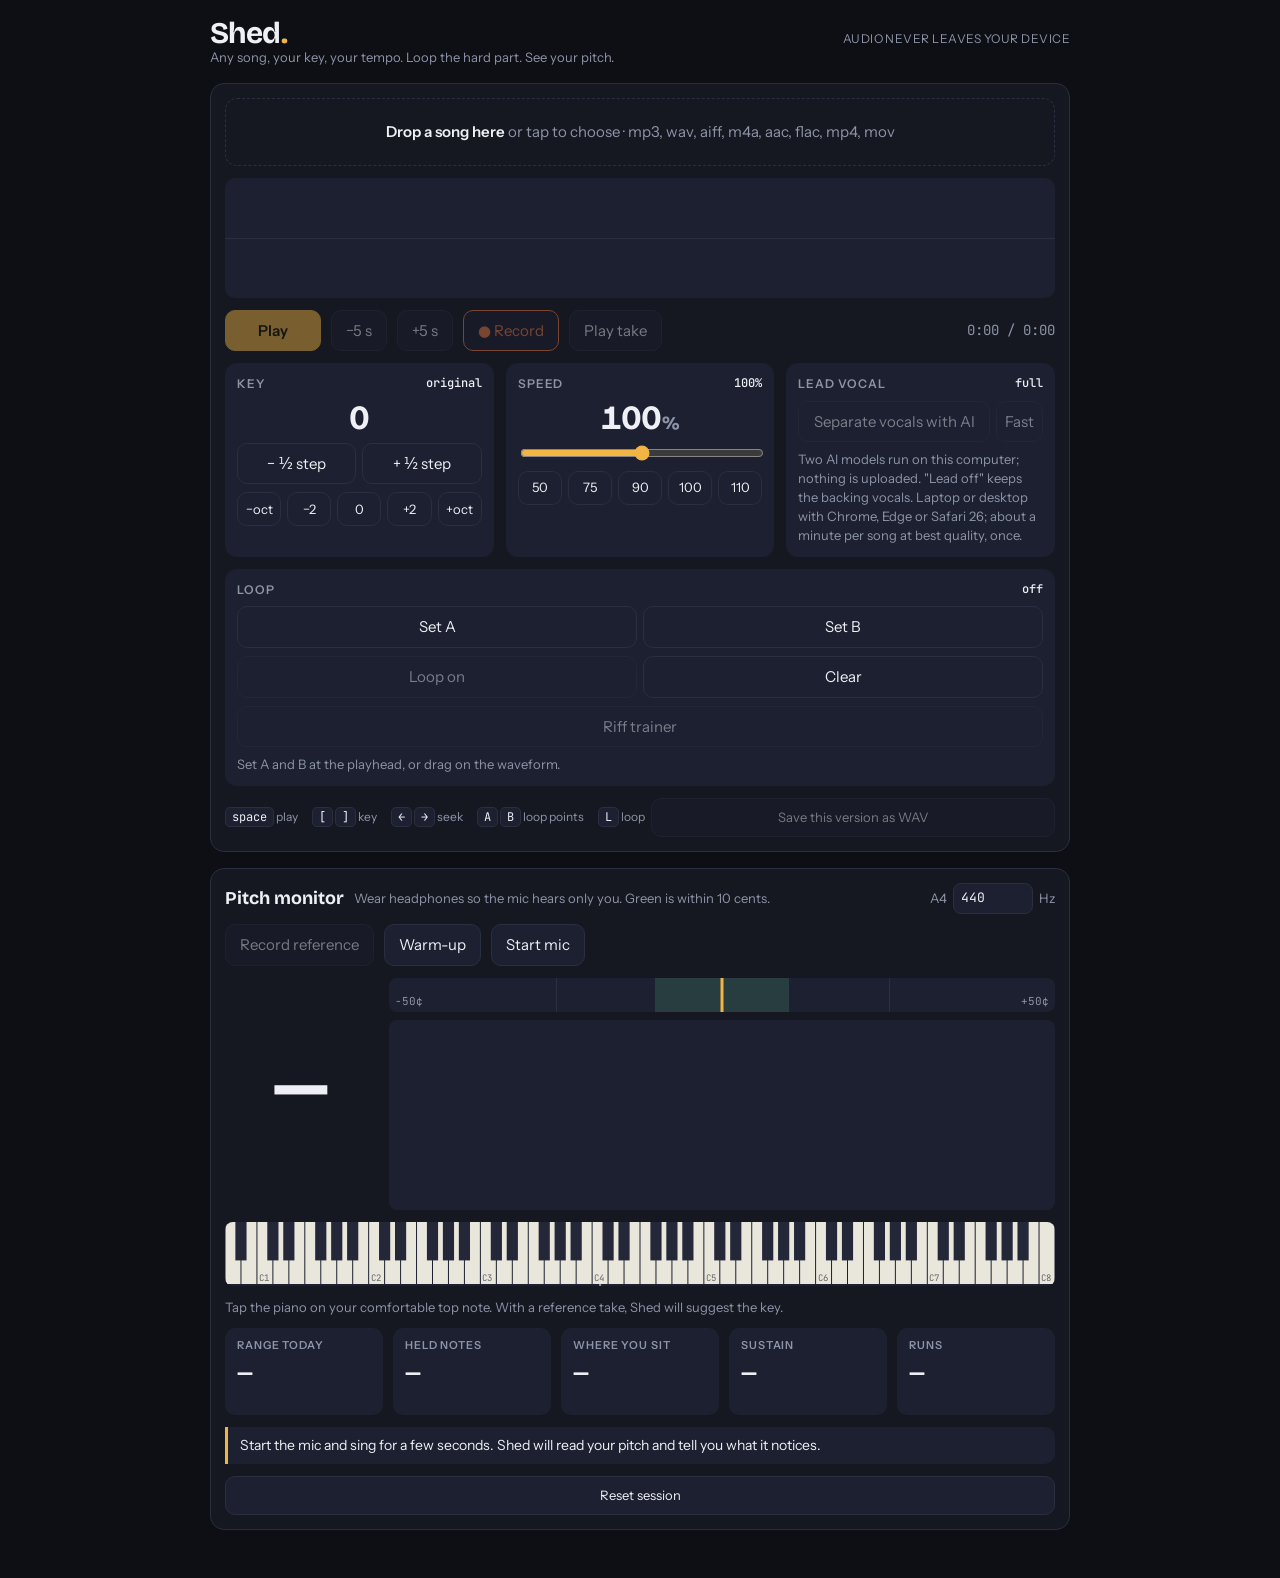
==== index.html @ 043213ef "Best-quality separation: shift averaging and 50% overlap (Demucs), ±x denoise (MDX), 60 Hz high-pass" ====
<!doctype html>
<html lang="en">
<head>
<title>Shed</title>
<meta charset="utf-8">
<meta name="viewport" content="width=device-width, initial-scale=1, viewport-fit=cover">
<meta name="apple-mobile-web-app-capable" content="yes">
<meta name="theme-color" content="#0d0f14">
<meta name="apple-mobile-web-app-status-bar-style" content="black-translucent">
<meta name="apple-mobile-web-app-title" content="Shed">
<link rel="manifest" href="manifest.webmanifest">
<link rel="apple-touch-icon" href="icons/apple-touch-icon.png">
<link rel="icon" type="image/png" sizes="192x192" href="icons/icon-192.png">
<link rel="stylesheet" href="https://fonts.googleapis.com/css2?family=Bricolage+Grotesque:opsz,wght@12..96,500;12..96,700&family=Instrument+Sans:wght@400;500;600&family=JetBrains+Mono:wght@500&display=swap">
<style>
/* Layout: one column, a tool not a brochure. Waveform is the hero; controls under it in three groups (Key / Speed / Loop); pitch monitor as a second panel. Single dark theme by choice: a practice-room look. */
:root{
  --bg:#0d0f14; --panel:#151821; --panel2:#1c2030; --line:#2a2f40;
  --fg:#eef0f6; --muted:#8e94a8; --accent:#f2b544; --accent-ink:#1a1200;
  --good:#5fd38d; --warn:#f27a44; --loop:rgba(242,181,68,.16);
  --display:"Bricolage Grotesque","Instrument Sans",system-ui,sans-serif;
  --body:"Instrument Sans",system-ui,-apple-system,sans-serif;
  --mono:"JetBrains Mono",ui-monospace,Menlo,monospace;
  color-scheme:dark;
}
[hidden]{display:none!important}
html,body{height:100%}
body{margin:0;background:var(--bg);color:var(--fg);font-family:var(--body);font-size:15px;line-height:1.45;-webkit-font-smoothing:antialiased}
.wrap{max-width:860px;margin:0 auto;padding-block:18px 48px;padding-inline:16px;display:flex;flex-direction:column;gap:16px}
header{display:flex;align-items:baseline;justify-content:space-between;gap:12px;flex-wrap:wrap}
.brand{font-family:var(--display);font-weight:700;font-size:30px;letter-spacing:-.02em;line-height:1}
.brand span{color:var(--accent)}
.tag{color:var(--muted);font-size:13px}
.privacy{font-size:12px;color:var(--muted);letter-spacing:.04em;text-transform:uppercase}
.panel{background:var(--panel);border:1px solid var(--line);border-radius:14px;padding:14px;display:flex;flex-direction:column;gap:12px;min-width:0}
.drop{border:1.5px dashed var(--line);border-radius:12px;padding:22px 16px;text-align:center;color:var(--muted);cursor:pointer;transition:border-color .15s,background .15s}
.drop:hover,.drop.over{border-color:var(--accent);background:var(--panel2);color:var(--fg)}
.drop strong{color:var(--fg);font-weight:600}
.drop input{display:none}
.songrow{display:flex;align-items:center;gap:10px;flex-wrap:wrap;min-width:0}
.songname{font-weight:600;min-width:0;overflow:hidden;text-overflow:ellipsis;white-space:nowrap;flex:1}
.pill{font-size:12px;padding:3px 9px;border-radius:999px;background:var(--panel2);color:var(--muted);border:1px solid var(--line);white-space:nowrap}
.pill.busy{color:var(--accent);border-color:var(--accent)}
canvas.wave{width:100%;height:120px;display:block;border-radius:10px;background:var(--panel2);cursor:crosshair;touch-action:none}
.transport{display:flex;align-items:center;gap:10px;flex-wrap:wrap}
button{font:inherit;color:var(--fg);background:var(--panel2);border:1px solid var(--line);border-radius:10px;padding:9px 14px;cursor:pointer;min-height:40px}
button:hover{border-color:var(--muted)}
button:focus-visible{outline:2px solid var(--accent);outline-offset:2px}
button:disabled{opacity:.45;cursor:default}
button.primary{background:var(--accent);color:var(--accent-ink);border-color:var(--accent);font-weight:600;min-width:96px}
button.on{border-color:var(--accent);color:var(--accent)}
.time{font-family:var(--mono);font-variant-numeric:tabular-nums;color:var(--muted);margin-left:auto;font-size:14px}
.controls{display:grid;grid-template-columns:repeat(3,1fr);gap:12px}
@media (max-width:640px){.controls{grid-template-columns:1fr}}
.ctl{background:var(--panel2);border-radius:12px;padding:12px;display:flex;flex-direction:column;gap:8px;min-width:0}
.ctl h3{margin:0;font-size:12px;letter-spacing:.08em;text-transform:uppercase;color:var(--muted);font-weight:600;display:flex;justify-content:space-between}
.ctl h3 b{font-family:var(--mono);color:var(--fg);font-weight:500;letter-spacing:0;text-transform:none}
.row{display:flex;gap:6px;align-items:center;flex-wrap:wrap}
.row button{flex:1;padding-inline:8px}
.big{font-family:var(--display);font-size:34px;font-weight:700;text-align:center;line-height:1;font-variant-numeric:tabular-nums;letter-spacing:-.02em}
input[type=range]{width:100%;accent-color:var(--accent)}
.presets button{font-size:13px;min-height:34px;padding:5px 6px}
.mon{display:grid;grid-template-columns:150px 1fr;gap:14px;align-items:center}
@media (max-width:640px){.mon{grid-template-columns:1fr}.keys{display:none}}
.note{font-family:var(--display);font-size:72px;font-weight:700;line-height:1;text-align:center;letter-spacing:-.03em;min-height:72px}
.note small{font-size:24px;color:var(--muted);font-weight:500}
.hz{text-align:center;color:var(--muted);font-family:var(--mono);font-size:13px;min-height:18px}
.meter{position:relative;height:34px;border-radius:8px;background:var(--panel2);overflow:hidden}
.meter .zone{position:absolute;left:40%;width:20%;top:0;bottom:0;background:rgba(95,211,141,.16)}
.meter .tick{position:absolute;top:0;bottom:0;width:1px;background:var(--line)}
.meter .needle{position:absolute;top:0;bottom:0;width:3px;left:50%;background:var(--accent);transform:translateX(-50%);transition:left .06s linear}
.meter .lbl{position:absolute;bottom:2px;font-size:11px;color:var(--muted);font-family:var(--mono)}
canvas.trace{width:100%;height:190px;display:block;border-radius:8px;background:var(--panel2);touch-action:none}
canvas.piano{width:100%;height:64px;display:block;border-radius:8px;background:var(--panel2)}
.session{display:grid;gap:10px}
.stat{background:var(--panel2);border-radius:10px;padding:10px 12px;display:flex;flex-direction:column;gap:4px;min-width:0}
.stat .k{font-size:11px;letter-spacing:.08em;text-transform:uppercase;color:var(--muted);font-weight:600}
.stat b{font-family:var(--display);font-size:20px;font-weight:700;letter-spacing:-.01em;white-space:nowrap;overflow:hidden;text-overflow:ellipsis}
.stat small{font-family:var(--mono);font-size:11px;color:var(--muted);min-height:14px}
.recent{display:flex;gap:6px;flex-wrap:wrap;align-items:center}
.recent .lbl{font-size:11px;letter-spacing:.08em;text-transform:uppercase;color:var(--muted);font-weight:600;margin-right:4px}
.recent button{min-height:30px;padding:4px 10px;font-size:13px;max-width:220px;overflow:hidden;text-overflow:ellipsis;white-space:nowrap}
button.rec{color:var(--warn);border-color:var(--warn)}
button.rec.live{background:var(--warn);color:#fff;animation:pulse 1s infinite}
@keyframes pulse{50%{opacity:.6}}
.session{grid-template-columns:repeat(auto-fit,minmax(140px,1fr))}
.warmpanel{display:flex;flex-direction:column;gap:10px;background:var(--panel2);border-radius:10px;padding:12px}
.warmctl{display:flex;gap:8px;flex-wrap:wrap;align-items:center}
.warmctl button{min-height:34px;font-size:13px;padding:5px 10px}
.warmctl select{font:inherit;font-size:13px;background:var(--panel);color:var(--fg);border:1px solid var(--line);border-radius:8px;padding:5px 7px;max-width:100%}
.warmctl label.inline input{width:58px}
.coach{border-left:3px solid var(--accent);padding:8px 12px;color:var(--fg);font-size:14px;line-height:1.5;background:var(--panel2);border-radius:0 10px 10px 0}
.coach p{margin:0}.coach p+p{margin-top:6px}
.coach .why{color:var(--muted)}
.monhead{display:flex;align-items:center;gap:10px;flex-wrap:wrap}
.monhead h2{margin:0;font-family:var(--display);font-size:18px;font-weight:700}
.monhead .spacer{flex:1}
label.inline{display:flex;align-items:center;gap:6px;color:var(--muted);font-size:13px}
label.inline input{width:64px;font:inherit;font-family:var(--mono);background:var(--panel2);color:var(--fg);border:1px solid var(--line);border-radius:8px;padding:5px 7px}
.hint{color:var(--muted);font-size:13px}
.keys{display:flex;gap:14px;flex-wrap:wrap;color:var(--muted);font-size:12px}
kbd{font-family:var(--mono);background:var(--panel2);border:1px solid var(--line);border-radius:5px;padding:1px 6px;color:var(--fg)}
.toast{position:fixed;left:50%;bottom:calc(16px + env(safe-area-inset-bottom,0px));transform:translateX(-50%);background:var(--panel2);border:1px solid var(--line);padding:10px 14px;border-radius:10px;font-size:14px;max-width:90vw;opacity:0;pointer-events:none;transition:opacity .2s}
.toast.show{opacity:1}
.phone-only{display:none}
.controls{grid-template-columns:repeat(3,1fr)}
.ctl.loop{grid-column:1 / -1}
@media (max-width:700px){
  .wrap{padding-block:10px 24px;gap:10px}
  header{gap:4px;align-items:center}.brand{font-size:24px}.tag{display:none}.privacy{font-size:10px}
  .panel{padding:12px;gap:10px;border-radius:12px}
  .phone-only{display:inline-flex;align-items:center;justify-content:center}
  .song:not(.expanded) .x-more{display:none!important}
  .song:not(.expanded) .drop:not(.empty){display:none}
  .song:not(.expanded) .recent{display:none}
  canvas.wave{height:88px}
  .transport{gap:8px}.transport button{padding:8px 12px;min-height:38px}
  .transport .time{margin-left:auto}
  .controls{grid-template-columns:1fr 1fr;gap:8px}
  .ctl{padding:10px;gap:6px}.ctl.loop,.ctl.vocal{grid-column:1 / -1}
  .big{font-size:26px}
  .ctl h3 b{font-size:11px}
  .ctl .row button{min-height:36px;padding:6px 6px;font-size:13px}
  .presets{flex-wrap:nowrap;gap:4px}.presets button{min-height:28px;font-size:11px;padding:2px 0;flex:1;min-width:0}
  .keys{display:none}
  #export{width:100%}
  .monhead h2{font-size:16px}.monhead .hint{display:none}
  .monhead button{min-height:36px;padding:6px 10px;font-size:13px}
  .mon{grid-template-columns:96px 1fr;gap:10px}
  .note{font-size:44px;min-height:44px}.note small{font-size:16px}
  .hz{font-size:11px}
  .meter{height:26px}
  canvas.trace{height:150px}
  canvas.piano{height:40px}
  #keyfind{font-size:12px}
  .session{grid-template-columns:1fr 1fr;gap:8px;align-items:start}
  .stat{padding:8px 10px;gap:2px}.stat .k{font-size:10px;white-space:nowrap;overflow:hidden;text-overflow:ellipsis}.stat b{font-size:16px}.stat small{font-size:10px;white-space:nowrap;overflow:hidden;text-overflow:ellipsis}
  .coach{font-size:13px}
  .warmctl label.inline{font-size:12px}
}
@media (prefers-reduced-motion:reduce){*{transition:none!important}}
</style>
</head>
<body>

<div class="wrap">
  <header>
    <div><div class="brand">Shed<span>.</span></div><div class="tag">Any song, your key, your tempo. Loop the hard part. See your pitch.</div></div>
    <div class="privacy">Audio never leaves your device</div>
  </header>

  <section class="panel song" id="songPanel">
    <label class="drop" id="drop"><strong>Drop a song here</strong> or tap to choose · mp3, wav, aiff, m4a, aac, flac, mp4, mov<input type="file" id="file" accept="audio/*,video/*,.m4a,.mp3,.wav,.aac,.flac,.ogg,.opus,.aif,.aiff,.caf,.mp4,.mov,.webm,.m4v"></label>
    <div class="recent" id="recent" hidden></div>
    <div class="songrow" id="songrow" hidden>
      <div class="songname" id="songname"></div>
      <span class="pill" id="status">Ready</span>
      <button id="change" style="min-height:32px;padding:4px 10px;font-size:13px">Change song</button>
      <button id="moreBtn" class="phone-only" style="min-height:32px;padding:4px 10px;font-size:13px">More ▾</button>
    </div>
    <canvas class="wave x-more" id="wave" height="120"></canvas>
    <div class="transport">
      <button class="primary" id="play" disabled>Play</button>
      <button id="back" class="x-more" disabled title="Back 5 s">−5 s</button>
      <button id="fwd" class="x-more" disabled title="Forward 5 s">+5 s</button>
      <button id="rec" class="rec" disabled title="Record yourself over the song">● Record</button>
      <button id="playTake" class="x-more" disabled title="Hear your last take with the song">Play take</button>
      <button id="loop2" class="phone-only" disabled title="Loop on/off">Loop</button>
      <div class="time"><span id="tcur">0:00</span> / <span id="tdur">0:00</span></div>
    </div>
    <div class="controls">
      <div class="ctl">
        <h3>Key <b id="keylbl">original</b></h3>
        <div class="big" id="keybig">0</div>
        <div class="row"><button id="kdown">− ½ step</button><button id="kup">+ ½ step</button></div>
        <div class="row presets x-more"><button data-k="-12">−oct</button><button data-k="-2">−2</button><button data-k="0">0</button><button data-k="2">+2</button><button data-k="12">+oct</button></div>
      </div>
      <div class="ctl">
        <h3>Speed <b id="spdlbl">100%</b></h3>
        <div class="big" id="spdbig">100<span style="font-size:18px;color:var(--muted)">%</span></div>
        <input type="range" id="speed" min="50" max="150" value="100" step="1" aria-label="Speed percent">
        <div class="row presets x-more"><button data-s="50">50</button><button data-s="75">75</button><button data-s="90">90</button><button data-s="100">100</button><button data-s="110">110</button></div>
      </div>
      <div class="ctl vocal x-more">
        <h3>Lead vocal <b id="voclbl">full</b></h3>
        <div class="row" id="sepRow"><button id="sepBtn" disabled>Separate vocals with AI</button><button id="sepFast" disabled title="Single pass, 25% overlap: about 3× faster, slightly more artifacts" style="flex:0 0 auto">Fast</button></div>
        <div class="row" id="vocalModes" hidden><button data-v="0" class="on">Full</button><button data-v="1">Lead −12 dB</button><button data-v="2">Lead off</button><button data-v="4">Band only</button><button data-v="3">Lead only</button></div>
        <div class="hint" id="stemHint">Two AI models run on this computer; nothing is uploaded. "Lead off" keeps the backing vocals. Laptop or desktop with Chrome, Edge or Safari 26; about a minute per song at best quality, once.</div>
      </div>
      <div class="ctl loop x-more">
        <h3>Loop <b id="looplbl">off</b></h3>
        <div class="row"><button id="setA">Set A</button><button id="setB">Set B</button></div>
        <div class="row"><button id="loopToggle" disabled>Loop on</button><button id="loopClear">Clear</button></div>
        <div class="row"><button id="trainer" disabled title="Loop speeds up 5% every time you sing it in tune">Riff trainer</button></div>
        <div class="hint" id="trainerInfo">Set A and B at the playhead, or drag on the waveform.</div>
      </div>
    </div>
    <div class="row x-more" style="justify-content:space-between">
      <div class="keys"><span><kbd>space</kbd> play</span><span><kbd>[</kbd> <kbd>]</kbd> key</span><span><kbd>←</kbd> <kbd>→</kbd> seek</span><span><kbd>A</kbd> <kbd>B</kbd> loop points</span><span><kbd>L</kbd> loop</span></div>
      <button id="export" disabled style="min-height:34px;font-size:13px">Save this version as WAV</button>
    </div>
  </section>

  <section class="panel voice" id="voicePanel">
    <div class="monhead">
      <h2>Pitch monitor</h2>
      <span class="hint">Wear headphones so the mic hears only you. Green is within 10 cents.</span>
      <span class="spacer"></span>
      <label class="inline">A4 <input type="number" id="a4" value="440" min="415" max="466" step="1"> Hz</label>
      <button id="refBtn" disabled title="Sing the melody once while the song plays; Shed keeps it as a ghost line">Record reference</button>
      <button id="warm" title="Five-tone scales that follow your range">Warm-up</button>
      <button id="mic">Start mic</button>
    </div>
    <div class="warmpanel" id="warmPanel" hidden>
      <div class="warmhead"><b id="warmTitle">Warm-up</b> <span class="hint" id="warmInfo">Listen to the piano, then sing it back on the click. Each clean pass moves up a half step.</span></div>
      <div class="warmctl">
        <label class="inline">Exercise <select id="wuPattern">
          <optgroup label="Foundations">
            <option value="five">Five-tone 1·2·3·4·5·4·3·2·1</option>
            <option value="arp">Arpeggio 1·3·5·8·5·3·1</option>
            <option value="nine">Ninth 1·3·5·8·10·8·5·3·1</option>
            <option value="sustain">Sustain · one note, four beats</option>
            <option value="oct">Octave slide 1·8·1</option>
          </optgroup>
          <optgroup label="Pentatonic &amp; riffs">
            <option value="pmaj">Major pentatonic, octave up and down</option>
            <option value="pmin">Minor pentatonic, octave up and down</option>
            <option value="pmin15">Minor pentatonic, octave and a half</option>
            <option value="gospel">Gospel turn 8·♭7·5·4·♭3·1</option>
            <option value="rnbrun">R&amp;B descending run from the 9th</option>
            <option value="seq3">Pentatonic sequence in threes</option>
            <option value="blues">Blues scale with the ♭5</option>
            <option value="dorian">Dorian run 1·2·♭3·5·6·8</option>
          </optgroup>
        </select></label>
        <label class="inline">Notes per beat <select id="wuDiv"><option value="1">1</option><option value="2">2</option><option value="3">3 (triplets)</option><option value="4">4</option></select></label>
        <label class="inline">Tempo <input type="number" id="wuBpm" value="100" min="50" max="200" step="2"> bpm</label>
        <label class="inline">Direction <select id="wuDir"><option value="1">up</option><option value="-1">down</option></select></label>
        <button id="wuClick" class="on" title="Metronome click while you sing">Click on</button>
        <button id="wuChord" class="on" title="Hear the tonic chord before each pass">Chord cue on</button>
        <button id="wuGuide" title="Piano plays softly under your voice">Piano under voice off</button>
        <button id="warmStop">Stop</button>
      </div>
    </div>
    <div class="mon">
      <div><div class="note" id="note">—</div><div class="hz" id="hz"></div></div>
      <div style="display:flex;flex-direction:column;gap:8px;min-width:0">
        <div class="meter"><div class="zone"></div><div class="tick" style="left:50%"></div><div class="tick" style="left:25%"></div><div class="tick" style="left:75%"></div><div class="needle" id="needle"></div><span class="lbl" style="left:6px">−50¢</span><span class="lbl" style="right:6px">+50¢</span></div>
        <canvas class="trace" id="trace" height="190"></canvas>
      </div>
    </div>
    <canvas class="piano" id="piano" height="64" aria-label="88-key piano showing the note you are singing; tap a key to mark your comfortable top note"></canvas>
    <div class="hint" id="keyfind">Tap the piano on your comfortable top note. With a reference take, Shed will suggest the key.</div>
    <div class="session">
      <div class="stat"><span class="k">Range today</span><b id="stRange">—</b><small id="stRangeSub"></small></div>
      <div class="stat"><span class="k">Held notes</span><b id="stTune">—</b><small id="stTuneSub"></small></div>
      <div class="stat"><span class="k">Where you sit</span><b id="stBias">—</b><small id="stBiasSub"></small></div>
      <div class="stat"><span class="k">Sustain</span><b id="stSteady">—</b><small id="stSteadySub"></small></div>
      <div class="stat"><span class="k">Runs</span><b id="stRuns">—</b><small id="stRunsSub"></small></div>
      <div class="stat" id="stMatchBox" hidden><span class="k">With the reference</span><b id="stMatch">—</b><small id="stMatchSub"></small></div>
    </div>
    <div class="coach" id="coach">Start the mic and sing for a few seconds. Shed will read your pitch and tell you what it notices.</div>
    <div class="row" style="justify-content:flex-end"><button id="resetSession" style="min-height:34px;font-size:13px">Reset session</button></div>
  </section>
</div>
<div class="toast" id="toast"></div>

<script id="dspsrc" type="text/plain">// Shed DSP — phase vocoder time-stretch + resampling pitch shift.
// Pure JS, no dependencies. Runs inside a Web Worker (see index.html) or Node for tests.

function makeFFT(n) {
  const levels = Math.log2(n) | 0;
  if (1 << levels !== n) throw new Error('FFT size must be a power of 2');
  const cosT = new Float32Array(n / 2), sinT = new Float32Array(n / 2);
  for (let i = 0; i < n / 2; i++) { cosT[i] = Math.cos(2 * Math.PI * i / n); sinT[i] = Math.sin(2 * Math.PI * i / n); }
  const rev = new Uint32Array(n);
  for (let i = 0; i < n; i++) { let r = 0, x = i; for (let j = 0; j < levels; j++) { r = (r << 1) | (x & 1); x >>= 1; } rev[i] = r; }
  // In-place complex FFT. inverse=true computes unnormalised inverse.
  return function fft(re, im, inverse) {
    for (let i = 0; i < n; i++) { const j = rev[i]; if (j > i) { let t = re[i]; re[i] = re[j]; re[j] = t; t = im[i]; im[i] = im[j]; im[j] = t; } }
    for (let size = 2; size <= n; size <<= 1) {
      const half = size >> 1, step = n / size;
      for (let i = 0; i < n; i += size) {
        for (let j = i, k = 0; j < i + half; j++, k += step) {
          const c = cosT[k], s = inverse ? sinT[k] : -sinT[k];
          const l = j + half;
          const tre = re[l] * c - im[l] * s, tim = re[l] * s + im[l] * c;
          re[l] = re[j] - tre; im[l] = im[j] - tim; re[j] += tre; im[j] += tim;
        }
      }
    }
  };
}

// Time-stretch one channel by `stretch` (output length ≈ input length * stretch).
// Phase vocoder with identity phase locking around spectral peaks (keeps transients/harmonics clean).
function timeStretch(input, stretch, opts = {}) {
  const N = opts.frameSize || 2048;
  const Hs = opts.hop || N / 4;
  const Ha = Hs / stretch;
  const fft = makeFFT(N);
  const win = new Float32Array(N);
  for (let i = 0; i < N; i++) win[i] = 0.5 - 0.5 * Math.cos(2 * Math.PI * i / N);
  const inLen = input.length;
  const outLen = Math.ceil(inLen * stretch) + N;
  const out = new Float32Array(outLen);
  const norm = new Float32Array(outLen);
  const re = new Float32Array(N), im = new Float32Array(N);
  const half = N / 2;
  const lastPhase = new Float32Array(half + 1), sumPhase = new Float32Array(half + 1);
  const mag = new Float32Array(half + 1), phase = new Float32Array(half + 1);
  const expect = 2 * Math.PI * Ha / N; // expected phase advance per bin index
  const twoPi = 2 * Math.PI;
  let frame = 0;
  const onProgress = opts.onProgress;
  const totalFrames = Math.ceil(inLen / Ha);
  for (let pos = 0; pos < inLen; pos += Ha, frame++) {
    const start = Math.round(pos);
    for (let i = 0; i < N; i++) { const s = start + i; re[i] = s < inLen ? input[s] * win[i] : 0; im[i] = 0; }
    fft(re, im, false);
    for (let k = 0; k <= half; k++) {
      mag[k] = Math.hypot(re[k], im[k]);
      phase[k] = Math.atan2(im[k], re[k]);
    }
    if (frame === 0) {
      for (let k = 0; k <= half; k++) { lastPhase[k] = phase[k]; sumPhase[k] = phase[k]; }
    } else {
      // Find peaks, compute true frequency for each peak, lock neighbouring bins to the peak.
      let k = 1;
      while (k < half) {
        if (mag[k] > mag[k - 1] && mag[k] >= mag[k + 1] && mag[k] > 1e-6) {
          // region of influence: from previous valley to next valley
          let lo = k, hi = k;
          while (lo > 0 && mag[lo - 1] < mag[lo]) lo--;
          while (hi < half && mag[hi + 1] < mag[hi]) hi++;
          let d = phase[k] - lastPhase[k] - k * expect;
          d -= twoPi * Math.round(d / twoPi);
          const trueFreq = k * expect + d; // radians per analysis hop
          const rot = trueFreq * (Hs / Ha);
          const peakOut = sumPhase[k] + rot;
          for (let b = lo; b <= hi; b++) sumPhase[b] = peakOut + (phase[b] - phase[k]);
          k = hi + 1;
        } else k++;
      }
      for (let k2 = 0; k2 <= half; k2++) lastPhase[k2] = phase[k2];
    }
    for (let k = 0; k <= half; k++) { re[k] = mag[k] * Math.cos(sumPhase[k]); im[k] = mag[k] * Math.sin(sumPhase[k]); }
    for (let k = 1; k < half; k++) { re[N - k] = re[k]; im[N - k] = -im[k]; }
    fft(re, im, true);
    const o = Math.round(frame * Hs);
    const scale = 1 / N;
    for (let i = 0; i < N && o + i < outLen; i++) { const w = win[i]; out[o + i] += re[i] * scale * w; norm[o + i] += w * w; }
    if (onProgress && (frame & 63) === 0) onProgress(frame / totalFrames);
  }
  for (let i = 0; i < outLen; i++) if (norm[i] > 1e-3) out[i] /= norm[i];
  return out.subarray(0, Math.ceil(inLen * stretch));
}

// Resample by reading with step `ratio` (ratio>1 raises pitch). Cubic interpolation.
function resample(input, ratio) {
  const outLen = Math.floor(input.length / ratio);
  const out = new Float32Array(outLen);
  const n = input.length;
  for (let i = 0; i < outLen; i++) {
    const x = i * ratio; const j = x | 0; const t = x - j;
    const y0 = input[j - 1 < 0 ? 0 : j - 1], y1 = input[j], y2 = input[j + 1 < n ? j + 1 : n - 1], y3 = input[j + 2 < n ? j + 2 : n - 1];
    const a = (3 * (y1 - y2) - y0 + y3) / 2, b = 2 * y2 + y0 - (5 * y1 + y3) / 2, c = (y2 - y0) / 2;
    out[i] = ((a * t + b) * t + c) * t + y1;
  }
  return out;
}

// semitones: key change; tempo: 1 = original speed (0.5 = half speed).
function processChannel(input, semitones, tempo, onProgress) {
  const p = Math.pow(2, semitones / 12);
  const stretch = p / tempo;
  let y = input;
  if (Math.abs(stretch - 1) > 1e-4) y = timeStretch(input, stretch, { onProgress });
  if (Math.abs(p - 1) > 1e-6) y = resample(y, p);
  return y;
}

if (typeof module !== 'undefined') module.exports = { makeFFT, timeStretch, resample, processChannel };
// Worker protocol: {id, chunk: Float32Array (input incl. context padding), padIn, semitones, tempo}
// Returns the rendered samples for the chunk with the padding removed (padIn/tempo on each side).
if (typeof self !== 'undefined' && typeof importScripts === 'function') {
  self.onmessage = (e) => {
    if (e.data.type === 'melody') {
      const { id, x, sr } = e.data; const pts = trackMelody(x, sr);
      self.postMessage({ id, type: 'melody', points: pts }); return;
    }
    if (e.data.type === 'vocal') {
      const { id, L, R, sr, strength } = e.data;
      const out = reduceVocals(L, R, sr, strength, (f) => self.postMessage({ id, type: 'vocal', progress: f }));
      self.postMessage({ id, type: 'vocal', done: true, L: out[0], R: out[1] }, [out[0].buffer, out[1].buffer]);
      return;
    }
    const { id, chunk, padIn, semitones, tempo, ci } = e.data;
    const y = processChannel(chunk, semitones, tempo);
    const padOut = Math.round((padIn || 0) / tempo);
    const core = y.slice(padOut, Math.max(padOut, y.length - padOut));
    self.postMessage({ id, ci, channel: core }, [core.buffer]);
  };
}

// ---------- Vocal reduction: repetition (REPET-SIM) × panning × pitch-harmonic masks ----------
// Works on the mid/side + spectrogram of a stereo mix. Returns new [L, R] with the lead vocal attenuated.
function stft(x, N, H, fft, win) {
  const F = Math.max(1, Math.floor((x.length - N) / H) + 1), half = N / 2 + 1;
  const re = new Float32Array(F * half), im = new Float32Array(F * half);
  const br = new Float32Array(N), bi = new Float32Array(N);
  for (let f = 0; f < F; f++) { const o = f * H; for (let i = 0; i < N; i++) { br[i] = x[o + i] * win[i]; bi[i] = 0; } fft(br, bi, false); re.set(br.subarray(0, half), f * half); im.set(bi.subarray(0, half), f * half); }
  return { re, im, F, half };
}
function istft(S, N, H, fft, win, len) {
  const { re, im, F, half } = S; const out = new Float32Array(len), norm = new Float32Array(len);
  const br = new Float32Array(N), bi = new Float32Array(N);
  for (let f = 0; f < F; f++) {
    for (let k = 0; k < half; k++) { br[k] = re[f * half + k]; bi[k] = im[f * half + k]; }
    for (let k = 1; k < half - 1; k++) { br[N - k] = br[k]; bi[N - k] = -bi[k]; }
    fft(br, bi, true); const o = f * H;
    for (let i = 0; i < N && o + i < len; i++) { out[o + i] += br[i] / N * win[i]; norm[o + i] += win[i] * win[i]; }
  }
  for (let i = 0; i < len; i++) if (norm[i] > 1e-3) out[i] /= norm[i];
  return out;
}
function reduceVocals(L, R, sr, strength, onProgress) {
  const N = 2048, H = 512, fft = makeFFT(N), half = N / 2 + 1;
  const win = new Float32Array(N); for (let i = 0; i < N; i++) win[i] = 0.5 - 0.5 * Math.cos(2 * Math.PI * i / N);
  const BLOCK = Math.round(40 * sr), OV = Math.round(2 * sr), len = L.length;
  const outL = new Float32Array(len), outR = new Float32Array(len), outW = new Float32Array(len);
  const binHz = sr / N;
  const nBands = 48; const bandOf = new Int16Array(half);
  for (let k = 0; k < half; k++) { const hz = k * binHz; bandOf[k] = Math.min(nBands - 1, Math.floor(nBands * Math.log(1 + hz / 200) / Math.log(1 + sr / 2 / 200))); }
  const kMax = Math.min(half - 1, Math.floor(12000 / binHz));
  let start = 0, blockIndex = 0; const nBlocks = Math.ceil(len / (BLOCK - OV));
  while (start < len) {
    const end = Math.min(len, start + BLOCK);
    const sL = stft(L.subarray(start, end), N, H, fft, win), sR = stft(R.subarray(start, end), N, H, fft, win);
    const F = sL.F;
    // magnitudes of mid, and per-bin "centredness"
    const mag = new Float32Array(F * half), pan = new Float32Array(F * half);
    for (let i = 0; i < F * half; i++) {
      const lr = sL.re[i], li = sL.im[i], rr = sR.re[i], ri = sR.im[i];
      const ml = Math.hypot(lr, li), mr = Math.hypot(rr, ri);
      mag[i] = 0.5 * Math.hypot(lr + rr, li + ri);
      const sim = (ml * ml + mr * mr) > 1e-12 ? 2 * ml * mr / (ml * ml + mr * mr) : 0;        // 1 = equal level both sides
      const coh = (ml * mr) > 1e-12 ? (lr * rr + li * ri) / (ml * mr) : 0;                      // 1 = in phase
      const p = sim * Math.max(0, coh); pan[i] = p * p;                                           // steep: only truly centred bins count fully
    }
    // band energies (log-compressed) for the similarity search
    const bands = new Float32Array(F * nBands);
    for (let f = 0; f < F; f++) { const o = f * half, b = f * nBands; for (let k = 0; k < half; k++) bands[b + bandOf[k]] += mag[o + k]; for (let j = 0; j < nBands; j++) bands[b + j] = Math.log1p(bands[b + j] * 10); let s = 0; for (let j = 0; j < nBands; j++) s += bands[b + j] * bands[b + j]; s = Math.sqrt(s) || 1; for (let j = 0; j < nBands; j++) bands[b + j] /= s; }
    // REPET-SIM: for each frame, the K most similar frames at least 1 s away within ±25 s; background = median of them
    const K = 12, minGap = Math.round(sr / H), maxGap = Math.round(25 * sr / H);
    const bg = new Float32Array(F * half); const cand = new Float32Array(F); const picks = new Int32Array(K); const tmp = new Float32Array(K + 1);
    for (let f = 0; f < F; f++) {
      const b = f * nBands; let n = 0;
      for (let g = Math.max(0, f - maxGap); g < Math.min(F, f + maxGap); g++) { if (Math.abs(g - f) < minGap) continue; let d = 0; const c = g * nBands; for (let j = 0; j < nBands; j++) d += bands[b + j] * bands[c + j]; cand[g] = d; n++; }
      // pick top K by similarity (partial selection)
      let kk = 0; for (let t = 0; t < K; t++) { let best = -1, bv = -1; for (let g = Math.max(0, f - maxGap); g < Math.min(F, f + maxGap); g++) { if (Math.abs(g - f) < minGap) continue; const v = cand[g]; if (v > bv) { bv = v; best = g; } } if (best < 0) break; picks[kk++] = best; cand[best] = -2; }
      const o = f * half;
      if (kk < 3) { for (let k = 0; k < half; k++) bg[o + k] = mag[o + k]; continue; }
      for (let k = 0; k < half; k++) { for (let t = 0; t < kk; t++) tmp[t] = mag[picks[t] * half + k]; const sub = tmp.subarray(0, kk); sub.sort(); const med = kk & 1 ? sub[kk >> 1] : 0.5 * (sub[kk / 2 - 1] + sub[kk / 2]); bg[o + k] = Math.min(med, mag[o + k]); }
    }
    // pitch-harmonic mask: dominant centred harmonic source, 80–1000 Hz, per frame
    const harm = new Float32Array(F * half);
    const f0Lo = 80, f0Hi = 1000, nF0 = 160; const f0s = new Float32Array(nF0); for (let i = 0; i < nF0; i++) f0s[i] = f0Lo * Math.pow(f0Hi / f0Lo, i / (nF0 - 1));
    let prevF0 = 0;
    for (let f = 0; f < F; f++) {
      const o = f * half; let bestS = 0, bestF = 0;
      for (let i = 0; i < nF0; i++) { const f0 = f0s[i]; let sal = 0; for (let h = 1; h <= 10; h++) { const k = Math.round(h * f0 / binHz); if (k >= half) break; const v = Math.max(0, mag[o + k] - bg[o + k]) * pan[o + k]; sal += v / Math.sqrt(h); } if (prevF0 && Math.abs(Math.log(f0 / prevF0)) < 0.06) sal *= 1.15; if (sal > bestS) { bestS = sal; bestF = f0; } }
      let energy = 0; for (let k = 0; k < half; k++) energy += mag[o + k]; if (bestS < 0.02 * energy) { prevF0 = 0; continue; }
      prevF0 = bestF;
      for (let h = 1; h <= 40; h++) { const c = h * bestF / binHz; if (c > kMax) break; const w = Math.max(2, 0.025 * c); for (let k = Math.max(0, Math.floor(c - w)); k <= Math.min(half - 1, Math.ceil(c + w)); k++) { const t = 1 - Math.abs(k - c) / w; if (t > harm[o + k]) harm[o + k] = t; } }
    }
    // combine: vocal = non-repeating × centred × (harmonic boost), smoothed; then attenuate
    const V = new Float32Array(F * half);
    let dN = 0, dP = 0, dH = 0, dW = 0;
    for (let f = 0; f < F; f++) { const o = f * half; for (let k = 0; k < half; k++) { const m = mag[o + k]; const nonrep = m > 1e-9 ? Math.max(0, 1 - bg[o + k] / m) : 0; const v = nonrep * pan[o + k] * (0.35 + 0.65 * harm[o + k]); V[o + k] = Math.min(1, v * 1.6); dN += nonrep * m; dP += pan[o + k] * m; dH += harm[o + k] * m; dW += m; } }
    if (reduceVocals.debug) console.log('block', blockIndex, 'nonrep', (dN / dW).toFixed(3), 'pan', (dP / dW).toFixed(3), 'harm', (dH / dW).toFixed(3));
    // 3x3 smoothing to avoid musical noise
    const Vs = new Float32Array(F * half);
    for (let f = 0; f < F; f++) for (let k = 0; k < half; k++) { let s = 0, n = 0; for (let df = -1; df <= 1; df++) { const g = f + df; if (g < 0 || g >= F) continue; for (let dk = -1; dk <= 1; dk++) { const q = k + dk; if (q < 0 || q >= half) continue; s += V[g * half + q]; n++; } } Vs[f * half + k] = s / n; }
    if (reduceVocals.debug && blockIndex === 0) reduceVocals.last = { V: Vs, nonrepBg: bg, mag, pan, harm, F, half, N, H };
    for (let i = 0; i < F * half; i++) { const g = 1 - strength * Vs[i]; sL.re[i] *= g; sL.im[i] *= g; sR.re[i] *= g; sR.im[i] *= g; }
    const bl = istft(sL, N, H, fft, win, end - start), br2 = istft(sR, N, H, fft, win, end - start);
    // overlap-add blocks with a linear crossfade
    for (let i = 0; i < end - start; i++) { let w = 1; if (start > 0 && i < OV) w = i / OV; if (end < len && (end - start) - i <= OV) w = Math.min(w, ((end - start) - i) / OV); outL[start + i] += bl[i] * w; outR[start + i] += br2[i] * w; outW[start + i] += w; }
    blockIndex++; if (onProgress) onProgress(Math.min(1, blockIndex / nBlocks));
    if (end >= len) break; start = end - OV;
  }
  for (let i = 0; i < len; i++) if (outW[i] > 1e-3) { outL[i] /= outW[i]; outR[i] /= outW[i]; }
  return [outL, outR];
}
if (typeof module !== 'undefined') { module.exports.reduceVocals = reduceVocals; module.exports.stft = stft; }

// ---------- Melody tracker: pitch of a (separated) lead vocal, offline, whole song ----------
// Normalised-square-difference (McLeod) via FFT autocorrelation, vocal range 70–1200 Hz,
// voicing by clarity + energy, median smoothing, octave-jump suppression. Returns [{t, midi}] with t in seconds.
function trackMelody(x, sr, opts = {}) {
  const N = 2048, H = opts.hop || 512, M = 4096, fft = makeFFT(M);
  const fLo = 70, fHi = 1200, lagMin = Math.floor(sr / fHi), lagMax = Math.min(N - 1, Math.ceil(sr / fLo));
  const re = new Float32Array(M), im = new Float32Array(M);
  const nFr = Math.max(0, Math.floor((x.length - N) / H) + 1);
  // global energy reference for voicing
  let gl = 0; for (let i = 0; i < x.length; i++) gl += x[i] * x[i]; const gRms = Math.sqrt(gl / Math.max(1, x.length));
  const raw = new Float32Array(nFr).fill(-1), clar = new Float32Array(nFr), ener = new Float32Array(nFr);
  const cum = new Float64Array(N + 1);
  for (let f = 0; f < nFr; f++) {
    const o = f * H; let e = 0; for (let i = 0; i < N; i++) { const v = x[o + i]; re[i] = v; im[i] = 0; e += v * v; } for (let i = N; i < M; i++) { re[i] = 0; im[i] = 0; }
    ener[f] = Math.sqrt(e / N); if (ener[f] < 0.06 * gRms || ener[f] < 1e-4) continue;
    fft(re, im, false); for (let i = 0; i < M; i++) { re[i] = re[i] * re[i] + im[i] * im[i]; im[i] = 0; } fft(re, im, true);
    cum[0] = 0; for (let i = 0; i < N; i++) cum[i + 1] = cum[i] + x[o + i] * x[o + i];
    // nsdf(tau) = 2*acf(tau) / (E[0..N-tau] + E[tau..N])
    let maxV = 0; const nsdf = new Float32Array(lagMax + 1);
    for (let tau = lagMin; tau <= lagMax; tau++) { const acf = re[tau] / M; const m = (cum[N - tau] - cum[0]) + (cum[N] - cum[tau]); nsdf[tau] = m > 0 ? 2 * acf / m : 0; if (nsdf[tau] > maxV) maxV = nsdf[tau]; }
    if (maxV < 0.6) continue;
    // first peak above 0.85*max (avoids octave-down errors), parabolic refinement
    const thr = Math.max(0.6, maxV * 0.85); let best = -1;
    for (let tau = lagMin + 1; tau < lagMax; tau++) if (nsdf[tau] > nsdf[tau - 1] && nsdf[tau] >= nsdf[tau + 1] && nsdf[tau] > thr) { best = tau; break; }
    if (best < 0) continue;
    const a = nsdf[best - 1], b = nsdf[best], c = nsdf[best + 1]; const den = (a - 2 * b + c); const shift = den ? (a - c) / (2 * den) : 0;
    const f0 = sr / (best + shift); raw[f] = 69 + 12 * Math.log2(f0 / 440); clar[f] = b;
  }
  // octave-jump suppression against a running median, then 5-frame median smoothing
  const out = new Float32Array(nFr).fill(-1); let prev = -1;
  // only undo a brief octave glitch: a jump of ~12 that lasts under 80 ms and comes back
  for (let f = 0; f < nFr; f++) out[f] = raw[f];
  const glitch = Math.ceil(0.08 * sr / H);
  for (let f = 1; f < nFr - 1; f++) { if (out[f] < 0 || out[f - 1] < 0) continue; const d = out[f] - out[f - 1]; if (Math.abs(Math.abs(d) - 12) > 0.3) continue; let g = f; while (g < nFr && g - f < glitch && out[g] >= 0 && Math.abs((out[g] - out[f - 1]) - d) < 0.6) g++; if (g < nFr && g - f < glitch && out[g] >= 0 && Math.abs(out[g] - out[f - 1]) < 0.6) for (let q = f; q < g; q++) out[q] -= d; }
  const sm = new Float32Array(nFr).fill(-1);
  for (let f = 0; f < nFr; f++) { if (out[f] < 0) continue; const w = []; for (let d = -2; d <= 2; d++) { const g = f + d; if (g >= 0 && g < nFr && out[g] >= 0) w.push(out[g]); } w.sort((p, q) => p - q); sm[f] = w[w.length >> 1]; }
  // drop voiced islands shorter than 60 ms
  const minFr = Math.ceil(0.06 * sr / H); const pts = []; let start = -1;
  for (let f = 0; f <= nFr; f++) { const v = f < nFr && sm[f] >= 0; if (v && start < 0) start = f; if (!v && start >= 0) { if (f - start >= minFr) for (let g = start; g < f; g++) pts.push({ t: (g * H + N / 2) / sr, midi: sm[g] }); start = -1; } }
  return pts;
}
if (typeof module !== 'undefined') module.exports.trackMelody = trackMelody;
</script>
<script>
(() => {
const $ = (id) => document.getElementById(id);
const toastEl = $('toast'); let toastT;
const toast = (m) => { toastEl.textContent = m; toastEl.classList.add('show'); clearTimeout(toastT); toastT = setTimeout(() => toastEl.classList.remove('show'), 2600); };
const fmt = (s) => { s = Math.max(0, s); const m = Math.floor(s / 60), r = Math.floor(s % 60); return m + ':' + (r < 10 ? '0' : '') + r; };

// ---------- Engine ----------
const CHUNK_SEC = 8, PAD_SEC = 0.35, XFADE = 1024;
let ctx = null, proc = null;
const S = {
  sr: 44100, src: null, name: '', dur: 0,          // source channels (Float32Array[]) and duration
  semis: 0, tempo: 1,
  out: null, outLen: 0, ready: null, gen: 0,         // rendered channels, chunk readiness
  pos: 0, playing: false,                            // playhead in rendered samples
  loopA: null, loopB: null, loop: false, loops: 0,   // in source fraction (0..1); loops counts wraps
  file: null, id: null, ref: null,                   // file blob + storage id + reference trace
  workers: [], pending: new Map(), queue: [],
};
const dspURL = URL.createObjectURL(new Blob([$('dspsrc').textContent], { type: 'text/javascript' }));

function ensureCtx() {
  if (ctx) { if (ctx.state === 'suspended') ctx.resume(); return; }
  ctx = new (window.AudioContext || window.webkitAudioContext)();
  proc = ctx.createScriptProcessor(4096, 0, 2);
  proc.onaudioprocess = onAudio;
  const gain = ctx.createGain(); gain.gain.value = 1;
  proc.connect(gain).connect(ctx.destination);
}

function onAudio(e) {
  const L = e.outputBuffer.getChannelData(0), R = e.outputBuffer.getChannelData(1);
  const n = L.length;
  if (!S.playing || !S.out) { L.fill(0); R.fill(0); return; }
  const oL = S.out[0], oR = S.out[1] || S.out[0];
  const chunkLen = chunkOutLen();
  let p = S.pos;
  const lb = S.loop && S.loopA != null && S.loopB != null ? [Math.floor(S.loopA * S.outLen), Math.floor(S.loopB * S.outLen)] : null;
  for (let i = 0; i < n; i++) {
    if (lb && p >= lb[1]) { p = lb[0]; S.loops++; }
    if (p >= S.outLen) { S.playing = false; p = 0; for (; i < n; i++) { L[i] = 0; R[i] = 0; } setTimeout(updatePlayBtn, 0); break; }
    const c = Math.floor(p / chunkLen);
    if (!S.ready[c]) { prioritise(c); for (; i < n; i++) { L[i] = 0; R[i] = 0; } break; }
    L[i] = oL[p]; R[i] = oR[p]; p++;
  }
  S.pos = p;
}

const chunkInLen = () => Math.round(CHUNK_SEC * S.sr);
const chunkOutLen = () => Math.round(chunkInLen() / S.tempo);
const nChunks = () => Math.ceil(S.src[0].length / chunkInLen());

function setupWorkers() {
  S.workers.forEach(w => w.terminate());
  S.workers = S.src.map(() => { const w = new Worker(dspURL); w.onmessage = onWorker; w.onerror = (e) => { console.error('worker', e.message); toast('The audio engine hit an error: ' + (e.message || 'unknown') + '. Try reloading the page.'); }; return w; });
}

// (Re)render everything for the current key/tempo, keeping the musical position.
function rerender() {
  if (!S.src) return;
  const frac = S.outLen ? S.pos / S.outLen : 0;
  S.gen++; S.pending.clear(); S.queue = []; busyChunk = null;
  S.outLen = Math.ceil(S.src[0].length / S.tempo);
  S.out = S.src.map(() => new Float32Array(S.outLen));
  S.ready = new Uint8Array(nChunks());
  S.pos = Math.min(S.outLen - 1, Math.floor(frac * S.outLen));
  const start = Math.floor(S.pos / chunkOutLen());
  const N = nChunks();
  for (let i = 0; i < N; i++) S.queue.push((start + i) % N);
  setupWorkers();
  pump();
  updateStatus();
}

function prioritise(c) {
  const i = S.queue.indexOf(c);
  if (i > 0) { S.queue.splice(i, 1); S.queue.unshift(c); }
}

let busyChunk = null;
let watchdog = null;
function pump() {
  clearTimeout(watchdog);
  watchdog = setTimeout(() => { if (busyChunk != null && S.ready && !S.ready.every(Boolean)) { busyChunk = null; pumpInner(); } }, 20000);
  pumpInner();
}
function pumpInner() {
  if (busyChunk != null || !S.queue.length) return;
  const c = S.queue.shift();
  if (S.ready[c]) { pumpInner(); return; }
  busyChunk = c;
  const inLen = chunkInLen(), pad = Math.round(PAD_SEC * S.sr), N = S.src[0].length;
  const a = c * inLen, b = Math.min(N, a + inLen);
  const a0 = Math.max(0, a - pad), b0 = Math.min(N, b + pad);
  const padL = a - a0, padR = b0 - b;
  const id = S.gen + ':' + c;
  S.pending.set(id, { c, got: [], padL, padR, want: S.src.length, a, b });
  S.src.forEach((ch, ci) => {
    const chunk = ch.slice(a0, b0);
    // pad symmetrically so the worker can trim: pass max pad and remember the real ones
    S.workers[ci].postMessage({ id, chunk, padIn: 0, semitones: S.semis, tempo: S.tempo, ci }, [chunk.buffer]);
  });
}

function onWorker(e) {
  const { id, channel } = e.data;
  const job = S.pending.get(id);
  if (!job) return; // stale generation
  job.got[e.data.ci ?? job.got.length] = channel;
  if (job.got.filter(Boolean).length < job.want) return;
  S.pending.delete(id);
  const t = S.tempo;
  const padLo = Math.round(job.padL / t), padRo = Math.round(job.padR / t);
  const outStart = Math.round(job.a / t), outEnd = Math.min(S.outLen, Math.round(job.b / t));
  for (let ci = 0; ci < job.want; ci++) {
    const y = job.got[ci], dst = S.out[ci];
    const coreLen = outEnd - outStart;
    for (let i = 0; i < coreLen; i++) {
      const v = y[padLo + i] || 0;
      const d = outStart + i;
      // crossfade over XFADE samples at the chunk edges when the neighbour is already rendered
      let w = 1;
      if (i < XFADE && job.c > 0 && S.ready[job.c - 1]) w = i / XFADE;
      else if (coreLen - i <= XFADE && S.ready[job.c + 1]) w = (coreLen - i) / XFADE;
      dst[d] = w === 1 ? v : dst[d] * (1 - w) + v * w;
    }
  }
  S.ready[job.c] = 1;
  busyChunk = null;
  updateStatus(); drawWave();
  pump();
}
// The worker trims by padIn; we pass 0 and trim here, because left/right pads differ at song edges.

function updateStatus() {
  const st = $('status');
  if (!S.ready) return;
  const done = S.ready.reduce((a, b) => a + b, 0), N = S.ready.length;
  if (done < N) { st.textContent = 'Rendering ' + Math.round(100 * done / N) + '%'; st.classList.add('busy'); $('export').disabled = true; }
  else { st.textContent = 'Ready'; st.classList.remove('busy'); $('export').disabled = false; }
}

// ---------- Loading ----------
async function loadFile(file, saved) {
  if (!file) return;
  ensureCtx();
  $('status').textContent = 'Decoding…'; $('status').classList.add('busy');
  const fname = file.name || (saved && saved.name) || 'song'; $('songrow').hidden = false; $('drop').hidden = true; $('songname').textContent = fname;
  try {
    const buf = await file.arrayBuffer();
    let ab;
    try { ab = await new Promise((res, rej) => ctx.decodeAudioData(buf.slice(0), res, rej)); }
    catch (e1) { ab = decodePCM(buf); if (!ab) throw e1; }
    S.sr = ab.sampleRate; S.dur = ab.duration; S.name = fname;
    const chans = [];
    for (let c = 0; c < Math.min(2, ab.numberOfChannels); c++) chans.push(ab.getChannelData(c));
    // Very long files (over 12 min) are processed in mono to keep memory and render time in check on phones.
    if (chans.length === 2 && ab.duration > 12 * 60) { const m = new Float32Array(chans[0].length); for (let i = 0; i < m.length; i++) m[i] = 0.5 * (chans[0][i] + chans[1][i]); S.src = [m]; }
    else S.src = chans.map(c => new Float32Array(c)); // own copies
    S.pos = 0; S.outLen = 0; S.playing = false; S.loopA = S.loopB = null; S.loop = false; S.loops = 0; S.file = file; S.ref = null; take = null; $('playTake').disabled = true; S.srcFull = null; S.vocal = 0; S.stems = saved && saved.stems ? { L: fromI16(saved.stems.l), R: fromI16(saved.stems.r), leadL: saved.stems.ll ? fromI16(saved.stems.ll) : null, leadR: saved.stems.lr ? fromI16(saved.stems.lr) : null } : null; document.querySelectorAll('[data-v]').forEach(b => b.classList.toggle('on', b.dataset.v === '0')); $('voclbl').textContent = 'full'; stemsUI();
    peaks = null;
    if (saved) { S.id = saved.id; S.semis = saved.semis || 0; S.tempo = saved.tempo || 1; S.loopA = saved.loopA ?? null; S.loopB = saved.loopB ?? null; S.loop = !!saved.loop; S.ref = saved.ref || null; setKey(S.semis, true); setSpeed(S.tempo * 100, true); saveSongSoon(); }
    else { S.id = null; setKey(0, true); setSpeed(100, true); saveSong(); }
    $('rec').disabled = false; $('refBtn').disabled = false; $('trainer').disabled = false;
    updateRefUI();
    ['play','back','fwd'].forEach(id => $(id).disabled = false);
    $('tdur').textContent = fmt(S.dur / S.tempo);
    updateLoopUI();
    rerender();
    toast('Loaded. Press play, or change the key first.');
  } catch (err) {
    console.error(err);
    $('status').textContent = 'Could not decode';
    $('status').classList.remove('busy');
    toast('That file could not be decoded. Try an mp3, wav or m4a.');
    $('drop').hidden = false;
  }
}
// Fallback decoder for WAV / AIFF files the browser refuses (e.g. 24-bit or 32-bit float WAV on some browsers).
function decodePCM(buf) {
  const v = new DataView(buf); const tag = (o) => String.fromCharCode(v.getUint8(o), v.getUint8(o + 1), v.getUint8(o + 2), v.getUint8(o + 3));
  let sr, ch, bits, fmt, dataOff, dataLen, big = false;
  if (tag(0) === 'RIFF' && tag(8) === 'WAVE') {
    let o = 12;
    while (o + 8 <= v.byteLength) {
      const id = tag(o), len = v.getUint32(o + 4, true);
      if (id === 'fmt ') { fmt = v.getUint16(o + 8, true); ch = v.getUint16(o + 10, true); sr = v.getUint32(o + 12, true); bits = v.getUint16(o + 22, true); if (fmt === 0xFFFE) fmt = v.getUint16(o + 8 + 24, true); }
      if (id === 'data') { dataOff = o + 8; dataLen = Math.min(len, v.byteLength - dataOff); break; }
      o += 8 + len + (len & 1);
    }
  } else if (tag(0) === 'FORM' && (tag(8) === 'AIFF' || tag(8) === 'AIFC')) {
    big = true; let o = 12; fmt = 1;
    while (o + 8 <= v.byteLength) {
      const id = tag(o), len = v.getUint32(o + 4, false);
      if (id === 'COMM') { ch = v.getUint16(o + 8); bits = v.getUint16(o + 14); const e = v.getUint16(o + 16), hi = v.getUint32(o + 18); sr = Math.round((hi / 2147483648) * Math.pow(2, (e & 0x7fff) - 16383)); }
      if (id === 'SSND') { const off = v.getUint32(o + 8); dataOff = o + 16 + off; dataLen = Math.min(len - 8 - off, v.byteLength - dataOff); break; }
      o += 8 + len + (len & 1);
    }
  } else return null;
  if (!sr || !ch || !bits || dataOff == null) return null;
  const bps = bits / 8, frames = Math.floor(dataLen / (bps * ch));
  const chans = []; for (let c = 0; c < ch; c++) chans.push(new Float32Array(frames));
  let o = dataOff;
  for (let i = 0; i < frames; i++) for (let c = 0; c < ch; c++) {
    let s;
    if (fmt === 3 && bits === 32) s = v.getFloat32(o, !big);
    else if (fmt === 3 && bits === 64) s = v.getFloat64(o, !big);
    else if (bits === 8) s = big ? v.getInt8(o) / 128 : (v.getUint8(o) - 128) / 128;
    else if (bits === 16) s = v.getInt16(o, !big) / 32768;
    else if (bits === 24) { const b0 = v.getUint8(o), b1 = v.getUint8(o + 1), b2 = v.getUint8(o + 2); let x = big ? (b0 << 16) | (b1 << 8) | b2 : (b2 << 16) | (b1 << 8) | b0; if (x & 0x800000) x -= 0x1000000; s = x / 8388608; }
    else if (bits === 32) s = v.getInt32(o, !big) / 2147483648;
    else return null;
    chans[c][i] = s; o += bps;
  }
  return { sampleRate: sr, duration: frames / sr, numberOfChannels: ch, getChannelData: (c) => chans[c] };
}
$('file').addEventListener('change', (e) => loadFile(e.target.files[0]));
$('change').addEventListener('click', () => $('file').click());
const dz = $('drop');
['dragenter','dragover'].forEach(ev => document.addEventListener(ev, (e) => { e.preventDefault(); dz.classList.add('over'); }));
['dragleave','drop'].forEach(ev => document.addEventListener(ev, (e) => { e.preventDefault(); dz.classList.remove('over'); }));
document.addEventListener('drop', (e) => { const f = e.dataTransfer.files && e.dataTransfer.files[0]; if (f) loadFile(f); });

// ---------- Transport ----------
function updatePlayBtn() { $('play').textContent = S.playing ? 'Pause' : 'Play'; }
function togglePlay() { if (!S.src) return; ensureCtx(); S.playing = !S.playing; updatePlayBtn(); }
function seekFrac(f) { if (!S.outLen) return; S.pos = Math.max(0, Math.min(S.outLen - 1, Math.floor(f * S.outLen))); }
function seekBy(sec) { if (!S.outLen) return; S.pos = Math.max(0, Math.min(S.outLen - 1, S.pos + Math.round(sec * S.sr))); }
$('play').addEventListener('click', togglePlay);
$('back').addEventListener('click', () => seekBy(-5));
$('fwd').addEventListener('click', () => seekBy(5));

// ---------- Key / speed ----------
const NOTE_NAMES = ['C','C♯','D','D♯','E','F','F♯','G','G♯','A','A♯','B'];
let renderTimer;
function scheduleRender() { clearTimeout(renderTimer); renderTimer = setTimeout(rerender, 180); }
function setKey(k, silent) {
  S.semis = Math.max(-12, Math.min(12, k));
  $('keybig').textContent = (S.semis > 0 ? '+' : '') + S.semis;
  $('keylbl').textContent = S.semis === 0 ? 'original' : Math.abs(S.semis) + (Math.abs(S.semis) === 1 ? ' half step ' : ' half steps ') + (S.semis > 0 ? 'up' : 'down');
  if (!silent) { scheduleRender(); saveSongSoon(); }
}
function setSpeed(pct, silent) {
  pct = Math.max(50, Math.min(150, Math.round(pct)));
  S.tempo = pct / 100;
  $('speed').value = pct; $('spdlbl').textContent = pct + '%';
  $('spdbig').innerHTML = pct + '<span style="font-size:18px;color:var(--muted)">%</span>';
  if (S.src) $('tdur').textContent = fmt(S.dur / S.tempo);
  if (!silent) { scheduleRender(); saveSongSoon(); }
}
$('kdown').addEventListener('click', () => setKey(S.semis - 1));
$('kup').addEventListener('click', () => setKey(S.semis + 1));
document.querySelectorAll('[data-k]').forEach(b => b.addEventListener('click', () => setKey(+b.dataset.k)));
document.querySelectorAll('[data-s]').forEach(b => b.addEventListener('click', () => setSpeed(+b.dataset.s)));
$('speed').addEventListener('input', (e) => setSpeed(+e.target.value));

// ---------- Loop ----------
function updateLoopUI() {
  const has = S.loopA != null && S.loopB != null;
  $('loopToggle').disabled = !has;
  $('loopToggle').classList.toggle('on', S.loop && has);
  $('loopToggle').textContent = S.loop && has ? 'Loop off' : 'Loop on';
  saveSongSoon();
  $('looplbl').textContent = has ? (fmt(S.loopA * S.dur / S.tempo) + ' – ' + fmt(S.loopB * S.dur / S.tempo) + (S.loop ? '' : ' (off)')) : (S.loopA != null ? 'A set' : 'off');
  drawWave();
}
function setA() { if (!S.outLen) return; S.loopA = S.pos / S.outLen; if (S.loopB != null && S.loopB <= S.loopA) S.loopB = null; updateLoopUI(); }
function setB() { if (!S.outLen) return; const f = S.pos / S.outLen; if (S.loopA == null || f <= S.loopA) { S.loopA = Math.max(0, f - 4 * S.sr / S.outLen / S.tempo); } S.loopB = Math.max(f, S.loopA + 0.002); S.loop = true; updateLoopUI(); }
function toggleLoop() { if (S.loopA == null || S.loopB == null) return; S.loop = !S.loop; updateLoopUI(); }
$('setA').addEventListener('click', setA); $('setB').addEventListener('click', setB);
$('loopToggle').addEventListener('click', toggleLoop);
$('loopClear').addEventListener('click', () => { S.loopA = S.loopB = null; S.loop = false; updateLoopUI(); });

// ---------- Waveform ----------
const wave = $('wave'), wctx = wave.getContext('2d');
let peaks = null;
function computePeaks(w) {
  const n = S.src[0].length, per = n / w, p = new Float32Array(w);
  const a = S.src[0], b = S.src[1];
  for (let i = 0; i < w; i++) { let m = 0; const s = Math.floor(i * per), e = Math.floor((i + 1) * per); for (let j = s; j < e; j += 4) { const v = Math.abs(a[j]) + (b ? Math.abs(b[j]) : 0); if (v > m) m = v; } p[i] = b ? m / 2 : m; }
  return p;
}
function drawWave() {
  const dpr = window.devicePixelRatio || 1;
  const W = wave.clientWidth, H = wave.clientHeight;
  if (wave.width !== Math.round(W * dpr)) { wave.width = Math.round(W * dpr); wave.height = Math.round(H * dpr); peaks = null; }
  wctx.setTransform(dpr, 0, 0, dpr, 0, 0);
  wctx.clearRect(0, 0, W, H);
  const cs = getComputedStyle(document.documentElement); const css = { getPropertyValue: (k) => cs.getPropertyValue(k).trim() };
  if (!S.src) { wctx.fillStyle = css.getPropertyValue('--line'); wctx.fillRect(0, H / 2, W, 1); return; }
  if (!peaks || peaks.length !== Math.floor(W)) peaks = computePeaks(Math.floor(W));
  // loop region
  if (S.loopA != null) {
    const x1 = S.loopA * W, x2 = (S.loopB != null ? S.loopB : S.loopA) * W;
    wctx.fillStyle = css.getPropertyValue('--loop'); wctx.fillRect(x1, 0, Math.max(2, x2 - x1), H);
    wctx.fillStyle = css.getPropertyValue('--accent'); wctx.fillRect(x1, 0, 2, H); if (S.loopB != null) wctx.fillRect(x2 - 2, 0, 2, H);
  }
  // rendered-ness shading + peaks
  const N = S.ready ? S.ready.length : 0, cw = W / Math.max(1, N);
  const fg = css.getPropertyValue('--fg'), muted = css.getPropertyValue('--muted');
  for (let i = 0; i < peaks.length; i++) {
    const c = Math.floor(i / cw); const ok = S.ready && S.ready[c];
    wctx.fillStyle = ok ? muted : css.getPropertyValue('--line');
    const h = Math.max(1, peaks[i] * (H - 10));
    wctx.fillRect(i, (H - h) / 2, 1, h);
  }
  // playhead
  const px = S.outLen ? S.pos / S.outLen * W : 0;
  wctx.fillStyle = fg; wctx.fillRect(px - 1, 0, 2, H);
}
let drag = null;
const fracAt = (e) => { const r = wave.getBoundingClientRect(); return Math.max(0, Math.min(1, (e.clientX - r.left) / r.width)); };
wave.addEventListener('pointerdown', (e) => { if (!S.src) return; wave.setPointerCapture(e.pointerId); drag = { start: fracAt(e), moved: false }; });
wave.addEventListener('pointermove', (e) => { if (!drag) return; const f = fracAt(e); if (Math.abs(f - drag.start) > 0.004) { drag.moved = true; S.loopA = Math.min(drag.start, f); S.loopB = Math.max(drag.start, f); S.loop = true; updateLoopUI(); } });
wave.addEventListener('pointerup', (e) => { if (!drag) return; if (!drag.moved) seekFrac(fracAt(e)); drag = null; });
window.addEventListener('resize', () => { drawWave(); drawPiano(); });

// ---------- Keyboard ----------
document.addEventListener('keydown', (e) => {
  if (e.target.tagName === 'INPUT' && e.target.type !== 'range') return;
  if (e.code === 'Space') { e.preventDefault(); togglePlay(); }
  else if (e.key === '[') setKey(S.semis - 1);
  else if (e.key === ']') setKey(S.semis + 1);
  else if (e.key === 'ArrowLeft') seekBy(-5);
  else if (e.key === 'ArrowRight') seekBy(5);
  else if (e.key === 'a' || e.key === 'A') setA();
  else if (e.key === 'b' || e.key === 'B') setB();
  else if (e.key === 'l' || e.key === 'L') toggleLoop();
});

// ---------- Export ----------
$('export').addEventListener('click', () => {
  if (!S.out || !S.ready.every(Boolean)) return;
  const ch = S.out.length, n = S.outLen, sr = S.sr;
  const buf = new ArrayBuffer(44 + n * ch * 2), v = new DataView(buf);
  const str = (o, s) => { for (let i = 0; i < s.length; i++) v.setUint8(o + i, s.charCodeAt(i)); };
  str(0, 'RIFF'); v.setUint32(4, 36 + n * ch * 2, true); str(8, 'WAVE'); str(12, 'fmt '); v.setUint32(16, 16, true); v.setUint16(20, 1, true); v.setUint16(22, ch, true); v.setUint32(24, sr, true); v.setUint32(28, sr * ch * 2, true); v.setUint16(32, ch * 2, true); v.setUint16(34, 16, true); str(36, 'data'); v.setUint32(40, n * ch * 2, true);
  let o = 44; for (let i = 0; i < n; i++) for (let c = 0; c < ch; c++) { const s = Math.max(-1, Math.min(1, S.out[c][i])); v.setInt16(o, s < 0 ? s * 32768 : s * 32767, true); o += 2; }
  const a = document.createElement('a'); a.href = URL.createObjectURL(new Blob([buf], { type: 'audio/wav' }));
  const base = S.name.replace(/\.[^.]+$/, '');
  a.download = `${base} (${S.semis >= 0 ? '+' : ''}${S.semis} st, ${Math.round(S.tempo * 100)}%).wav`; a.click();
  setTimeout(() => URL.revokeObjectURL(a.href), 5000);
});

// ---------- Pitch monitor ----------
let micStream = null, analyser = null, micOn = false, traceHist = [];
const trace = $('trace'), tctx = trace.getContext('2d');
let recNode = null, recording = null, take = null, refRec = null;
async function startMic() { if (!micOn) await micToggle(); return micOn; }
$('mic').addEventListener('click', () => micToggle());
async function micToggle(quiet) {
  if (micOn) { try { localStorage.setItem('shed.mic', '0'); } catch (e) {} if (recording) stopRecording(); if (refRec) stopRef(); micOn = false; micStream.getTracks().forEach(t => t.stop()); micStream = null; $('mic').textContent = 'Start mic'; $('mic').classList.remove('on'); $('note').textContent = '—'; $('hz').textContent = ''; return; }
  ensureCtx();
  try {
    micStream = await navigator.mediaDevices.getUserMedia({ audio: { echoCancellation: false, noiseSuppression: false, autoGainControl: false } });
  } catch (err) { if (!quiet) toast('Microphone not available here. Allow mic access in your browser, or open Shed in Safari/Chrome.'); return; }
  try { localStorage.setItem('shed.mic', '1'); } catch (e) {}
  const srcNode = ctx.createMediaStreamSource(micStream);
  analyser = ctx.createAnalyser(); analyser.fftSize = 2048; srcNode.connect(analyser);
  recNode = ctx.createScriptProcessor(4096, 1, 1); recNode.onaudioprocess = (e) => { if (recording) recording.chunks.push(new Float32Array(e.inputBuffer.getChannelData(0))); }; const sink = ctx.createGain(); sink.gain.value = 0; srcNode.connect(recNode).connect(sink).connect(ctx.destination);
  micOn = true; $('mic').textContent = 'Stop mic'; $('mic').classList.add('on');
}
const tdBuf = new Float32Array(2048);
// McLeod-style normalised autocorrelation pitch detector
function detectPitch(buf, sr) {
  const n = buf.length; let rms = 0; for (let i = 0; i < n; i++) rms += buf[i] * buf[i]; rms = Math.sqrt(rms / n);
  if (rms < 0.01) return -1;
  const maxLag = Math.floor(sr / 60), minLag = Math.floor(sr / 1200);
  const nsdf = new Float32Array(maxLag + 1);
  for (let lag = minLag; lag <= maxLag; lag++) { let ac = 0, m = 0; for (let i = 0; i < n - lag; i++) { ac += buf[i] * buf[i + lag]; m += buf[i] * buf[i] + buf[i + lag] * buf[i + lag]; } nsdf[lag] = m > 0 ? 2 * ac / m : 0; }
  // pick first strong peak
  let best = -1, bestV = 0, maxV = 0;
  for (let lag = minLag + 1; lag < maxLag; lag++) if (nsdf[lag] > maxV) maxV = nsdf[lag];
  const thr = Math.max(0.8, maxV * 0.9);
  let lag = minLag + 1;
  while (lag < maxLag) {
    if (nsdf[lag] > nsdf[lag - 1] && nsdf[lag] >= nsdf[lag + 1] && nsdf[lag] > thr) { best = lag; bestV = nsdf[lag]; break; }
    lag++;
  }
  if (best < 0 || bestV < 0.8) return -1;
  const a = nsdf[best - 1], b = nsdf[best], c = nsdf[best + 1];
  const shift = (a - c) / (2 * (a - 2 * b + c) || 1);
  return sr / (best + shift);
}
let lastDet = 0;
const sessionLog = [];            // {t, midi} voiced frames for the whole session
let viewLo = 55 - 8;              // bottom MIDI note of the trace window (smoothly follows the voice)
const VIEW_SPAN = 17;             // semitones visible in the trace
const KEY_W = 46;                 // width of the vertical keyboard inside the trace
let lastMidi = null, lastAnalysis = 0;
function monitorTick(now) {
  if (micOn && analyser && now - lastDet > 40) {
    lastDet = now;
    analyser.getFloatTimeDomainData(tdBuf);
    const f = detectPitch(tdBuf, ctx.sampleRate);
    const a4 = +$('a4').value || 440;
    if (f > 0) {
      const midi = 69 + 12 * Math.log2(f / a4);
      const nearest = Math.round(midi), cents = (midi - nearest) * 100;
      $('note').innerHTML = NOTE_NAMES[((nearest % 12) + 12) % 12] + '<small>' + (Math.floor(nearest / 12) - 1) + '</small>';
      $('hz').textContent = f.toFixed(1) + ' Hz · ' + (cents >= 0 ? '+' : '') + cents.toFixed(0) + '¢';
      $('needle').style.left = (50 + cents) + '%';
      $('needle').style.background = Math.abs(cents) <= 10 ? 'var(--good)' : Math.abs(cents) <= 25 ? 'var(--accent)' : 'var(--warn)';
      const frac = S.playing && S.outLen ? S.pos / S.outLen : null;
      traceHist.push({ t: now, midi, frac }); sessionLog.push({ t: now, midi, frac }); lastMidi = midi;
      if (refRec && frac != null) refRec.points.push({ frac, midi });
      if (sessionLog.length > 45000) sessionLog.splice(0, 5000);
    } else { traceHist.push({ t: now, midi: null }); lastMidi = null; }
    while (traceHist.length && now - traceHist[0].t > 8000) traceHist.shift();
    // ease the window so the voice stays inside the middle 60% of the trace
    if (lastMidi != null) { const lo = viewLo + VIEW_SPAN * 0.2, hi = viewLo + VIEW_SPAN * 0.8; const target = lastMidi < lo ? lastMidi - VIEW_SPAN * 0.2 : lastMidi > hi ? lastMidi - VIEW_SPAN * 0.8 : viewLo; viewLo += (target - viewLo) * 0.15; }
    drawTrace(now); drawPiano();
    if (now - lastAnalysis > 1000) { lastAnalysis = now; analyseSession(); }
    trainerTick(); warmTick(now);
    if (refRec && S.loop && S.loops !== refRec.loops) stopRef();
    if (recording && S.loop && S.loops !== recording.loops) stopRecording();
    if ((refRec || recording) && !S.playing) { if (refRec) stopRef(); if (recording) stopRecording(); }
  }
  requestAnimationFrame(monitorTick);
}
const isBlack = (m) => [1, 3, 6, 8, 10].includes(((m % 12) + 12) % 12);
function drawTrace(now) {
  const dpr = window.devicePixelRatio || 1, W = trace.clientWidth, H = trace.clientHeight;
  if (trace.width !== Math.round(W * dpr)) { trace.width = Math.round(W * dpr); trace.height = Math.round(H * dpr); }
  tctx.setTransform(dpr, 0, 0, dpr, 0, 0); tctx.clearRect(0, 0, W, H);
  const cs = getComputedStyle(document.documentElement); const css = { getPropertyValue: (k) => cs.getPropertyValue(k).trim() };
  const lo = viewLo, hi = viewLo + VIEW_SPAN, rowH = H / VIEW_SPAN;
  const yOf = (m) => H - (m + 0.5 - lo) / (hi - lo) * H;   // centre of note m
  // vertical keyboard on the left: white keys light, black keys dark, aligned row per semitone
  const cur = lastMidi != null ? Math.round(lastMidi) : null;
  tctx.font = '10px ' + css.getPropertyValue('--mono');
  for (let m = Math.floor(lo) - 1; m <= Math.ceil(hi) + 1; m++) {
    const y = yOf(m) - rowH / 2, black = isBlack(m);
    tctx.fillStyle = black ? '#343a4f' : '#e9e6dc';
    if (m === cur) tctx.fillStyle = css.getPropertyValue('--accent');
    tctx.fillRect(0, y, black ? KEY_W * 0.62 : KEY_W, rowH - 1);
    // row guide across the trace
    tctx.fillStyle = black ? 'rgba(255,255,255,0.025)' : 'rgba(255,255,255,0.055)';
    tctx.fillRect(KEY_W, y, W - KEY_W, rowH - 1);
    if (m % 12 === 0 && !black) { tctx.fillStyle = m === cur ? css.getPropertyValue('--accent-ink') : '#555'; tctx.fillText('C' + (Math.floor(m / 12) - 1), KEY_W - 20, y + rowH - 3); }
  }
  // divider
  tctx.fillStyle = css.getPropertyValue('--line'); tctx.fillRect(KEY_W, 0, 1, H);
  // ghost line: the reference take, aligned to song time and shifted with the key
  if (S.ref && S.ref.points.length && S.playing && S.outLen) {
    const shift = S.semis - S.ref.semis + refOctave(), TWg = W - KEY_W, spanG = 8000;
    tctx.strokeStyle = 'rgba(238,240,246,0.35)'; tctx.lineWidth = 6; tctx.lineCap = 'round'; tctx.beginPath(); let on = false;
    for (let x = KEY_W; x <= W; x += 3) {
      const dt = (W - x) / TWg * spanG; const frac = (S.pos - dt / 1000 * S.sr) / S.outLen;
      const m = refAt(frac); if (m == null) { on = false; continue; }
      const yy = H - (m + shift + 0.5 - lo) / (hi - lo) * H;
      if (!on) { tctx.moveTo(x, yy); on = true; } else tctx.lineTo(x, yy);
    }
    tctx.stroke();
  }
  // the pitch line
  tctx.lineWidth = 2.5; tctx.lineCap = 'round'; tctx.lineJoin = 'round';
  let prev = null; const span = 8000, TW = W - KEY_W;
  for (const p of traceHist) {
    if (p.midi == null) { prev = null; continue; }
    const x = W - (now - p.t) / span * TW, y = yOf(p.midi - 0.5 + 0.5) ;
    const yy = H - (p.midi + 0.5 - lo) / (hi - lo) * H;
    const c = Math.abs(p.midi - Math.round(p.midi)) * 100;
    tctx.strokeStyle = c <= 10 ? css.getPropertyValue('--good') : c <= 25 ? css.getPropertyValue('--accent') : css.getPropertyValue('--warn');
    if (prev && x > KEY_W) { tctx.beginPath(); tctx.moveTo(Math.max(KEY_W, prev.x), prev.y); tctx.lineTo(x, yy); tctx.stroke(); }
    prev = { x, y: yy };
  }
  if (prev) { tctx.fillStyle = tctx.strokeStyle; tctx.beginPath(); tctx.arc(prev.x, prev.y, 4, 0, Math.PI * 2); tctx.fill(); }
}
// Full 88-key piano (A0 = 21 … C8 = 108). Lit key = note you are singing now; shaded band = range sung this session.
const piano = $('piano'), pctx = piano.getContext('2d');
let sessRange = null;
let comfortTop = null; try { comfortTop = +localStorage.getItem('shed.top') || null; } catch (e) {}
piano.addEventListener('pointerdown', (e) => {
  const r = piano.getBoundingClientRect(); const whites = []; for (let m = 21; m <= 108; m++) if (!isBlack(m)) whites.push(m);
  const i = Math.floor((e.clientX - r.left) / r.width * whites.length); if (i < 0 || i >= whites.length) return;
  comfortTop = whites[i]; try { localStorage.setItem('shed.top', comfortTop); } catch (err) {}
  ensureCtx(); (async () => { if (await pianoMeta()) await pianoBuffer(nearestSample(comfortTop), '10').catch(() => {}); playTone(comfortTop, 0.9, 0, 0.6); })();
  drawPiano(); updateRefUI(); toast('Comfortable top note: ' + noteName(comfortTop));
});
function drawPiano() {
  const dpr = window.devicePixelRatio || 1, W = piano.clientWidth, H = piano.clientHeight;
  if (piano.width !== Math.round(W * dpr)) { piano.width = Math.round(W * dpr); piano.height = Math.round(H * dpr); }
  pctx.setTransform(dpr, 0, 0, dpr, 0, 0); pctx.clearRect(0, 0, W, H);
  const cs = getComputedStyle(document.documentElement); const css = { getPropertyValue: (k) => cs.getPropertyValue(k).trim() };
  const whites = []; for (let m = 21; m <= 108; m++) if (!isBlack(m)) whites.push(m);
  const ww = W / whites.length, cur = lastMidi != null ? Math.round(lastMidi) : null;
  const xOfWhite = new Map(); whites.forEach((m, i) => xOfWhite.set(m, i * ww));
  const inRange = (m) => sessRange && m >= sessRange[0] && m <= sessRange[1];
  // white keys
  whites.forEach((m, i) => { pctx.fillStyle = m === cur ? css.getPropertyValue('--accent') : inRange(m) ? '#cfd6c9' : '#e9e6dc'; pctx.fillRect(i * ww + 0.5, 0, ww - 1, H - 2); });
  // black keys
  for (let m = 22; m <= 107; m++) if (isBlack(m)) { const x = xOfWhite.get(m - 1) + ww * 0.65; pctx.fillStyle = m === cur ? css.getPropertyValue('--accent') : inRange(m) ? '#4a5468' : '#232738'; pctx.fillRect(x, 0, ww * 0.7, H * 0.6); }
  // C labels
  pctx.font = '9px ' + css.getPropertyValue('--mono'); pctx.fillStyle = '#666';
  whites.forEach((m, i) => { if (m % 12 === 0) pctx.fillText('C' + (m / 12 - 1), i * ww + 2, H - 5); });
  // middle C marker
  pctx.fillStyle = css.getPropertyValue('--muted'); pctx.fillRect(xOfWhite.get(60) + ww / 2 - 1, H - 2, 2, 2);
  // comfortable top note marker
  if (comfortTop != null) { const x = isBlack(comfortTop) ? xOfWhite.get(comfortTop - 1) + ww : xOfWhite.get(comfortTop) + ww / 2; pctx.fillStyle = css.getPropertyValue('--good'); pctx.beginPath(); pctx.moveTo(x - 5, H - 1); pctx.lineTo(x + 5, H - 1); pctx.lineTo(x, H - 8); pctx.fill(); }
}
// ---------- Session analysis: numbers first, then one or two plain-English observations ----------
function pct(arr, q) { const a = arr.slice().sort((x, y) => x - y); return a[Math.min(a.length - 1, Math.floor(q * a.length))]; }
function noteName(m) { return NOTE_NAMES[((Math.round(m) % 12) + 12) % 12] + (Math.floor(Math.round(m) / 12) - 1); }
function analyseSession() {
  const L = sessionLog; if (L.length < 60) return;                      // ~2.5 s of voice before saying anything
  const midis = L.map(p => p.midi);
  const lo = pct(midis, 0.03), hi = pct(midis, 0.97);
  sessRange = [Math.round(lo), Math.round(hi)];
  // Held notes: same nearest note for 500 ms or more. Only these are judged for cents; runs are not.
  const holds = []; let run = [L[0]]; let runStart = 0;
  for (let i = 1; i < L.length; i++) { const p = L[i], q = run[run.length - 1]; if (Math.round(p.midi) === Math.round(q.midi) && p.t - q.t < 120) run.push(p); else { if (run[run.length - 1].t - run[0].t >= 500) { run.startIndex = runStart; holds.push(run); } run = [p]; runStart = i; } }
  if (run[run.length - 1].t - run[0].t >= 500) { run.startIndex = runStart; holds.push(run); }
  const H = holds.length;
  let centred = 0, heldFrames = 0, biasSum = 0, scoop = 0, sag = 0, rise = 0, wobbleSum = 0, rateSum = 0, rated = 0, depthSum = 0;
  for (const h of holds) {
    const c = h.map(p => (p.midi - Math.round(p.midi)) * 100);
    const mid = c.slice(Math.floor(c.length * 0.3), Math.ceil(c.length * 0.7)); const midMean = mid.reduce((x, y) => x + y, 0) / mid.length;
    heldFrames += mid.length; if (Math.abs(midMean) <= 12) centred += mid.length; biasSum += midMean * mid.length;
    const sd = Math.sqrt(mid.reduce((x, y) => x + (y - midMean) ** 2, 0) / mid.length); wobbleSum += sd;
    const head = c.slice(0, Math.max(2, Math.floor(c.length * 0.15))); const headMean = head.reduce((x, y) => x + y, 0) / head.length;
    const tail = c.slice(-Math.max(2, Math.floor(c.length * 0.15))); const tailMean = tail.reduce((x, y) => x + y, 0) / tail.length;
    let approach = false; { const si = h.startIndex || 0; const target = Math.round(h[0].midi); let k = si - 1, cnt = 0, below = 0; while (k >= 0 && cnt < 6 && h[0].t - L[k].t < 260) { cnt++; if (L[k].midi < target - 0.18 && L[k].midi > target - 2.5) below++; k--; } approach = cnt >= 2 && below >= 2; }
    if (headMean < midMean - 18 || approach) scoop++;
    if (tailMean < midMean - 14) sag++;
    if (tailMean > midMean + 14) rise++;
    // oscillation rate of the deviation (vibrato vs wobble vs tremolo)
    if (h.length > 14) { let z = 0; for (let i = 1; i < mid.length; i++) if ((mid[i - 1] - midMean) * (mid[i] - midMean) < 0) z++; const secs = (h[Math.ceil(c.length * 0.7) - 1].t - h[Math.floor(c.length * 0.3)].t) / 1000; if (secs > 0.25) { rateSum += z / 2 / secs; depthSum += sd * 1.4; rated++; } }
  }
  const accuracy = heldFrames ? centred / heldFrames : null;
  const bias = heldFrames ? biasSum / heldFrames : 0;
  const wobble = H ? wobbleSum / H : null;
  const rate = rated ? rateSum / rated : null, depth = rated ? depthSum / rated : null;
  // --- Runs: segment the line into note events (short plateaus) and the slides between them.
  // A run is 4+ note events in a row, each under 400 ms, with no gap over 150 ms.
  const events = []; { let ev = null;
    for (let i = 0; i < L.length; i++) { const p = L[i]; const n = Math.round(p.midi); const c = (p.midi - n) * 100;
      if (ev && ev.n === n && p.t - ev.end < 120 && Math.abs(c) <= 35) { ev.end = p.t; ev.cents.push(c); }
      else { if (ev) events.push(ev); ev = Math.abs(c) <= 35 ? { n, start: p.t, end: p.t, cents: [c], idx: i } : null; } }
    if (ev) events.push(ev); }
  // Runs: voiced stretches (no gap over 150 ms) that cover 5+ semitones in under 4 s. Each is scored on
  // how many distinct notes speak inside it (events), how even they are, and where they land.
  const runs = []; { let seg = [L[0]];
    const flush = () => { if (seg.length < 6) return; const ms = seg.map(p => p.midi); const span = Math.max(...ms) - Math.min(...ms); const dur = seg[seg.length - 1].t - seg[0].t;
      if (span >= 5 && dur >= 300 && dur <= 4000) { const evs = events.filter(e => e.start >= seg[0].t && e.end <= seg[seg.length - 1].t && e.end - e.start < 400 && e.cents.length >= 2 && Math.max(...e.cents) - Math.min(...e.cents) <= 30); runs.push({ seg, evs, dur, span }); } };
    for (let i = 1; i < L.length; i++) { if (L[i].t - L[i - 1].t < 150) seg.push(L[i]); else { flush(); seg = [L[i]]; } }
    flush(); }
  const R = runs.length; let runNotes = 0, runSpan = 0, plateau = 0, runCentred = 0, topUnder = 0, botUnder = 0, runBias = 0, evenSum = 0, evenN = 0;
  for (const r of runs) {
    runSpan += r.dur; const evs = r.evs; runNotes += evs.length;
    plateau += evs.reduce((a2, e) => a2 + (e.end - e.start) + 40, 0);
    if (evs.length >= 3) { const durs = evs.map(e => e.end - e.start + 40); const mean = durs.reduce((x, y) => x + y, 0) / durs.length; const sd = Math.sqrt(durs.reduce((x, y) => x + (y - mean) ** 2, 0) / durs.length); evenSum += sd / mean; evenN++; }
    if (evs.length) { const hiN = Math.max(...evs.map(e => e.n)), loN = Math.min(...evs.map(e => e.n));
      for (const e of evs) { const m = e.cents.reduce((x, y) => x + y, 0) / e.cents.length; runBias += m; if (Math.abs(m) <= 20) runCentred++; if (e.n === hiN && m < -15) topUnder++; if (e.n === loN && m < -15) botUnder++; } }
  }
  const runArt = runSpan ? Math.min(1, plateau / runSpan) : null;         // how much of the run is on a note vs sliding
  const runAcc = runNotes ? runCentred / runNotes : 0;
  const runEven = evenN ? evenSum / evenN : null;                           // 0 = perfectly even, 0.5 = ragged
  const runSpeed = runSpan ? runNotes / (runSpan / 1000) : null;
  const runBiasAvg = runNotes ? runBias / runNotes : 0;
  const topUnderRate = R ? topUnder / R : 0, botUnderRate = R ? botUnder / R : 0;
  // --- tiles: a word first, the number underneath for the teacher
  $('stRange').textContent = noteName(lo) + ' – ' + noteName(hi);
  $('stRangeSub').textContent = (Math.round(hi) - Math.round(lo)) + ' semitones';
  if (accuracy == null) { $('stTune').textContent = 'hold a note'; $('stTuneSub').textContent = 'runs are scored in the Runs tile'; }
  else { $('stTune').textContent = accuracy >= 0.85 ? 'locked in' : accuracy >= 0.65 ? 'mostly there' : accuracy >= 0.45 ? 'settling' : 'searching'; $('stTuneSub').textContent = Math.round(accuracy * 100) + '% of held notes centred (vibrato allowed)'; }
  if (!heldFrames) { $('stBias').textContent = '—'; $('stBiasSub').textContent = ''; }
  else { $('stBias').textContent = Math.abs(bias) < 6 ? 'centred' : Math.abs(bias) < 15 ? (bias < 0 ? 'a touch under' : 'a touch over') : (bias < 0 ? 'under the note' : 'over the note'); $('stBiasSub').textContent = (bias >= 0 ? '+' : '') + bias.toFixed(0) + '¢ on average'; }
  if (wobble == null) { $('stSteady').textContent = 'hold a note'; $('stSteadySub').textContent = ''; }
  else if (rate != null && rate >= 4.5 && rate <= 7.5 && depth >= 20 && depth <= 90) { $('stSteady').textContent = 'vibrato'; $('stSteadySub').textContent = rate.toFixed(1) + ' Hz · ±' + depth.toFixed(0) + '¢'; }
  else if (rate != null && rate > 7.5 && depth >= 15) { $('stSteady').textContent = 'fast tremolo'; $('stSteadySub').textContent = rate.toFixed(1) + ' Hz'; }
  else if (wobble < 7) { $('stSteady').textContent = 'steady'; $('stSteadySub').textContent = '±' + wobble.toFixed(0) + '¢'; }
  else if (wobble < 15) { $('stSteady').textContent = 'lively'; $('stSteadySub').textContent = '±' + wobble.toFixed(0) + '¢'; }
  else { $('stSteady').textContent = 'slow wobble'; $('stSteadySub').textContent = (rate ? rate.toFixed(1) + ' Hz · ' : '') + '±' + wobble.toFixed(0) + '¢'; }
  if (!R) { $('stRuns').textContent = 'sing a run'; $('stRunsSub').textContent = '4+ quick notes in a row'; }
  else {
    const word = runArt >= 0.6 && runAcc >= 0.75 && (runEven == null || runEven < 0.4) ? 'clean' : runArt < 0.45 ? 'smeared' : runEven != null && runEven >= 0.45 ? 'uneven' : runAcc < 0.6 ? 'off centre' : 'good';
    $('stRuns').textContent = word; $('stRunsSub').textContent = R + (R === 1 ? ' run · ' : ' runs · ') + (runNotes ? runSpeed.toFixed(1) + ' notes/s · ' + Math.round(runAcc * 100) + '% of notes centred' : 'no separate notes heard');
  }
  if (S.ref && S.ref.points.length) {
    const withRef = L.filter(p => p.frac != null); let hit = 0, tot = 0, under = 0;
    for (const p of withRef) { const m = refAt(p.frac); if (m == null) continue; tot++; let d = p.midi - (m + S.semis - S.ref.semis); d = d - 12 * Math.round(d / 12); if (Math.abs(d) <= 0.25) hit++; else if (d < 0) under++; }
    $('stMatchBox').hidden = false;
    if (!tot) { $('stMatch').textContent = '—'; $('stMatchSub').textContent = 'play the song and sing'; }
    else { const r = hit / tot; $('stMatch').textContent = r >= 0.8 ? 'on the line' : r >= 0.6 ? 'close' : r >= 0.4 ? 'drifting' : 'off the line'; $('stMatchSub').textContent = Math.round(r * 100) + '% within a quarter tone, any octave' + (tot - hit > 0 ? (under / (tot - hit) > 0.65 ? ', mostly under' : under / (tot - hit) < 0.35 ? ', mostly over' : '') : ''); }
  }
  // --- the coach: one thing that is working, one thing to work on, one concrete way to do it in Shed
  const notes = [];
  const good = [];
  if (accuracy != null && accuracy >= 0.85) good.push('Held notes are landing dead centre.');
  if (wobble != null && wobble < 7 && H >= 3) good.push('Your sustains are very steady, which means the breath is doing the work.');
  if (rate != null && rate >= 4.5 && rate <= 7.5 && depth >= 20 && depth <= 90) good.push('That is a healthy, even vibrato, around ' + rate.toFixed(1) + ' cycles a second.');
  if (Math.round(hi) - Math.round(lo) >= 19) good.push('You covered more than an octave and a half today.');
  if (R >= 2 && runArt >= 0.6 && runAcc >= 0.75 && (runEven == null || runEven < 0.4)) good.push('Your runs are clean: every note speaks, at ' + runSpeed.toFixed(1) + ' notes a second.');
  if (R >= 2 && runArt < 0.45) notes.push(['In the runs the notes blur into a slide; the ear hears the shape but not the steps.', 'Separation comes from the breath pulsing lightly, not the throat. Loop the run at 60% and sing every note staccato on "dih" or "duh", then legato at the same speed, then step the speed up. The Riff trainer does exactly this: it only speeds up when the notes stay separate.']);
  else if (R >= 2 && runEven != null && runEven >= 0.45) notes.push(['The runs rush in the middle; the note lengths are uneven.', 'Runs are rhythm first. Put the warm-up on 3 or 4 notes per beat with the click, and sing the run as triplets or sixteenths at 70%, accenting the first note of each beat. Speed only after the grid is even.']);
  else if (R >= 2 && topUnderRate >= 0.5) notes.push(['The top of each run falls short; the highest note lands under.', 'Aim the run at the top: think of the top note as the destination, not the turnaround. Keep the vowel narrow going up and lead with the breath so the last step is already supported before you get there.']);
  else if (R >= 2 && botUnderRate >= 0.5) notes.push(['The bottom notes of the runs sag.', 'The weight drops on the way down. Keep the same energy and vowel on the lowest note as on the highest; think of the bottom note as sitting on the breath, not falling onto it.']);
  else if (R >= 2 && runAcc < 0.6 && runBiasAvg <= -12) notes.push(['Runs sit under the notes overall.', 'Flat runs are usually a speed-over-clarity trade. Slow to 60%, sing the run on "nay" with some twang so each note has a centre, then bring the speed back with the vowel kept bright.']);
  else if (R >= 2 && runAcc < 0.6 && runBiasAvg >= 12) notes.push(['Runs sit over the notes; the centres are pushed sharp.', 'That is pressure, not the ear. Sing the run at half volume on "oo" and let it be lazy; when the centres land at low volume, add the energy back.']);
  if (H >= 3 && scoop / H >= 0.5) notes.push(['You arrive at most held notes from underneath and slide up to them.', 'The ear hears the first 100 ms more than anything after. Hear the pitch before the breath moves, then start the note on a light staccato "ng" or "mm" exactly on centre and open to the vowel without the pitch moving. In Shed: loop one phrase at 75% and watch the first dot of each note land in the green.']);
  if (H >= 3 && sag / H >= 0.5) notes.push(['Long notes lose height toward the end.', 'That is support fading before the note is over, not the ear. Keep the ribs wide through the last beat and think of the note growing slightly, not holding. Try the Sustain exercise in the warm-up: one note, four beats, line stays flat.']);
  if (H >= 3 && rise / H >= 0.5) notes.push(['Held notes creep upward as they go.', 'Usually tension building in the throat or jaw as the air runs out. Release the jaw, soften the tongue root, and let the end of the note be the quietest part.']);
  if (heldFrames && bias <= -10) notes.push(['Held notes sit about ' + Math.abs(bias).toFixed(0) + ' cents under centre.', 'Flat is almost always a brightness and energy issue, not a hearing issue. Narrow the vowel a little (think "ee" inside the "ah"), add a touch of twang, and keep the airflow moving. Sing the same phrase on a lip trill first, then on the words; the trill forces the airflow the vowel was missing.']);
  else if (heldFrames && bias >= 10) notes.push(['Held notes sit about ' + bias.toFixed(0) + ' cents over centre.', 'Sharp usually means pressing: too much air pressure under the fold, or lifting the larynx on the way up. Drop the volume by half, let the larynx sit, and sing the phrase on "oo". If the line lands in the green at half volume, the pitch was never the problem; the pressure was.']);
  if (wobble != null && wobble >= 15 && !(rate >= 4.5 && rate <= 7.5)) notes.push(['Sustains have a slow, wide wobble rather than a vibrato.', 'A wobble is usually the breath pushing in pulses. Sing a straight tone on "oo" over the loop at a comfortable volume and watch the line go flat; then let a vibrato in on purpose at the end of the note. Control in both directions is the goal, not one or the other.']);
  if (rate != null && rate > 7.5 && depth >= 15) notes.push(['The vibrato is on the fast side.', 'A fast flutter usually comes from the larynx working too hard. Lower the volume, lengthen the exhale, and think of the vibrato as the voice relaxing, not shaking.']);
  if (!notes.length) {
    if (accuracy == null && R) notes.push(['Runs today, and nothing held yet.', 'Finish one run on a held note for three beats and I will read the sustain too; that is where support shows.']);
    else if (accuracy == null) notes.push(['Mostly moving lines so far, but not a run yet: a quick line across five or more notes.', 'Riffs are judged by whether each note speaks. Loop the run at 75%, sing every note as its own short note, then connect them. Hold one note for three beats somewhere and I will read the sustain for you.']);
    else if (accuracy >= 0.8) notes.push(['Centred and steady. This is where technique becomes music.', 'Raise the bar: take the song up two half steps, or loop the hardest phrase at 110%, and keep the same accuracy. Or record a reference take and sing against the ghost line for phrasing, not just pitch.']);
    else if (accuracy >= 0.6) notes.push(['Held notes are mostly there, with some drift on the longer ones.', 'Pick one held note from the song and loop just that bar. Sing it four times watching the line; aim for the whole note in green, not just the middle.']);
    else notes.push(['Held notes are still searching for the centre.', 'Slow the song to 75% and sing only the long notes, resting on the runs. Hear each note, start it on an "ng", and watch it settle. Accuracy on held notes comes first; speed comes back on its own.']);
  }
  const lead = good.length ? '<p><b>' + good[0] + '</b></p>' : '';
  $('coach').innerHTML = lead + notes.slice(0, lead ? 1 : 2).map(([a2, b2]) => '<p><b>' + a2 + '</b></p><p class="why">' + b2 + '</p>').join('');
}
$('resetSession').addEventListener('click', () => { sessionLog.length = 0; traceHist.length = 0; sessRange = null; $('stMatch').textContent = '—'; ['stRange','stTune','stBias','stSteady','stMatch','stRuns'].forEach(id => $(id).textContent = '—'); ['stRangeSub','stTuneSub','stBiasSub','stSteadySub','stMatchSub','stRunsSub'].forEach(id => $(id).textContent = ''); $('coach').textContent = 'Session reset. Sing for a few seconds and Shed will read your pitch again.'; drawPiano(); });
requestAnimationFrame(monitorTick);


// ---------- Memory: recent songs (IndexedDB, on this device only) ----------
const DB = { db: null };
function openDB() {
  if (DB.db) return Promise.resolve(DB.db);
  return new Promise((res) => {
    try {
      const r = indexedDB.open('shed', 1);
      r.onupgradeneeded = () => { const d = r.result; if (!d.objectStoreNames.contains('songs')) d.createObjectStore('songs', { keyPath: 'id' }); };
      r.onsuccess = () => { DB.db = r.result; res(DB.db); };
      r.onerror = () => res(null);
    } catch (e) { res(null); }
  });
}
async function dbAll() { const d = await openDB(); if (!d) return []; return new Promise((res) => { const q = d.transaction('songs').objectStore('songs').getAll(); q.onsuccess = () => res(q.result || []); q.onerror = () => res([]); }); }
async function dbPut(rec) { const d = await openDB(); if (!d) return; return new Promise((res) => { const t = d.transaction('songs', 'readwrite'); t.objectStore('songs').put(rec); t.oncomplete = res; t.onerror = res; }); }
async function dbDel(id) { const d = await openDB(); if (!d) return; return new Promise((res) => { const t = d.transaction('songs', 'readwrite'); t.objectStore('songs').delete(id); t.oncomplete = res; t.onerror = res; }); }
function toI16(f) { const o = new Int16Array(f.length); for (let i = 0; i < f.length; i++) { const v = Math.max(-1, Math.min(1, f[i])); o[i] = v < 0 ? v * 32768 : v * 32767; } return o; }
function fromI16(a) { const o = new Float32Array(a.length); for (let i = 0; i < a.length; i++) o[i] = a[i] / 32768; return o; }
let saveT;
function saveSongSoon() { clearTimeout(saveT); saveT = setTimeout(saveSong, 600); }
async function saveSong() {
  if (!S.file) return;
  if (!S.id) S.id = Date.now() + ':' + S.file.name;
  const packed = S.stems ? { l: toI16(S.stems.L), r: toI16(S.stems.R), ll: S.stems.leadL ? toI16(S.stems.leadL) : null, lr: S.stems.leadR ? toI16(S.stems.leadR) : null } : null;
  await dbPut({ id: S.id, name: S.name, file: S.file, semis: S.semis, tempo: S.tempo, loopA: S.loopA, loopB: S.loopB, loop: S.loop, ref: S.ref, stems: packed, opened: Date.now() });
  const all = (await dbAll()).sort((a, b) => b.opened - a.opened);
  for (const old of all.slice(10)) await dbDel(old.id);
  renderRecent(all.slice(0, 10));
}
function renderRecent(list) {
  const box = $('recent'); box.innerHTML = '';
  if (!list.length) { box.hidden = true; return; }
  box.hidden = false;
  const l = document.createElement('span'); l.className = 'lbl'; l.textContent = 'Recent'; box.appendChild(l);
  for (const r of list) {
    const b = document.createElement('button'); b.textContent = r.name.replace(/\.[^.]+$/, ''); b.title = r.name + (r.semis ? ' · key ' + (r.semis > 0 ? '+' : '') + r.semis : '') + (r.tempo !== 1 ? ' · ' + Math.round(r.tempo * 100) + '%' : '');
    if (S.id === r.id) b.classList.add('on');
    b.addEventListener('click', () => loadFile(r.file, r));
    box.appendChild(b);
  }
}
dbAll().then(all => renderRecent(all.sort((a, b) => b.opened - a.opened).slice(0, 10)));

// ---------- Record a take and play it back with the song ----------
function startRecording() {
  if (!S.src) return;
  recording = { chunks: [], startFrac: S.pos / S.outLen, semis: S.semis, tempo: S.tempo, loops: S.loops };
  if (S.loop && S.loopA != null) { S.pos = Math.floor(S.loopA * S.outLen); recording.startFrac = S.loopA; }
  if (!S.playing) togglePlay();
  $('rec').textContent = '■ Stop'; $('rec').classList.add('live');
}
function stopRecording() {
  if (!recording) return;
  const n = recording.chunks.reduce((a, c) => a + c.length, 0); const buf = new Float32Array(n); let o = 0; for (const c of recording.chunks) { buf.set(c, o); o += c.length; }
  take = { samples: buf, startFrac: recording.startFrac, semis: recording.semis, tempo: recording.tempo, sr: ctx.sampleRate };
  recording = null; $('rec').textContent = '● Record'; $('rec').classList.remove('live'); $('playTake').disabled = n < ctx.sampleRate * 0.5;
  if (n >= ctx.sampleRate * 0.5) toast('Take saved (' + (n / ctx.sampleRate).toFixed(1) + ' s). Press "Play take" to hear it with the song.');
}
$('rec').addEventListener('click', async () => {
  if (recording) { stopRecording(); return; }
  if (!(await startMic())) return;
  startRecording();
});
let takeSrc = null;
$('playTake').addEventListener('click', () => {
  if (!take) return;
  if (takeSrc) { try { takeSrc.stop(); } catch (e) {} takeSrc = null; if (S.playing) togglePlay(); $('playTake').textContent = 'Play take'; return; }
  if (take.semis !== S.semis || take.tempo !== S.tempo) { toast('This take was recorded at a different key or speed. Set them back to hear it in sync.'); }
  ensureCtx();
  const ab = ctx.createBuffer(1, take.samples.length, take.sr); ab.copyToChannel(take.samples, 0);
  takeSrc = ctx.createBufferSource(); takeSrc.buffer = ab; const g = ctx.createGain(); g.gain.value = 1.2; takeSrc.connect(g).connect(ctx.destination);
  S.pos = Math.floor(take.startFrac * S.outLen); if (!S.playing) togglePlay();
  takeSrc.start(); $('playTake').textContent = '■ Stop take';
  takeSrc.onended = () => { takeSrc = null; $('playTake').textContent = 'Play take'; };
});

// ---------- Reference take: the melody as a ghost line, and the key finder ----------
// The record's singer may be an octave away from the student: pick the octave that sits closest to what the student sings.
function refOctave() { if (!S.ref || !S.ref.points.length) return 0; const vals = sessionLog.length > 40 ? sessionLog.slice(-400).map(p => p.midi) : null; if (!vals) return 0; const sm = pct(vals, 0.5); const rm = pct(S.ref.points.map(p => p.midi), 0.5) + (S.semis - S.ref.semis); return 12 * Math.round((sm - rm) / 12); }
function refAt(frac) {
  const P = S.ref && S.ref.points; if (!P || !P.length) return null;
  let lo = 0, hi = P.length - 1;
  while (lo < hi) { const mid = (lo + hi) >> 1; if (P[mid].frac < frac) lo = mid + 1; else hi = mid; }
  const p = P[lo], q = P[lo - 1] || p; const best = Math.abs(p.frac - frac) < Math.abs(q.frac - frac) ? p : q;
  return Math.abs(best.frac - frac) * S.dur < 0.12 ? best.midi : null;   // no point within 120 ms = a rest
}
function startRef() {
  if (!S.src) return;
  refRec = { points: [], semis: S.semis, loops: S.loops };
  if (S.loop && S.loopA != null) S.pos = Math.floor(S.loopA * S.outLen);
  if (!S.playing) togglePlay();
  $('refBtn').textContent = '■ Stop reference'; $('refBtn').classList.add('live', 'rec');
  toast('Sing the melody now. Shed keeps it as a ghost line.');
}
function stopRef() {
  if (!refRec) return;
  if (refRec.points.length > 20) { S.ref = { points: refRec.points, semis: refRec.semis }; saveSongSoon(); toast('Reference saved. Press play and sing against the ghost line.'); }
  else toast('Reference too short. Try again with the song playing.');
  refRec = null; $('refBtn').textContent = 'Record reference'; $('refBtn').classList.remove('live', 'rec'); updateRefUI();
}
$('refBtn').addEventListener('click', async () => {
  if (refRec) { stopRef(); return; }
  if (!(await startMic())) return;
  startRef();
});
function updateRefUI() {
  const kf = $('keyfind'); const hasRef = S.ref && S.ref.points.length;
  $('refBtn').textContent = hasRef && !refRec ? (S.ref.auto ? 'Melody from the record ✓ · re-record' : 'Re-record reference') : 'Record reference';
  if (!hasRef && comfortTop == null) { kf.textContent = 'Tap the piano on your comfortable top note. With a reference take, Shed will suggest the key.'; return; }
  if (!hasRef) { kf.textContent = 'Comfortable top: ' + noteName(comfortTop) + '. Record a reference take of the melody and Shed will suggest the key.'; return; }
  const tops = S.ref.points.map(p => p.midi); const refTop = pct(tops, 0.97);
  const topNow = refTop + (S.semis - S.ref.semis);
  if (comfortTop == null) { kf.textContent = 'In this key the melody tops out around ' + noteName(topNow) + '. Tap the piano on your comfortable top note for a key suggestion.'; return; }
  const suggest = Math.max(-12, Math.min(12, Math.round(comfortTop - refTop + S.ref.semis)));
  kf.innerHTML = 'Melody tops out around <b>' + noteName(topNow) + '</b> in this key; your comfortable top is <b>' + noteName(comfortTop) + '</b>. '
    + (suggest === S.semis ? 'This key fits you.' : 'Suggested key: <b>' + (suggest > 0 ? '+' : '') + suggest + '</b> <button id="applyKey" style="min-height:28px;padding:3px 10px;font-size:13px;margin-left:6px">Use it</button>');
  const a = $('applyKey'); if (a) a.addEventListener('click', () => setKey(suggest));
}

// ---------- Riff trainer: the loop speeds up 5% every time you sing it in tune ----------
const TR = { on: false, pass: 0, lastLoops: 0, passStart: 0 };
$('trainer').addEventListener('click', async () => {
  if (TR.on) { TR.on = false; $('trainer').classList.remove('on'); $('trainerInfo').textContent = 'Trainer off. Set A and B at the playhead, or drag on the waveform.'; return; }
  if (S.loopA == null || S.loopB == null) { toast('Set a loop first (A and B), then start the trainer.'); return; }
  if (!(await startMic())) return;
  TR.on = true; TR.pass = 0; TR.lastLoops = S.loops; TR.passStart = performance.now();
  S.loop = true; updateLoopUI(); if (S.tempo > 0.6) setSpeed(60);
  S.pos = Math.floor(S.loopA * S.outLen); if (!S.playing) togglePlay();
  $('trainer').classList.add('on'); $('trainerInfo').textContent = 'Pass 1 at 60%. Sing it in tune and the next pass is 5% faster.';
});
function trainerTick() {
  if (!TR.on) return;
  if (S.loops === TR.lastLoops) return;
  TR.lastLoops = S.loops; TR.pass++;
  const pts = sessionLog.filter(p => p.t >= TR.passStart); TR.passStart = performance.now();
  if (pts.length < 10) { $('trainerInfo').textContent = 'Pass ' + TR.pass + ': no voice heard. Sing along with the loop.'; return; }
  const ok = pts.filter(p => Math.abs(p.midi - Math.round(p.midi)) * 100 <= 15).length / pts.length;
  const pctNow = Math.round(S.tempo * 100);
  if (ok >= 0.75 && pctNow < 100) { setSpeed(pctNow + 5); $('trainerInfo').textContent = 'Pass ' + TR.pass + ' at ' + pctNow + '%: ' + Math.round(ok * 100) + '% in tune ✓ Up to ' + (pctNow + 5) + '%.'; }
  else if (ok >= 0.75) { $('trainerInfo').textContent = 'Pass ' + TR.pass + ' at ' + pctNow + '%: ' + Math.round(ok * 100) + '% in tune ✓ Full speed, clean. Take the key up a half step?'; }
  else $('trainerInfo').textContent = 'Pass ' + TR.pass + ' at ' + pctNow + '%: ' + Math.round(ok * 100) + '% in tune. Again at this speed.';
}

// ---------- Warm-up: five-tone scales that follow your range ----------
// ---------- Piano: Salamander Grand (Yamaha C5), three dynamic layers, retuned to equal temperament ----------
const PIANO = { base: 'piano/', meta: null, cache: new Map(), failed: false, notes: [] };
async function pianoMeta() {
  if (PIANO.meta || PIANO.failed) return PIANO.meta;
  try { const r = await fetch(PIANO.base + 'index.json'); if (!r.ok) throw 0; PIANO.meta = await r.json(); PIANO.notes = Object.keys(PIANO.meta).map(Number).sort((a, b) => a - b); }
  catch (e) { PIANO.failed = true; }
  return PIANO.meta;
}
function nearestSample(midi) { let best = PIANO.notes[0]; for (const n of PIANO.notes) if (Math.abs(n - midi) < Math.abs(best - midi)) best = n; return best; }
async function pianoBuffer(sampleMidi, layer) {
  const key = sampleMidi + ':' + layer; if (PIANO.cache.has(key)) return PIANO.cache.get(key);
  const p = (async () => { const r = await fetch(PIANO.base + PIANO.meta[sampleMidi].layers[layer]); const ab = await r.arrayBuffer(); return await new Promise((res, rej) => ctx.decodeAudioData(ab, res, rej)); })();
  PIANO.cache.set(key, p); p.catch(() => PIANO.cache.delete(key)); return p;
}
// Warm the cache for a range of notes so scheduled passes never wait on the network.
async function pianoPreload(lo, hi, layers = ['10']) {
  ensureCtx(); if (!(await pianoMeta())) return false;
  const need = new Set(); for (let m = lo; m <= hi; m++) need.add(nearestSample(m));
  await Promise.all([...need].flatMap(n => layers.map(l => pianoBuffer(n, l).catch(() => null))));
  return true;
}
// Play one note. vel 0..1 picks the dynamic layer; dur is the held length, then the damper falls (short release).
function playTone(midi, dur, when, vel = 0.6) {
  ensureCtx(); const t0 = when || ctx.currentTime;
  if (!PIANO.meta || PIANO.failed) return synthTone(midi, dur, t0, vel);
  const sm = nearestSample(midi), layer = vel < 0.4 ? '06' : vel < 0.75 ? '10' : '14';
  const key = sm + ':' + layer; const cached = PIANO.cache.get(key);
  if (!cached) { pianoBuffer(sm, layer).catch(() => {}); return synthTone(midi, dur, t0, vel); }
  cached.then(buf => {
    const src = ctx.createBufferSource(); src.buffer = buf;
    src.playbackRate.value = Math.pow(2, (midi - sm) / 12 + (PIANO.meta[sm].tune || 0) / 1200);
    const g = ctx.createGain(); const peak = 0.9;
    g.gain.setValueAtTime(peak, t0); g.gain.setValueAtTime(peak, t0 + dur); g.gain.exponentialRampToValueAtTime(0.001, t0 + dur + 0.35);
    src.connect(g).connect(ctx.destination); src.start(Math.max(t0, ctx.currentTime)); src.stop(t0 + dur + 0.4);
  }).catch(() => synthTone(midi, dur, t0, vel));
}
function synthTone(midi, dur, t0, vel = 0.6) {
  const f = 440 * Math.pow(2, (midi - 69) / 12);
  const o1 = ctx.createOscillator(), o2 = ctx.createOscillator(), g = ctx.createGain(), lp = ctx.createBiquadFilter();
  o1.type = 'triangle'; o2.type = 'sine'; o1.frequency.value = f; o2.frequency.value = f * 2; lp.type = 'lowpass'; lp.frequency.value = 2200;
  const g2 = ctx.createGain(); g2.gain.value = 0.25; o2.connect(g2).connect(lp); o1.connect(lp); lp.connect(g).connect(ctx.destination);
  const a = 0.2 + 0.25 * vel;
  g.gain.setValueAtTime(0, t0); g.gain.linearRampToValueAtTime(a, t0 + 0.015); g.gain.exponentialRampToValueAtTime(a * 0.35, t0 + dur * 0.6); g.gain.exponentialRampToValueAtTime(0.001, t0 + dur);
  o1.start(t0); o2.start(t0); o1.stop(t0 + dur + 0.05); o2.stop(t0 + dur + 0.05);
}
function playChord(root, when, dur, chord = MAJ) { chord.forEach((iv, i) => playTone(root + iv, dur, when + i * 0.012, 0.5)); }
// Metronome click: a short tuned tick, brighter on the downbeat.
function click(when, down) {
  const o = ctx.createOscillator(), g = ctx.createGain(), n = ctx.createBufferSource();
  o.type = 'sine'; o.frequency.value = down ? 1800 : 1200;
  g.gain.setValueAtTime(0.0001, when); g.gain.exponentialRampToValueAtTime(down ? 0.5 : 0.32, when + 0.002); g.gain.exponentialRampToValueAtTime(0.0001, when + 0.045);
  o.connect(g).connect(ctx.destination); o.start(when); o.stop(when + 0.06);
}

// ---------- Warm-up: real piano, click, your range ----------
const MAJ = [0, 4, 7, 12], MIN = [0, 3, 7, 12], DOM = [0, 4, 7, 10];
const PATTERNS = {
  five:   { steps: [0, 2, 4, 5, 7, 5, 4, 2, 0], chord: MAJ },
  arp:    { steps: [0, 4, 7, 12, 7, 4, 0], chord: MAJ },
  nine:   { steps: [0, 4, 7, 12, 14, 12, 7, 4, 0], chord: MAJ },
  sustain:{ steps: [0], chord: MAJ, hold: 4 },
  oct:    { steps: [0, 12, 0], chord: MAJ },
  pmaj:   { steps: [0, 2, 4, 7, 9, 12, 9, 7, 4, 2, 0], chord: MAJ },
  pmin:   { steps: [0, 3, 5, 7, 10, 12, 10, 7, 5, 3, 0], chord: MIN },
  pmin15: { steps: [0, 3, 5, 7, 10, 12, 15, 17, 19, 17, 15, 12, 10, 7, 5, 3, 0], chord: MIN },
  gospel: { steps: [12, 10, 7, 5, 3, 0], chord: MIN },
  rnbrun: { steps: [14, 12, 10, 7, 5, 3, 0], chord: MIN },
  seq3:   { steps: [0, 3, 5, 3, 5, 7, 5, 7, 10, 7, 10, 12, 10, 7, 5, 3, 0], chord: MIN },
  blues:  { steps: [0, 3, 5, 6, 7, 10, 12, 10, 7, 6, 5, 3, 0], chord: DOM },
  dorian: { steps: [0, 2, 3, 7, 9, 12, 9, 7, 3, 2, 0], chord: MIN },
};
const WU = { on: false, start: 55, pass: 0, phase: 'idle', phaseEnd: 0, passStart: 0, beat: 0.6, pattern: PATTERNS.five.steps, chord: MAJ, hold: 0, div: 1, dir: 1, clickOn: true, chordOn: true, guideOn: false };
$('wuClick').addEventListener('click', () => { WU.clickOn = !WU.clickOn; $('wuClick').classList.toggle('on', WU.clickOn); $('wuClick').textContent = WU.clickOn ? 'Click on' : 'Click off'; });
$('wuChord').addEventListener('click', () => { WU.chordOn = !WU.chordOn; $('wuChord').classList.toggle('on', WU.chordOn); $('wuChord').textContent = WU.chordOn ? 'Chord cue on' : 'Chord cue off'; });
$('wuGuide').addEventListener('click', () => { WU.guideOn = !WU.guideOn; $('wuGuide').classList.toggle('on', WU.guideOn); $('wuGuide').textContent = WU.guideOn ? 'Piano under voice on' : 'Piano under voice off'; });
$('warm').addEventListener('click', async () => {
  if (WU.on) { stopWarm(); return; }
  if (!(await startMic())) return;
  if (S.playing) togglePlay();
  const vals = sessionLog.map(p => p.midi);
  WU.start = vals.length > 50 ? Math.round(pct(vals, 0.1)) : (comfortTop != null ? comfortTop - 12 : 55);
  WU.on = true; WU.pass = 0; $('warmPanel').hidden = false; $('warm').classList.add('on'); $('warm').textContent = 'Stop warm-up';
  $('warmTitle').textContent = 'Loading piano…'; $('warmInfo').textContent = 'Salamander concert grand, first time only.';
  const ok = await pianoPreload(WU.start - 2, WU.start + 26, ['10', '06']);
  if (!ok) toast('Piano samples could not load; using a simple tone for now.');
  if (WU.on) nextWarmPass();
});
function stopWarm() { WU.on = false; WU.phase = 'idle'; $('warmPanel').hidden = true; $('warm').classList.remove('on'); $('warm').textContent = 'Warm-up'; }
$('warmStop').addEventListener('click', stopWarm);
function readWarmSettings() {
  const def = PATTERNS[$('wuPattern').value] || PATTERNS.five; WU.pattern = def.steps; WU.chord = def.chord; WU.hold = def.hold || 0; WU.div = +$('wuDiv').value || 1; WU.dir = +$('wuDir').value || 1;
  WU.beat = 60 / Math.max(50, Math.min(200, +$('wuBpm').value || 100));
}
function nextWarmPass() {
  readWarmSettings(); WU.pass++;
  const P = WU.pattern, b = WU.beat, n = WU.hold ? b * WU.hold : b / WU.div, t0 = ctx.currentTime + 0.15;
  const top = Math.max(...P);
  let t = t0;
  if (WU.chordOn) { playChord(WU.start, t, b * 1.6, WU.chord); t += b * 2; }
  const lenBeats = WU.hold ? WU.hold : Math.ceil(P.length / WU.div);
  // piano phrasing: lean into the top note, taper on the way down, like an accompanist
  P.forEach((st, i) => { const vel = st === top ? 0.8 : i === 0 ? 0.65 : i > P.indexOf(top) ? 0.45 : 0.55; playTone(WU.start + st, n * 0.92, t + i * n, vel); });
  if (WU.clickOn) for (let i = 0; i < lenBeats; i++) click(t + i * b, i === 0);
  const listenEnd = t + lenBeats * b;
  const singStart = listenEnd + b;
  if (WU.clickOn) for (let i = -1; i < lenBeats; i++) click(singStart + i * b, i === 0);
  if (WU.guideOn) P.forEach((st, i) => playTone(WU.start + st, n * 0.9, singStart + i * n, 0.3));
  WU.phase = 'listen'; WU.singStartAt = performance.now() + (singStart - ctx.currentTime) * 1000; WU.phaseEnd = WU.singStartAt + (lenBeats * b + 0.4) * 1000;
  pianoPreload(WU.start + WU.dir - 1, WU.start + WU.dir + top + 1, ['10', '06', '14']);
  const quality = WU.chord === MIN ? ' minor' : WU.chord === DOM ? ' dominant' : ' major';
  $('warmTitle').textContent = 'Pass ' + WU.pass + ' · ' + noteName(WU.start) + quality; $('warmInfo').textContent = 'Listen… then sing: ' + P.map(st => noteName(WU.start + st)).join(' ');
}
function warmTick(now) {
  if (!WU.on) return;
  if (WU.phase === 'listen' && now >= WU.singStartAt) { WU.phase = 'sing'; WU.passStart = now; $('warmInfo').textContent = 'Now you: ' + WU.pattern.map(st => noteName(WU.start + st)).join(' '); }
  else if (WU.phase === 'sing' && now >= WU.phaseEnd) {
    const pts = sessionLog.filter(p => p.t >= WU.passStart);
    let msg;
    if (pts.length < 8) msg = 'No voice heard. Sing it back after the piano.';
    else {
      const targets = WU.pattern.map(st => WU.start + st);
      const hit = pts.filter(p => targets.some(t => Math.abs(p.midi - t) <= 0.25)).length / pts.length;
      const bias = pts.reduce((a, p) => a + (p.midi - Math.round(p.midi)) * 100, 0) / pts.length;
      msg = (hit >= 0.8 ? 'Clean.' : hit >= 0.6 ? 'Most notes landed.' : hit >= 0.35 ? 'The shape was there; the centres were not.' : 'Hard to find the centres on that one.') + (Math.abs(bias) > 8 ? (bias < 0 ? ' You lean under; think brighter.' : ' You lean over; ease the pressure.') : '');
      if (hit >= 0.6) { WU.start += WU.dir; msg += WU.dir > 0 ? ' Up a half step.' : ' Down a half step.'; } else msg += ' Same key again.';
      const top = WU.start + Math.max(...WU.pattern);
      if (comfortTop != null && WU.dir > 0 && top > comfortTop + 2) { msg += ' That is your top for today.'; $('warmInfo').textContent = msg; stopWarm(); return; }
      if (WU.start < 36) { msg += ' Low enough for today.'; $('warmInfo').textContent = msg; stopWarm(); return; }
    }
    $('warmInfo').textContent = msg; WU.phase = 'gap'; WU.phaseEnd = now + 1200;
  }
  else if (WU.phase === 'gap' && now >= WU.phaseEnd) nextWarmPass();
}
// First touch of the piano: warm the sampler quietly so the key tap sounds real.
piano.addEventListener('pointerdown', () => { pianoPreload(comfortTop != null ? comfortTop - 6 : 48, comfortTop != null ? comfortTop + 6 : 72, ['10']); }, { once: true });

// ---------- Phone: compact player with "More" ----------
const songPanel = $('songPanel');
$('moreBtn').addEventListener('click', () => { const on = songPanel.classList.toggle('expanded'); $('moreBtn').textContent = on ? 'Less ▴' : 'More ▾'; drawWave(); });
$('loop2').addEventListener('click', toggleLoop);
function syncMini() {
  $('loop2').disabled = !(S.loopA != null && S.loopB != null);
  $('loop2').classList.toggle('on', S.loop && S.loopA != null && S.loopB != null);
  $('drop').classList.toggle('empty', !S.src);
}

// ---------- Lead vocal: real stems from HT-Demucs v4, separated on this device ----------
S.vocal = 0; S.srcFull = null; S.stems = null;
const MODEL_PARTS = ['models/htdemucs.part0', 'models/htdemucs.part1'];
let demucsLoading = null;
function ensureDemucs() { if (window.ShedDemucs) return Promise.resolve(window.ShedDemucs); if (!demucsLoading) demucsLoading = new Promise((res, rej) => { const sc = document.createElement('script'); sc.src = 'demucs/shed-demucs.js'; sc.onload = () => res(window.ShedDemucs); sc.onerror = () => rej(new Error('engine missing')); document.head.appendChild(sc); }); return demucsLoading; }
const KARA_MODEL = 'models/kara2.onnx', KARA_PARAMS = { nfft: 5120, compensate: 1.065 };
async function separateVocals() {
  if (!S.src) return;
  if (!navigator.gpu) { toast('AI separation needs a laptop or desktop browser with WebGPU: Chrome, Edge, or Safari 26. Separate once on your computer; the stems are saved with the song.'); return; }
  let D; try { D = await ensureDemucs(); } catch (e) { toast('The separation engine could not load.'); return; }
  if (!S.srcFull) S.srcFull = S.src;
  const full = S.srcFull; const L = full[0], R = full[1] || full[0];
  const st = $('status'); const btn = $('sepBtn'); btn.disabled = true; $('sepFast').disabled = true; st.classList.add('busy');
  const fmtLeft = (sec) => sec > 90 ? Math.round(sec / 60) + ' min left' : Math.round(sec) + ' s left';
  const prog = (label) => (phase, f, left) => { if (phase === 'download') st.textContent = label + ' model ' + Math.round(f * 100) + '%'; else if (phase === 'compile') st.textContent = 'Preparing ' + label + '…'; else st.textContent = label + ' ' + Math.round(f * 100) + '%' + (left != null && f < 1 ? ' · ' + fmtLeft(left) : ''); };
  try {
    const t0 = performance.now();
    const best = !separateVocals.fast;
    const all = await D.separateVocals(L, R, S.sr, MODEL_PARTS, prog('All vocals'), best ? { shifts: 2, overlap: 0.5 } : { shifts: 1, overlap: 0.25 });
    const kara = await D.separateKaraoke(L, R, S.sr, KARA_MODEL, KARA_PARAMS, prog('Lead vocal'), best ? { denoise: true, overlap: 0.5 } : { denoise: false, overlap: 0.25 });
    // cleanup: vocal stems carry no music below 60 Hz; what the nets put there is kick and bass bleed
    for (const a of [all.vocalsL, all.vocalsR]) D.highpass(a, S.sr, 60);
    // Karaoke 2 returns band + backing vocals; the lead is what is left
    const n = L.length, leadL = new Float32Array(n), leadR = new Float32Array(n);
    for (let i = 0; i < n; i++) { leadL[i] = L[i] - kara.L[i]; leadR[i] = R[i] - kara.R[i]; }
    D.highpass(leadL, S.sr, 60); D.highpass(leadR, S.sr, 60);
    S.stems = { L: all.vocalsL, R: all.vocalsR, leadL, leadR };
    stemsUI();
    $('stemHint').textContent = (best ? 'Best quality: ' : 'Fast: ') + 'separated in ' + Math.round((performance.now() - t0) / 1000) + ' s on this computer (' + (all.ep === 'webgpu' ? 'GPU' : 'CPU') + '). Saved with the song.';
    st.textContent = 'Reading the melody…';
    await melodyFromLead();
    saveSongSoon(); setVocal(2);
    toast('Done. Lead off keeps the backing vocals; the melody from the record is now the ghost line.');
  } catch (e) {
    console.error(e); st.textContent = 'Ready'; btn.disabled = false; $('sepFast').disabled = false;
    toast('Separation failed: ' + (e.message || e) + '. Try again, or a shorter file.');
  } finally { st.classList.remove('busy'); if (S.ready && S.ready.every(Boolean)) st.textContent = 'Ready'; }
}
// Pitch-track the lead stem in the DSP worker and keep it as the reference (ghost line + match score)
let melodyWorker = null;
function melodyFromLead() {
  return new Promise((res) => {
    if (!S.stems || !S.stems.leadL) return res();
    const n = S.stems.leadL.length, mono = new Float32Array(n); for (let i = 0; i < n; i++) mono[i] = 0.5 * (S.stems.leadL[i] + S.stems.leadR[i]);
    if (!melodyWorker) melodyWorker = new Worker(dspURL);
    const id = 'mel' + Date.now();
    melodyWorker.onmessage = (e) => { if (e.data.id !== id) return; const pts = e.data.points.map(p => ({ frac: p.t / S.dur, midi: p.midi })).filter(p => p.frac >= 0 && p.frac <= 1);
      if (pts.length > 20) { S.ref = { points: pts, semis: 0, auto: true }; updateRefUI(); } res(); };
    melodyWorker.postMessage({ id, type: 'melody', x: mono, sr: S.sr }, [mono.buffer]);
  });
}
$('sepBtn').addEventListener('click', () => { separateVocals.fast = false; separateVocals(); });
$('sepFast').addEventListener('click', () => { separateVocals.fast = true; separateVocals(); });
function setVocal(level) {
  if (!S.src) return;
  if (!S.srcFull) S.srcFull = S.src;
  if (level && !S.stems) { toast('Separate the vocals first.'); level = 0; }
  if ((level === 1 || level === 2 || level === 3) && S.stems && !S.stems.leadL) level = level === 3 ? 4 : 4; // old stems without a lead track
  S.vocal = level;
  document.querySelectorAll('[data-v]').forEach(b => b.classList.toggle('on', +b.dataset.v === level));
  $('voclbl').textContent = ['full', 'lead −12 dB', 'lead off', 'lead only', 'band only'][level];
  if (!level) S.src = S.srcFull;
  else {
    const full = S.srcFull, L = full[0], R = full[1] || full[0], n = L.length, g = level === 1 ? 0.25 : 0;
    const oL = new Float32Array(n), oR = new Float32Array(n);
    const vL = level === 4 ? S.stems.L : S.stems.leadL, vR = level === 4 ? S.stems.R : S.stems.leadR;
    if (level === 3) { oL.set(vL.subarray(0, n)); oR.set(vR.subarray(0, n)); }
    else for (let i = 0; i < n; i++) { oL[i] = L[i] - (1 - g) * vL[i]; oR[i] = R[i] - (1 - g) * vR[i]; }
    S.src = [oL, oR];
  }
  peaks = null; rerender();
}
document.querySelectorAll('[data-v]').forEach(b => b.addEventListener('click', () => setVocal(+b.dataset.v)));
function stemsUI() { const has = !!S.stems; $('vocalModes').hidden = !has; $('sepRow').hidden = has; $('sepBtn').disabled = !S.src; $('sepFast').disabled = !S.src; document.querySelectorAll('[data-v="1"],[data-v="2"],[data-v="3"]').forEach(b => b.disabled = !(has && S.stems.leadL)); if (has) $('stemHint').textContent = S.stems.leadL ? 'Stems saved with this song.' : 'Older stems: run the separation again for lead-vocal modes.'; else $('stemHint').textContent = 'Demucs v4 runs on this computer; nothing is uploaded. Laptop or desktop with Chrome, Edge or Safari 26. About a minute per song, once.'; }

// ---------- Microphone: remember permission and start automatically next time ----------
async function autoMic() {
  let want = false; try { want = localStorage.getItem('shed.mic') === '1'; } catch (e) {}
  if (!want || micOn) return;
  try { if (navigator.permissions && navigator.permissions.query) { const st = await navigator.permissions.query({ name: 'microphone' }); if (st.state === 'denied') return; } } catch (e) {}
  try { await micToggle(true); } catch (e) {}
}
autoMic();
document.addEventListener('pointerdown', () => { autoMic(); }, { once: true });

// ---------- Offline: keep the app and the piano on the device once installed ----------
if ('serviceWorker' in navigator && window.top === window.self && /^https?:/.test(location.protocol)) { navigator.serviceWorker.register('sw.js').catch(() => {}); }

// ---------- UI loop ----------
function uiTick() {
  if (S.outLen) { $('tcur').textContent = fmt(S.pos / S.sr); if (S.playing) drawWave(); }
  syncMini();
  requestAnimationFrame(uiTick);
}
requestAnimationFrame(uiTick);
try { const a4 = localStorage.getItem('shed.a4'); if (a4) $('a4').value = a4; } catch (e) {}
$('a4').addEventListener('change', () => { try { localStorage.setItem('shed.a4', $('a4').value); } catch (e) {} });
drawWave(); drawPiano();
// test hook: zero-crossing frequency of the rendered output around 50%
window.__ctxGet = () => ctx; Object.defineProperty(window,'__ctx',{get:()=>ctx});
window.__sim = (pts) => { for (const p of pts) { sessionLog.push(p); traceHist.push(p); } lastMidi = pts[pts.length-1].midi; viewLo = lastMidi - 8; analyseSession(); drawPiano(); drawTrace(pts[pts.length-1].t); };
window.__piano = async () => { const out = {}; for (const [k, v] of PIANO.cache) { try { const b = await v; out[k] = b.duration.toFixed(2); } catch (e) { out[k] = 'ERR'; } } return out; };
window.__setRef = (points, semis) => { S.ref = { points, semis }; updateRefUI(); analyseSession(); };
window.__dbg = () => ({ ref: refRec ? refRec.points.length : null, saved: S.ref ? S.ref.points.length : null, log: sessionLog.length, voiced: sessionLog.filter(p=>p.frac!=null).length, playing: S.playing, loops: S.loops, pos: S.pos/S.outLen });
window.__shed = () => { if (!S.out) return null; const o = S.out[0], a = Math.floor(S.outLen * 0.4), b = Math.floor(S.outLen * 0.6); let z = 0; for (let i = a + 1; i < b; i++) if (o[i - 1] < 0 && o[i] >= 0) z++; return { hz: z / ((b - a) / S.sr), outLen: S.outLen, ready: Array.from(S.ready) }; };
})();
</script>

</body>
</html>
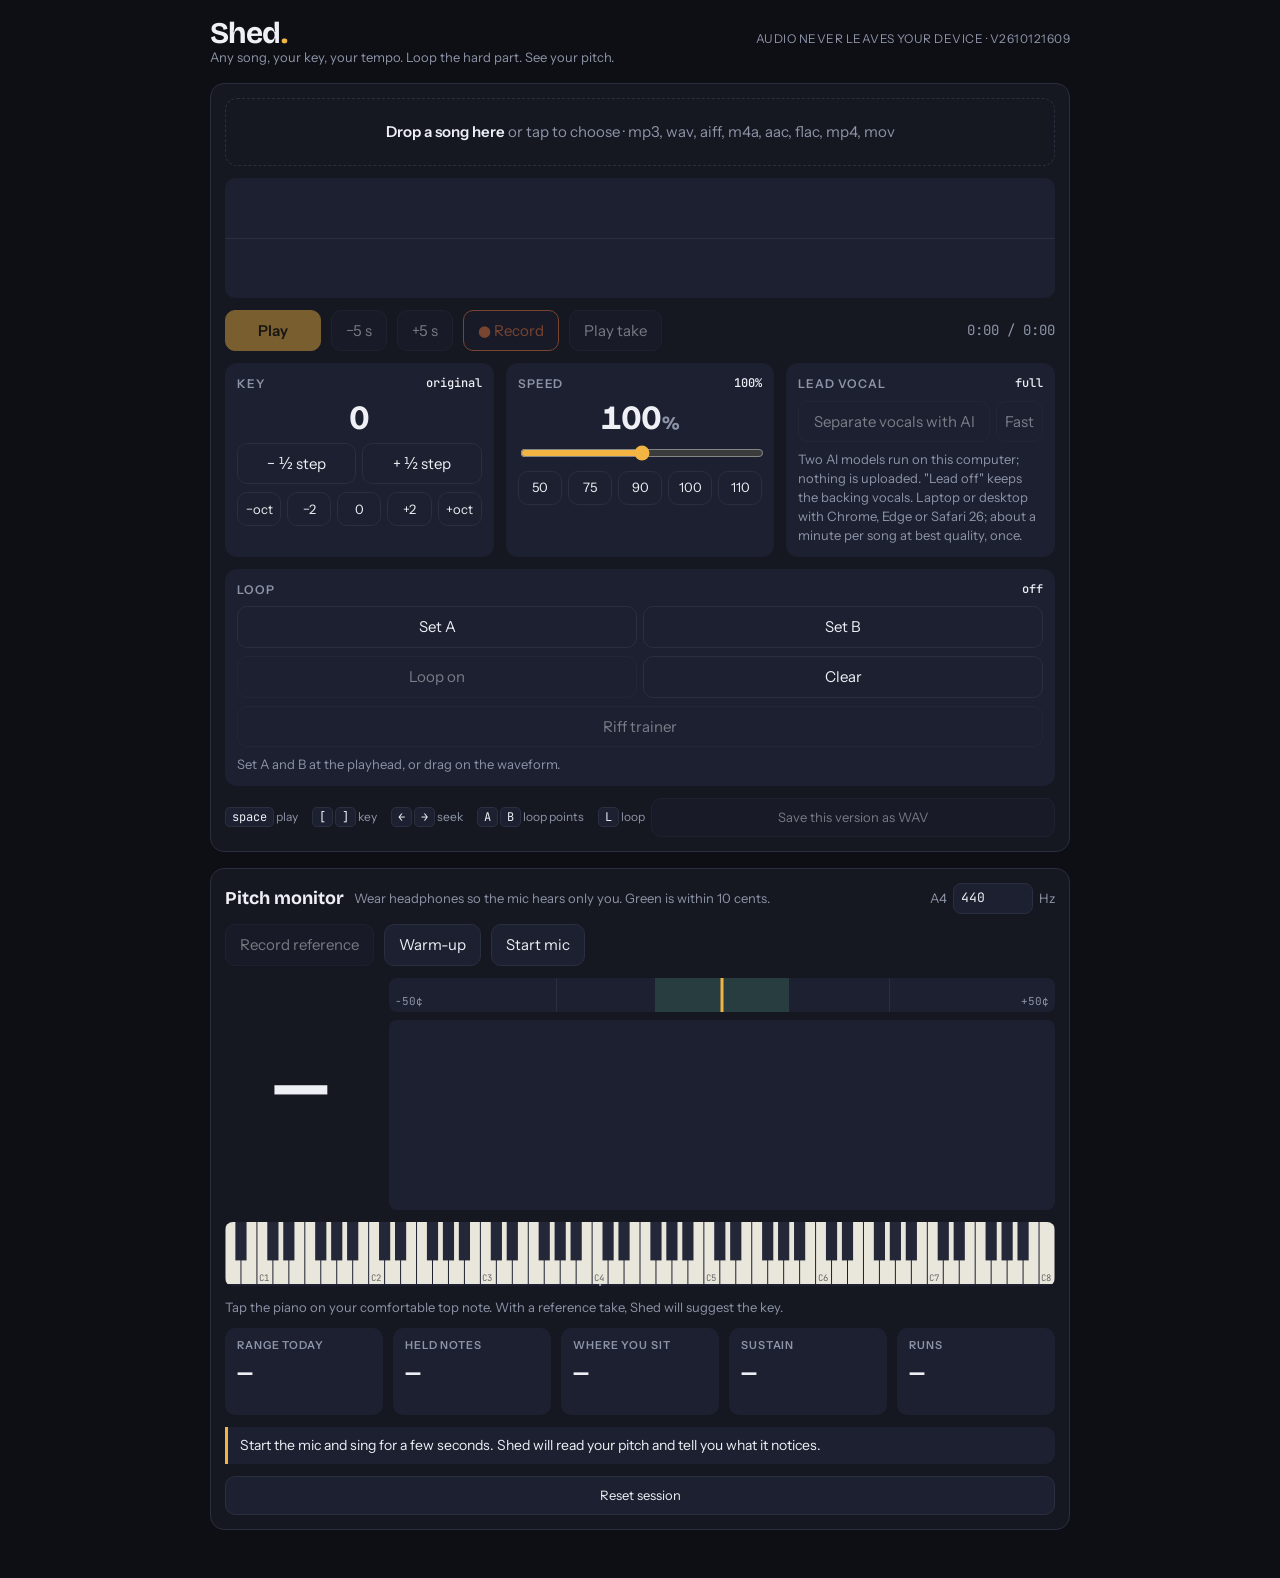
==== commit 59283144: "Updates without reinstall: network-first shell and engine, build ids, in-app update banner; engine c" ====
--- a/index.html
+++ b/index.html
@@ -100,6 +100,8 @@
 .hint{color:var(--muted);font-size:13px}
 .keys{display:flex;gap:14px;flex-wrap:wrap;color:var(--muted);font-size:12px}
 kbd{font-family:var(--mono);background:var(--panel2);border:1px solid var(--line);border-radius:5px;padding:1px 6px;color:var(--fg)}
+.updatebar{position:fixed;left:50%;top:calc(10px + env(safe-area-inset-top,0px));transform:translateX(-50%);background:var(--accent);color:var(--accent-ink);padding:8px 12px;border-radius:10px;font-size:14px;font-weight:600;z-index:30;display:flex;gap:10px;align-items:center;box-shadow:0 6px 24px rgba(0,0,0,.4)}
+.updatebar button{min-height:30px;padding:4px 10px;background:var(--accent-ink);color:var(--accent);border:none;font-size:13px}
 .toast{position:fixed;left:50%;bottom:calc(16px + env(safe-area-inset-bottom,0px));transform:translateX(-50%);background:var(--panel2);border:1px solid var(--line);padding:10px 14px;border-radius:10px;font-size:14px;max-width:90vw;opacity:0;pointer-events:none;transition:opacity .2s}
 .toast.show{opacity:1}
 .phone-only{display:none}
@@ -146,7 +148,7 @@
 <div class="wrap">
   <header>
     <div><div class="brand">Shed<span>.</span></div><div class="tag">Any song, your key, your tempo. Loop the hard part. See your pitch.</div></div>
-    <div class="privacy">Audio never leaves your device</div>
+    <div class="privacy">Audio never leaves your device · <span id="buildTag"></span></div>
   </header>
 
   <section class="panel song" id="songPanel">
@@ -1453,7 +1455,7 @@
 S.vocal = 0; S.srcFull = null; S.stems = null;
 const MODEL_PARTS = ['models/htdemucs.part0', 'models/htdemucs.part1'];
 let demucsLoading = null;
-function ensureDemucs() { if (window.ShedDemucs) return Promise.resolve(window.ShedDemucs); if (!demucsLoading) demucsLoading = new Promise((res, rej) => { const sc = document.createElement('script'); sc.src = 'demucs/shed-demucs.js'; sc.onload = () => res(window.ShedDemucs); sc.onerror = () => rej(new Error('engine missing')); document.head.appendChild(sc); }); return demucsLoading; }
+function ensureDemucs() { if (window.ShedDemucs) return Promise.resolve(window.ShedDemucs); if (!demucsLoading) demucsLoading = new Promise((res, rej) => { const sc = document.createElement('script'); sc.src = 'demucs/shed-demucs.js?b=' + SHED_BUILD; sc.onload = () => res(window.ShedDemucs); sc.onerror = () => rej(new Error('engine missing')); document.head.appendChild(sc); }); return demucsLoading; }
 const KARA_MODEL = 'models/kara2.onnx', KARA_PARAMS = { nfft: 5120, compensate: 1.065 };
 async function separateVocals() {
   if (!S.src) return;
@@ -1535,7 +1537,17 @@
 document.addEventListener('pointerdown', () => { autoMic(); }, { once: true });
 
 // ---------- Offline: keep the app and the piano on the device once installed ----------
-if ('serviceWorker' in navigator && window.top === window.self && /^https?:/.test(location.protocol)) { navigator.serviceWorker.register('sw.js').catch(() => {}); }
+const SHED_BUILD = '2610121609';
+if ('serviceWorker' in navigator && window.top === window.self && /^https?:/.test(location.protocol)) {
+  navigator.serviceWorker.register('sw.js?b=' + SHED_BUILD).then(reg => { reg.update().catch(() => {}); setInterval(() => reg.update().catch(() => {}), 60 * 60 * 1000); }).catch(() => {});
+  navigator.serviceWorker.addEventListener('message', (e) => { if (e.data && e.data.type === 'shed-updated' && e.data.build !== SHED_BUILD) showUpdate(); });
+  navigator.serviceWorker.addEventListener('controllerchange', () => { if (window.__shedReloading) return; });
+}
+function showUpdate() {
+  if ($('updateBar')) return;
+  const bar = document.createElement('div'); bar.id = 'updateBar'; bar.className = 'updatebar'; bar.innerHTML = 'A new version of Shed is ready. <button id="updateNow">Update</button>';
+  document.body.appendChild(bar); $('updateNow').addEventListener('click', () => { window.__shedReloading = true; location.reload(); });
+}
 
 // ---------- UI loop ----------
 function uiTick() {
@@ -1547,6 +1559,7 @@
 try { const a4 = localStorage.getItem('shed.a4'); if (a4) $('a4').value = a4; } catch (e) {}
 $('a4').addEventListener('change', () => { try { localStorage.setItem('shed.a4', $('a4').value); } catch (e) {} });
 drawWave(); drawPiano();
+$('buildTag').textContent = 'v' + SHED_BUILD;
 // test hook: zero-crossing frequency of the rendered output around 50%
 window.__ctxGet = () => ctx; Object.defineProperty(window,'__ctx',{get:()=>ctx});
 window.__sim = (pts) => { for (const p of pts) { sessionLog.push(p); traceHist.push(p); } lastMidi = pts[pts.length-1].midi; viewLo = lastMidi - 8; analyseSession(); drawPiano(); drawTrace(pts[pts.length-1].t); };
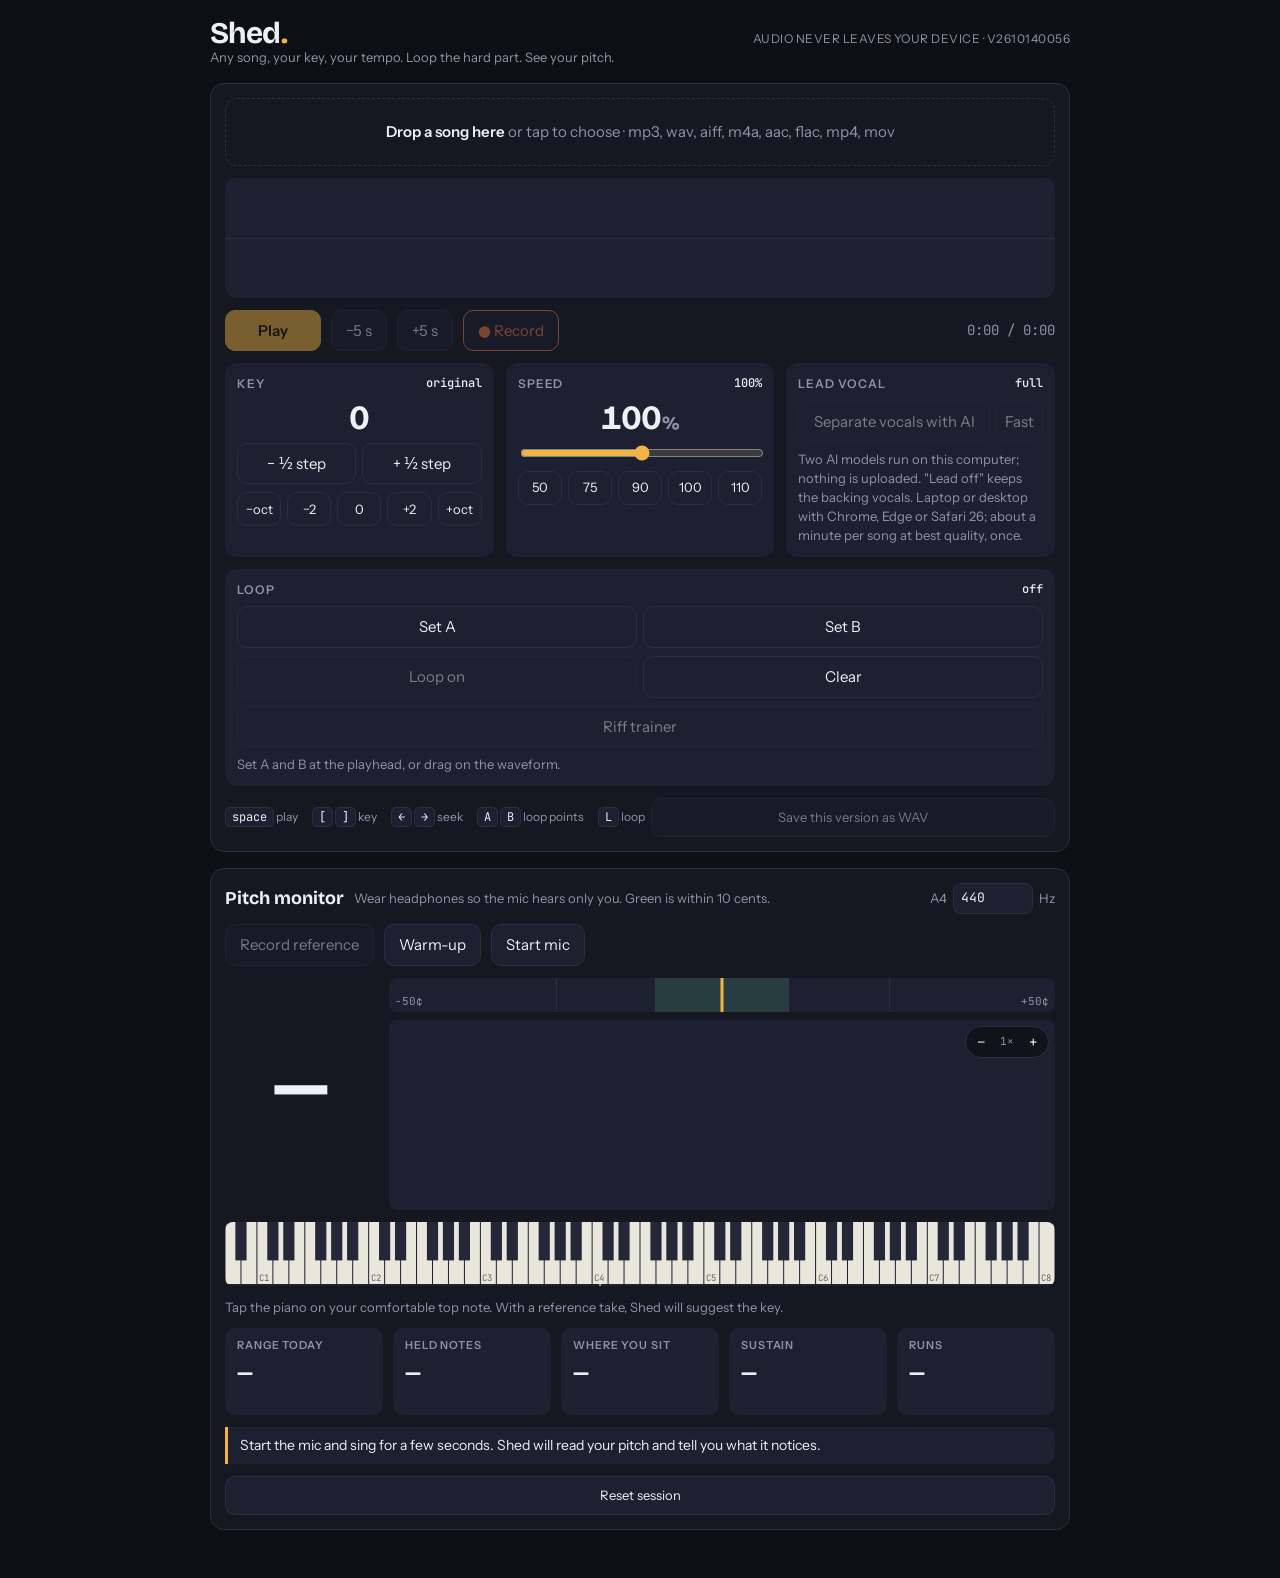
==== commit 33b128cd: "Live pitch monitor: streaming McLeod detector (86 fps, adaptive gate, voicing hysteresis, octave-jum" ====
--- a/index.html
+++ b/index.html
@@ -71,6 +71,22 @@
 .meter .needle{position:absolute;top:0;bottom:0;width:3px;left:50%;background:var(--accent);transform:translateX(-50%);transition:left .06s linear}
 .meter .lbl{position:absolute;bottom:2px;font-size:11px;color:var(--muted);font-family:var(--mono)}
 canvas.trace{width:100%;height:190px;display:block;border-radius:8px;background:var(--panel2);touch-action:none}
+.tracewrap{position:relative}
+.zoom{position:absolute;top:6px;right:6px;display:flex;align-items:center;gap:2px;background:rgba(13,15,20,.72);border:1px solid var(--line);border-radius:999px;padding:2px}
+.zoom button{min-height:26px;min-width:26px;padding:0;border-radius:999px;border:none;background:none;font-size:16px;line-height:1;color:var(--fg)}
+.zoom button:hover{background:var(--panel2)}
+.zoom span{font-family:var(--mono);font-size:11px;color:var(--muted);min-width:22px;text-align:center}
+.reviewbar{display:flex;flex-direction:column;gap:8px;background:var(--panel2);border:1px solid var(--accent);border-radius:10px;padding:10px 12px}
+.revhead{display:flex;align-items:center;gap:8px;flex-wrap:wrap}
+.revhead b{font-family:var(--display);font-size:16px}
+.revhead button{min-height:34px;font-size:13px;padding:5px 12px}
+.revhead .spacer{flex:1}
+canvas.overview{width:100%;height:34px;display:block;border-radius:6px;background:var(--bg);cursor:pointer;touch-action:none}
+.takes{display:flex;gap:6px;align-items:center;overflow-x:auto;padding-bottom:2px;scrollbar-width:thin}
+.takes .lbl{font-size:11px;letter-spacing:.08em;text-transform:uppercase;color:var(--muted);font-weight:600;margin-right:2px;flex:0 0 auto}
+.takes button{flex:0 0 auto;min-height:32px;padding:4px 10px;font-size:12.5px;white-space:nowrap}
+.takes button small{color:var(--muted);margin-left:6px}
+.takes button.on{border-color:var(--accent);color:var(--accent)}
 canvas.piano{width:100%;height:64px;display:block;border-radius:8px;background:var(--panel2)}
 .session{display:grid;gap:10px}
 .stat{background:var(--panel2);border-radius:10px;padding:10px 12px;display:flex;flex-direction:column;gap:4px;min-width:0}
@@ -128,11 +144,15 @@
   #export{width:100%}
   .monhead h2{font-size:16px}.monhead .hint{display:none}
   .monhead button{min-height:36px;padding:6px 10px;font-size:13px}
-  .mon{grid-template-columns:96px 1fr;gap:10px}
+  .mon{grid-template-columns:1fr;gap:8px}
+  .mon > div:first-child{display:flex;align-items:baseline;justify-content:center;gap:12px}
+  .mon > div:first-child .hz{min-height:0}
   .note{font-size:44px;min-height:44px}.note small{font-size:16px}
   .hz{font-size:11px}
   .meter{height:26px}
-  canvas.trace{height:150px}
+  canvas.trace{height:170px}
+  .revhead button{min-height:32px;padding:4px 9px}
+  .zoom button{min-height:30px;min-width:30px}
   canvas.piano{height:40px}
   #keyfind{font-size:12px}
   .session{grid-template-columns:1fr 1fr;gap:8px;align-items:start}
@@ -166,7 +186,6 @@
       <button id="back" class="x-more" disabled title="Back 5 s">−5 s</button>
       <button id="fwd" class="x-more" disabled title="Forward 5 s">+5 s</button>
       <button id="rec" class="rec" disabled title="Record yourself over the song">● Record</button>
-      <button id="playTake" class="x-more" disabled title="Hear your last take with the song">Play take</button>
       <button id="loop2" class="phone-only" disabled title="Loop on/off">Loop</button>
       <div class="time"><span id="tcur">0:00</span> / <span id="tdur">0:00</span></div>
     </div>
@@ -244,15 +263,24 @@
         <button id="warmStop">Stop</button>
       </div>
     </div>
+    <div class="reviewbar" id="reviewBar" hidden>
+      <div class="revhead"><b id="revTitle">Take</b><span class="hint" id="revInfo"></span><span class="spacer"></span>
+        <button id="revPlay" class="primary">Play</button><button id="revDel" title="Delete this take">Delete</button><button id="revExit">Back to live</button></div>
+      <canvas class="overview" id="overview" height="34" aria-label="The whole take; tap to jump"></canvas>
+    </div>
     <div class="mon">
       <div><div class="note" id="note">—</div><div class="hz" id="hz"></div></div>
       <div style="display:flex;flex-direction:column;gap:8px;min-width:0">
         <div class="meter"><div class="zone"></div><div class="tick" style="left:50%"></div><div class="tick" style="left:25%"></div><div class="tick" style="left:75%"></div><div class="needle" id="needle"></div><span class="lbl" style="left:6px">−50¢</span><span class="lbl" style="right:6px">+50¢</span></div>
-        <canvas class="trace" id="trace" height="190"></canvas>
+        <div class="tracewrap">
+          <canvas class="trace" id="trace" height="190"></canvas>
+          <div class="zoom" aria-label="Zoom"><button id="zOut" aria-label="Zoom out">−</button><span id="zLbl">1×</span><button id="zIn" aria-label="Zoom in">+</button></div>
+        </div>
       </div>
     </div>
     <canvas class="piano" id="piano" height="64" aria-label="88-key piano showing the note you are singing; tap a key to mark your comfortable top note"></canvas>
     <div class="hint" id="keyfind">Tap the piano on your comfortable top note. With a reference take, Shed will suggest the key.</div>
+    <div class="takes" id="takes" hidden></div>
     <div class="session">
       <div class="stat"><span class="k">Range today</span><b id="stRange">—</b><small id="stRangeSub"></small></div>
       <div class="stat"><span class="k">Held notes</span><b id="stTune">—</b><small id="stTuneSub"></small></div>
@@ -539,6 +567,71 @@
   return pts;
 }
 if (typeof module !== 'undefined') module.exports.trackMelody = trackMelody;
+
+// ---------- Live pitch tracker (streaming) ----------
+// Same core as trackMelody (McLeod NSDF via FFT autocorrelation) plus what a live monitor needs:
+// 60 Hz high-pass, adaptive noise floor, clarity hysteresis for voicing, onset confirmation,
+// octave-jump confirmation and a 3-frame median. Feed any block size; emits one frame per hop.
+class LivePitch {
+  constructor(sr, opts = {}) {
+    this.sr = sr; this.N = 2048; this.H = opts.hop || 512; this.M = 4096; this.fft = makeFFT(this.M);
+    this.re = new Float32Array(this.M); this.im = new Float32Array(this.M); this.cum = new Float64Array(this.N + 1);
+    this.buf = new Float32Array(this.N); this.fill = 0; this.sinceHop = 0; this.w = 0;
+    this.lagMin = Math.floor(sr / 1500); this.lagMax = Math.min(this.N - 2, Math.ceil(sr / 62));
+    this.nsdf = new Float32Array(this.lagMax + 2);
+    // 2nd-order Butterworth high-pass at 60 Hz
+    const w0 = 2 * Math.PI * 60 / sr, cw = Math.cos(w0), al = Math.sin(w0) / (2 * Math.SQRT1_2), a0 = 1 + al;
+    this.hp = { b0: (1 + cw) / 2 / a0, b1: -(1 + cw) / a0, b2: (1 + cw) / 2 / a0, a1: -2 * cw / a0, a2: (1 - al) / a0, x1: 0, x2: 0, y1: 0, y2: 0 };
+    this.floor = 1e-3; this.voiced = false; this.onset = 0; this.prev = null; this.pend = null; this.med = [];
+  }
+  // returns raw estimate {midi, clarity, rms} or null for the current window
+  analyse() {
+    const { N, M, re, im, cum, nsdf, lagMin, lagMax } = this; const x = this.buf;
+    let e = 0; for (let i = 0; i < N; i++) { const v = x[i]; re[i] = v; im[i] = 0; e += v * v; } for (let i = N; i < M; i++) { re[i] = 0; im[i] = 0; }
+    const rms = Math.sqrt(e / N);
+    // adaptive noise floor: falls fast, rises slowly (≈ 3 s), so it tracks the room, not the voice
+    this.floor = rms < this.floor ? 0.7 * this.floor + 0.3 * rms : this.floor * 1.004 + 1e-7;
+    const gate = Math.max(this.floor * 3.2, 4e-4);
+    if (rms < gate) return { midi: null, clarity: 0, rms };
+    this.fft(re, im, false); for (let i = 0; i < M; i++) { re[i] = re[i] * re[i] + im[i] * im[i]; im[i] = 0; } this.fft(re, im, true);
+    cum[0] = 0; for (let i = 0; i < N; i++) cum[i + 1] = cum[i] + x[i] * x[i];
+    let maxV = 0;
+    for (let tau = lagMin; tau <= lagMax + 1; tau++) { const m = cum[N - tau] + (cum[N] - cum[tau]); const v = m > 0 ? 2 * (re[tau] / M) / m : 0; nsdf[tau] = v; if (tau <= lagMax && v > maxV) maxV = v; }
+    if (maxV < 0.45) return { midi: null, clarity: maxV, rms };
+    const thr = maxV * 0.88; let best = -1;
+    for (let tau = lagMin + 1; tau <= lagMax; tau++) if (nsdf[tau] > nsdf[tau - 1] && nsdf[tau] >= nsdf[tau + 1] && nsdf[tau] >= thr) { best = tau; break; }
+    if (best < 0) return { midi: null, clarity: maxV, rms };
+    const a = nsdf[best - 1], b = nsdf[best], c = nsdf[best + 1]; const den = a - 2 * b + c; const shift = den ? (a - c) / (2 * den) : 0;
+    const f0 = this.sr / (best + Math.max(-0.5, Math.min(0.5, shift)));
+    return { midi: 69 + 12 * Math.log2(f0 / 440), clarity: b, rms };
+  }
+  // continuity, hysteresis and smoothing on top of the raw estimate
+  decide(r) {
+    const onThr = 0.72, offThr = 0.5;
+    let m = r.midi != null && r.clarity >= (this.voiced ? offThr : onThr) ? r.midi : null;
+    if (m == null) { this.voiced = false; this.onset = 0; this.prev = null; this.pend = null; this.med.length = 0; return null; }
+    if (!this.voiced) { this.onset++; if (this.onset < 2) { this.prev = m; return null; } this.voiced = true; }
+    if (this.prev != null) {
+      const d = m - this.prev;
+      if (Math.abs(Math.abs(d) - 12) < 0.8 || Math.abs(Math.abs(d) - 19) < 0.8) {      // octave or octave+fifth jump: confirm before accepting
+        if (this.pend && Math.abs(this.pend.m - m) < 0.8) this.pend.n++; else this.pend = { m, n: 1 };
+        if (this.pend.n < 3) m = this.prev; else this.pend = null;
+      } else this.pend = null;
+    }
+    this.prev = m; this.med.push(m); if (this.med.length > 3) this.med.shift();
+    const s = this.med.slice().sort((p, q) => p - q); return s[s.length >> 1];
+  }
+  // push samples; calls onFrame(midiOrNull, rms) once per hop
+  push(samples, onFrame) {
+    const hp = this.hp, N = this.N, H = this.H, b = this.buf;
+    for (let i = 0; i < samples.length; i++) {
+      const x0 = samples[i]; const y = hp.b0 * x0 + hp.b1 * hp.x1 + hp.b2 * hp.x2 - hp.a1 * hp.y1 - hp.a2 * hp.y2; hp.x2 = hp.x1; hp.x1 = x0; hp.y2 = hp.y1; hp.y1 = y;
+      const ring = this.ring || (this.ring = new Float32Array(N)); ring[this.w] = y; this.w = (this.w + 1) % N; if (this.fill < N) this.fill++;
+      if (this.fill === N && ++this.sinceHop >= H) { this.sinceHop = 0; const w = this.w; b.set(ring.subarray(w), 0); b.set(ring.subarray(0, w), N - w); const r = this.analyse(); onFrame(this.decide(r), r.rms, i); }
+    }
+  }
+}
+if (typeof module !== 'undefined') module.exports.LivePitch = LivePitch;
 </script>
 <script>
 (() => {
@@ -560,6 +653,7 @@
   workers: [], pending: new Map(), queue: [],
 };
 const dspURL = URL.createObjectURL(new Blob([$('dspsrc').textContent], { type: 'text/javascript' }));
+const { LivePitch } = new Function($('dspsrc').textContent + '\n;return { LivePitch };')();
 
 function ensureCtx() {
   if (ctx) { if (ctx.state === 'suspended') ctx.resume(); return; }
@@ -699,10 +793,10 @@
     // Very long files (over 12 min) are processed in mono to keep memory and render time in check on phones.
     if (chans.length === 2 && ab.duration > 12 * 60) { const m = new Float32Array(chans[0].length); for (let i = 0; i < m.length; i++) m[i] = 0.5 * (chans[0][i] + chans[1][i]); S.src = [m]; }
     else S.src = chans.map(c => new Float32Array(c)); // own copies
-    S.pos = 0; S.outLen = 0; S.playing = false; S.loopA = S.loopB = null; S.loop = false; S.loops = 0; S.file = file; S.ref = null; take = null; $('playTake').disabled = true; S.srcFull = null; S.vocal = 0; S.stems = saved && saved.stems ? { L: fromI16(saved.stems.l), R: fromI16(saved.stems.r), leadL: saved.stems.ll ? fromI16(saved.stems.ll) : null, leadR: saved.stems.lr ? fromI16(saved.stems.lr) : null } : null; document.querySelectorAll('[data-v]').forEach(b => b.classList.toggle('on', b.dataset.v === '0')); $('voclbl').textContent = 'full'; stemsUI();
+    S.pos = 0; S.outLen = 0; S.playing = false; S.loopA = S.loopB = null; S.loop = false; S.loops = 0; S.file = file; S.ref = null; if (TK.cur) finishTake(); if (REV) closeReview(true); S.srcFull = null; S.vocal = 0; S.stems = saved && saved.stems ? { L: fromI16(saved.stems.l), R: fromI16(saved.stems.r), leadL: saved.stems.ll ? fromI16(saved.stems.ll) : null, leadR: saved.stems.lr ? fromI16(saved.stems.lr) : null } : null; document.querySelectorAll('[data-v]').forEach(b => b.classList.toggle('on', b.dataset.v === '0')); $('voclbl').textContent = 'full'; stemsUI();
     peaks = null;
-    if (saved) { S.id = saved.id; S.semis = saved.semis || 0; S.tempo = saved.tempo || 1; S.loopA = saved.loopA ?? null; S.loopB = saved.loopB ?? null; S.loop = !!saved.loop; S.ref = saved.ref || null; setKey(S.semis, true); setSpeed(S.tempo * 100, true); saveSongSoon(); }
-    else { S.id = null; setKey(0, true); setSpeed(100, true); saveSong(); }
+    if (saved) { S.id = saved.id; setTimeout(refreshTakes, 0); S.semis = saved.semis || 0; S.tempo = saved.tempo || 1; S.loopA = saved.loopA ?? null; S.loopB = saved.loopB ?? null; S.loop = !!saved.loop; S.ref = saved.ref || null; setKey(S.semis, true); setSpeed(S.tempo * 100, true); saveSongSoon(); }
+    else { S.id = null; setKey(0, true); setSpeed(100, true); saveSong().then(refreshTakes); }
     $('rec').disabled = false; $('refBtn').disabled = false; $('trainer').disabled = false;
     updateRefUI();
     ['play','back','fwd'].forEach(id => $(id).disabled = false);
@@ -887,128 +981,176 @@
 // ---------- Pitch monitor ----------
 let micStream = null, analyser = null, micOn = false, traceHist = [];
 const trace = $('trace'), tctx = trace.getContext('2d');
-let recNode = null, recording = null, take = null, refRec = null;
+let recNode = null, refRec = null, livePitch = null;
+const frameQ = [];                 // frames from the audio thread, drained by the display loop
 async function startMic() { if (!micOn) await micToggle(); return micOn; }
 $('mic').addEventListener('click', () => micToggle());
 async function micToggle(quiet) {
-  if (micOn) { try { localStorage.setItem('shed.mic', '0'); } catch (e) {} if (recording) stopRecording(); if (refRec) stopRef(); micOn = false; micStream.getTracks().forEach(t => t.stop()); micStream = null; $('mic').textContent = 'Start mic'; $('mic').classList.remove('on'); $('note').textContent = '—'; $('hz').textContent = ''; return; }
+  if (micOn) { try { localStorage.setItem('shed.mic', '0'); } catch (e) {} finishTake(); if (refRec) stopRef(); micOn = false; if (recNode) { try { recNode.disconnect(); } catch (e) {} recNode = null; } micStream.getTracks().forEach(t => t.stop()); micStream = null; $('mic').textContent = 'Start mic'; $('mic').classList.remove('on'); $('note').textContent = '—'; $('hz').textContent = ''; return; }
   ensureCtx();
   try {
     micStream = await navigator.mediaDevices.getUserMedia({ audio: { echoCancellation: false, noiseSuppression: false, autoGainControl: false } });
   } catch (err) { if (!quiet) toast('Microphone not available here. Allow mic access in your browser, or open Shed in Safari/Chrome.'); return; }
   try { localStorage.setItem('shed.mic', '1'); } catch (e) {}
   const srcNode = ctx.createMediaStreamSource(micStream);
-  analyser = ctx.createAnalyser(); analyser.fftSize = 2048; srcNode.connect(analyser);
-  recNode = ctx.createScriptProcessor(4096, 1, 1); recNode.onaudioprocess = (e) => { if (recording) recording.chunks.push(new Float32Array(e.inputBuffer.getChannelData(0))); }; const sink = ctx.createGain(); sink.gain.value = 0; srcNode.connect(recNode).connect(sink).connect(ctx.destination);
+  // Every 512 samples (≈11 ms) the detector reads the last 2048 (≈46 ms) and emits one frame.
+  livePitch = new LivePitch(ctx.sampleRate);
+  recNode = ctx.createScriptProcessor(1024, 1, 1);
+  recNode.onaudioprocess = (e) => {
+    const x = e.inputBuffer.getChannelData(0), n = x.length, tNow = performance.now(), sr = ctx.sampleRate;
+    const posNow = S.playing && S.outLen ? S.pos : null;
+    livePitch.push(x, (midi, rms, i) => {
+      // timestamp at the centre of the analysed window (minus the median filter's one-frame delay)
+      const ago = (n - 1 - i + 1024 + 512) / sr;
+      frameQ.push({ t: tNow - ago * 1000, midi, posAgo: ago });
+    });
+  };
+  analyser = recNode; const sink = ctx.createGain(); sink.gain.value = 0; srcNode.connect(recNode).connect(sink).connect(ctx.destination);
+  micStream._src = srcNode;
   micOn = true; $('mic').textContent = 'Stop mic'; $('mic').classList.add('on');
 }
-const tdBuf = new Float32Array(2048);
-// McLeod-style normalised autocorrelation pitch detector
-function detectPitch(buf, sr) {
-  const n = buf.length; let rms = 0; for (let i = 0; i < n; i++) rms += buf[i] * buf[i]; rms = Math.sqrt(rms / n);
-  if (rms < 0.01) return -1;
-  const maxLag = Math.floor(sr / 60), minLag = Math.floor(sr / 1200);
-  const nsdf = new Float32Array(maxLag + 1);
-  for (let lag = minLag; lag <= maxLag; lag++) { let ac = 0, m = 0; for (let i = 0; i < n - lag; i++) { ac += buf[i] * buf[i + lag]; m += buf[i] * buf[i] + buf[i + lag] * buf[i + lag]; } nsdf[lag] = m > 0 ? 2 * ac / m : 0; }
-  // pick first strong peak
-  let best = -1, bestV = 0, maxV = 0;
-  for (let lag = minLag + 1; lag < maxLag; lag++) if (nsdf[lag] > maxV) maxV = nsdf[lag];
-  const thr = Math.max(0.8, maxV * 0.9);
-  let lag = minLag + 1;
-  while (lag < maxLag) {
-    if (nsdf[lag] > nsdf[lag - 1] && nsdf[lag] >= nsdf[lag + 1] && nsdf[lag] > thr) { best = lag; bestV = nsdf[lag]; break; }
-    lag++;
-  }
-  if (best < 0 || bestV < 0.8) return -1;
-  const a = nsdf[best - 1], b = nsdf[best], c = nsdf[best + 1];
-  const shift = (a - c) / (2 * (a - 2 * b + c) || 1);
-  return sr / (best + shift);
-}
 let lastDet = 0;
-const sessionLog = [];            // {t, midi} voiced frames for the whole session
+const sessionLog = [];            // {t, midi, frac} voiced frames for the whole session
 let viewLo = 55 - 8;              // bottom MIDI note of the trace window (smoothly follows the voice)
-const VIEW_SPAN = 17;             // semitones visible in the trace
 const KEY_W = 46;                 // width of the vertical keyboard inside the trace
-let lastMidi = null, lastAnalysis = 0;
+// Zoom: semitones visible and seconds of history. Zooming in shows cents gridlines for studying stability.
+const ZOOMS = [{ span: 24, secs: 10, lbl: '½×' }, { span: 17, secs: 8, lbl: '1×' }, { span: 12, secs: 6, lbl: '1.5×' }, { span: 7, secs: 5, lbl: '2.5×' }, { span: 4, secs: 4, lbl: '4×' }, { span: 2, secs: 3, lbl: '8×' }];
+let zoomI = 1; try { const z = +localStorage.getItem('shed.zoom'); if (z >= 0 && z < ZOOMS.length && localStorage.getItem('shed.zoom') !== null) zoomI = z; } catch (e) {}
+const viewSpan = () => ZOOMS[zoomI].span, viewMs = () => ZOOMS[zoomI].secs * 1000;
+let lastMidi = null, lastAnalysis = 0, lastFrame = null;
+// Song-position lag: the song is heard ~one output buffer after it is rendered.
+const songLag = () => 4096 + Math.round(((ctx && ctx.outputLatency) || 0) * ((ctx && ctx.sampleRate) || 44100));
+function onFrame(f) {
+  const midi = f.midi;
+  const frac = S.playing && S.outLen ? Math.max(0, S.pos - songLag() - f.posAgo * S.sr) / S.outLen : null;
+  if (midi != null) {
+    const pt = { t: f.t, midi, frac };
+    traceHist.push(pt); sessionLog.push(pt); lastMidi = midi; lastFrame = pt;
+    if (refRec && frac != null) refRec.points.push({ frac, midi });
+    if (TK.cur) TK.cur.points.push(f.t - TK.cur.t0, midi, frac == null ? -1 : frac);
+    if (sessionLog.length > 90000) sessionLog.splice(0, 10000);
+  } else { traceHist.push({ t: f.t, midi: null }); lastMidi = null; }
+}
+function showReadout(midi) {
+  if (midi == null) return;
+  const a4 = +$('a4').value || 440; const m = midi + 12 * Math.log2(440 / a4); const f = 440 * Math.pow(2, (midi - 69) / 12) * (a4 / 440);
+  const nearest = Math.round(m), cents = (m - nearest) * 100;
+  $('note').innerHTML = NOTE_NAMES[((nearest % 12) + 12) % 12] + '<small>' + (Math.floor(nearest / 12) - 1) + '</small>';
+  $('hz').textContent = f.toFixed(1) + ' Hz · ' + (cents >= 0 ? '+' : '') + cents.toFixed(0) + '¢';
+  $('needle').style.left = (50 + cents) + '%';
+  $('needle').style.background = Math.abs(cents) <= 10 ? 'var(--good)' : Math.abs(cents) <= 25 ? 'var(--accent)' : 'var(--warn)';
+}
+function followVoice(midi, k) {
+  if (midi == null) return; const sp = viewSpan(); const lo = viewLo + sp * 0.3, hi = viewLo + sp * 0.7;
+  const target = midi < lo ? midi - sp * 0.3 : midi > hi ? midi - sp * 0.7 : viewLo; viewLo += (target - viewLo) * k;
+}
 function monitorTick(now) {
-  if (micOn && analyser && now - lastDet > 40) {
-    lastDet = now;
-    analyser.getFloatTimeDomainData(tdBuf);
-    const f = detectPitch(tdBuf, ctx.sampleRate);
-    const a4 = +$('a4').value || 440;
-    if (f > 0) {
-      const midi = 69 + 12 * Math.log2(f / a4);
-      const nearest = Math.round(midi), cents = (midi - nearest) * 100;
-      $('note').innerHTML = NOTE_NAMES[((nearest % 12) + 12) % 12] + '<small>' + (Math.floor(nearest / 12) - 1) + '</small>';
-      $('hz').textContent = f.toFixed(1) + ' Hz · ' + (cents >= 0 ? '+' : '') + cents.toFixed(0) + '¢';
-      $('needle').style.left = (50 + cents) + '%';
-      $('needle').style.background = Math.abs(cents) <= 10 ? 'var(--good)' : Math.abs(cents) <= 25 ? 'var(--accent)' : 'var(--warn)';
-      const frac = S.playing && S.outLen ? S.pos / S.outLen : null;
-      traceHist.push({ t: now, midi, frac }); sessionLog.push({ t: now, midi, frac }); lastMidi = midi;
-      if (refRec && frac != null) refRec.points.push({ frac, midi });
-      if (sessionLog.length > 45000) sessionLog.splice(0, 5000);
-    } else { traceHist.push({ t: now, midi: null }); lastMidi = null; }
-    while (traceHist.length && now - traceHist[0].t > 8000) traceHist.shift();
-    // ease the window so the voice stays inside the middle 60% of the trace
-    if (lastMidi != null) { const lo = viewLo + VIEW_SPAN * 0.2, hi = viewLo + VIEW_SPAN * 0.8; const target = lastMidi < lo ? lastMidi - VIEW_SPAN * 0.2 : lastMidi > hi ? lastMidi - VIEW_SPAN * 0.8 : viewLo; viewLo += (target - viewLo) * 0.15; }
+  if (REV) { frameQ.length = 0; reviewTick(now); requestAnimationFrame(monitorTick); return; }
+  if (micOn && recNode) {
+    while (frameQ.length) onFrame(frameQ.shift());
+    if (lastMidi != null) showReadout(lastMidi);
+    while (traceHist.length && now - traceHist[0].t > 11000) traceHist.shift();
+    // ease the window so the voice stays inside the middle of the trace (tighter when zoomed in)
+    followVoice(lastMidi, zoomI >= 3 ? 0.25 : 0.15);
+    if (TK.cur) takeTick(now);
     drawTrace(now); drawPiano();
     if (now - lastAnalysis > 1000) { lastAnalysis = now; analyseSession(); }
     trainerTick(); warmTick(now);
     if (refRec && S.loop && S.loops !== refRec.loops) stopRef();
-    if (recording && S.loop && S.loops !== recording.loops) stopRecording();
-    if ((refRec || recording) && !S.playing) { if (refRec) stopRef(); if (recording) stopRecording(); }
-  }
+    if (refRec && !S.playing) stopRef();
+  } else frameQ.length = 0;
+  takeWatch();
   requestAnimationFrame(monitorTick);
 }
 const isBlack = (m) => [1, 3, 6, 8, 10].includes(((m % 12) + 12) % 12);
+// Draws the pitch line. Live: newest at the right edge. Review: the take around its playhead (at 70% of the width).
 function drawTrace(now) {
   const dpr = window.devicePixelRatio || 1, W = trace.clientWidth, H = trace.clientHeight;
   if (trace.width !== Math.round(W * dpr)) { trace.width = Math.round(W * dpr); trace.height = Math.round(H * dpr); }
   tctx.setTransform(dpr, 0, 0, dpr, 0, 0); tctx.clearRect(0, 0, W, H);
   const cs = getComputedStyle(document.documentElement); const css = { getPropertyValue: (k) => cs.getPropertyValue(k).trim() };
-  const lo = viewLo, hi = viewLo + VIEW_SPAN, rowH = H / VIEW_SPAN;
-  const yOf = (m) => H - (m + 0.5 - lo) / (hi - lo) * H;   // centre of note m
-  // vertical keyboard on the left: white keys light, black keys dark, aligned row per semitone
-  const cur = lastMidi != null ? Math.round(lastMidi) : null;
+  const span = viewSpan(), lo = viewLo, hi = viewLo + span, rowH = H / span;
+  const yOfM = (m) => H - (m + 0.5 - lo) / (hi - lo) * H;          // y of a (fractional) MIDI value; note centres sit mid-row
+  const TW = W - KEY_W, ms = viewMs();
+  const review = !!REV, head = review ? KEY_W + TW * 0.7 : W;      // x of "now"
+  const xOfT = (t) => head - (now - t) / ms * TW;
+  const cur = review ? (REV.curMidi != null ? Math.round(REV.curMidi) : null) : (lastMidi != null ? Math.round(lastMidi) : null);
+  // keyboard + row guides
   tctx.font = '10px ' + css.getPropertyValue('--mono');
   for (let m = Math.floor(lo) - 1; m <= Math.ceil(hi) + 1; m++) {
-    const y = yOf(m) - rowH / 2, black = isBlack(m);
-    tctx.fillStyle = black ? '#343a4f' : '#e9e6dc';
-    if (m === cur) tctx.fillStyle = css.getPropertyValue('--accent');
+    const yc = yOfM(m), y = yc - rowH / 2, black = isBlack(m);
+    tctx.fillStyle = m === cur ? css.getPropertyValue('--accent') : black ? '#343a4f' : '#e9e6dc';
     tctx.fillRect(0, y, black ? KEY_W * 0.62 : KEY_W, rowH - 1);
-    // row guide across the trace
     tctx.fillStyle = black ? 'rgba(255,255,255,0.025)' : 'rgba(255,255,255,0.055)';
-    tctx.fillRect(KEY_W, y, W - KEY_W, rowH - 1);
-    if (m % 12 === 0 && !black) { tctx.fillStyle = m === cur ? css.getPropertyValue('--accent-ink') : '#555'; tctx.fillText('C' + (Math.floor(m / 12) - 1), KEY_W - 20, y + rowH - 3); }
-  }
-  // divider
+    tctx.fillRect(KEY_W, y, TW, rowH - 1);
+    const label = zoomI >= 3 ? noteName(m) : (m % 12 === 0 ? 'C' + (Math.floor(m / 12) - 1) : '');
+    if (label && rowH >= 11) { tctx.fillStyle = m === cur ? css.getPropertyValue('--accent-ink') : black ? '#c9cbd4' : '#555'; tctx.fillText(label, 3, yc + 3.5); }
+    // zoomed in: cents grid for every note — centre line, ±10¢ in-tune band, ±25¢ guides
+    if (zoomI >= 3) {
+      const c2y = (c) => yOfM(m + c / 100);
+      tctx.fillStyle = 'rgba(95,211,141,0.10)'; tctx.fillRect(KEY_W, c2y(10), TW, c2y(-10) - c2y(10));
+      tctx.fillStyle = 'rgba(238,240,246,0.16)'; tctx.fillRect(KEY_W, yc - 0.5, TW, 1);
+      if (zoomI >= 4) { tctx.fillStyle = 'rgba(238,240,246,0.07)'; for (const c of [-25, 25]) tctx.fillRect(KEY_W, c2y(c) - 0.5, TW, 1);
+        if (m === (cur ?? Math.round(lo + span / 2 - 0.5))) { tctx.fillStyle = '#7d849a'; tctx.fillText('+25¢', KEY_W + 5, c2y(25) - 3); tctx.fillText('−25¢', KEY_W + 5, c2y(-25) + 11); } }
+    }
+  }
   tctx.fillStyle = css.getPropertyValue('--line'); tctx.fillRect(KEY_W, 0, 1, H);
-  // ghost line: the reference take, aligned to song time and shifted with the key
-  if (S.ref && S.ref.points.length && S.playing && S.outLen) {
-    const shift = S.semis - S.ref.semis + refOctave(), TWg = W - KEY_W, spanG = 8000;
-    tctx.strokeStyle = 'rgba(238,240,246,0.35)'; tctx.lineWidth = 6; tctx.lineCap = 'round'; tctx.beginPath(); let on = false;
+  // ghost line: the reference melody, aligned to song time and shifted with the key
+  if (S.ref && S.ref.points.length && (review || (S.playing && S.outLen))) {
+    const shift = (review ? S.semis - S.ref.semis : S.semis - S.ref.semis) + refOctave();
+    tctx.strokeStyle = 'rgba(238,240,246,0.35)'; tctx.lineWidth = zoomI >= 3 ? 8 : 6; tctx.lineCap = 'round'; tctx.beginPath(); let on = false;
     for (let x = KEY_W; x <= W; x += 3) {
-      const dt = (W - x) / TWg * spanG; const frac = (S.pos - dt / 1000 * S.sr) / S.outLen;
-      const m = refAt(frac); if (m == null) { on = false; continue; }
-      const yy = H - (m + shift + 0.5 - lo) / (hi - lo) * H;
-      if (!on) { tctx.moveTo(x, yy); on = true; } else tctx.lineTo(x, yy);
+      const t = now - (head - x) / TW * ms;
+      const frac = review ? takeFracAt(t) : (S.pos - songLag() - (now - t) / 1000 * S.sr) / S.outLen;
+      const m = frac == null ? null : refAt(frac); if (m == null) { on = false; continue; }
+      const yy = yOfM(m + shift); if (!on) { tctx.moveTo(x, yy); on = true; } else tctx.lineTo(x, yy);
     }
     tctx.stroke();
   }
   // the pitch line
-  tctx.lineWidth = 2.5; tctx.lineCap = 'round'; tctx.lineJoin = 'round';
-  let prev = null; const span = 8000, TW = W - KEY_W;
-  for (const p of traceHist) {
+  const lw = zoomI >= 4 ? 2 : 2.5; tctx.lineWidth = lw; tctx.lineCap = 'round'; tctx.lineJoin = 'round';
+  const good = css.getPropertyValue('--good'), acc = css.getPropertyValue('--accent'), warn = css.getPropertyValue('--warn');
+  let prev = null, dot = null; const tFrom = now - ms * (review ? 1.05 : 1.0), tTo = review ? now + ms * 0.45 : now;
+  const pts = review ? REV.pts : traceHist; let i0 = 0;
+  if (review) { let a2 = 0, b2 = pts.length; while (a2 < b2) { const mid = (a2 + b2) >> 1; if (pts[mid].t < tFrom) a2 = mid + 1; else b2 = mid; } i0 = a2; }
+  for (let i = i0; i < pts.length; i++) {
+    const p = pts[i]; if (p.t > tTo) break;
     if (p.midi == null) { prev = null; continue; }
-    const x = W - (now - p.t) / span * TW, y = yOf(p.midi - 0.5 + 0.5) ;
-    const yy = H - (p.midi + 0.5 - lo) / (hi - lo) * H;
+    if (prev && p.t - prev.t > 90) prev = null;                     // gap in the voice: lift the pen
+    const x = xOfT(p.t), y = yOfM(p.midi);
     const c = Math.abs(p.midi - Math.round(p.midi)) * 100;
-    tctx.strokeStyle = c <= 10 ? css.getPropertyValue('--good') : c <= 25 ? css.getPropertyValue('--accent') : css.getPropertyValue('--warn');
-    if (prev && x > KEY_W) { tctx.beginPath(); tctx.moveTo(Math.max(KEY_W, prev.x), prev.y); tctx.lineTo(x, yy); tctx.stroke(); }
-    prev = { x, y: yy };
-  }
-  if (prev) { tctx.fillStyle = tctx.strokeStyle; tctx.beginPath(); tctx.arc(prev.x, prev.y, 4, 0, Math.PI * 2); tctx.fill(); }
-}
+    tctx.strokeStyle = c <= 10 ? good : c <= 25 ? acc : warn;
+    if (review && p.t > now) tctx.globalAlpha = 0.35;
+    if (prev && x > KEY_W) { tctx.beginPath(); tctx.moveTo(Math.max(KEY_W, prev.x), prev.y); tctx.lineTo(x, y); tctx.stroke(); }
+    tctx.globalAlpha = 1;
+    prev = { x, y, t: p.t }; if (p.t <= now) dot = { x, y, c: tctx.strokeStyle };
+  }
+  if (review) { tctx.fillStyle = 'rgba(242,181,68,0.8)'; tctx.fillRect(head - 1, 0, 2, H); }
+  if (dot && (review || (prev && now - prev.t < 120))) { tctx.fillStyle = dot.c; tctx.beginPath(); tctx.arc(dot.x, dot.y, 4, 0, Math.PI * 2); tctx.fill(); }
+}
+// zoom controls: buttons, ctrl/⌘ + wheel (trackpad pinch on a Mac), two-finger pinch on a phone
+function setZoom(i) {
+  i = Math.max(0, Math.min(ZOOMS.length - 1, i)); if (i === zoomI) return;
+  const centre = (REV ? REV.curMidi : lastMidi) ?? (viewLo + viewSpan() / 2);
+  zoomI = i; viewLo = centre - viewSpan() / 2; $('zLbl').textContent = ZOOMS[i].lbl;
+  $('zIn').disabled = i === ZOOMS.length - 1; $('zOut').disabled = i === 0;
+  try { localStorage.setItem('shed.zoom', String(i)); } catch (e) {}
+  drawTrace(REV ? REV.pos : performance.now());
+}
+$('zIn').addEventListener('click', () => setZoom(zoomI + 1));
+$('zOut').addEventListener('click', () => setZoom(zoomI - 1));
+$('zLbl').textContent = ZOOMS[zoomI].lbl; $('zIn').disabled = zoomI === ZOOMS.length - 1; $('zOut').disabled = zoomI === 0;
+let wheelAcc = 0;
+trace.addEventListener('wheel', (e) => { if (!(e.ctrlKey || e.metaKey)) return; e.preventDefault(); wheelAcc += e.deltaY; if (Math.abs(wheelAcc) > 40) { setZoom(zoomI + (wheelAcc < 0 ? 1 : -1)); wheelAcc = 0; } }, { passive: false });
+const touches = new Map(); let pinch0 = null;
+trace.addEventListener('pointerdown', (e) => { touches.set(e.pointerId, { x: e.clientX, y: e.clientY }); if (touches.size === 2) { const [p, q] = [...touches.values()]; pinch0 = { d: Math.hypot(p.x - q.x, p.y - q.y), z: zoomI }; } else if (REV) { trace.setPointerCapture(e.pointerId); REV.drag = { x: e.clientX, pos: REV.pos }; revPause(); } });
+trace.addEventListener('pointermove', (e) => {
+  if (!touches.has(e.pointerId)) return; touches.set(e.pointerId, { x: e.clientX, y: e.clientY });
+  if (pinch0 && touches.size === 2) { const [p, q] = [...touches.values()]; const d = Math.hypot(p.x - q.x, p.y - q.y); const steps = Math.round(Math.log(d / pinch0.d) / Math.log(1.45)); setZoom(pinch0.z + steps); return; }
+  if (REV && REV.drag) { const TW = trace.clientWidth - KEY_W; revSeek(REV.drag.pos - (e.clientX - REV.drag.x) / TW * viewMs()); }
+});
+const endTouch = (e) => { touches.delete(e.pointerId); if (touches.size < 2) pinch0 = null; if (REV) REV.drag = null; };
+trace.addEventListener('pointerup', endTouch); trace.addEventListener('pointercancel', endTouch);
 // Full 88-key piano (A0 = 21 … C8 = 108). Lit key = note you are singing now; shaded band = range sung this session.
 const piano = $('piano'), pctx = piano.getContext('2d');
 let sessRange = null;
@@ -1044,8 +1186,8 @@
 // ---------- Session analysis: numbers first, then one or two plain-English observations ----------
 function pct(arr, q) { const a = arr.slice().sort((x, y) => x - y); return a[Math.min(a.length - 1, Math.floor(q * a.length))]; }
 function noteName(m) { return NOTE_NAMES[((Math.round(m) % 12) + 12) % 12] + (Math.floor(Math.round(m) / 12) - 1); }
-function analyseSession() {
-  const L = sessionLog; if (L.length < 60) return;                      // ~2.5 s of voice before saying anything
+function analyseSession(L = sessionLog) {
+  { let v = 0; for (let i = 1; i < L.length; i++) { const dt = L[i].t - L[i - 1].t; if (dt > 0 && dt < 120) v += dt; } if (v < 2000) return; }   // ~2 s of voice before saying anything
   const midis = L.map(p => p.midi);
   const lo = pct(midis, 0.03), hi = pct(midis, 0.97);
   sessRange = [Math.round(lo), Math.round(hi)];
@@ -1167,8 +1309,8 @@
   if (DB.db) return Promise.resolve(DB.db);
   return new Promise((res) => {
     try {
-      const r = indexedDB.open('shed', 1);
-      r.onupgradeneeded = () => { const d = r.result; if (!d.objectStoreNames.contains('songs')) d.createObjectStore('songs', { keyPath: 'id' }); };
+      const r = indexedDB.open('shed', 2);
+      r.onupgradeneeded = () => { const d = r.result; if (!d.objectStoreNames.contains('songs')) d.createObjectStore('songs', { keyPath: 'id' }); if (!d.objectStoreNames.contains('takes')) d.createObjectStore('takes', { keyPath: 'id' }).createIndex('song', 'song'); };
       r.onsuccess = () => { DB.db = r.result; res(DB.db); };
       r.onerror = () => res(null);
     } catch (e) { res(null); }
@@ -1179,6 +1321,10 @@
 async function dbDel(id) { const d = await openDB(); if (!d) return; return new Promise((res) => { const t = d.transaction('songs', 'readwrite'); t.objectStore('songs').delete(id); t.oncomplete = res; t.onerror = res; }); }
 function toI16(f) { const o = new Int16Array(f.length); for (let i = 0; i < f.length; i++) { const v = Math.max(-1, Math.min(1, f[i])); o[i] = v < 0 ? v * 32768 : v * 32767; } return o; }
 function fromI16(a) { const o = new Float32Array(a.length); for (let i = 0; i < a.length; i++) o[i] = a[i] / 32768; return o; }
+async function dbTakesFor(song) { const d = await openDB(); if (!d || !d.objectStoreNames.contains('takes')) return []; return new Promise((res) => { const q = d.transaction('takes').objectStore('takes').index('song').getAll(song); q.onsuccess = () => res(q.result || []); q.onerror = () => res([]); }); }
+async function dbPutTake(t) { const d = await openDB(); if (!d) return; await new Promise((res) => { const tx = d.transaction('takes', 'readwrite'); tx.objectStore('takes').put(t); tx.oncomplete = res; tx.onerror = res; });
+  const all = (await dbTakesFor(t.song)).sort((a, b) => b.created - a.created); for (const old of all.slice(TAKES_PER_SONG)) await dbDelTake(old.id); }
+async function dbDelTake(id) { const d = await openDB(); if (!d) return; return new Promise((res) => { const tx = d.transaction('takes', 'readwrite'); tx.objectStore('takes').delete(id); tx.oncomplete = res; tx.onerror = res; }); }
 let saveT;
 function saveSongSoon() { clearTimeout(saveT); saveT = setTimeout(saveSong, 600); }
 async function saveSong() {
@@ -1187,7 +1333,7 @@
   const packed = S.stems ? { l: toI16(S.stems.L), r: toI16(S.stems.R), ll: S.stems.leadL ? toI16(S.stems.leadL) : null, lr: S.stems.leadR ? toI16(S.stems.leadR) : null } : null;
   await dbPut({ id: S.id, name: S.name, file: S.file, semis: S.semis, tempo: S.tempo, loopA: S.loopA, loopB: S.loopB, loop: S.loop, ref: S.ref, stems: packed, opened: Date.now() });
   const all = (await dbAll()).sort((a, b) => b.opened - a.opened);
-  for (const old of all.slice(10)) await dbDel(old.id);
+  for (const old of all.slice(10)) { await dbDel(old.id); for (const t of await dbTakesFor(old.id)) await dbDelTake(t.id); }
   renderRecent(all.slice(0, 10));
 }
 function renderRecent(list) {
@@ -1204,38 +1350,164 @@
 }
 dbAll().then(all => renderRecent(all.sort((a, b) => b.opened - a.opened).slice(0, 10)));
 
-// ---------- Record a take and play it back with the song ----------
-function startRecording() {
-  if (!S.src) return;
-  recording = { chunks: [], startFrac: S.pos / S.outLen, semis: S.semis, tempo: S.tempo, loops: S.loops };
-  if (S.loop && S.loopA != null) { S.pos = Math.floor(S.loopA * S.outLen); recording.startFrac = S.loopA; }
+// ---------- Takes: every pass you sing with the song is kept (pitch line + your voice) ----------
+// A take starts when the song plays with the mic on and ends when playback stops. Kept with the song, newest 8.
+const TK = { cur: null, list: [] };
+const TAKE_MIN_VOICED_MS = 3000, TAKES_PER_SONG = 8;
+function recMime() { if (!window.MediaRecorder) return null; for (const m of ['audio/webm;codecs=opus', 'audio/mp4', 'audio/webm', 'audio/ogg;codecs=opus']) if (MediaRecorder.isTypeSupported && MediaRecorder.isTypeSupported(m)) return m; return ''; }
+function startTake() {
+  if (TK.cur || !S.src || !S.id || !micOn || REV) return;
+  const t0 = performance.now();
+  TK.cur = { t0, points: [], timeline: [], songId: S.id, semis: S.semis, tempo: S.tempo, loopA: S.loopA, loopB: S.loopB, loop: S.loop, startFrac: S.pos / S.outLen, audioOffset: 0, chunks: [], rec: null, lastTL: 0 };
+  const mime = recMime();
+  if (mime !== null && micStream) {
+    try {
+      const rec = new MediaRecorder(micStream, mime ? { mimeType: mime, audioBitsPerSecond: 128000 } : undefined);
+      const take = TK.cur; take.rec = rec; take.mime = rec.mimeType || mime;
+      rec.ondataavailable = (e) => { if (e.data && e.data.size) take.chunks.push(e.data); };
+      rec.onstart = () => { take.audioOffset = performance.now() - take.t0; };
+      rec.start(1000);
+    } catch (e) { TK.cur.rec = null; }
+  }
+}
+function takeTick(now) {
+  const k = TK.cur; if (!k) return;
+  if (now - k.lastTL >= 100 && S.outLen) { k.timeline.push(now - k.t0, Math.max(0, S.pos - songLag()) / S.outLen); k.lastTL = now; }
+}
+// start/stop takes from the transport state
+function takeWatch() {
+  const want = micOn && S.playing && !!S.src && !REV && !!S.id;
+  if (want && !TK.cur) startTake();
+  else if (!want && TK.cur) finishTake();
+}
+async function finishTake() {
+  const k = TK.cur; if (!k) return; TK.cur = null;
+  const n = k.points.length / 3; let voicedMs = 0; for (let i = 1; i < n; i++) { const dt = k.points[i * 3] - k.points[(i - 1) * 3]; if (dt < 60) voicedMs += dt; }
+  const audio = await new Promise((res) => { if (!k.rec || k.rec.state === 'inactive') return res(null); k.rec.onstop = () => res(k.chunks.length ? new Blob(k.chunks, { type: k.mime }) : null); try { k.rec.stop(); } catch (e) { res(null); } });
+  if (voicedMs < TAKE_MIN_VOICED_MS) return;
+  const dur = n ? k.points[(n - 1) * 3] : 0;
+  const pts = Float32Array.from(k.points), tl = Float32Array.from(k.timeline);
+  const take = { id: 'take:' + k.songId + ':' + Date.now(), song: k.songId, created: Date.now(), dur, voicedMs, points: pts, timeline: tl, semis: k.semis, tempo: k.tempo, loopA: k.loopA, loopB: k.loopB, loop: k.loop, audio, mime: k.mime || '', audioOffset: k.audioOffset };
+  take.summary = takeSummary(unpackPoints(pts));
+  await dbPutTake(take);
+  if (S.id === k.songId) { await refreshTakes(); toast('Take saved · ' + fmt(dur / 1000) + '. Tap it under the piano to review.'); }
+}
+function unpackPoints(f) { const out = []; for (let i = 0; i < f.length; i += 3) out.push({ t: f[i], midi: f[i + 1], frac: f[i + 2] < 0 ? null : f[i + 2] }); return out; }
+// One word for the chip, in the same language as the tiles
+function takeSummary(pts) {
+  if (S.ref && S.ref.points.length) { let hit = 0, tot = 0; for (const p of pts) { if (p.frac == null) continue; const m = refAt(p.frac); if (m == null) continue; tot++; let d = p.midi - (m + S.semis - S.ref.semis); d -= 12 * Math.round(d / 12); if (Math.abs(d) <= 0.25) hit++; }
+    if (tot > 50) { const r = hit / tot; return r >= 0.8 ? 'on the line' : r >= 0.6 ? 'close' : r >= 0.4 ? 'drifting' : 'off the line'; } }
+  let held = 0, cen = 0, run = [pts[0]];
+  const close = () => { if (run.length && run[run.length - 1].t - run[0].t >= 500) { const c = run.slice(Math.floor(run.length * 0.3), Math.ceil(run.length * 0.7)).map(p => (p.midi - Math.round(p.midi)) * 100); const m = c.reduce((a, b) => a + b, 0) / c.length; held++; if (Math.abs(m) <= 12) cen++; } };
+  for (let i = 1; i < pts.length; i++) { const p = pts[i], q = run[run.length - 1]; if (q && Math.round(p.midi) === Math.round(q.midi) && p.t - q.t < 120) run.push(p); else { close(); run = [p]; } } close();
+  if (!held) return 'runs';
+  const r = cen / held; return r >= 0.85 ? 'locked in' : r >= 0.65 ? 'mostly there' : r >= 0.45 ? 'settling' : 'searching';
+}
+async function refreshTakes() {
+  const box = $('takes'); box.innerHTML = '';
+  TK.list = S.id ? (await dbTakesFor(S.id)).sort((a, b) => b.created - a.created) : [];
+  if (!TK.list.length) { box.hidden = true; return; }
+  box.hidden = false;
+  const l = document.createElement('span'); l.className = 'lbl'; l.textContent = 'Takes'; box.appendChild(l);
+  TK.list.forEach((t, i) => {
+    const b = document.createElement('button'); const d = new Date(t.created);
+    b.innerHTML = 'Take ' + (TK.list.length - i) + ' · ' + fmt(t.dur / 1000) + '<small>' + (t.summary || '') + '</small>';
+    b.title = d.toLocaleString() + (t.semis ? ' · key ' + (t.semis > 0 ? '+' : '') + t.semis : '') + (t.tempo !== 1 ? ' · ' + Math.round(t.tempo * 100) + '%' : '');
+    if (REV && REV.take.id === t.id) b.classList.add('on');
+    b.addEventListener('click', () => openReview(t, TK.list.length - i));
+    box.appendChild(b);
+  });
+}
+// ---------- Review a take ----------
+let REV = null;
+function takeFracAt(t) {
+  const tl = REV && REV.take.timeline; if (!tl || tl.length < 4) return null;
+  let lo = 0, hi = tl.length / 2 - 1; if (t <= tl[0]) return tl[1];
+  while (lo < hi) { const m = (lo + hi + 1) >> 1; if (tl[m * 2] <= t) lo = m; else hi = m - 1; }
+  const i = lo; if (i * 2 + 2 >= tl.length) return tl[i * 2 + 1];
+  const t0 = tl[i * 2], f0 = tl[i * 2 + 1], t1 = tl[i * 2 + 2], f1 = tl[i * 2 + 3];
+  if (f1 < f0) return f0 + (t - t0) / 1000 * S.sr / Math.max(1, S.outLen);   // loop wrap: extrapolate, don't interpolate backwards
+  return f0 + (f1 - f0) * (t - t0) / Math.max(1, t1 - t0);
+}
+async function openReview(take, num) {
+  if (TK.cur) await finishTake();
+  if (S.playing) togglePlay();
+  if (REV) closeReview(true);
+  const pts = unpackPoints(take.points);
+  $('stRange').previousElementSibling.textContent = 'Range in this take';
+  REV = { take, num, pts, pos: 0, playing: false, src: null, buf: null, curMidi: null, saved: { loopA: S.loopA, loopB: S.loopB, loop: S.loop } };
+  $('reviewBar').hidden = false; $('revTitle').textContent = 'Take ' + num;
+  const same = take.semis === S.semis && Math.abs(take.tempo - S.tempo) < 1e-6;
+  $('revInfo').textContent = new Date(take.created).toLocaleString([], { month: 'short', day: 'numeric', hour: 'numeric', minute: '2-digit' }) + ' · ' + fmt(take.dur / 1000) + (same ? '' : ' · recorded at key ' + (take.semis > 0 ? '+' : '') + take.semis + ', ' + Math.round(take.tempo * 100) + '%');
+  $('revPlay').textContent = 'Play'; $('revPlay').disabled = !take.audio && !S.src;
+  // first voiced point near the start, so the view opens on the singing
+  revSeek(pts.length ? Math.max(0, pts[0].t - 500) : 0);
+  if (pts.length) { viewLo = pts[0].midi - viewSpan() / 2; }
+  analyseSession(pts);
+  refreshTakes();
+  if (take.audio) { try { ensureCtx(); const ab = await take.audio.arrayBuffer(); REV && REV.take === take && (REV.buf = await new Promise((res, rej) => ctx.decodeAudioData(ab, res, rej))); } catch (e) { if (REV) REV.buf = null; } }
+  drawOverview();
+}
+function closeReview(silent) {
+  if (!REV) return; revPause();
+  S.loopA = REV.saved.loopA; S.loopB = REV.saved.loopB; S.loop = REV.saved.loop; updateLoopUI();
+  REV = null; $('reviewBar').hidden = true; refreshTakes(); $('stRange').previousElementSibling.textContent = 'Range today';
+  if (!silent) { sessRange = null; analyseSession(); drawPiano(); drawTrace(performance.now()); }
+}
+function revSeek(pos) { if (!REV) return; REV.pos = Math.max(0, Math.min(REV.take.dur, pos)); const p = nearestPt(REV.pos); REV.curMidi = p ? p.midi : null; }
+function nearestPt(t) { const pts = REV.pts; if (!pts.length) return null; let a = 0, b = pts.length - 1; while (a < b) { const m = (a + b) >> 1; if (pts[m].t < t) a = m + 1; else b = m; } const p = pts[a]; return Math.abs(p.t - t) < 80 ? p : null; }
+function revPlay() {
+  if (!REV) return; if (REV.playing) { revPause(); return; }
+  ensureCtx(); const take = REV.take;
+  if (REV.pos >= take.dur - 50) revSeek(0);
+  const lagS = 4096 / ctx.sampleRate;
+  const sameSong = S.src && S.id === take.song && take.semis === S.semis && Math.abs(take.tempo - S.tempo) < 1e-6 && S.ready && S.ready.every(Boolean);
+  if (sameSong) { const f = takeFracAt(REV.pos); if (f != null) { S.loopA = take.loopA; S.loopB = take.loopB; S.loop = take.loop; S.pos = Math.floor(f * S.outLen); if (!S.playing) togglePlay(); REV.song = true; } }
+  else if (S.src && !REV.warned) { toast(take.semis !== S.semis || Math.abs(take.tempo - S.tempo) > 1e-6 ? 'Key or speed changed since this take: playing your voice alone.' : 'Playing your voice alone while the song renders.'); REV.warned = true; }
+  if (REV.buf) {
+    const off = (REV.pos - take.audioOffset) / 1000; const src = ctx.createBufferSource(); src.buffer = REV.buf; const g = ctx.createGain(); g.gain.value = 1.15; src.connect(g).connect(ctx.destination);
+    const when = ctx.currentTime + (REV.song ? lagS : 0); if (off >= 0) src.start(when, off); else src.start(when - off, 0); REV.src = src;
+  }
+  REV.playing = true; REV.ctx0 = ctx.currentTime + (REV.song ? lagS : 0); REV.pos0 = REV.pos; $('revPlay').textContent = 'Pause';
+}
+function revPause() {
+  if (!REV) return; if (REV.src) { try { REV.src.stop(); } catch (e) {} REV.src = null; }
+  if (REV.song && S.playing) togglePlay(); REV.song = false; REV.playing = false; $('revPlay').textContent = 'Play';
+}
+function reviewTick(now) {
+  if (REV.playing) { revSeek(REV.pos0 + Math.max(0, ctx.currentTime - REV.ctx0) * 1000); if (REV.pos >= REV.take.dur) { revPause(); revSeek(REV.take.dur); } }
+  showReadout(REV.curMidi); followVoice(REV.curMidi, 0.12);
+  drawTrace(REV.pos); drawOverview();
+}
+function drawOverview() {
+  if (!REV) return; const c = $('overview'), dpr = window.devicePixelRatio || 1, W = c.clientWidth, H = c.clientHeight;
+  if (!W) return; if (c.width !== Math.round(W * dpr)) { c.width = Math.round(W * dpr); c.height = Math.round(H * dpr); }
+  const g = c.getContext('2d'); g.setTransform(dpr, 0, 0, dpr, 0, 0); g.clearRect(0, 0, W, H);
+  const pts = REV.pts, dur = Math.max(1, REV.take.dur); if (!pts.length) return;
+  let mn = Infinity, mx = -Infinity; for (const p of pts) { if (p.midi < mn) mn = p.midi; if (p.midi > mx) mx = p.midi; } mn -= 1; mx += 1;
+  const ms = viewMs(), x0 = (REV.pos - ms * 0.7) / dur * W, x1 = (REV.pos + ms * 0.3) / dur * W;
+  g.fillStyle = 'rgba(242,181,68,0.12)'; g.fillRect(x0, 0, x1 - x0, H);
+  g.strokeStyle = '#a3a9bd'; g.lineWidth = 1.5; g.lineJoin = 'round'; g.beginPath(); let pv = null;
+  for (const p of pts) { const x = p.t / dur * W, y = H - 3 - (p.midi - mn) / (mx - mn) * (H - 6); if (pv && p.t - pv < 90) g.lineTo(x, y); else g.moveTo(x, y); pv = p.t; } g.stroke();
+  g.fillStyle = '#f2b544'; g.fillRect(REV.pos / dur * W - 1, 0, 2, H);
+}
+{ const ov = $('overview'); let dragging = false;
+  const seekTo = (e) => { const r = ov.getBoundingClientRect(); revPause(); revSeek((e.clientX - r.left) / r.width * REV.take.dur); };
+  ov.addEventListener('pointerdown', (e) => { if (!REV) return; dragging = true; ov.setPointerCapture(e.pointerId); seekTo(e); });
+  ov.addEventListener('pointermove', (e) => { if (dragging && REV) seekTo(e); });
+  ov.addEventListener('pointerup', () => { dragging = false; }); }
+$('revPlay').addEventListener('click', revPlay);
+$('revExit').addEventListener('click', () => closeReview());
+$('revDel').addEventListener('click', async () => { if (!REV) return; const b = $('revDel'); if (!b.dataset.armed) { b.dataset.armed = '1'; b.textContent = 'Delete?'; setTimeout(() => { b.dataset.armed = ''; b.textContent = 'Delete'; }, 3000); return; } b.dataset.armed = ''; b.textContent = 'Delete'; const id = REV.take.id; closeReview(); await dbDelTake(id); refreshTakes(); toast('Take deleted.'); });
+// "● Record": start a deliberate take — mic on, from loop A (or here), play. Every pass is kept anyway.
+$('rec').addEventListener('click', async () => {
+  if (TK.cur && S.playing) { togglePlay(); return; }
+  if (REV) closeReview();
+  if (!(await startMic())) return;
+  if (S.loop && S.loopA != null) S.pos = Math.floor(S.loopA * S.outLen);
   if (!S.playing) togglePlay();
-  $('rec').textContent = '■ Stop'; $('rec').classList.add('live');
-}
-function stopRecording() {
-  if (!recording) return;
-  const n = recording.chunks.reduce((a, c) => a + c.length, 0); const buf = new Float32Array(n); let o = 0; for (const c of recording.chunks) { buf.set(c, o); o += c.length; }
-  take = { samples: buf, startFrac: recording.startFrac, semis: recording.semis, tempo: recording.tempo, sr: ctx.sampleRate };
-  recording = null; $('rec').textContent = '● Record'; $('rec').classList.remove('live'); $('playTake').disabled = n < ctx.sampleRate * 0.5;
-  if (n >= ctx.sampleRate * 0.5) toast('Take saved (' + (n / ctx.sampleRate).toFixed(1) + ' s). Press "Play take" to hear it with the song.');
-}
-$('rec').addEventListener('click', async () => {
-  if (recording) { stopRecording(); return; }
-  if (!(await startMic())) return;
-  startRecording();
 });
-let takeSrc = null;
-$('playTake').addEventListener('click', () => {
-  if (!take) return;
-  if (takeSrc) { try { takeSrc.stop(); } catch (e) {} takeSrc = null; if (S.playing) togglePlay(); $('playTake').textContent = 'Play take'; return; }
-  if (take.semis !== S.semis || take.tempo !== S.tempo) { toast('This take was recorded at a different key or speed. Set them back to hear it in sync.'); }
-  ensureCtx();
-  const ab = ctx.createBuffer(1, take.samples.length, take.sr); ab.copyToChannel(take.samples, 0);
-  takeSrc = ctx.createBufferSource(); takeSrc.buffer = ab; const g = ctx.createGain(); g.gain.value = 1.2; takeSrc.connect(g).connect(ctx.destination);
-  S.pos = Math.floor(take.startFrac * S.outLen); if (!S.playing) togglePlay();
-  takeSrc.start(); $('playTake').textContent = '■ Stop take';
-  takeSrc.onended = () => { takeSrc = null; $('playTake').textContent = 'Play take'; };
-});
+setInterval(() => { const live = !!TK.cur; const b = $('rec'); if (b.classList.contains('live') !== live) { b.classList.toggle('live', live); b.textContent = live ? '■ Stop take' : '● Record'; } }, 250);
 
 // ---------- Reference take: the melody as a ghost line, and the key finder ----------
 // The record's singer may be an octave away from the student: pick the octave that sits closest to what the student sings.
@@ -1537,7 +1809,7 @@
 document.addEventListener('pointerdown', () => { autoMic(); }, { once: true });
 
 // ---------- Offline: keep the app and the piano on the device once installed ----------
-const SHED_BUILD = '2610121609';
+const SHED_BUILD = '2610140056';
 if ('serviceWorker' in navigator && window.top === window.self && /^https?:/.test(location.protocol)) {
   navigator.serviceWorker.register('sw.js?b=' + SHED_BUILD).then(reg => { reg.update().catch(() => {}); setInterval(() => reg.update().catch(() => {}), 60 * 60 * 1000); }).catch(() => {});
   navigator.serviceWorker.addEventListener('message', (e) => { if (e.data && e.data.type === 'shed-updated' && e.data.build !== SHED_BUILD) showUpdate(); });
@@ -1564,6 +1836,8 @@
 window.__ctxGet = () => ctx; Object.defineProperty(window,'__ctx',{get:()=>ctx});
 window.__sim = (pts) => { for (const p of pts) { sessionLog.push(p); traceHist.push(p); } lastMidi = pts[pts.length-1].midi; viewLo = lastMidi - 8; analyseSession(); drawPiano(); drawTrace(pts[pts.length-1].t); };
 window.__piano = async () => { const out = {}; for (const [k, v] of PIANO.cache) { try { const b = await v; out[k] = b.duration.toFixed(2); } catch (e) { out[k] = 'ERR'; } } return out; };
+window.__rev = () => REV && { pos: REV.pos, dur: REV.take.dur, playing: REV.playing, hasBuf: !!REV.buf, pts: REV.pts.length, mime: REV.take.mime, song: !!REV.song };
+window.__tk = () => ({ cur: !!TK.cur, curPts: TK.cur ? TK.cur.points.length / 3 : 0, list: TK.list.length, log: sessionLog.length, zoom: zoomI });
 window.__setRef = (points, semis) => { S.ref = { points, semis }; updateRefUI(); analyseSession(); };
 window.__dbg = () => ({ ref: refRec ? refRec.points.length : null, saved: S.ref ? S.ref.points.length : null, log: sessionLog.length, voiced: sessionLog.filter(p=>p.frac!=null).length, playing: S.playing, loops: S.loops, pos: S.pos/S.outLen });
 window.__shed = () => { if (!S.out) return null; const o = S.out[0], a = Math.floor(S.outLen * 0.4), b = Math.floor(S.outLen * 0.6); let z = 0; for (let i = a + 1; i < b; i++) if (o[i - 1] < 0 && o[i] >= 0) z++; return { hz: z / ((b - a) / S.sr), outLen: S.outLen, ready: Array.from(S.ready) }; };
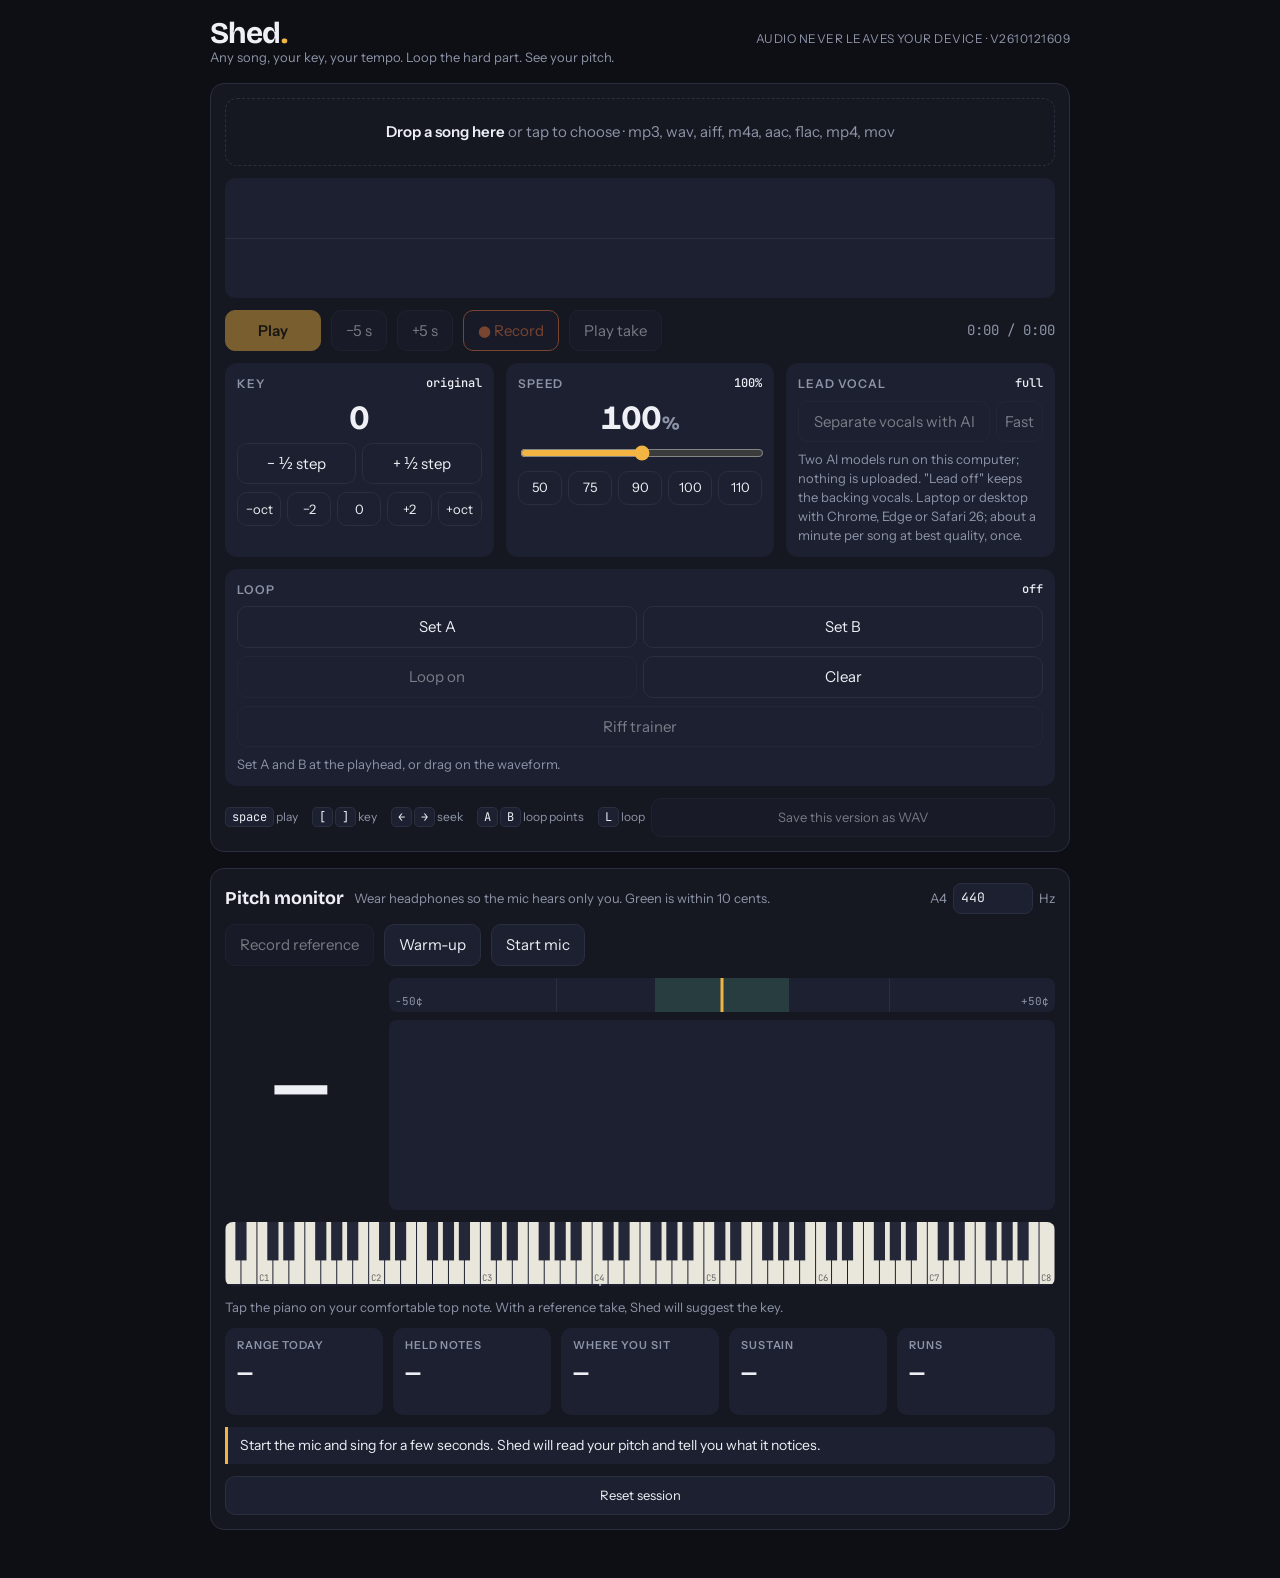
==== commit 1bc8abf1: "Roll back the live-monitor/zoom/takes update (33b128c): it made the pitch display erratic Co-Authore" ====
--- a/index.html
+++ b/index.html
@@ -71,22 +71,6 @@
 .meter .needle{position:absolute;top:0;bottom:0;width:3px;left:50%;background:var(--accent);transform:translateX(-50%);transition:left .06s linear}
 .meter .lbl{position:absolute;bottom:2px;font-size:11px;color:var(--muted);font-family:var(--mono)}
 canvas.trace{width:100%;height:190px;display:block;border-radius:8px;background:var(--panel2);touch-action:none}
-.tracewrap{position:relative}
-.zoom{position:absolute;top:6px;right:6px;display:flex;align-items:center;gap:2px;background:rgba(13,15,20,.72);border:1px solid var(--line);border-radius:999px;padding:2px}
-.zoom button{min-height:26px;min-width:26px;padding:0;border-radius:999px;border:none;background:none;font-size:16px;line-height:1;color:var(--fg)}
-.zoom button:hover{background:var(--panel2)}
-.zoom span{font-family:var(--mono);font-size:11px;color:var(--muted);min-width:22px;text-align:center}
-.reviewbar{display:flex;flex-direction:column;gap:8px;background:var(--panel2);border:1px solid var(--accent);border-radius:10px;padding:10px 12px}
-.revhead{display:flex;align-items:center;gap:8px;flex-wrap:wrap}
-.revhead b{font-family:var(--display);font-size:16px}
-.revhead button{min-height:34px;font-size:13px;padding:5px 12px}
-.revhead .spacer{flex:1}
-canvas.overview{width:100%;height:34px;display:block;border-radius:6px;background:var(--bg);cursor:pointer;touch-action:none}
-.takes{display:flex;gap:6px;align-items:center;overflow-x:auto;padding-bottom:2px;scrollbar-width:thin}
-.takes .lbl{font-size:11px;letter-spacing:.08em;text-transform:uppercase;color:var(--muted);font-weight:600;margin-right:2px;flex:0 0 auto}
-.takes button{flex:0 0 auto;min-height:32px;padding:4px 10px;font-size:12.5px;white-space:nowrap}
-.takes button small{color:var(--muted);margin-left:6px}
-.takes button.on{border-color:var(--accent);color:var(--accent)}
 canvas.piano{width:100%;height:64px;display:block;border-radius:8px;background:var(--panel2)}
 .session{display:grid;gap:10px}
 .stat{background:var(--panel2);border-radius:10px;padding:10px 12px;display:flex;flex-direction:column;gap:4px;min-width:0}
@@ -144,15 +128,11 @@
   #export{width:100%}
   .monhead h2{font-size:16px}.monhead .hint{display:none}
   .monhead button{min-height:36px;padding:6px 10px;font-size:13px}
-  .mon{grid-template-columns:1fr;gap:8px}
-  .mon > div:first-child{display:flex;align-items:baseline;justify-content:center;gap:12px}
-  .mon > div:first-child .hz{min-height:0}
+  .mon{grid-template-columns:96px 1fr;gap:10px}
   .note{font-size:44px;min-height:44px}.note small{font-size:16px}
   .hz{font-size:11px}
   .meter{height:26px}
-  canvas.trace{height:170px}
-  .revhead button{min-height:32px;padding:4px 9px}
-  .zoom button{min-height:30px;min-width:30px}
+  canvas.trace{height:150px}
   canvas.piano{height:40px}
   #keyfind{font-size:12px}
   .session{grid-template-columns:1fr 1fr;gap:8px;align-items:start}
@@ -186,6 +166,7 @@
       <button id="back" class="x-more" disabled title="Back 5 s">−5 s</button>
       <button id="fwd" class="x-more" disabled title="Forward 5 s">+5 s</button>
       <button id="rec" class="rec" disabled title="Record yourself over the song">● Record</button>
+      <button id="playTake" class="x-more" disabled title="Hear your last take with the song">Play take</button>
       <button id="loop2" class="phone-only" disabled title="Loop on/off">Loop</button>
       <div class="time"><span id="tcur">0:00</span> / <span id="tdur">0:00</span></div>
     </div>
@@ -263,24 +244,15 @@
         <button id="warmStop">Stop</button>
       </div>
     </div>
-    <div class="reviewbar" id="reviewBar" hidden>
-      <div class="revhead"><b id="revTitle">Take</b><span class="hint" id="revInfo"></span><span class="spacer"></span>
-        <button id="revPlay" class="primary">Play</button><button id="revDel" title="Delete this take">Delete</button><button id="revExit">Back to live</button></div>
-      <canvas class="overview" id="overview" height="34" aria-label="The whole take; tap to jump"></canvas>
-    </div>
     <div class="mon">
       <div><div class="note" id="note">—</div><div class="hz" id="hz"></div></div>
       <div style="display:flex;flex-direction:column;gap:8px;min-width:0">
         <div class="meter"><div class="zone"></div><div class="tick" style="left:50%"></div><div class="tick" style="left:25%"></div><div class="tick" style="left:75%"></div><div class="needle" id="needle"></div><span class="lbl" style="left:6px">−50¢</span><span class="lbl" style="right:6px">+50¢</span></div>
-        <div class="tracewrap">
-          <canvas class="trace" id="trace" height="190"></canvas>
-          <div class="zoom" aria-label="Zoom"><button id="zOut" aria-label="Zoom out">−</button><span id="zLbl">1×</span><button id="zIn" aria-label="Zoom in">+</button></div>
-        </div>
+        <canvas class="trace" id="trace" height="190"></canvas>
       </div>
     </div>
     <canvas class="piano" id="piano" height="64" aria-label="88-key piano showing the note you are singing; tap a key to mark your comfortable top note"></canvas>
     <div class="hint" id="keyfind">Tap the piano on your comfortable top note. With a reference take, Shed will suggest the key.</div>
-    <div class="takes" id="takes" hidden></div>
     <div class="session">
       <div class="stat"><span class="k">Range today</span><b id="stRange">—</b><small id="stRangeSub"></small></div>
       <div class="stat"><span class="k">Held notes</span><b id="stTune">—</b><small id="stTuneSub"></small></div>
@@ -567,71 +539,6 @@
   return pts;
 }
 if (typeof module !== 'undefined') module.exports.trackMelody = trackMelody;
-
-// ---------- Live pitch tracker (streaming) ----------
-// Same core as trackMelody (McLeod NSDF via FFT autocorrelation) plus what a live monitor needs:
-// 60 Hz high-pass, adaptive noise floor, clarity hysteresis for voicing, onset confirmation,
-// octave-jump confirmation and a 3-frame median. Feed any block size; emits one frame per hop.
-class LivePitch {
-  constructor(sr, opts = {}) {
-    this.sr = sr; this.N = 2048; this.H = opts.hop || 512; this.M = 4096; this.fft = makeFFT(this.M);
-    this.re = new Float32Array(this.M); this.im = new Float32Array(this.M); this.cum = new Float64Array(this.N + 1);
-    this.buf = new Float32Array(this.N); this.fill = 0; this.sinceHop = 0; this.w = 0;
-    this.lagMin = Math.floor(sr / 1500); this.lagMax = Math.min(this.N - 2, Math.ceil(sr / 62));
-    this.nsdf = new Float32Array(this.lagMax + 2);
-    // 2nd-order Butterworth high-pass at 60 Hz
-    const w0 = 2 * Math.PI * 60 / sr, cw = Math.cos(w0), al = Math.sin(w0) / (2 * Math.SQRT1_2), a0 = 1 + al;
-    this.hp = { b0: (1 + cw) / 2 / a0, b1: -(1 + cw) / a0, b2: (1 + cw) / 2 / a0, a1: -2 * cw / a0, a2: (1 - al) / a0, x1: 0, x2: 0, y1: 0, y2: 0 };
-    this.floor = 1e-3; this.voiced = false; this.onset = 0; this.prev = null; this.pend = null; this.med = [];
-  }
-  // returns raw estimate {midi, clarity, rms} or null for the current window
-  analyse() {
-    const { N, M, re, im, cum, nsdf, lagMin, lagMax } = this; const x = this.buf;
-    let e = 0; for (let i = 0; i < N; i++) { const v = x[i]; re[i] = v; im[i] = 0; e += v * v; } for (let i = N; i < M; i++) { re[i] = 0; im[i] = 0; }
-    const rms = Math.sqrt(e / N);
-    // adaptive noise floor: falls fast, rises slowly (≈ 3 s), so it tracks the room, not the voice
-    this.floor = rms < this.floor ? 0.7 * this.floor + 0.3 * rms : this.floor * 1.004 + 1e-7;
-    const gate = Math.max(this.floor * 3.2, 4e-4);
-    if (rms < gate) return { midi: null, clarity: 0, rms };
-    this.fft(re, im, false); for (let i = 0; i < M; i++) { re[i] = re[i] * re[i] + im[i] * im[i]; im[i] = 0; } this.fft(re, im, true);
-    cum[0] = 0; for (let i = 0; i < N; i++) cum[i + 1] = cum[i] + x[i] * x[i];
-    let maxV = 0;
-    for (let tau = lagMin; tau <= lagMax + 1; tau++) { const m = cum[N - tau] + (cum[N] - cum[tau]); const v = m > 0 ? 2 * (re[tau] / M) / m : 0; nsdf[tau] = v; if (tau <= lagMax && v > maxV) maxV = v; }
-    if (maxV < 0.45) return { midi: null, clarity: maxV, rms };
-    const thr = maxV * 0.88; let best = -1;
-    for (let tau = lagMin + 1; tau <= lagMax; tau++) if (nsdf[tau] > nsdf[tau - 1] && nsdf[tau] >= nsdf[tau + 1] && nsdf[tau] >= thr) { best = tau; break; }
-    if (best < 0) return { midi: null, clarity: maxV, rms };
-    const a = nsdf[best - 1], b = nsdf[best], c = nsdf[best + 1]; const den = a - 2 * b + c; const shift = den ? (a - c) / (2 * den) : 0;
-    const f0 = this.sr / (best + Math.max(-0.5, Math.min(0.5, shift)));
-    return { midi: 69 + 12 * Math.log2(f0 / 440), clarity: b, rms };
-  }
-  // continuity, hysteresis and smoothing on top of the raw estimate
-  decide(r) {
-    const onThr = 0.72, offThr = 0.5;
-    let m = r.midi != null && r.clarity >= (this.voiced ? offThr : onThr) ? r.midi : null;
-    if (m == null) { this.voiced = false; this.onset = 0; this.prev = null; this.pend = null; this.med.length = 0; return null; }
-    if (!this.voiced) { this.onset++; if (this.onset < 2) { this.prev = m; return null; } this.voiced = true; }
-    if (this.prev != null) {
-      const d = m - this.prev;
-      if (Math.abs(Math.abs(d) - 12) < 0.8 || Math.abs(Math.abs(d) - 19) < 0.8) {      // octave or octave+fifth jump: confirm before accepting
-        if (this.pend && Math.abs(this.pend.m - m) < 0.8) this.pend.n++; else this.pend = { m, n: 1 };
-        if (this.pend.n < 3) m = this.prev; else this.pend = null;
-      } else this.pend = null;
-    }
-    this.prev = m; this.med.push(m); if (this.med.length > 3) this.med.shift();
-    const s = this.med.slice().sort((p, q) => p - q); return s[s.length >> 1];
-  }
-  // push samples; calls onFrame(midiOrNull, rms) once per hop
-  push(samples, onFrame) {
-    const hp = this.hp, N = this.N, H = this.H, b = this.buf;
-    for (let i = 0; i < samples.length; i++) {
-      const x0 = samples[i]; const y = hp.b0 * x0 + hp.b1 * hp.x1 + hp.b2 * hp.x2 - hp.a1 * hp.y1 - hp.a2 * hp.y2; hp.x2 = hp.x1; hp.x1 = x0; hp.y2 = hp.y1; hp.y1 = y;
-      const ring = this.ring || (this.ring = new Float32Array(N)); ring[this.w] = y; this.w = (this.w + 1) % N; if (this.fill < N) this.fill++;
-      if (this.fill === N && ++this.sinceHop >= H) { this.sinceHop = 0; const w = this.w; b.set(ring.subarray(w), 0); b.set(ring.subarray(0, w), N - w); const r = this.analyse(); onFrame(this.decide(r), r.rms, i); }
-    }
-  }
-}
-if (typeof module !== 'undefined') module.exports.LivePitch = LivePitch;
 </script>
 <script>
 (() => {
@@ -653,7 +560,6 @@
   workers: [], pending: new Map(), queue: [],
 };
 const dspURL = URL.createObjectURL(new Blob([$('dspsrc').textContent], { type: 'text/javascript' }));
-const { LivePitch } = new Function($('dspsrc').textContent + '\n;return { LivePitch };')();
 
 function ensureCtx() {
   if (ctx) { if (ctx.state === 'suspended') ctx.resume(); return; }
@@ -793,10 +699,10 @@
     // Very long files (over 12 min) are processed in mono to keep memory and render time in check on phones.
     if (chans.length === 2 && ab.duration > 12 * 60) { const m = new Float32Array(chans[0].length); for (let i = 0; i < m.length; i++) m[i] = 0.5 * (chans[0][i] + chans[1][i]); S.src = [m]; }
     else S.src = chans.map(c => new Float32Array(c)); // own copies
-    S.pos = 0; S.outLen = 0; S.playing = false; S.loopA = S.loopB = null; S.loop = false; S.loops = 0; S.file = file; S.ref = null; if (TK.cur) finishTake(); if (REV) closeReview(true); S.srcFull = null; S.vocal = 0; S.stems = saved && saved.stems ? { L: fromI16(saved.stems.l), R: fromI16(saved.stems.r), leadL: saved.stems.ll ? fromI16(saved.stems.ll) : null, leadR: saved.stems.lr ? fromI16(saved.stems.lr) : null } : null; document.querySelectorAll('[data-v]').forEach(b => b.classList.toggle('on', b.dataset.v === '0')); $('voclbl').textContent = 'full'; stemsUI();
+    S.pos = 0; S.outLen = 0; S.playing = false; S.loopA = S.loopB = null; S.loop = false; S.loops = 0; S.file = file; S.ref = null; take = null; $('playTake').disabled = true; S.srcFull = null; S.vocal = 0; S.stems = saved && saved.stems ? { L: fromI16(saved.stems.l), R: fromI16(saved.stems.r), leadL: saved.stems.ll ? fromI16(saved.stems.ll) : null, leadR: saved.stems.lr ? fromI16(saved.stems.lr) : null } : null; document.querySelectorAll('[data-v]').forEach(b => b.classList.toggle('on', b.dataset.v === '0')); $('voclbl').textContent = 'full'; stemsUI();
     peaks = null;
-    if (saved) { S.id = saved.id; setTimeout(refreshTakes, 0); S.semis = saved.semis || 0; S.tempo = saved.tempo || 1; S.loopA = saved.loopA ?? null; S.loopB = saved.loopB ?? null; S.loop = !!saved.loop; S.ref = saved.ref || null; setKey(S.semis, true); setSpeed(S.tempo * 100, true); saveSongSoon(); }
-    else { S.id = null; setKey(0, true); setSpeed(100, true); saveSong().then(refreshTakes); }
+    if (saved) { S.id = saved.id; S.semis = saved.semis || 0; S.tempo = saved.tempo || 1; S.loopA = saved.loopA ?? null; S.loopB = saved.loopB ?? null; S.loop = !!saved.loop; S.ref = saved.ref || null; setKey(S.semis, true); setSpeed(S.tempo * 100, true); saveSongSoon(); }
+    else { S.id = null; setKey(0, true); setSpeed(100, true); saveSong(); }
     $('rec').disabled = false; $('refBtn').disabled = false; $('trainer').disabled = false;
     updateRefUI();
     ['play','back','fwd'].forEach(id => $(id).disabled = false);
@@ -981,176 +887,128 @@
 // ---------- Pitch monitor ----------
 let micStream = null, analyser = null, micOn = false, traceHist = [];
 const trace = $('trace'), tctx = trace.getContext('2d');
-let recNode = null, refRec = null, livePitch = null;
-const frameQ = [];                 // frames from the audio thread, drained by the display loop
+let recNode = null, recording = null, take = null, refRec = null;
 async function startMic() { if (!micOn) await micToggle(); return micOn; }
 $('mic').addEventListener('click', () => micToggle());
 async function micToggle(quiet) {
-  if (micOn) { try { localStorage.setItem('shed.mic', '0'); } catch (e) {} finishTake(); if (refRec) stopRef(); micOn = false; if (recNode) { try { recNode.disconnect(); } catch (e) {} recNode = null; } micStream.getTracks().forEach(t => t.stop()); micStream = null; $('mic').textContent = 'Start mic'; $('mic').classList.remove('on'); $('note').textContent = '—'; $('hz').textContent = ''; return; }
+  if (micOn) { try { localStorage.setItem('shed.mic', '0'); } catch (e) {} if (recording) stopRecording(); if (refRec) stopRef(); micOn = false; micStream.getTracks().forEach(t => t.stop()); micStream = null; $('mic').textContent = 'Start mic'; $('mic').classList.remove('on'); $('note').textContent = '—'; $('hz').textContent = ''; return; }
   ensureCtx();
   try {
     micStream = await navigator.mediaDevices.getUserMedia({ audio: { echoCancellation: false, noiseSuppression: false, autoGainControl: false } });
   } catch (err) { if (!quiet) toast('Microphone not available here. Allow mic access in your browser, or open Shed in Safari/Chrome.'); return; }
   try { localStorage.setItem('shed.mic', '1'); } catch (e) {}
   const srcNode = ctx.createMediaStreamSource(micStream);
-  // Every 512 samples (≈11 ms) the detector reads the last 2048 (≈46 ms) and emits one frame.
-  livePitch = new LivePitch(ctx.sampleRate);
-  recNode = ctx.createScriptProcessor(1024, 1, 1);
-  recNode.onaudioprocess = (e) => {
-    const x = e.inputBuffer.getChannelData(0), n = x.length, tNow = performance.now(), sr = ctx.sampleRate;
-    const posNow = S.playing && S.outLen ? S.pos : null;
-    livePitch.push(x, (midi, rms, i) => {
-      // timestamp at the centre of the analysed window (minus the median filter's one-frame delay)
-      const ago = (n - 1 - i + 1024 + 512) / sr;
-      frameQ.push({ t: tNow - ago * 1000, midi, posAgo: ago });
-    });
-  };
-  analyser = recNode; const sink = ctx.createGain(); sink.gain.value = 0; srcNode.connect(recNode).connect(sink).connect(ctx.destination);
-  micStream._src = srcNode;
+  analyser = ctx.createAnalyser(); analyser.fftSize = 2048; srcNode.connect(analyser);
+  recNode = ctx.createScriptProcessor(4096, 1, 1); recNode.onaudioprocess = (e) => { if (recording) recording.chunks.push(new Float32Array(e.inputBuffer.getChannelData(0))); }; const sink = ctx.createGain(); sink.gain.value = 0; srcNode.connect(recNode).connect(sink).connect(ctx.destination);
   micOn = true; $('mic').textContent = 'Stop mic'; $('mic').classList.add('on');
 }
+const tdBuf = new Float32Array(2048);
+// McLeod-style normalised autocorrelation pitch detector
+function detectPitch(buf, sr) {
+  const n = buf.length; let rms = 0; for (let i = 0; i < n; i++) rms += buf[i] * buf[i]; rms = Math.sqrt(rms / n);
+  if (rms < 0.01) return -1;
+  const maxLag = Math.floor(sr / 60), minLag = Math.floor(sr / 1200);
+  const nsdf = new Float32Array(maxLag + 1);
+  for (let lag = minLag; lag <= maxLag; lag++) { let ac = 0, m = 0; for (let i = 0; i < n - lag; i++) { ac += buf[i] * buf[i + lag]; m += buf[i] * buf[i] + buf[i + lag] * buf[i + lag]; } nsdf[lag] = m > 0 ? 2 * ac / m : 0; }
+  // pick first strong peak
+  let best = -1, bestV = 0, maxV = 0;
+  for (let lag = minLag + 1; lag < maxLag; lag++) if (nsdf[lag] > maxV) maxV = nsdf[lag];
+  const thr = Math.max(0.8, maxV * 0.9);
+  let lag = minLag + 1;
+  while (lag < maxLag) {
+    if (nsdf[lag] > nsdf[lag - 1] && nsdf[lag] >= nsdf[lag + 1] && nsdf[lag] > thr) { best = lag; bestV = nsdf[lag]; break; }
+    lag++;
+  }
+  if (best < 0 || bestV < 0.8) return -1;
+  const a = nsdf[best - 1], b = nsdf[best], c = nsdf[best + 1];
+  const shift = (a - c) / (2 * (a - 2 * b + c) || 1);
+  return sr / (best + shift);
+}
 let lastDet = 0;
-const sessionLog = [];            // {t, midi, frac} voiced frames for the whole session
+const sessionLog = [];            // {t, midi} voiced frames for the whole session
 let viewLo = 55 - 8;              // bottom MIDI note of the trace window (smoothly follows the voice)
+const VIEW_SPAN = 17;             // semitones visible in the trace
 const KEY_W = 46;                 // width of the vertical keyboard inside the trace
-// Zoom: semitones visible and seconds of history. Zooming in shows cents gridlines for studying stability.
-const ZOOMS = [{ span: 24, secs: 10, lbl: '½×' }, { span: 17, secs: 8, lbl: '1×' }, { span: 12, secs: 6, lbl: '1.5×' }, { span: 7, secs: 5, lbl: '2.5×' }, { span: 4, secs: 4, lbl: '4×' }, { span: 2, secs: 3, lbl: '8×' }];
-let zoomI = 1; try { const z = +localStorage.getItem('shed.zoom'); if (z >= 0 && z < ZOOMS.length && localStorage.getItem('shed.zoom') !== null) zoomI = z; } catch (e) {}
-const viewSpan = () => ZOOMS[zoomI].span, viewMs = () => ZOOMS[zoomI].secs * 1000;
-let lastMidi = null, lastAnalysis = 0, lastFrame = null;
-// Song-position lag: the song is heard ~one output buffer after it is rendered.
-const songLag = () => 4096 + Math.round(((ctx && ctx.outputLatency) || 0) * ((ctx && ctx.sampleRate) || 44100));
-function onFrame(f) {
-  const midi = f.midi;
-  const frac = S.playing && S.outLen ? Math.max(0, S.pos - songLag() - f.posAgo * S.sr) / S.outLen : null;
-  if (midi != null) {
-    const pt = { t: f.t, midi, frac };
-    traceHist.push(pt); sessionLog.push(pt); lastMidi = midi; lastFrame = pt;
-    if (refRec && frac != null) refRec.points.push({ frac, midi });
-    if (TK.cur) TK.cur.points.push(f.t - TK.cur.t0, midi, frac == null ? -1 : frac);
-    if (sessionLog.length > 90000) sessionLog.splice(0, 10000);
-  } else { traceHist.push({ t: f.t, midi: null }); lastMidi = null; }
-}
-function showReadout(midi) {
-  if (midi == null) return;
-  const a4 = +$('a4').value || 440; const m = midi + 12 * Math.log2(440 / a4); const f = 440 * Math.pow(2, (midi - 69) / 12) * (a4 / 440);
-  const nearest = Math.round(m), cents = (m - nearest) * 100;
-  $('note').innerHTML = NOTE_NAMES[((nearest % 12) + 12) % 12] + '<small>' + (Math.floor(nearest / 12) - 1) + '</small>';
-  $('hz').textContent = f.toFixed(1) + ' Hz · ' + (cents >= 0 ? '+' : '') + cents.toFixed(0) + '¢';
-  $('needle').style.left = (50 + cents) + '%';
-  $('needle').style.background = Math.abs(cents) <= 10 ? 'var(--good)' : Math.abs(cents) <= 25 ? 'var(--accent)' : 'var(--warn)';
-}
-function followVoice(midi, k) {
-  if (midi == null) return; const sp = viewSpan(); const lo = viewLo + sp * 0.3, hi = viewLo + sp * 0.7;
-  const target = midi < lo ? midi - sp * 0.3 : midi > hi ? midi - sp * 0.7 : viewLo; viewLo += (target - viewLo) * k;
-}
+let lastMidi = null, lastAnalysis = 0;
 function monitorTick(now) {
-  if (REV) { frameQ.length = 0; reviewTick(now); requestAnimationFrame(monitorTick); return; }
-  if (micOn && recNode) {
-    while (frameQ.length) onFrame(frameQ.shift());
-    if (lastMidi != null) showReadout(lastMidi);
-    while (traceHist.length && now - traceHist[0].t > 11000) traceHist.shift();
-    // ease the window so the voice stays inside the middle of the trace (tighter when zoomed in)
-    followVoice(lastMidi, zoomI >= 3 ? 0.25 : 0.15);
-    if (TK.cur) takeTick(now);
+  if (micOn && analyser && now - lastDet > 40) {
+    lastDet = now;
+    analyser.getFloatTimeDomainData(tdBuf);
+    const f = detectPitch(tdBuf, ctx.sampleRate);
+    const a4 = +$('a4').value || 440;
+    if (f > 0) {
+      const midi = 69 + 12 * Math.log2(f / a4);
+      const nearest = Math.round(midi), cents = (midi - nearest) * 100;
+      $('note').innerHTML = NOTE_NAMES[((nearest % 12) + 12) % 12] + '<small>' + (Math.floor(nearest / 12) - 1) + '</small>';
+      $('hz').textContent = f.toFixed(1) + ' Hz · ' + (cents >= 0 ? '+' : '') + cents.toFixed(0) + '¢';
+      $('needle').style.left = (50 + cents) + '%';
+      $('needle').style.background = Math.abs(cents) <= 10 ? 'var(--good)' : Math.abs(cents) <= 25 ? 'var(--accent)' : 'var(--warn)';
+      const frac = S.playing && S.outLen ? S.pos / S.outLen : null;
+      traceHist.push({ t: now, midi, frac }); sessionLog.push({ t: now, midi, frac }); lastMidi = midi;
+      if (refRec && frac != null) refRec.points.push({ frac, midi });
+      if (sessionLog.length > 45000) sessionLog.splice(0, 5000);
+    } else { traceHist.push({ t: now, midi: null }); lastMidi = null; }
+    while (traceHist.length && now - traceHist[0].t > 8000) traceHist.shift();
+    // ease the window so the voice stays inside the middle 60% of the trace
+    if (lastMidi != null) { const lo = viewLo + VIEW_SPAN * 0.2, hi = viewLo + VIEW_SPAN * 0.8; const target = lastMidi < lo ? lastMidi - VIEW_SPAN * 0.2 : lastMidi > hi ? lastMidi - VIEW_SPAN * 0.8 : viewLo; viewLo += (target - viewLo) * 0.15; }
     drawTrace(now); drawPiano();
     if (now - lastAnalysis > 1000) { lastAnalysis = now; analyseSession(); }
     trainerTick(); warmTick(now);
     if (refRec && S.loop && S.loops !== refRec.loops) stopRef();
-    if (refRec && !S.playing) stopRef();
-  } else frameQ.length = 0;
-  takeWatch();
+    if (recording && S.loop && S.loops !== recording.loops) stopRecording();
+    if ((refRec || recording) && !S.playing) { if (refRec) stopRef(); if (recording) stopRecording(); }
+  }
   requestAnimationFrame(monitorTick);
 }
 const isBlack = (m) => [1, 3, 6, 8, 10].includes(((m % 12) + 12) % 12);
-// Draws the pitch line. Live: newest at the right edge. Review: the take around its playhead (at 70% of the width).
 function drawTrace(now) {
   const dpr = window.devicePixelRatio || 1, W = trace.clientWidth, H = trace.clientHeight;
   if (trace.width !== Math.round(W * dpr)) { trace.width = Math.round(W * dpr); trace.height = Math.round(H * dpr); }
   tctx.setTransform(dpr, 0, 0, dpr, 0, 0); tctx.clearRect(0, 0, W, H);
   const cs = getComputedStyle(document.documentElement); const css = { getPropertyValue: (k) => cs.getPropertyValue(k).trim() };
-  const span = viewSpan(), lo = viewLo, hi = viewLo + span, rowH = H / span;
-  const yOfM = (m) => H - (m + 0.5 - lo) / (hi - lo) * H;          // y of a (fractional) MIDI value; note centres sit mid-row
-  const TW = W - KEY_W, ms = viewMs();
-  const review = !!REV, head = review ? KEY_W + TW * 0.7 : W;      // x of "now"
-  const xOfT = (t) => head - (now - t) / ms * TW;
-  const cur = review ? (REV.curMidi != null ? Math.round(REV.curMidi) : null) : (lastMidi != null ? Math.round(lastMidi) : null);
-  // keyboard + row guides
+  const lo = viewLo, hi = viewLo + VIEW_SPAN, rowH = H / VIEW_SPAN;
+  const yOf = (m) => H - (m + 0.5 - lo) / (hi - lo) * H;   // centre of note m
+  // vertical keyboard on the left: white keys light, black keys dark, aligned row per semitone
+  const cur = lastMidi != null ? Math.round(lastMidi) : null;
   tctx.font = '10px ' + css.getPropertyValue('--mono');
   for (let m = Math.floor(lo) - 1; m <= Math.ceil(hi) + 1; m++) {
-    const yc = yOfM(m), y = yc - rowH / 2, black = isBlack(m);
-    tctx.fillStyle = m === cur ? css.getPropertyValue('--accent') : black ? '#343a4f' : '#e9e6dc';
+    const y = yOf(m) - rowH / 2, black = isBlack(m);
+    tctx.fillStyle = black ? '#343a4f' : '#e9e6dc';
+    if (m === cur) tctx.fillStyle = css.getPropertyValue('--accent');
     tctx.fillRect(0, y, black ? KEY_W * 0.62 : KEY_W, rowH - 1);
+    // row guide across the trace
     tctx.fillStyle = black ? 'rgba(255,255,255,0.025)' : 'rgba(255,255,255,0.055)';
-    tctx.fillRect(KEY_W, y, TW, rowH - 1);
-    const label = zoomI >= 3 ? noteName(m) : (m % 12 === 0 ? 'C' + (Math.floor(m / 12) - 1) : '');
-    if (label && rowH >= 11) { tctx.fillStyle = m === cur ? css.getPropertyValue('--accent-ink') : black ? '#c9cbd4' : '#555'; tctx.fillText(label, 3, yc + 3.5); }
-    // zoomed in: cents grid for every note — centre line, ±10¢ in-tune band, ±25¢ guides
-    if (zoomI >= 3) {
-      const c2y = (c) => yOfM(m + c / 100);
-      tctx.fillStyle = 'rgba(95,211,141,0.10)'; tctx.fillRect(KEY_W, c2y(10), TW, c2y(-10) - c2y(10));
-      tctx.fillStyle = 'rgba(238,240,246,0.16)'; tctx.fillRect(KEY_W, yc - 0.5, TW, 1);
-      if (zoomI >= 4) { tctx.fillStyle = 'rgba(238,240,246,0.07)'; for (const c of [-25, 25]) tctx.fillRect(KEY_W, c2y(c) - 0.5, TW, 1);
-        if (m === (cur ?? Math.round(lo + span / 2 - 0.5))) { tctx.fillStyle = '#7d849a'; tctx.fillText('+25¢', KEY_W + 5, c2y(25) - 3); tctx.fillText('−25¢', KEY_W + 5, c2y(-25) + 11); } }
-    }
-  }
+    tctx.fillRect(KEY_W, y, W - KEY_W, rowH - 1);
+    if (m % 12 === 0 && !black) { tctx.fillStyle = m === cur ? css.getPropertyValue('--accent-ink') : '#555'; tctx.fillText('C' + (Math.floor(m / 12) - 1), KEY_W - 20, y + rowH - 3); }
+  }
+  // divider
   tctx.fillStyle = css.getPropertyValue('--line'); tctx.fillRect(KEY_W, 0, 1, H);
-  // ghost line: the reference melody, aligned to song time and shifted with the key
-  if (S.ref && S.ref.points.length && (review || (S.playing && S.outLen))) {
-    const shift = (review ? S.semis - S.ref.semis : S.semis - S.ref.semis) + refOctave();
-    tctx.strokeStyle = 'rgba(238,240,246,0.35)'; tctx.lineWidth = zoomI >= 3 ? 8 : 6; tctx.lineCap = 'round'; tctx.beginPath(); let on = false;
+  // ghost line: the reference take, aligned to song time and shifted with the key
+  if (S.ref && S.ref.points.length && S.playing && S.outLen) {
+    const shift = S.semis - S.ref.semis + refOctave(), TWg = W - KEY_W, spanG = 8000;
+    tctx.strokeStyle = 'rgba(238,240,246,0.35)'; tctx.lineWidth = 6; tctx.lineCap = 'round'; tctx.beginPath(); let on = false;
     for (let x = KEY_W; x <= W; x += 3) {
-      const t = now - (head - x) / TW * ms;
-      const frac = review ? takeFracAt(t) : (S.pos - songLag() - (now - t) / 1000 * S.sr) / S.outLen;
-      const m = frac == null ? null : refAt(frac); if (m == null) { on = false; continue; }
-      const yy = yOfM(m + shift); if (!on) { tctx.moveTo(x, yy); on = true; } else tctx.lineTo(x, yy);
+      const dt = (W - x) / TWg * spanG; const frac = (S.pos - dt / 1000 * S.sr) / S.outLen;
+      const m = refAt(frac); if (m == null) { on = false; continue; }
+      const yy = H - (m + shift + 0.5 - lo) / (hi - lo) * H;
+      if (!on) { tctx.moveTo(x, yy); on = true; } else tctx.lineTo(x, yy);
     }
     tctx.stroke();
   }
   // the pitch line
-  const lw = zoomI >= 4 ? 2 : 2.5; tctx.lineWidth = lw; tctx.lineCap = 'round'; tctx.lineJoin = 'round';
-  const good = css.getPropertyValue('--good'), acc = css.getPropertyValue('--accent'), warn = css.getPropertyValue('--warn');
-  let prev = null, dot = null; const tFrom = now - ms * (review ? 1.05 : 1.0), tTo = review ? now + ms * 0.45 : now;
-  const pts = review ? REV.pts : traceHist; let i0 = 0;
-  if (review) { let a2 = 0, b2 = pts.length; while (a2 < b2) { const mid = (a2 + b2) >> 1; if (pts[mid].t < tFrom) a2 = mid + 1; else b2 = mid; } i0 = a2; }
-  for (let i = i0; i < pts.length; i++) {
-    const p = pts[i]; if (p.t > tTo) break;
+  tctx.lineWidth = 2.5; tctx.lineCap = 'round'; tctx.lineJoin = 'round';
+  let prev = null; const span = 8000, TW = W - KEY_W;
+  for (const p of traceHist) {
     if (p.midi == null) { prev = null; continue; }
-    if (prev && p.t - prev.t > 90) prev = null;                     // gap in the voice: lift the pen
-    const x = xOfT(p.t), y = yOfM(p.midi);
+    const x = W - (now - p.t) / span * TW, y = yOf(p.midi - 0.5 + 0.5) ;
+    const yy = H - (p.midi + 0.5 - lo) / (hi - lo) * H;
     const c = Math.abs(p.midi - Math.round(p.midi)) * 100;
-    tctx.strokeStyle = c <= 10 ? good : c <= 25 ? acc : warn;
-    if (review && p.t > now) tctx.globalAlpha = 0.35;
-    if (prev && x > KEY_W) { tctx.beginPath(); tctx.moveTo(Math.max(KEY_W, prev.x), prev.y); tctx.lineTo(x, y); tctx.stroke(); }
-    tctx.globalAlpha = 1;
-    prev = { x, y, t: p.t }; if (p.t <= now) dot = { x, y, c: tctx.strokeStyle };
-  }
-  if (review) { tctx.fillStyle = 'rgba(242,181,68,0.8)'; tctx.fillRect(head - 1, 0, 2, H); }
-  if (dot && (review || (prev && now - prev.t < 120))) { tctx.fillStyle = dot.c; tctx.beginPath(); tctx.arc(dot.x, dot.y, 4, 0, Math.PI * 2); tctx.fill(); }
-}
-// zoom controls: buttons, ctrl/⌘ + wheel (trackpad pinch on a Mac), two-finger pinch on a phone
-function setZoom(i) {
-  i = Math.max(0, Math.min(ZOOMS.length - 1, i)); if (i === zoomI) return;
-  const centre = (REV ? REV.curMidi : lastMidi) ?? (viewLo + viewSpan() / 2);
-  zoomI = i; viewLo = centre - viewSpan() / 2; $('zLbl').textContent = ZOOMS[i].lbl;
-  $('zIn').disabled = i === ZOOMS.length - 1; $('zOut').disabled = i === 0;
-  try { localStorage.setItem('shed.zoom', String(i)); } catch (e) {}
-  drawTrace(REV ? REV.pos : performance.now());
-}
-$('zIn').addEventListener('click', () => setZoom(zoomI + 1));
-$('zOut').addEventListener('click', () => setZoom(zoomI - 1));
-$('zLbl').textContent = ZOOMS[zoomI].lbl; $('zIn').disabled = zoomI === ZOOMS.length - 1; $('zOut').disabled = zoomI === 0;
-let wheelAcc = 0;
-trace.addEventListener('wheel', (e) => { if (!(e.ctrlKey || e.metaKey)) return; e.preventDefault(); wheelAcc += e.deltaY; if (Math.abs(wheelAcc) > 40) { setZoom(zoomI + (wheelAcc < 0 ? 1 : -1)); wheelAcc = 0; } }, { passive: false });
-const touches = new Map(); let pinch0 = null;
-trace.addEventListener('pointerdown', (e) => { touches.set(e.pointerId, { x: e.clientX, y: e.clientY }); if (touches.size === 2) { const [p, q] = [...touches.values()]; pinch0 = { d: Math.hypot(p.x - q.x, p.y - q.y), z: zoomI }; } else if (REV) { trace.setPointerCapture(e.pointerId); REV.drag = { x: e.clientX, pos: REV.pos }; revPause(); } });
-trace.addEventListener('pointermove', (e) => {
-  if (!touches.has(e.pointerId)) return; touches.set(e.pointerId, { x: e.clientX, y: e.clientY });
-  if (pinch0 && touches.size === 2) { const [p, q] = [...touches.values()]; const d = Math.hypot(p.x - q.x, p.y - q.y); const steps = Math.round(Math.log(d / pinch0.d) / Math.log(1.45)); setZoom(pinch0.z + steps); return; }
-  if (REV && REV.drag) { const TW = trace.clientWidth - KEY_W; revSeek(REV.drag.pos - (e.clientX - REV.drag.x) / TW * viewMs()); }
-});
-const endTouch = (e) => { touches.delete(e.pointerId); if (touches.size < 2) pinch0 = null; if (REV) REV.drag = null; };
-trace.addEventListener('pointerup', endTouch); trace.addEventListener('pointercancel', endTouch);
+    tctx.strokeStyle = c <= 10 ? css.getPropertyValue('--good') : c <= 25 ? css.getPropertyValue('--accent') : css.getPropertyValue('--warn');
+    if (prev && x > KEY_W) { tctx.beginPath(); tctx.moveTo(Math.max(KEY_W, prev.x), prev.y); tctx.lineTo(x, yy); tctx.stroke(); }
+    prev = { x, y: yy };
+  }
+  if (prev) { tctx.fillStyle = tctx.strokeStyle; tctx.beginPath(); tctx.arc(prev.x, prev.y, 4, 0, Math.PI * 2); tctx.fill(); }
+}
 // Full 88-key piano (A0 = 21 … C8 = 108). Lit key = note you are singing now; shaded band = range sung this session.
 const piano = $('piano'), pctx = piano.getContext('2d');
 let sessRange = null;
@@ -1186,8 +1044,8 @@
 // ---------- Session analysis: numbers first, then one or two plain-English observations ----------
 function pct(arr, q) { const a = arr.slice().sort((x, y) => x - y); return a[Math.min(a.length - 1, Math.floor(q * a.length))]; }
 function noteName(m) { return NOTE_NAMES[((Math.round(m) % 12) + 12) % 12] + (Math.floor(Math.round(m) / 12) - 1); }
-function analyseSession(L = sessionLog) {
-  { let v = 0; for (let i = 1; i < L.length; i++) { const dt = L[i].t - L[i - 1].t; if (dt > 0 && dt < 120) v += dt; } if (v < 2000) return; }   // ~2 s of voice before saying anything
+function analyseSession() {
+  const L = sessionLog; if (L.length < 60) return;                      // ~2.5 s of voice before saying anything
   const midis = L.map(p => p.midi);
   const lo = pct(midis, 0.03), hi = pct(midis, 0.97);
   sessRange = [Math.round(lo), Math.round(hi)];
@@ -1309,8 +1167,8 @@
   if (DB.db) return Promise.resolve(DB.db);
   return new Promise((res) => {
     try {
-      const r = indexedDB.open('shed', 2);
-      r.onupgradeneeded = () => { const d = r.result; if (!d.objectStoreNames.contains('songs')) d.createObjectStore('songs', { keyPath: 'id' }); if (!d.objectStoreNames.contains('takes')) d.createObjectStore('takes', { keyPath: 'id' }).createIndex('song', 'song'); };
+      const r = indexedDB.open('shed', 1);
+      r.onupgradeneeded = () => { const d = r.result; if (!d.objectStoreNames.contains('songs')) d.createObjectStore('songs', { keyPath: 'id' }); };
       r.onsuccess = () => { DB.db = r.result; res(DB.db); };
       r.onerror = () => res(null);
     } catch (e) { res(null); }
@@ -1321,10 +1179,6 @@
 async function dbDel(id) { const d = await openDB(); if (!d) return; return new Promise((res) => { const t = d.transaction('songs', 'readwrite'); t.objectStore('songs').delete(id); t.oncomplete = res; t.onerror = res; }); }
 function toI16(f) { const o = new Int16Array(f.length); for (let i = 0; i < f.length; i++) { const v = Math.max(-1, Math.min(1, f[i])); o[i] = v < 0 ? v * 32768 : v * 32767; } return o; }
 function fromI16(a) { const o = new Float32Array(a.length); for (let i = 0; i < a.length; i++) o[i] = a[i] / 32768; return o; }
-async function dbTakesFor(song) { const d = await openDB(); if (!d || !d.objectStoreNames.contains('takes')) return []; return new Promise((res) => { const q = d.transaction('takes').objectStore('takes').index('song').getAll(song); q.onsuccess = () => res(q.result || []); q.onerror = () => res([]); }); }
-async function dbPutTake(t) { const d = await openDB(); if (!d) return; await new Promise((res) => { const tx = d.transaction('takes', 'readwrite'); tx.objectStore('takes').put(t); tx.oncomplete = res; tx.onerror = res; });
-  const all = (await dbTakesFor(t.song)).sort((a, b) => b.created - a.created); for (const old of all.slice(TAKES_PER_SONG)) await dbDelTake(old.id); }
-async function dbDelTake(id) { const d = await openDB(); if (!d) return; return new Promise((res) => { const tx = d.transaction('takes', 'readwrite'); tx.objectStore('takes').delete(id); tx.oncomplete = res; tx.onerror = res; }); }
 let saveT;
 function saveSongSoon() { clearTimeout(saveT); saveT = setTimeout(saveSong, 600); }
 async function saveSong() {
@@ -1333,7 +1187,7 @@
   const packed = S.stems ? { l: toI16(S.stems.L), r: toI16(S.stems.R), ll: S.stems.leadL ? toI16(S.stems.leadL) : null, lr: S.stems.leadR ? toI16(S.stems.leadR) : null } : null;
   await dbPut({ id: S.id, name: S.name, file: S.file, semis: S.semis, tempo: S.tempo, loopA: S.loopA, loopB: S.loopB, loop: S.loop, ref: S.ref, stems: packed, opened: Date.now() });
   const all = (await dbAll()).sort((a, b) => b.opened - a.opened);
-  for (const old of all.slice(10)) { await dbDel(old.id); for (const t of await dbTakesFor(old.id)) await dbDelTake(t.id); }
+  for (const old of all.slice(10)) await dbDel(old.id);
   renderRecent(all.slice(0, 10));
 }
 function renderRecent(list) {
@@ -1350,164 +1204,38 @@
 }
 dbAll().then(all => renderRecent(all.sort((a, b) => b.opened - a.opened).slice(0, 10)));
 
-// ---------- Takes: every pass you sing with the song is kept (pitch line + your voice) ----------
-// A take starts when the song plays with the mic on and ends when playback stops. Kept with the song, newest 8.
-const TK = { cur: null, list: [] };
-const TAKE_MIN_VOICED_MS = 3000, TAKES_PER_SONG = 8;
-function recMime() { if (!window.MediaRecorder) return null; for (const m of ['audio/webm;codecs=opus', 'audio/mp4', 'audio/webm', 'audio/ogg;codecs=opus']) if (MediaRecorder.isTypeSupported && MediaRecorder.isTypeSupported(m)) return m; return ''; }
-function startTake() {
-  if (TK.cur || !S.src || !S.id || !micOn || REV) return;
-  const t0 = performance.now();
-  TK.cur = { t0, points: [], timeline: [], songId: S.id, semis: S.semis, tempo: S.tempo, loopA: S.loopA, loopB: S.loopB, loop: S.loop, startFrac: S.pos / S.outLen, audioOffset: 0, chunks: [], rec: null, lastTL: 0 };
-  const mime = recMime();
-  if (mime !== null && micStream) {
-    try {
-      const rec = new MediaRecorder(micStream, mime ? { mimeType: mime, audioBitsPerSecond: 128000 } : undefined);
-      const take = TK.cur; take.rec = rec; take.mime = rec.mimeType || mime;
-      rec.ondataavailable = (e) => { if (e.data && e.data.size) take.chunks.push(e.data); };
-      rec.onstart = () => { take.audioOffset = performance.now() - take.t0; };
-      rec.start(1000);
-    } catch (e) { TK.cur.rec = null; }
-  }
-}
-function takeTick(now) {
-  const k = TK.cur; if (!k) return;
-  if (now - k.lastTL >= 100 && S.outLen) { k.timeline.push(now - k.t0, Math.max(0, S.pos - songLag()) / S.outLen); k.lastTL = now; }
-}
-// start/stop takes from the transport state
-function takeWatch() {
-  const want = micOn && S.playing && !!S.src && !REV && !!S.id;
-  if (want && !TK.cur) startTake();
-  else if (!want && TK.cur) finishTake();
-}
-async function finishTake() {
-  const k = TK.cur; if (!k) return; TK.cur = null;
-  const n = k.points.length / 3; let voicedMs = 0; for (let i = 1; i < n; i++) { const dt = k.points[i * 3] - k.points[(i - 1) * 3]; if (dt < 60) voicedMs += dt; }
-  const audio = await new Promise((res) => { if (!k.rec || k.rec.state === 'inactive') return res(null); k.rec.onstop = () => res(k.chunks.length ? new Blob(k.chunks, { type: k.mime }) : null); try { k.rec.stop(); } catch (e) { res(null); } });
-  if (voicedMs < TAKE_MIN_VOICED_MS) return;
-  const dur = n ? k.points[(n - 1) * 3] : 0;
-  const pts = Float32Array.from(k.points), tl = Float32Array.from(k.timeline);
-  const take = { id: 'take:' + k.songId + ':' + Date.now(), song: k.songId, created: Date.now(), dur, voicedMs, points: pts, timeline: tl, semis: k.semis, tempo: k.tempo, loopA: k.loopA, loopB: k.loopB, loop: k.loop, audio, mime: k.mime || '', audioOffset: k.audioOffset };
-  take.summary = takeSummary(unpackPoints(pts));
-  await dbPutTake(take);
-  if (S.id === k.songId) { await refreshTakes(); toast('Take saved · ' + fmt(dur / 1000) + '. Tap it under the piano to review.'); }
-}
-function unpackPoints(f) { const out = []; for (let i = 0; i < f.length; i += 3) out.push({ t: f[i], midi: f[i + 1], frac: f[i + 2] < 0 ? null : f[i + 2] }); return out; }
-// One word for the chip, in the same language as the tiles
-function takeSummary(pts) {
-  if (S.ref && S.ref.points.length) { let hit = 0, tot = 0; for (const p of pts) { if (p.frac == null) continue; const m = refAt(p.frac); if (m == null) continue; tot++; let d = p.midi - (m + S.semis - S.ref.semis); d -= 12 * Math.round(d / 12); if (Math.abs(d) <= 0.25) hit++; }
-    if (tot > 50) { const r = hit / tot; return r >= 0.8 ? 'on the line' : r >= 0.6 ? 'close' : r >= 0.4 ? 'drifting' : 'off the line'; } }
-  let held = 0, cen = 0, run = [pts[0]];
-  const close = () => { if (run.length && run[run.length - 1].t - run[0].t >= 500) { const c = run.slice(Math.floor(run.length * 0.3), Math.ceil(run.length * 0.7)).map(p => (p.midi - Math.round(p.midi)) * 100); const m = c.reduce((a, b) => a + b, 0) / c.length; held++; if (Math.abs(m) <= 12) cen++; } };
-  for (let i = 1; i < pts.length; i++) { const p = pts[i], q = run[run.length - 1]; if (q && Math.round(p.midi) === Math.round(q.midi) && p.t - q.t < 120) run.push(p); else { close(); run = [p]; } } close();
-  if (!held) return 'runs';
-  const r = cen / held; return r >= 0.85 ? 'locked in' : r >= 0.65 ? 'mostly there' : r >= 0.45 ? 'settling' : 'searching';
-}
-async function refreshTakes() {
-  const box = $('takes'); box.innerHTML = '';
-  TK.list = S.id ? (await dbTakesFor(S.id)).sort((a, b) => b.created - a.created) : [];
-  if (!TK.list.length) { box.hidden = true; return; }
-  box.hidden = false;
-  const l = document.createElement('span'); l.className = 'lbl'; l.textContent = 'Takes'; box.appendChild(l);
-  TK.list.forEach((t, i) => {
-    const b = document.createElement('button'); const d = new Date(t.created);
-    b.innerHTML = 'Take ' + (TK.list.length - i) + ' · ' + fmt(t.dur / 1000) + '<small>' + (t.summary || '') + '</small>';
-    b.title = d.toLocaleString() + (t.semis ? ' · key ' + (t.semis > 0 ? '+' : '') + t.semis : '') + (t.tempo !== 1 ? ' · ' + Math.round(t.tempo * 100) + '%' : '');
-    if (REV && REV.take.id === t.id) b.classList.add('on');
-    b.addEventListener('click', () => openReview(t, TK.list.length - i));
-    box.appendChild(b);
-  });
-}
-// ---------- Review a take ----------
-let REV = null;
-function takeFracAt(t) {
-  const tl = REV && REV.take.timeline; if (!tl || tl.length < 4) return null;
-  let lo = 0, hi = tl.length / 2 - 1; if (t <= tl[0]) return tl[1];
-  while (lo < hi) { const m = (lo + hi + 1) >> 1; if (tl[m * 2] <= t) lo = m; else hi = m - 1; }
-  const i = lo; if (i * 2 + 2 >= tl.length) return tl[i * 2 + 1];
-  const t0 = tl[i * 2], f0 = tl[i * 2 + 1], t1 = tl[i * 2 + 2], f1 = tl[i * 2 + 3];
-  if (f1 < f0) return f0 + (t - t0) / 1000 * S.sr / Math.max(1, S.outLen);   // loop wrap: extrapolate, don't interpolate backwards
-  return f0 + (f1 - f0) * (t - t0) / Math.max(1, t1 - t0);
-}
-async function openReview(take, num) {
-  if (TK.cur) await finishTake();
-  if (S.playing) togglePlay();
-  if (REV) closeReview(true);
-  const pts = unpackPoints(take.points);
-  $('stRange').previousElementSibling.textContent = 'Range in this take';
-  REV = { take, num, pts, pos: 0, playing: false, src: null, buf: null, curMidi: null, saved: { loopA: S.loopA, loopB: S.loopB, loop: S.loop } };
-  $('reviewBar').hidden = false; $('revTitle').textContent = 'Take ' + num;
-  const same = take.semis === S.semis && Math.abs(take.tempo - S.tempo) < 1e-6;
-  $('revInfo').textContent = new Date(take.created).toLocaleString([], { month: 'short', day: 'numeric', hour: 'numeric', minute: '2-digit' }) + ' · ' + fmt(take.dur / 1000) + (same ? '' : ' · recorded at key ' + (take.semis > 0 ? '+' : '') + take.semis + ', ' + Math.round(take.tempo * 100) + '%');
-  $('revPlay').textContent = 'Play'; $('revPlay').disabled = !take.audio && !S.src;
-  // first voiced point near the start, so the view opens on the singing
-  revSeek(pts.length ? Math.max(0, pts[0].t - 500) : 0);
-  if (pts.length) { viewLo = pts[0].midi - viewSpan() / 2; }
-  analyseSession(pts);
-  refreshTakes();
-  if (take.audio) { try { ensureCtx(); const ab = await take.audio.arrayBuffer(); REV && REV.take === take && (REV.buf = await new Promise((res, rej) => ctx.decodeAudioData(ab, res, rej))); } catch (e) { if (REV) REV.buf = null; } }
-  drawOverview();
-}
-function closeReview(silent) {
-  if (!REV) return; revPause();
-  S.loopA = REV.saved.loopA; S.loopB = REV.saved.loopB; S.loop = REV.saved.loop; updateLoopUI();
-  REV = null; $('reviewBar').hidden = true; refreshTakes(); $('stRange').previousElementSibling.textContent = 'Range today';
-  if (!silent) { sessRange = null; analyseSession(); drawPiano(); drawTrace(performance.now()); }
-}
-function revSeek(pos) { if (!REV) return; REV.pos = Math.max(0, Math.min(REV.take.dur, pos)); const p = nearestPt(REV.pos); REV.curMidi = p ? p.midi : null; }
-function nearestPt(t) { const pts = REV.pts; if (!pts.length) return null; let a = 0, b = pts.length - 1; while (a < b) { const m = (a + b) >> 1; if (pts[m].t < t) a = m + 1; else b = m; } const p = pts[a]; return Math.abs(p.t - t) < 80 ? p : null; }
-function revPlay() {
-  if (!REV) return; if (REV.playing) { revPause(); return; }
-  ensureCtx(); const take = REV.take;
-  if (REV.pos >= take.dur - 50) revSeek(0);
-  const lagS = 4096 / ctx.sampleRate;
-  const sameSong = S.src && S.id === take.song && take.semis === S.semis && Math.abs(take.tempo - S.tempo) < 1e-6 && S.ready && S.ready.every(Boolean);
-  if (sameSong) { const f = takeFracAt(REV.pos); if (f != null) { S.loopA = take.loopA; S.loopB = take.loopB; S.loop = take.loop; S.pos = Math.floor(f * S.outLen); if (!S.playing) togglePlay(); REV.song = true; } }
-  else if (S.src && !REV.warned) { toast(take.semis !== S.semis || Math.abs(take.tempo - S.tempo) > 1e-6 ? 'Key or speed changed since this take: playing your voice alone.' : 'Playing your voice alone while the song renders.'); REV.warned = true; }
-  if (REV.buf) {
-    const off = (REV.pos - take.audioOffset) / 1000; const src = ctx.createBufferSource(); src.buffer = REV.buf; const g = ctx.createGain(); g.gain.value = 1.15; src.connect(g).connect(ctx.destination);
-    const when = ctx.currentTime + (REV.song ? lagS : 0); if (off >= 0) src.start(when, off); else src.start(when - off, 0); REV.src = src;
-  }
-  REV.playing = true; REV.ctx0 = ctx.currentTime + (REV.song ? lagS : 0); REV.pos0 = REV.pos; $('revPlay').textContent = 'Pause';
-}
-function revPause() {
-  if (!REV) return; if (REV.src) { try { REV.src.stop(); } catch (e) {} REV.src = null; }
-  if (REV.song && S.playing) togglePlay(); REV.song = false; REV.playing = false; $('revPlay').textContent = 'Play';
-}
-function reviewTick(now) {
-  if (REV.playing) { revSeek(REV.pos0 + Math.max(0, ctx.currentTime - REV.ctx0) * 1000); if (REV.pos >= REV.take.dur) { revPause(); revSeek(REV.take.dur); } }
-  showReadout(REV.curMidi); followVoice(REV.curMidi, 0.12);
-  drawTrace(REV.pos); drawOverview();
-}
-function drawOverview() {
-  if (!REV) return; const c = $('overview'), dpr = window.devicePixelRatio || 1, W = c.clientWidth, H = c.clientHeight;
-  if (!W) return; if (c.width !== Math.round(W * dpr)) { c.width = Math.round(W * dpr); c.height = Math.round(H * dpr); }
-  const g = c.getContext('2d'); g.setTransform(dpr, 0, 0, dpr, 0, 0); g.clearRect(0, 0, W, H);
-  const pts = REV.pts, dur = Math.max(1, REV.take.dur); if (!pts.length) return;
-  let mn = Infinity, mx = -Infinity; for (const p of pts) { if (p.midi < mn) mn = p.midi; if (p.midi > mx) mx = p.midi; } mn -= 1; mx += 1;
-  const ms = viewMs(), x0 = (REV.pos - ms * 0.7) / dur * W, x1 = (REV.pos + ms * 0.3) / dur * W;
-  g.fillStyle = 'rgba(242,181,68,0.12)'; g.fillRect(x0, 0, x1 - x0, H);
-  g.strokeStyle = '#a3a9bd'; g.lineWidth = 1.5; g.lineJoin = 'round'; g.beginPath(); let pv = null;
-  for (const p of pts) { const x = p.t / dur * W, y = H - 3 - (p.midi - mn) / (mx - mn) * (H - 6); if (pv && p.t - pv < 90) g.lineTo(x, y); else g.moveTo(x, y); pv = p.t; } g.stroke();
-  g.fillStyle = '#f2b544'; g.fillRect(REV.pos / dur * W - 1, 0, 2, H);
-}
-{ const ov = $('overview'); let dragging = false;
-  const seekTo = (e) => { const r = ov.getBoundingClientRect(); revPause(); revSeek((e.clientX - r.left) / r.width * REV.take.dur); };
-  ov.addEventListener('pointerdown', (e) => { if (!REV) return; dragging = true; ov.setPointerCapture(e.pointerId); seekTo(e); });
-  ov.addEventListener('pointermove', (e) => { if (dragging && REV) seekTo(e); });
-  ov.addEventListener('pointerup', () => { dragging = false; }); }
-$('revPlay').addEventListener('click', revPlay);
-$('revExit').addEventListener('click', () => closeReview());
-$('revDel').addEventListener('click', async () => { if (!REV) return; const b = $('revDel'); if (!b.dataset.armed) { b.dataset.armed = '1'; b.textContent = 'Delete?'; setTimeout(() => { b.dataset.armed = ''; b.textContent = 'Delete'; }, 3000); return; } b.dataset.armed = ''; b.textContent = 'Delete'; const id = REV.take.id; closeReview(); await dbDelTake(id); refreshTakes(); toast('Take deleted.'); });
-// "● Record": start a deliberate take — mic on, from loop A (or here), play. Every pass is kept anyway.
+// ---------- Record a take and play it back with the song ----------
+function startRecording() {
+  if (!S.src) return;
+  recording = { chunks: [], startFrac: S.pos / S.outLen, semis: S.semis, tempo: S.tempo, loops: S.loops };
+  if (S.loop && S.loopA != null) { S.pos = Math.floor(S.loopA * S.outLen); recording.startFrac = S.loopA; }
+  if (!S.playing) togglePlay();
+  $('rec').textContent = '■ Stop'; $('rec').classList.add('live');
+}
+function stopRecording() {
+  if (!recording) return;
+  const n = recording.chunks.reduce((a, c) => a + c.length, 0); const buf = new Float32Array(n); let o = 0; for (const c of recording.chunks) { buf.set(c, o); o += c.length; }
+  take = { samples: buf, startFrac: recording.startFrac, semis: recording.semis, tempo: recording.tempo, sr: ctx.sampleRate };
+  recording = null; $('rec').textContent = '● Record'; $('rec').classList.remove('live'); $('playTake').disabled = n < ctx.sampleRate * 0.5;
+  if (n >= ctx.sampleRate * 0.5) toast('Take saved (' + (n / ctx.sampleRate).toFixed(1) + ' s). Press "Play take" to hear it with the song.');
+}
 $('rec').addEventListener('click', async () => {
-  if (TK.cur && S.playing) { togglePlay(); return; }
-  if (REV) closeReview();
+  if (recording) { stopRecording(); return; }
   if (!(await startMic())) return;
-  if (S.loop && S.loopA != null) S.pos = Math.floor(S.loopA * S.outLen);
-  if (!S.playing) togglePlay();
+  startRecording();
 });
-setInterval(() => { const live = !!TK.cur; const b = $('rec'); if (b.classList.contains('live') !== live) { b.classList.toggle('live', live); b.textContent = live ? '■ Stop take' : '● Record'; } }, 250);
+let takeSrc = null;
+$('playTake').addEventListener('click', () => {
+  if (!take) return;
+  if (takeSrc) { try { takeSrc.stop(); } catch (e) {} takeSrc = null; if (S.playing) togglePlay(); $('playTake').textContent = 'Play take'; return; }
+  if (take.semis !== S.semis || take.tempo !== S.tempo) { toast('This take was recorded at a different key or speed. Set them back to hear it in sync.'); }
+  ensureCtx();
+  const ab = ctx.createBuffer(1, take.samples.length, take.sr); ab.copyToChannel(take.samples, 0);
+  takeSrc = ctx.createBufferSource(); takeSrc.buffer = ab; const g = ctx.createGain(); g.gain.value = 1.2; takeSrc.connect(g).connect(ctx.destination);
+  S.pos = Math.floor(take.startFrac * S.outLen); if (!S.playing) togglePlay();
+  takeSrc.start(); $('playTake').textContent = '■ Stop take';
+  takeSrc.onended = () => { takeSrc = null; $('playTake').textContent = 'Play take'; };
+});
 
 // ---------- Reference take: the melody as a ghost line, and the key finder ----------
 // The record's singer may be an octave away from the student: pick the octave that sits closest to what the student sings.
@@ -1809,7 +1537,7 @@
 document.addEventListener('pointerdown', () => { autoMic(); }, { once: true });
 
 // ---------- Offline: keep the app and the piano on the device once installed ----------
-const SHED_BUILD = '2610140056';
+const SHED_BUILD = '2610121609';
 if ('serviceWorker' in navigator && window.top === window.self && /^https?:/.test(location.protocol)) {
   navigator.serviceWorker.register('sw.js?b=' + SHED_BUILD).then(reg => { reg.update().catch(() => {}); setInterval(() => reg.update().catch(() => {}), 60 * 60 * 1000); }).catch(() => {});
   navigator.serviceWorker.addEventListener('message', (e) => { if (e.data && e.data.type === 'shed-updated' && e.data.build !== SHED_BUILD) showUpdate(); });
@@ -1836,8 +1564,6 @@
 window.__ctxGet = () => ctx; Object.defineProperty(window,'__ctx',{get:()=>ctx});
 window.__sim = (pts) => { for (const p of pts) { sessionLog.push(p); traceHist.push(p); } lastMidi = pts[pts.length-1].midi; viewLo = lastMidi - 8; analyseSession(); drawPiano(); drawTrace(pts[pts.length-1].t); };
 window.__piano = async () => { const out = {}; for (const [k, v] of PIANO.cache) { try { const b = await v; out[k] = b.duration.toFixed(2); } catch (e) { out[k] = 'ERR'; } } return out; };
-window.__rev = () => REV && { pos: REV.pos, dur: REV.take.dur, playing: REV.playing, hasBuf: !!REV.buf, pts: REV.pts.length, mime: REV.take.mime, song: !!REV.song };
-window.__tk = () => ({ cur: !!TK.cur, curPts: TK.cur ? TK.cur.points.length / 3 : 0, list: TK.list.length, log: sessionLog.length, zoom: zoomI });
 window.__setRef = (points, semis) => { S.ref = { points, semis }; updateRefUI(); analyseSession(); };
 window.__dbg = () => ({ ref: refRec ? refRec.points.length : null, saved: S.ref ? S.ref.points.length : null, log: sessionLog.length, voiced: sessionLog.filter(p=>p.frac!=null).length, playing: S.playing, loops: S.loops, pos: S.pos/S.outLen });
 window.__shed = () => { if (!S.out) return null; const o = S.out[0], a = Math.floor(S.outLen * 0.4), b = Math.floor(S.outLen * 0.6); let z = 0; for (let i = a + 1; i < b; i++) if (o[i - 1] < 0 && o[i] >= 0) z++; return { hz: z / ((b - a) / S.sr), outLen: S.outLen, ready: Array.from(S.ready) }; };
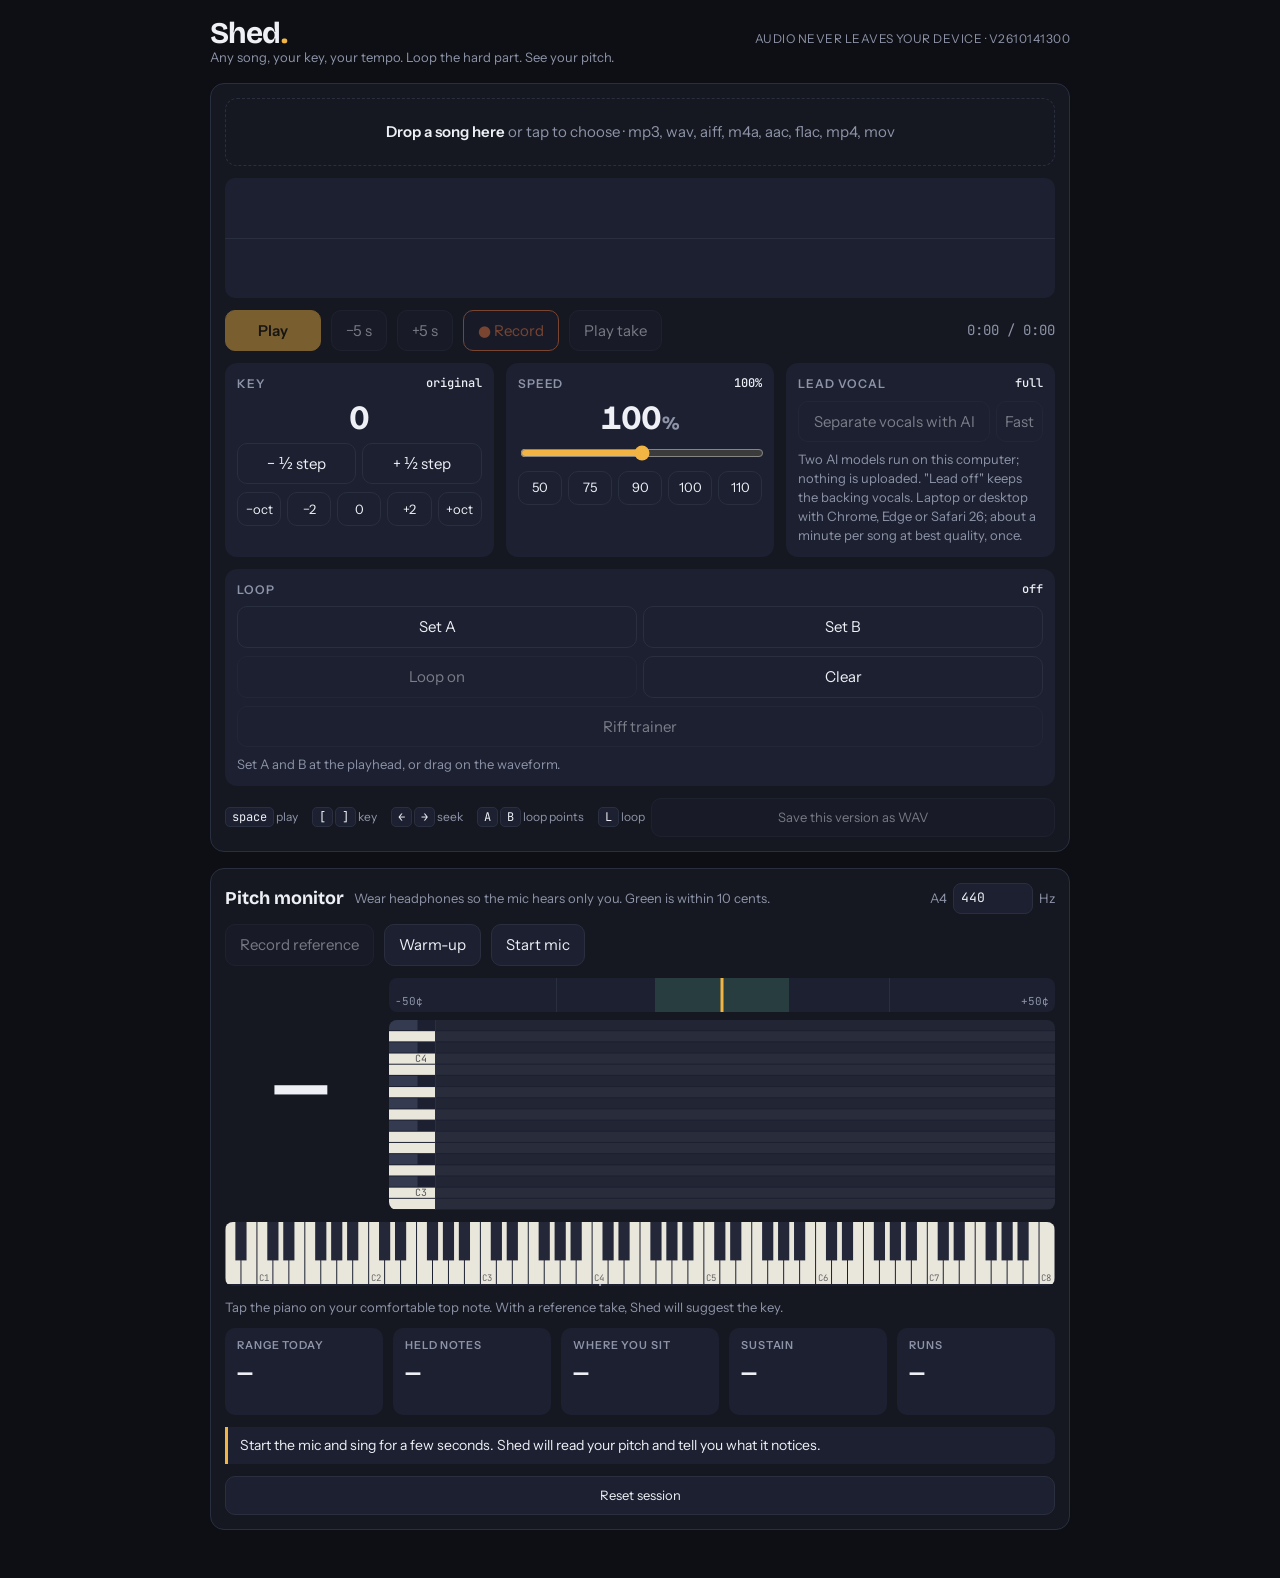
==== commit ac388119: "Karaoke note lane + song-aware pitch tracking The record's melody (from the separated lead vocal, or" ====
--- a/index.html
+++ b/index.html
@@ -539,6 +539,207 @@
   return pts;
 }
 if (typeof module !== 'undefined') module.exports.trackMelody = trackMelody;
+
+// ---------- Live pitch tracker (streaming) ----------
+// Same core as trackMelody (McLeod NSDF via FFT autocorrelation) plus what a live monitor needs:
+// 60 Hz high-pass, adaptive noise floor, clarity hysteresis for voicing, onset confirmation,
+// octave-jump confirmation and a 3-frame median. Feed any block size; emits one frame per hop.
+class LivePitch {
+  constructor(sr, opts = {}) {
+    this.sr = sr; this.N = 2048; this.H = opts.hop || 512; this.M = 4096; this.fft = makeFFT(this.M);
+    this.re = new Float32Array(this.M); this.im = new Float32Array(this.M); this.cum = new Float64Array(this.N + 1);
+    this.buf = new Float32Array(this.N); this.fill = 0; this.sinceHop = 0; this.w = 0;
+    this.lagMin = Math.floor(sr / 1500); this.lagMax = Math.min(this.N - 2, Math.ceil(sr / 62));
+    this.nsdf = new Float32Array(this.lagMax + 2);
+    // 2nd-order Butterworth high-pass at 60 Hz
+    const w0 = 2 * Math.PI * 60 / sr, cw = Math.cos(w0), al = Math.sin(w0) / (2 * Math.SQRT1_2), a0 = 1 + al;
+    this.hp = { b0: (1 + cw) / 2 / a0, b1: -(1 + cw) / a0, b2: (1 + cw) / 2 / a0, a1: -2 * cw / a0, a2: (1 - al) / a0, x1: 0, x2: 0, y1: 0, y2: 0 };
+    this.floor = 1e-3; this.voiced = false; this.onset = 0; this.prev = null; this.pend = null; this.med = [];
+  }
+  // Song-bleed model: when the song plays through speakers the mic hears it too. We know exactly what the
+  // song is, so we learn how loud it arrives at the mic (coupling) and only accept a pitch whose harmonics
+  // stand clearly above what the song alone would put there.
+  setRef(refWin) { this.refWin = refWin; }
+  harmonicSalience(magSq, f0, binHz) { let s = 0; for (let h = 1; h <= 8; h++) { const k = Math.round(h * f0 / binHz); if (k >= magSq.length - 1) break; s += Math.sqrt(Math.max(magSq[k - 1], magSq[k], magSq[k + 1])); } return s; }
+  // returns raw estimate {midi, clarity, rms} or null for the current window
+  analyse() {
+    const { N, M, re, im, cum, nsdf, lagMin, lagMax } = this; const x = this.buf;
+    let e = 0; for (let i = 0; i < N; i++) { const v = x[i]; re[i] = v; im[i] = 0; e += v * v; } for (let i = N; i < M; i++) { re[i] = 0; im[i] = 0; }
+    const rms = Math.sqrt(e / N);
+    // adaptive noise floor: falls fast, rises slowly (≈ 3 s), so it tracks the room, not the voice
+    this.floor = rms < this.floor ? 0.7 * this.floor + 0.3 * rms : this.floor * 1.004 + 1e-7;
+    const gate = Math.max(this.floor * 3.2, 4e-4);
+    if (rms < gate) return { midi: null, clarity: 0, rms };
+    // song bleed: compare against the reference (what the speakers are playing right now)
+    let refRms = 0, refPow = null;
+    if (this.refWin) { const r = this.refWin; let e2 = 0; for (let i = 0; i < r.length; i++) e2 += r[i] * r[i]; refRms = Math.sqrt(e2 / r.length);
+      if (refRms > 1e-5) { const ratio = rms / refRms;
+        // coupling = how loud the song arrives at the mic; min-tracker that rises slowly (headphones → it learns ≈0)
+        this.coupling = this.coupling == null ? Math.min(ratio, 0.3) : ratio < this.coupling ? 0.85 * this.coupling + 0.15 * ratio : this.coupling * 1.0006;
+        if (rms < 2.0 * this.coupling * refRms) return { midi: null, clarity: 0, rms, bleed: true };
+        const rr = this.rre || (this.rre = new Float32Array(M)), ri = this.rim || (this.rim = new Float32Array(M)), w = this.win || (this.win = (() => { const a = new Float32Array(N); for (let i = 0; i < N; i++) a[i] = 0.5 - 0.5 * Math.cos(2 * Math.PI * i / N); return a; })());
+        for (let i = 0; i < N; i++) { rr[i] = r[i] * w[i]; ri[i] = 0; } for (let i = N; i < M; i++) { rr[i] = 0; ri[i] = 0; } this.fft(rr, ri, false);
+        refPow = new Float32Array(M / 2); for (let i = 0; i < M / 2; i++) refPow[i] = rr[i] * rr[i] + ri[i] * ri[i];
+      } }
+    const micPow = new Float32Array(M / 2);
+    if (refPow) { const mr = this.mre || (this.mre = new Float32Array(M)), mi = this.mim || (this.mim = new Float32Array(M)), w = this.win; for (let i = 0; i < N; i++) { mr[i] = x[i] * w[i]; mi[i] = 0; } for (let i = N; i < M; i++) { mr[i] = 0; mi[i] = 0; } this.fft(mr, mi, false); for (let i = 0; i < M / 2; i++) micPow[i] = mr[i] * mr[i] + mi[i] * mi[i]; }
+    this.fft(re, im, false); for (let i = 0; i < M; i++) { re[i] = re[i] * re[i] + im[i] * im[i]; im[i] = 0; } this.fft(re, im, true);
+    cum[0] = 0; for (let i = 0; i < N; i++) cum[i + 1] = cum[i] + x[i] * x[i];
+    let maxV = 0;
+    for (let tau = lagMin; tau <= lagMax + 1; tau++) { const m = cum[N - tau] + (cum[N] - cum[tau]); const v = m > 0 ? 2 * (re[tau] / M) / m : 0; nsdf[tau] = v; if (tau <= lagMax && v > maxV) maxV = v; }
+    if (maxV < 0.45) return { midi: null, clarity: maxV, rms };
+    const thr = maxV * 0.88; let best = -1;
+    for (let tau = lagMin + 1; tau <= lagMax; tau++) if (nsdf[tau] > nsdf[tau - 1] && nsdf[tau] >= nsdf[tau + 1] && nsdf[tau] >= thr) { best = tau; break; }
+    if (best < 0) return { midi: null, clarity: maxV, rms };
+    const a = nsdf[best - 1], b = nsdf[best], c = nsdf[best + 1]; const den = a - 2 * b + c; const shift = den ? (a - c) / (2 * den) : 0;
+    const f0 = this.sr / (best + Math.max(-0.5, Math.min(0.5, shift)));
+    if (refPow) {   // is this pitch the singer, or the song coming out of the speakers?
+      const binHz = this.sr / M; const sm = this.harmonicSalience(micPow, f0, binHz), sr2 = this.harmonicSalience(refPow, f0, binHz) * this.coupling;
+      if (sm < 2.2 * sr2) return { midi: null, clarity: b, rms, bleed: true };
+    }
+    return { midi: 69 + 12 * Math.log2(f0 / 440), clarity: b, rms };
+  }
+  // continuity, hysteresis and smoothing on top of the raw estimate
+  decide(r) {
+    const onThr = 0.72, offThr = 0.5;
+    let m = r.midi != null && r.clarity >= (this.voiced ? offThr : onThr) ? r.midi : null;
+    if (m == null) { this.voiced = false; this.onset = 0; this.prev = null; this.pend = null; this.med.length = 0; return null; }
+    if (!this.voiced) { this.onset++; if (this.onset < 2) { this.prev = m; return null; } this.voiced = true; }
+    if (this.prev != null) {
+      const d = m - this.prev;
+      if (Math.abs(Math.abs(d) - 12) < 0.8 || Math.abs(Math.abs(d) - 19) < 0.8) {      // octave or octave+fifth jump: confirm before accepting
+        if (this.pend && Math.abs(this.pend.m - m) < 0.8) this.pend.n++; else this.pend = { m, n: 1 };
+        if (this.pend.n < 3) m = this.prev; else this.pend = null;
+      } else this.pend = null;
+    }
+    this.prev = m; this.med.push(m); if (this.med.length > 3) this.med.shift();
+    const s = this.med.slice().sort((p, q) => p - q); return s[s.length >> 1];
+  }
+  // push samples; calls onFrame(midiOrNull, rms) once per hop
+  push(samples, onFrame, ref) {
+    const hp = this.hp, N = this.N, H = this.H, b = this.buf;
+    const rring = ref ? (this.rring || (this.rring = new Float32Array(N))) : null, rb = ref ? (this.rbuf || (this.rbuf = new Float32Array(N))) : null;
+    if (!ref) this.refWin = null;
+    for (let i = 0; i < samples.length; i++) {
+      if (rring) rring[this.w] = ref[i];
+      const x0 = samples[i]; const y = hp.b0 * x0 + hp.b1 * hp.x1 + hp.b2 * hp.x2 - hp.a1 * hp.y1 - hp.a2 * hp.y2; hp.x2 = hp.x1; hp.x1 = x0; hp.y2 = hp.y1; hp.y1 = y;
+      const ring = this.ring || (this.ring = new Float32Array(N)); ring[this.w] = y; this.w = (this.w + 1) % N; if (this.fill < N) this.fill++;
+      if (this.fill === N && ++this.sinceHop >= H) { this.sinceHop = 0; const w = this.w; b.set(ring.subarray(w), 0); b.set(ring.subarray(0, w), N - w);
+        if (rring) { rb.set(rring.subarray(w), 0); rb.set(rring.subarray(0, w), N - w); this.refWin = rb; }
+        const r = this.analyse(); onFrame(this.decide(r), r.rms, i, r); }
+    }
+  }
+}
+if (typeof module !== 'undefined') module.exports.LivePitch = LivePitch;
+
+// ---------- Sing tracker: the singer's pitch while the song plays through speakers ----------
+// Karaoke-machine logic, kept simple and predictable:
+//  1) Precise time-domain pitch (McLeod NSDF) of the mic, like the original monitor.
+//  2) Shed knows how loud the song is at every moment. It learns how much of it reaches the mic
+//     (a low percentile of mic/song level over the last seconds — the moments you are not singing),
+//     and only believes the mic when it is clearly louder than that leak.
+//  3) In the grey zone (voice only a little above the leak) the pitch must not be one the song itself is
+//     sounding right now. With headphones the leak learns ≈ 0 and nothing is gated.
+class SingTracker extends LivePitch {
+  constructor(sr, opts = {}) {
+    super(sr, opts);
+    this.hist = new Float32Array(700); this.nh = 0; this.ih = 0; this.k = null; this.kAt = 0;
+    this.songH = new Float32Array(Math.max(8, Math.round(0.3 * sr / this.H))); this.si = 0;
+    this.room = null; this.stats = { gated: 0 }; this.P = Object.assign({ gate: 1.7, strong: 3, sal: 3, pct: 0.1, onset: 4, leak: 'min', cohEvery: 4, cohMargin: 1.3, cohTau: 4, cohNeff: 1 }, opts);
+  }
+  // Leak by coherence (what an echo canceller does): average the cross-spectrum of mic and song over ~3 s.
+  // Your voice is unrelated to the song's waveform and averages out; only the song's own sound in the mic remains.
+  coh(mic, song) {
+    const L = 8192, sr = this.sr;
+    if (!this.cz) { this.cz = { f: makeFFT(L), ar: new Float32Array(L), ai: new Float32Array(L), br: new Float32Array(L), bi: new Float32Array(L), w: new Float32Array(L), xr: new Float64Array(L / 2), xi: new Float64Array(L / 2), yy: new Float64Array(L / 2), xx: new Float64Array(L / 2), n: 0 }; for (let i = 0; i < L; i++) this.cz.w[i] = 0.5 - 0.5 * Math.cos(2 * Math.PI * i / L); }
+    const c = this.cz, { ar, ai, br, bi, w } = c;
+    for (let i = 0; i < L; i++) { ar[i] = mic[i] * w[i]; ai[i] = 0; br[i] = song[i] * w[i]; bi[i] = 0; }
+    c.f(ar, ai, false); c.f(br, bi, false);
+    const tau = this.P.cohTau, a = 1 - Math.exp(-(this.H * this.P.cohEvery / sr) / tau), Neff = Math.max(1, Math.min(this.P.cohNeff * tau * sr / (L / 2), (this.cz.n + 1) * this.H * this.P.cohEvery / (L / 2))), k0 = Math.floor(120 * L / sr), k1 = Math.floor(5000 * L / sr);
+    let B = 0, Y = 0;
+    for (let k = k0; k < k1; k++) {
+      // mic × conj(song)
+      const xr = ar[k] * br[k] + ai[k] * bi[k], xi = ai[k] * br[k] - ar[k] * bi[k], yy = br[k] * br[k] + bi[k] * bi[k], xx = ar[k] * ar[k] + ai[k] * ai[k];
+      c.xr[k] += a * (xr - c.xr[k]); c.xi[k] += a * (xi - c.xi[k]); c.yy[k] += a * (yy - c.yy[k]); c.xx[k] += a * (xx - c.xx[k]);
+      // minus the part a finite average leaves behind by chance (|Sxy|² bias ≈ Sxx·Syy / independent frames)
+      if (c.yy[k] > 0) B += Math.max(0, c.xr[k] * c.xr[k] + c.xi[k] * c.xi[k] - c.xx[k] * c.yy[k] / Neff) / c.yy[k]; Y += c.yy[k];
+    }
+    c.n++;
+    if (c.n > 20 && Y > 0) this.kc = Math.sqrt(B / Y);
+  }
+  leak() {   // 10th percentile of mic/song ratio over ~8 s, recomputed every 16 frames
+    if (this.P.leak === 'coh') return this.kc == null ? null : (this.k = this.kc * this.P.cohMargin);
+    if (this.nh < 40) return this.k;
+    if (++this.kAt % 16 === 0 || this.kp == null) { const a = Array.from(this.hist.subarray(0, this.nh)).sort((p, q) => p - q); this.kp = a[Math.floor(a.length * this.P.pct)]; }
+    // the percentile can mistake a singer who never pauses for leak; coherence can't, so it caps it
+    this.k = this.P.leak === 'min' && this.kc != null ? Math.min(this.kp, this.kc * this.P.cohMargin) : this.kp;
+    return this.k;
+  }
+  analyse() {
+    const { N, M, re, im, cum, nsdf, lagMin, lagMax } = this; const x = this.buf;
+    let e = 0; for (let i = 0; i < N; i++) { const v = x[i]; re[i] = v; im[i] = 0; e += v * v; } for (let i = N; i < M; i++) { re[i] = 0; im[i] = 0; }
+    const rms = Math.sqrt(e / N); this.stats.frames = (this.stats.frames || 0) + 1;
+    // song level now (max over the last 300 ms covers any speaker/latency delay)
+    let songRms = 0; if (this.refWin) { const r = this.refWin; let e2 = 0; for (let i = N >> 1; i < N; i++) e2 += r[i] * r[i]; songRms = Math.sqrt(e2 / (N >> 1)); }
+    this.songH[this.si] = songRms; this.si = (this.si + 1) % this.songH.length; let songMax = 0; for (const v of this.songH) if (v > songMax) songMax = v;
+    const songOn = songMax > 2e-4;
+    // room noise floor, learned only while the song is not playing
+    if (!songOn) this.room = this.room == null ? 1e-3 : rms < this.room ? 0.6 * this.room + 0.4 * rms : Math.min(4e-3, this.room * 1.0008);   // starts low, rises slowly, capped below singing level
+    if (songOn) { this.hist[this.ih] = rms / songMax; this.ih = (this.ih + 1) % this.hist.length; if (this.nh < this.hist.length) this.nh++; }
+    const gate = Math.max(6e-4, (this.room || 0) * 2.5);
+    if (rms < gate) return { midi: null, clarity: 0, rms };
+    let bleed = 0, strong = true;
+    if (songOn) {
+      const k = this.leak(); if (k != null) { bleed = k * songMax; if (rms < this.P.gate * bleed) { this.stats.gated++; return { midi: null, clarity: 0, rms, bleed: true }; } strong = rms > this.P.strong * bleed; }
+      else strong = false;
+    }
+    this.fft(re, im, false); for (let i = 0; i < M; i++) { re[i] = re[i] * re[i] + im[i] * im[i]; im[i] = 0; } this.fft(re, im, true);
+    cum[0] = 0; for (let i = 0; i < N; i++) cum[i + 1] = cum[i] + x[i] * x[i];
+    let maxV = 0;
+    for (let tau = lagMin; tau <= lagMax + 1; tau++) { const m = cum[N - tau] + (cum[N] - cum[tau]); const v = m > 0 ? 2 * (re[tau] / M) / m : 0; nsdf[tau] = v; if (tau <= lagMax && v > maxV) maxV = v; }
+    if (maxV < 0.5) return { midi: null, clarity: maxV, rms };
+    const thr = maxV * 0.88; let best = -1;
+    for (let tau = lagMin + 1; tau <= lagMax; tau++) if (nsdf[tau] > nsdf[tau - 1] && nsdf[tau] >= nsdf[tau + 1] && nsdf[tau] >= thr) { best = tau; break; }
+    if (best < 0) return { midi: null, clarity: maxV, rms };
+    const a = nsdf[best - 1], b = nsdf[best], c = nsdf[best + 1]; const den = a - 2 * b + c; const shift = den ? (a - c) / (2 * den) : 0;
+    const f0 = this.sr / (best + Math.max(-0.5, Math.min(0.5, shift)));
+    if (songOn && !strong) {
+      // grey zone: is this pitch already sounding in the song? compare harmonic energy mic vs song
+      const w = this.win || (this.win = (() => { const q = new Float32Array(N); for (let i = 0; i < N; i++) q[i] = 0.5 - 0.5 * Math.cos(2 * Math.PI * i / N); return q; })());
+      const mr = this.mre || (this.mre = new Float32Array(M)), mi = this.mim || (this.mim = new Float32Array(M)), rr = this.rre || (this.rre = new Float32Array(M)), ri = this.rim || (this.rim = new Float32Array(M));
+      const r = this.refWin; for (let i = 0; i < N; i++) { mr[i] = x[i] * w[i]; mi[i] = 0; rr[i] = r[i] * w[i]; ri[i] = 0; } for (let i = N; i < M; i++) { mr[i] = mi[i] = rr[i] = ri[i] = 0; }
+      this.fft(mr, mi, false); this.fft(rr, ri, false);
+      const mp = this.mp || (this.mp = new Float32Array(M / 2)), rp = this.rp || (this.rp = new Float32Array(M / 2));
+      for (let i = 0; i < M / 2; i++) { mp[i] = mr[i] * mr[i] + mi[i] * mi[i]; rp[i] = rr[i] * rr[i] + ri[i] * ri[i]; }
+      const binHz = this.sr / M, sm = this.harmonicSalience(mp, f0, binHz), ss = this.harmonicSalience(rp, f0, binHz) * (this.k || 1) * (songMax / Math.max(1e-6, songRms));
+      if (sm < this.P.sal * ss) { this.stats.gated++; return { midi: null, clarity: b, rms, bleed: true }; }
+    }
+    return { midi: 69 + 12 * Math.log2(f0 / 440), clarity: b, rms, songOn };
+  }
+  push(samples, onFrame, ref) {
+    if (ref && this.P.leak !== 'pct') {
+      const L = 8192, lag = Math.round(0.02 * this.sr);   // song window starts 20 ms earlier (mic input latency)
+      if (!this.lm) { this.lm = new Float32Array(L); this.ls = new Float32Array(L + lag); this.lw = 0; this.lcount = 0; this.lin1 = new Float32Array(L); this.lin2 = new Float32Array(L); this.lag = lag; }
+      for (let i = 0; i < samples.length; i++) {
+        this.lm[this.lw % L] = samples[i]; this.ls[this.lw % (L + lag)] = ref[i]; this.lw++;
+        if (this.lw >= L + lag && ++this.lcount >= this.H * this.P.cohEvery) {
+          this.lcount = 0; let songOn = false;
+          for (let j = 0; j < L; j++) { this.lin1[j] = this.lm[(this.lw - L + j) % L]; const v = this.ls[(this.lw - L - lag + j) % (L + lag)]; this.lin2[j] = v; if (v !== 0) songOn = true; }
+          if (songOn) this.coh(this.lin1, this.lin2);
+        }
+      }
+    }
+    super.push(samples, onFrame, ref);
+  }
+  decide(r) {   // stricter voicing while the song plays
+    if (r.midi != null && r.songOn && r.clarity < (this.voiced ? 0.6 : 0.8)) r = { midi: null, clarity: r.clarity, rms: r.rms };
+    // while the song plays, a new phrase must hold for a few frames before it is shown (kills one-frame blips)
+    if (r.midi != null && !this.voiced && r.songOn) { this.on2 = (this.on2 || 0) + 1; if (this.on2 < this.P.onset) { this.prev = r.midi; return null; } }
+    if (r.midi == null) this.on2 = 0;
+    return super.decide(r);
+  }
+}
+if (typeof module !== 'undefined') module.exports.SingTracker = SingTracker;
 </script>
 <script>
 (() => {
@@ -565,7 +766,7 @@
   if (ctx) { if (ctx.state === 'suspended') ctx.resume(); return; }
   ctx = new (window.AudioContext || window.webkitAudioContext)();
   proc = ctx.createScriptProcessor(4096, 0, 2);
-  proc.onaudioprocess = onAudio;
+  proc.onaudioprocess = onAudio; tapeInit(ctx.sampleRate);
   const gain = ctx.createGain(); gain.gain.value = 1;
   proc.connect(gain).connect(ctx.destination);
 }
@@ -573,7 +774,11 @@
 function onAudio(e) {
   const L = e.outputBuffer.getChannelData(0), R = e.outputBuffer.getChannelData(1);
   const n = L.length;
-  if (!S.playing || !S.out) { L.fill(0); R.fill(0); return; }
+  const tw = TAPE.w, tn = TAPE.n, tp = TAPE.pos;
+  TAPE.blocks.push({ t: e.playbackTime || ctx.currentTime, i: tw }); if (TAPE.blocks.length > 48) TAPE.blocks.shift();
+  for (let i = 0; i < n; i++) tp[(tw + i) % tn] = -1;
+  TAPE.w = tw + n;
+  if (!S.playing || !S.out) { L.fill(0); R.fill(0); for (let i = 0; i < n; i++) TAPE.buf[(tw + i) % tn] = 0; return; }
   const oL = S.out[0], oR = S.out[1] || S.out[0];
   const chunkLen = chunkOutLen();
   let p = S.pos;
@@ -583,9 +788,10 @@
     if (p >= S.outLen) { S.playing = false; p = 0; for (; i < n; i++) { L[i] = 0; R[i] = 0; } setTimeout(updatePlayBtn, 0); break; }
     const c = Math.floor(p / chunkLen);
     if (!S.ready[c]) { prioritise(c); for (; i < n; i++) { L[i] = 0; R[i] = 0; } break; }
-    L[i] = oL[p]; R[i] = oR[p]; p++;
+    L[i] = oL[p]; R[i] = oR[p]; tp[(tw + i) % tn] = p; p++;
   }
   S.pos = p;
+  for (let i = 0; i < n; i++) TAPE.buf[(tw + i) % tn] = 0.5 * (L[i] + R[i]);
 }
 
 const chunkInLen = () => Math.round(CHUNK_SEC * S.sr);
@@ -766,7 +972,7 @@
 // ---------- Transport ----------
 function updatePlayBtn() { $('play').textContent = S.playing ? 'Pause' : 'Play'; }
 function togglePlay() { if (!S.src) return; ensureCtx(); S.playing = !S.playing; updatePlayBtn(); }
-function seekFrac(f) { if (!S.outLen) return; S.pos = Math.max(0, Math.min(S.outLen - 1, Math.floor(f * S.outLen))); }
+function seekFrac(f) { if (!S.outLen) return; KAR.hits.clear(); S.pos = Math.max(0, Math.min(S.outLen - 1, Math.floor(f * S.outLen))); }
 function seekBy(sec) { if (!S.outLen) return; S.pos = Math.max(0, Math.min(S.outLen - 1, S.pos + Math.round(sec * S.sr))); }
 $('play').addEventListener('click', togglePlay);
 $('back').addEventListener('click', () => seekBy(-5));
@@ -885,74 +1091,88 @@
 });
 
 // ---------- Pitch monitor ----------
-let micStream = null, analyser = null, micOn = false, traceHist = [];
+// The mic runs through SingTracker (dsp.js): precise NSDF pitch, plus a song-leak gate so the song coming out
+// of the speakers is never drawn as your voice. Every voice frame is stamped with the song position you were
+// hearing at that moment, so the karaoke lane lines your voice up with the record's notes exactly.
+let micStream = null, micOn = false, traceHist = [];
 const trace = $('trace'), tctx = trace.getContext('2d');
-let recNode = null, recording = null, take = null, refRec = null;
+let recNode = null, recording = null, take = null, refRec = null, tracker = null, SingTrackerCls = null;
+// Song tape: the last 4 s the speakers played, sample by sample, with the song position of each sample.
+const TAPE = { n: 0, buf: null, pos: null, blocks: [], w: 0 };
+function tapeInit(sr) { TAPE.n = Math.round(sr * 4); TAPE.buf = new Float32Array(TAPE.n); TAPE.pos = new Float64Array(TAPE.n).fill(-1); TAPE.w = 0; TAPE.blocks = []; }
+function tapeIdx(t) { const B = TAPE.blocks; for (let i = B.length - 1; i >= 0; i--) if (B[i].t <= t) return B[i].i + Math.floor((t - B[i].t) * ctx.sampleRate); return -1; }
+function tapePos(t) { const i = tapeIdx(t); if (i < 0 || i >= TAPE.w || TAPE.w - i >= TAPE.n) return null; const p = TAPE.pos[i % TAPE.n]; return p >= 0 ? p : null; }
+let outLat = 0.03;
+function speakerTime() {   // playback time of the sample leaving the speakers right now
+  if (ctx.getOutputTimestamp) { const ts = ctx.getOutputTimestamp(); if (ts.contextTime > 0 && ts.performanceTime > 0) { const t = ts.contextTime + (performance.now() - ts.performanceTime) / 1000; outLat = 0.95 * outLat + 0.05 * Math.max(0, Math.min(0.5, ctx.currentTime - t)); return t; } }
+  return ctx.currentTime - outLat;
+}
 async function startMic() { if (!micOn) await micToggle(); return micOn; }
 $('mic').addEventListener('click', () => micToggle());
 async function micToggle(quiet) {
-  if (micOn) { try { localStorage.setItem('shed.mic', '0'); } catch (e) {} if (recording) stopRecording(); if (refRec) stopRef(); micOn = false; micStream.getTracks().forEach(t => t.stop()); micStream = null; $('mic').textContent = 'Start mic'; $('mic').classList.remove('on'); $('note').textContent = '—'; $('hz').textContent = ''; return; }
+  if (micOn) { try { localStorage.setItem('shed.mic', '0'); } catch (e) {} if (recording) stopRecording(); if (refRec) stopRef(); micOn = false; micStream.getTracks().forEach(t => t.stop()); micStream = null; if (recNode) { recNode.onaudioprocess = null; recNode.disconnect(); recNode = null; } $('mic').textContent = 'Start mic'; $('mic').classList.remove('on'); $('note').textContent = '—'; $('hz').textContent = ''; lastMidi = null; return; }
   ensureCtx();
   try {
     micStream = await navigator.mediaDevices.getUserMedia({ audio: { echoCancellation: false, noiseSuppression: false, autoGainControl: false } });
   } catch (err) { if (!quiet) toast('Microphone not available here. Allow mic access in your browser, or open Shed in Safari/Chrome.'); return; }
   try { localStorage.setItem('shed.mic', '1'); } catch (e) {}
+  if (!SingTrackerCls) SingTrackerCls = new Function($('dspsrc').textContent + '; return SingTracker;')();
+  tracker = new SingTrackerCls(ctx.sampleRate);
   const srcNode = ctx.createMediaStreamSource(micStream);
-  analyser = ctx.createAnalyser(); analyser.fftSize = 2048; srcNode.connect(analyser);
-  recNode = ctx.createScriptProcessor(4096, 1, 1); recNode.onaudioprocess = (e) => { if (recording) recording.chunks.push(new Float32Array(e.inputBuffer.getChannelData(0))); }; const sink = ctx.createGain(); sink.gain.value = 0; srcNode.connect(recNode).connect(sink).connect(ctx.destination);
+  const N = 1024, refBlk = new Float32Array(N); let fr = 0;
+  recNode = ctx.createScriptProcessor(N, 1, 1);
+  recNode.onaudioprocess = (e) => {
+    const x = e.inputBuffer.getChannelData(0), sr = ctx.sampleRate;
+    if (recording) recording.chunks.push(new Float32Array(x));
+    const capEnd = (e.playbackTime || ctx.currentTime) - N / sr;         // render time of this block's last sample
+    const playing = S.playing && TAPE.buf;
+    const i0 = playing ? tapeIdx(capEnd - (N - 1) / sr - outLat) : -1;   // what the speakers played meanwhile
+    if (i0 >= 0 && i0 + N <= TAPE.w && TAPE.w - i0 < TAPE.n) for (let j = 0; j < N; j++) refBlk[j] = TAPE.buf[(i0 + j) % TAPE.n]; else refBlk.fill(0);
+    const wall = performance.now();
+    tracker.push(x, (midi, rms, j) => {
+      const back = (N - 1 - j) / sr + 1024 / sr;                        // centre of the 2048-sample window
+      const pos = playing ? tapePos(capEnd - back - outLat) : null;
+      onVoiceFrame(midi, pos, wall - back * 1000, (fr++ & 1) === 0);
+    }, refBlk);
+  };
+  const sink = ctx.createGain(); sink.gain.value = 0; srcNode.connect(recNode).connect(sink).connect(ctx.destination);
   micOn = true; $('mic').textContent = 'Stop mic'; $('mic').classList.add('on');
 }
-const tdBuf = new Float32Array(2048);
-// McLeod-style normalised autocorrelation pitch detector
-function detectPitch(buf, sr) {
-  const n = buf.length; let rms = 0; for (let i = 0; i < n; i++) rms += buf[i] * buf[i]; rms = Math.sqrt(rms / n);
-  if (rms < 0.01) return -1;
-  const maxLag = Math.floor(sr / 60), minLag = Math.floor(sr / 1200);
-  const nsdf = new Float32Array(maxLag + 1);
-  for (let lag = minLag; lag <= maxLag; lag++) { let ac = 0, m = 0; for (let i = 0; i < n - lag; i++) { ac += buf[i] * buf[i + lag]; m += buf[i] * buf[i] + buf[i + lag] * buf[i + lag]; } nsdf[lag] = m > 0 ? 2 * ac / m : 0; }
-  // pick first strong peak
-  let best = -1, bestV = 0, maxV = 0;
-  for (let lag = minLag + 1; lag < maxLag; lag++) if (nsdf[lag] > maxV) maxV = nsdf[lag];
-  const thr = Math.max(0.8, maxV * 0.9);
-  let lag = minLag + 1;
-  while (lag < maxLag) {
-    if (nsdf[lag] > nsdf[lag - 1] && nsdf[lag] >= nsdf[lag + 1] && nsdf[lag] > thr) { best = lag; bestV = nsdf[lag]; break; }
-    lag++;
-  }
-  if (best < 0 || bestV < 0.8) return -1;
-  const a = nsdf[best - 1], b = nsdf[best], c = nsdf[best + 1];
-  const shift = (a - c) / (2 * (a - 2 * b + c) || 1);
-  return sr / (best + shift);
-}
-let lastDet = 0;
-const sessionLog = [];            // {t, midi} voiced frames for the whole session
-let viewLo = 55 - 8;              // bottom MIDI note of the trace window (smoothly follows the voice)
+let viewLo = 55 - 8;              // bottom MIDI note of the trace window (smoothly follows the voice / the song)
 const VIEW_SPAN = 17;             // semitones visible in the trace
 const KEY_W = 46;                 // width of the vertical keyboard inside the trace
-let lastMidi = null, lastAnalysis = 0;
+let lastMidi = null, lastAnalysis = 0, lastSlow = 0, seenLoops = 0;
+const sessionLog = [];            // {t, midi, frac} voiced frames for the whole session
+function onVoiceFrame(midi, pos, t, logIt) {
+  const frac = pos != null && S.outLen ? pos / S.outLen : null;
+  traceHist.push({ t, midi, frac });
+  lastMidi = midi;
+  if (midi == null) return;
+  if (frac != null) karaokeFrame(midi, frac);
+  if (!logIt) return;               // the analysis keeps ~43 frames a second
+  sessionLog.push({ t, midi, frac }); if (sessionLog.length > 45000) sessionLog.splice(0, 5000);
+  if (refRec && frac != null) refRec.points.push({ frac, midi });
+}
 function monitorTick(now) {
-  if (micOn && analyser && now - lastDet > 40) {
-    lastDet = now;
-    analyser.getFloatTimeDomainData(tdBuf);
-    const f = detectPitch(tdBuf, ctx.sampleRate);
+  if (ctx) speakerTime();
+  while (traceHist.length && now - traceHist[0].t > 10000) traceHist.shift();
+  if (micOn) {
     const a4 = +$('a4').value || 440;
-    if (f > 0) {
-      const midi = 69 + 12 * Math.log2(f / a4);
-      const nearest = Math.round(midi), cents = (midi - nearest) * 100;
+    if (lastMidi != null) {
+      const midi = lastMidi + 12 * Math.log2(440 / a4), nearest = Math.round(midi), cents = (midi - nearest) * 100, f = 440 * Math.pow(2, (lastMidi - 69) / 12);
       $('note').innerHTML = NOTE_NAMES[((nearest % 12) + 12) % 12] + '<small>' + (Math.floor(nearest / 12) - 1) + '</small>';
       $('hz').textContent = f.toFixed(1) + ' Hz · ' + (cents >= 0 ? '+' : '') + cents.toFixed(0) + '¢';
       $('needle').style.left = (50 + cents) + '%';
       $('needle').style.background = Math.abs(cents) <= 10 ? 'var(--good)' : Math.abs(cents) <= 25 ? 'var(--accent)' : 'var(--warn)';
-      const frac = S.playing && S.outLen ? S.pos / S.outLen : null;
-      traceHist.push({ t: now, midi, frac }); sessionLog.push({ t: now, midi, frac }); lastMidi = midi;
-      if (refRec && frac != null) refRec.points.push({ frac, midi });
-      if (sessionLog.length > 45000) sessionLog.splice(0, 5000);
-    } else { traceHist.push({ t: now, midi: null }); lastMidi = null; }
-    while (traceHist.length && now - traceHist[0].t > 8000) traceHist.shift();
-    // ease the window so the voice stays inside the middle 60% of the trace
-    if (lastMidi != null) { const lo = viewLo + VIEW_SPAN * 0.2, hi = viewLo + VIEW_SPAN * 0.8; const target = lastMidi < lo ? lastMidi - VIEW_SPAN * 0.2 : lastMidi > hi ? lastMidi - VIEW_SPAN * 0.8 : viewLo; viewLo += (target - viewLo) * 0.15; }
-    drawTrace(now); drawPiano();
-    if (now - lastAnalysis > 1000) { lastAnalysis = now; analyseSession(); }
+    }
+  }
+  if (S.loops !== seenLoops) { seenLoops = S.loops; KAR.hits.clear(); }
+  drawTrace(now);
+  if (micOn && now - lastSlow > 40) {
+    lastSlow = now; drawPiano();
+    if (now - lastAnalysis > 1000) { lastAnalysis = now; analyseSession(); karaokeOctave();
+      // if the song keeps drowning the mic, say so once in a while (headphones fix it completely)
+      if (tracker) { const g = tracker.stats.gated, f = tracker.stats.frames || 0; KAR.tip = S.playing && KAR.lastF != null && f - KAR.lastF > 20 && (g - KAR.lastG) / (f - KAR.lastF) > 0.35; KAR.lastG = g; KAR.lastF = f; } }
     trainerTick(); warmTick(now);
     if (refRec && S.loop && S.loops !== refRec.loops) stopRef();
     if (recording && S.loop && S.loops !== recording.loops) stopRecording();
@@ -961,53 +1181,157 @@
   requestAnimationFrame(monitorTick);
 }
 const isBlack = (m) => [1, 3, 6, 8, 10].includes(((m % 12) + 12) % 12);
+
+// ---------- Karaoke lane: the record's melody as note bars, your voice drawn over it ----------
+// Notes come from the melody of the record (lead stem) or from a reference you sang. They scroll right→left;
+// the line at 30% is "now". A bar fills gold where your voice sits within half a semitone of it (any octave).
+const KAR = { cache: new WeakMap(), hits: new Map(), oct: 0, octCand: 0, octVotes: 0, pairs: [] };
+function refNotes() {
+  const R = S.ref; if (!R || !R.points || R.points.length < 10 || !S.dur) return null;
+  let notes = KAR.cache.get(R); if (notes) return notes;
+  notes = toNotes(R.points, S.dur); KAR.cache.set(R, notes); KAR.hits.clear(); return notes;
+}
+function toNotes(P, dur) {
+  const pts = P.filter(p => p.frac != null && isFinite(p.midi)).sort((a, b) => a.frac - b.frac); if (pts.length < 10) return [];
+  const offs = pts.map(p => p.midi - Math.round(p.midi)).sort((a, b) => a - b), tune = offs[offs.length >> 1];   // the record's tuning
+  const segs = []; let cur = null, cand = null;
+  const sec = (a, b) => (b - a) * dur;
+  const close = (end) => { if (cur) { cur.b = end; segs.push(cur); } cur = null; cand = null; };
+  for (const p of pts) {
+    const m = p.midi - tune;
+    if (cur && sec(cur.lastF, p.frac) > 0.09) close(cur.lastF);
+    if (!cur) { cur = { q: Math.round(m), a: p.frac, lastF: p.frac, v: [m] }; continue; }
+    if (Math.abs(m - cur.q) <= 0.6) { cur.v.push(m); cur.lastF = p.frac; cand = null; continue; }
+    if (!cand || Math.abs(m - cand.q) > 0.6) cand = { q: Math.round(m), a: p.frac, v: [] };
+    cand.v.push(m); cur.lastF = p.frac;
+    if (sec(cand.a, p.frac) >= 0.06) { const c = cand; close(c.a); cur = { q: c.q, a: c.a, lastF: p.frac, v: c.v }; }
+  }
+  close(cur ? cur.lastF : 0);
+  let notes = segs.map(s => { const v = s.v.slice().sort((a, b) => a - b); return { a: s.a, b: s.b, m: Math.round(v[v.length >> 1]) }; }).filter(n => sec(n.a, n.b) >= 0.08);
+  // a lone note an octave away from both neighbours is a tracking slip
+  for (let i = 1; i < notes.length - 1; i++) { const p = notes[i - 1], n = notes[i], q = notes[i + 1]; if (sec(p.b, n.a) > 1 || sec(n.b, q.a) > 1 || sec(n.a, n.b) > 0.4) continue; const d1 = n.m - p.m, d2 = n.m - q.m; if (Math.abs(d1) >= 10 && Math.abs(d2) >= 10 && Math.sign(d1) === Math.sign(d2)) n.m -= 12 * Math.sign(d1); }
+  // scoops, fall-offs and wide vibrato: a short blip a half step from the note it leans on is part of that note
+  const tight = (x, y) => sec(x.b, y.a) < 0.05;
+  for (let pass = 0; pass < 2; pass++) for (let i = 0; i < notes.length; i++) {
+    const n = notes[i], p = notes[i - 1], q = notes[i + 1], d = sec(n.a, n.b); if (n.dead) continue;
+    if (p && q && !p.dead && p.m === q.m && Math.abs(n.m - p.m) === 1 && d < 0.2 && tight(p, n) && tight(n, q)) { p.b = q.b; n.dead = q.dead = true; i++; continue; }   // A G# A
+    if (d < 0.13 && q && !q.dead && Math.abs(n.m - q.m) === 1 && tight(n, q) && sec(q.a, q.b) > d) { q.a = n.a; n.dead = true; continue; }                          // scoop into the note
+    if (d < 0.13 && p && !p.dead && Math.abs(n.m - p.m) === 1 && tight(p, n) && sec(p.a, p.b) > d) { p.b = n.b; n.dead = true; }                                     // fall-off
+  }
+  notes = notes.filter(n => !n.dead);
+  const out = []; for (const n of notes) { const l = out[out.length - 1]; if (l && l.m === n.m && sec(l.b, n.a) < 0.12) l.b = n.b; else out.push({ a: n.a, b: n.b, m: n.m }); }
+  for (const n of out) n.m += tune;
+  return out;
+}
+function noteAtFrac(notes, f) { let lo = 0, hi = notes.length - 1; while (lo < hi) { const mid = (lo + hi + 1) >> 1; if (notes[mid].a <= f) lo = mid; else hi = mid - 1; } const n = notes[lo]; return n && n.a <= f && f <= n.b ? lo : -1; }
+const karShift = () => S.semis - (S.ref ? S.ref.semis || 0 : 0);
+function karaokeFrame(midi, frac) {
+  const notes = refNotes(); if (!notes || !notes.length) return;
+  const i = noteAtFrac(notes, frac); if (i < 0) return;
+  const target = notes[i].m + karShift(); let d = midi - target;
+  KAR.pairs.push(d); if (KAR.pairs.length > 400) KAR.pairs.shift();
+  d -= 12 * Math.round(d / 12);
+  if (Math.abs(d) <= 0.5) { const step = 0.03 / Math.max(1, S.dur); let h = KAR.hits.get(i); if (!h) KAR.hits.set(i, h = []); const l = h[h.length - 1]; if (l && frac - l[1] < step * 2 && frac >= l[0]) l[1] = Math.max(l[1], frac + step / 3); else h.push([frac, frac + step / 3]); }
+}
+// which octave you sing the song in (decided from what you actually sing, changes only when it's clear)
+function karaokeOctave() {
+  if (KAR.pairs.length < 40) return; const s = KAR.pairs.slice().sort((a, b) => a - b); const o = 12 * Math.round(s[s.length >> 1] / 12);
+  if (o === KAR.oct) { KAR.octVotes = 0; return; }
+  if (o === KAR.octCand) KAR.octVotes++; else { KAR.octCand = o; KAR.octVotes = 1; }
+  if (KAR.octVotes >= 2) { KAR.oct = o; KAR.octVotes = 0; }
+}
+function refOctave() { return KAR.oct; }
+function rrect(c, x, y, w, h, r) { r = Math.min(r, w / 2, h / 2); c.beginPath(); c.moveTo(x + r, y); c.arcTo(x + w, y, x + w, y + h, r); c.arcTo(x + w, y + h, x, y + h, r); c.arcTo(x, y + h, x, y, r); c.arcTo(x, y, x + w, y, r); c.closePath(); }
 function drawTrace(now) {
   const dpr = window.devicePixelRatio || 1, W = trace.clientWidth, H = trace.clientHeight;
+  if (!W || !H) return;
   if (trace.width !== Math.round(W * dpr)) { trace.width = Math.round(W * dpr); trace.height = Math.round(H * dpr); }
   tctx.setTransform(dpr, 0, 0, dpr, 0, 0); tctx.clearRect(0, 0, W, H);
-  const cs = getComputedStyle(document.documentElement); const css = { getPropertyValue: (k) => cs.getPropertyValue(k).trim() };
+  const cs = getComputedStyle(document.documentElement); const css = (k) => cs.getPropertyValue(k).trim();
+  const TW = W - KEY_W;
+  const notes = S.outLen ? refNotes() : null;
+  const lane = !!(notes && notes.length && S.src && (S.playing || traceHist.some(p => p.frac != null)));
+  // song time on screen: what you hear now sits at 30% of the lane; 2.4 s of past, 5.6 s ahead
+  const AHEAD = Math.max(2.4, Math.min(5.6, TW / 95)), PAST = AHEAD * 0.43, SPAN = PAST + AHEAD;   // phones show less time, same note size
+  let nowF = null;
+  if (lane) { const p = S.playing && ctx ? tapePos(speakerTime()) : null; nowF = (p != null ? p : S.pos) / S.outLen; }
+  const songSec = S.outLen / S.sr;   // length of the rendered song in seconds (follows the speed)
+  const xF = (f) => KEY_W + TW * ((f - nowF) * songSec + PAST) / SPAN;
+  const shift = karShift() + KAR.oct;
+  // vertical window: follow the upcoming notes in lane mode, your voice otherwise
+  let target = null;
+  if (lane) {
+    const f0 = nowF - PAST / songSec, f1 = nowF + AHEAD / songSec; let lo = 1e9, hi = -1e9;
+    for (const n of notes) { if (n.b < f0) continue; if (n.a > f1) break; lo = Math.min(lo, n.m + shift); hi = Math.max(hi, n.m + shift); }
+    if (lastMidi != null) { lo = Math.min(lo, lastMidi); hi = Math.max(hi, lastMidi); }
+    if (hi >= lo) target = (lo + hi) / 2 - VIEW_SPAN / 2 + 0.5;
+  } else if (lastMidi != null) { const lo = viewLo + VIEW_SPAN * 0.2, hi = viewLo + VIEW_SPAN * 0.8; target = lastMidi < lo ? lastMidi - VIEW_SPAN * 0.2 : lastMidi > hi ? lastMidi - VIEW_SPAN * 0.8 : viewLo; }
+  if (target != null) viewLo += (target - viewLo) * (lane ? 0.06 : 0.08);
   const lo = viewLo, hi = viewLo + VIEW_SPAN, rowH = H / VIEW_SPAN;
   const yOf = (m) => H - (m + 0.5 - lo) / (hi - lo) * H;   // centre of note m
-  // vertical keyboard on the left: white keys light, black keys dark, aligned row per semitone
+  // vertical keyboard + row guides
   const cur = lastMidi != null ? Math.round(lastMidi) : null;
-  tctx.font = '10px ' + css.getPropertyValue('--mono');
+  tctx.font = '10px ' + css('--mono');
   for (let m = Math.floor(lo) - 1; m <= Math.ceil(hi) + 1; m++) {
     const y = yOf(m) - rowH / 2, black = isBlack(m);
-    tctx.fillStyle = black ? '#343a4f' : '#e9e6dc';
-    if (m === cur) tctx.fillStyle = css.getPropertyValue('--accent');
+    tctx.fillStyle = m === cur ? css('--accent') : black ? '#343a4f' : '#e9e6dc';
     tctx.fillRect(0, y, black ? KEY_W * 0.62 : KEY_W, rowH - 1);
-    // row guide across the trace
     tctx.fillStyle = black ? 'rgba(255,255,255,0.025)' : 'rgba(255,255,255,0.055)';
-    tctx.fillRect(KEY_W, y, W - KEY_W, rowH - 1);
-    if (m % 12 === 0 && !black) { tctx.fillStyle = m === cur ? css.getPropertyValue('--accent-ink') : '#555'; tctx.fillText('C' + (Math.floor(m / 12) - 1), KEY_W - 20, y + rowH - 3); }
-  }
-  // divider
-  tctx.fillStyle = css.getPropertyValue('--line'); tctx.fillRect(KEY_W, 0, 1, H);
-  // ghost line: the reference take, aligned to song time and shifted with the key
-  if (S.ref && S.ref.points.length && S.playing && S.outLen) {
-    const shift = S.semis - S.ref.semis + refOctave(), TWg = W - KEY_W, spanG = 8000;
-    tctx.strokeStyle = 'rgba(238,240,246,0.35)'; tctx.lineWidth = 6; tctx.lineCap = 'round'; tctx.beginPath(); let on = false;
-    for (let x = KEY_W; x <= W; x += 3) {
-      const dt = (W - x) / TWg * spanG; const frac = (S.pos - dt / 1000 * S.sr) / S.outLen;
-      const m = refAt(frac); if (m == null) { on = false; continue; }
-      const yy = H - (m + shift + 0.5 - lo) / (hi - lo) * H;
-      if (!on) { tctx.moveTo(x, yy); on = true; } else tctx.lineTo(x, yy);
-    }
-    tctx.stroke();
-  }
-  // the pitch line
-  tctx.lineWidth = 2.5; tctx.lineCap = 'round'; tctx.lineJoin = 'round';
-  let prev = null; const span = 8000, TW = W - KEY_W;
-  for (const p of traceHist) {
-    if (p.midi == null) { prev = null; continue; }
-    const x = W - (now - p.t) / span * TW, y = yOf(p.midi - 0.5 + 0.5) ;
-    const yy = H - (p.midi + 0.5 - lo) / (hi - lo) * H;
-    const c = Math.abs(p.midi - Math.round(p.midi)) * 100;
-    tctx.strokeStyle = c <= 10 ? css.getPropertyValue('--good') : c <= 25 ? css.getPropertyValue('--accent') : css.getPropertyValue('--warn');
-    if (prev && x > KEY_W) { tctx.beginPath(); tctx.moveTo(Math.max(KEY_W, prev.x), prev.y); tctx.lineTo(x, yy); tctx.stroke(); }
-    prev = { x, y: yy };
-  }
-  if (prev) { tctx.fillStyle = tctx.strokeStyle; tctx.beginPath(); tctx.arc(prev.x, prev.y, 4, 0, Math.PI * 2); tctx.fill(); }
+    tctx.fillRect(KEY_W, y, TW, rowH - 1);
+    if (m % 12 === 0 && !black) { tctx.fillStyle = m === cur ? css('--accent-ink') : '#555'; tctx.fillText('C' + (Math.floor(m / 12) - 1), KEY_W - 20, y + rowH - 3); }
+  }
+  tctx.fillStyle = css('--line'); tctx.fillRect(KEY_W, 0, 1, H);
+  const good = css('--good'), acc = css('--accent'), warn = css('--warn');
+  tctx.save(); tctx.beginPath(); tctx.rect(KEY_W + 1, 0, TW, H); tctx.clip();
+  if (lane) {
+    const f0 = nowF - PAST / songSec, f1 = nowF + AHEAD / songSec, nowX = xF(nowF);
+    // loop region tint
+    if (S.loop && S.loopA != null && S.loopB != null) { tctx.fillStyle = 'rgba(255,255,255,0.03)'; const a = Math.max(KEY_W, xF(S.loopA)), b = Math.min(W, xF(S.loopB)); if (b > a) tctx.fillRect(a, 0, b - a, H); }
+    // note bars
+    const bh = Math.max(6, rowH * 0.78);
+    tctx.font = '600 10px ' + css('--mono'); tctx.textBaseline = 'middle';
+    for (let i = 0; i < notes.length; i++) {
+      const n = notes[i]; if (n.b < f0) continue; if (n.a > f1) break;
+      const x0 = xF(n.a), x1 = Math.max(x0 + 3, xF(n.b)), y = yOf(n.m + shift) - bh / 2, live = n.a <= nowF && nowF <= n.b;
+      rrect(tctx, x0, y, x1 - x0, bh, 4);
+      tctx.fillStyle = live ? 'rgba(238,240,246,0.26)' : n.b < nowF ? 'rgba(238,240,246,0.10)' : 'rgba(238,240,246,0.17)'; tctx.fill();
+      tctx.lineWidth = live ? 2 : 1; tctx.strokeStyle = live ? 'rgba(238,240,246,0.85)' : 'rgba(238,240,246,0.38)'; tctx.stroke();
+      const h = KAR.hits.get(i);
+      if (h) { tctx.save(); rrect(tctx, x0, y, x1 - x0, bh, 4); tctx.clip(); tctx.fillStyle = acc; for (const [a, b] of h) { const xa = xF(a), xb = Math.max(xa + 1.5, xF(b)); tctx.fillRect(xa, y, xb - xa, bh); } tctx.restore(); }
+      if (x1 - x0 > 26 && n.a > nowF - 0.2 / songSec) { tctx.fillStyle = 'rgba(238,240,246,0.75)'; tctx.fillText(noteName(n.m + shift), x0 + 5, y + bh / 2 + 0.5); }
+    }
+    // "now" line
+    tctx.fillStyle = 'rgba(238,240,246,0.5)'; tctx.fillRect(nowX - 1, 0, 2, H);
+    // your voice, placed at the song time you were hearing when you sang it
+    tctx.lineWidth = 3; tctx.lineCap = 'round'; tctx.lineJoin = 'round';
+    let prev = null, lastPt = null;
+    for (const p of traceHist) {
+      if (p.midi == null || p.frac == null || p.frac < f0 || p.frac > nowF + 0.3 / songSec) { prev = null; continue; }
+      const x = xF(p.frac), y = yOf(p.midi);
+      if (prev && (Math.abs(p.frac - prev.f) * songSec > 0.15 || x < prev.x - 2)) prev = null;
+      const k = noteAtFrac(notes, p.frac); let col = acc;
+      if (k >= 0) { let d = p.midi - (notes[k].m + karShift()); d -= 12 * Math.round(d / 12); col = Math.abs(d) <= 0.5 ? good : warn; }
+      if (prev) { tctx.strokeStyle = col; tctx.beginPath(); tctx.moveTo(prev.x, prev.y); tctx.lineTo(x, y); tctx.stroke(); }
+      prev = { x, y, f: p.frac }; lastPt = { x, y, col };
+    }
+    if (KAR.tip) { tctx.font = '12px system-ui, sans-serif'; tctx.textBaseline = 'top'; const msg = 'The song is loud in your mic · headphones make this exact'; const tw = tctx.measureText(msg).width; tctx.fillStyle = 'rgba(20,22,30,0.8)'; tctx.fillRect(W - tw - 18, 6, tw + 12, 20); tctx.fillStyle = 'rgba(238,240,246,0.8)'; tctx.fillText(msg, W - tw - 12, 10); }
+    if (lastPt && lastMidi != null) { tctx.fillStyle = lastPt.col; tctx.beginPath(); tctx.arc(lastPt.x, lastPt.y, 5, 0, Math.PI * 2); tctx.fill(); }
+  } else {
+    // free singing: the line scrolls with the clock
+    tctx.lineWidth = 2.5; tctx.lineCap = 'round'; tctx.lineJoin = 'round';
+    let prev = null; const span = 8000;
+    for (const p of traceHist) {
+      if (p.midi == null) { prev = null; continue; }
+      const x = W - (now - p.t) / span * TW, yy = yOf(p.midi);
+      const c = Math.abs(p.midi - Math.round(p.midi)) * 100;
+      tctx.strokeStyle = c <= 10 ? good : c <= 25 ? acc : warn;
+      if (prev && x > KEY_W) { tctx.beginPath(); tctx.moveTo(Math.max(KEY_W, prev.x), prev.y); tctx.lineTo(x, yy); tctx.stroke(); }
+      prev = { x, y: yy };
+    }
+    if (prev && lastMidi != null) { tctx.fillStyle = tctx.strokeStyle; tctx.beginPath(); tctx.arc(prev.x, prev.y, 4, 0, Math.PI * 2); tctx.fill(); }
+    if (S.src && !(notes && notes.length)) { tctx.fillStyle = 'rgba(238,240,246,0.45)'; tctx.font = '12px ' + 'system-ui, sans-serif'; tctx.textBaseline = 'top'; tctx.fillText('Separate the vocals to see the song’s melody here as notes.', KEY_W + 10, 8); }
+  }
+  tctx.restore();
 }
 // Full 88-key piano (A0 = 21 … C8 = 108). Lit key = note you are singing now; shaded band = range sung this session.
 const piano = $('piano'), pctx = piano.getContext('2d');
@@ -1537,7 +1861,7 @@
 document.addEventListener('pointerdown', () => { autoMic(); }, { once: true });
 
 // ---------- Offline: keep the app and the piano on the device once installed ----------
-const SHED_BUILD = '2610121609';
+const SHED_BUILD = '2610141300';
 if ('serviceWorker' in navigator && window.top === window.self && /^https?:/.test(location.protocol)) {
   navigator.serviceWorker.register('sw.js?b=' + SHED_BUILD).then(reg => { reg.update().catch(() => {}); setInterval(() => reg.update().catch(() => {}), 60 * 60 * 1000); }).catch(() => {});
   navigator.serviceWorker.addEventListener('message', (e) => { if (e.data && e.data.type === 'shed-updated' && e.data.build !== SHED_BUILD) showUpdate(); });
@@ -1565,6 +1889,7 @@
 window.__sim = (pts) => { for (const p of pts) { sessionLog.push(p); traceHist.push(p); } lastMidi = pts[pts.length-1].midi; viewLo = lastMidi - 8; analyseSession(); drawPiano(); drawTrace(pts[pts.length-1].t); };
 window.__piano = async () => { const out = {}; for (const [k, v] of PIANO.cache) { try { const b = await v; out[k] = b.duration.toFixed(2); } catch (e) { out[k] = 'ERR'; } } return out; };
 window.__setRef = (points, semis) => { S.ref = { points, semis }; updateRefUI(); analyseSession(); };
+window.__lane = () => { const n = refNotes(); return { notes: n ? n.length : 0, first: n ? n.slice(0, 4).map(x => [x.a.toFixed(3), x.b.toFixed(3), x.m.toFixed(2)]) : null, hitNotes: KAR.hits.size, frames: traceHist.length, withPos: traceHist.filter(p => p.frac != null).length, voiced: traceHist.filter(p => p.midi != null).length, oct: KAR.oct, outLat, gated: tracker && tracker.stats.gated, k: tracker && tracker.k }; };
 window.__dbg = () => ({ ref: refRec ? refRec.points.length : null, saved: S.ref ? S.ref.points.length : null, log: sessionLog.length, voiced: sessionLog.filter(p=>p.frac!=null).length, playing: S.playing, loops: S.loops, pos: S.pos/S.outLen });
 window.__shed = () => { if (!S.out) return null; const o = S.out[0], a = Math.floor(S.outLen * 0.4), b = Math.floor(S.outLen * 0.6); let z = 0; for (let i = a + 1; i < b; i++) if (o[i - 1] < 0 && o[i] >= 0) z++; return { hz: z / ((b - a) / S.sr), outLen: S.outLen, ready: Array.from(S.ready) }; };
 })();
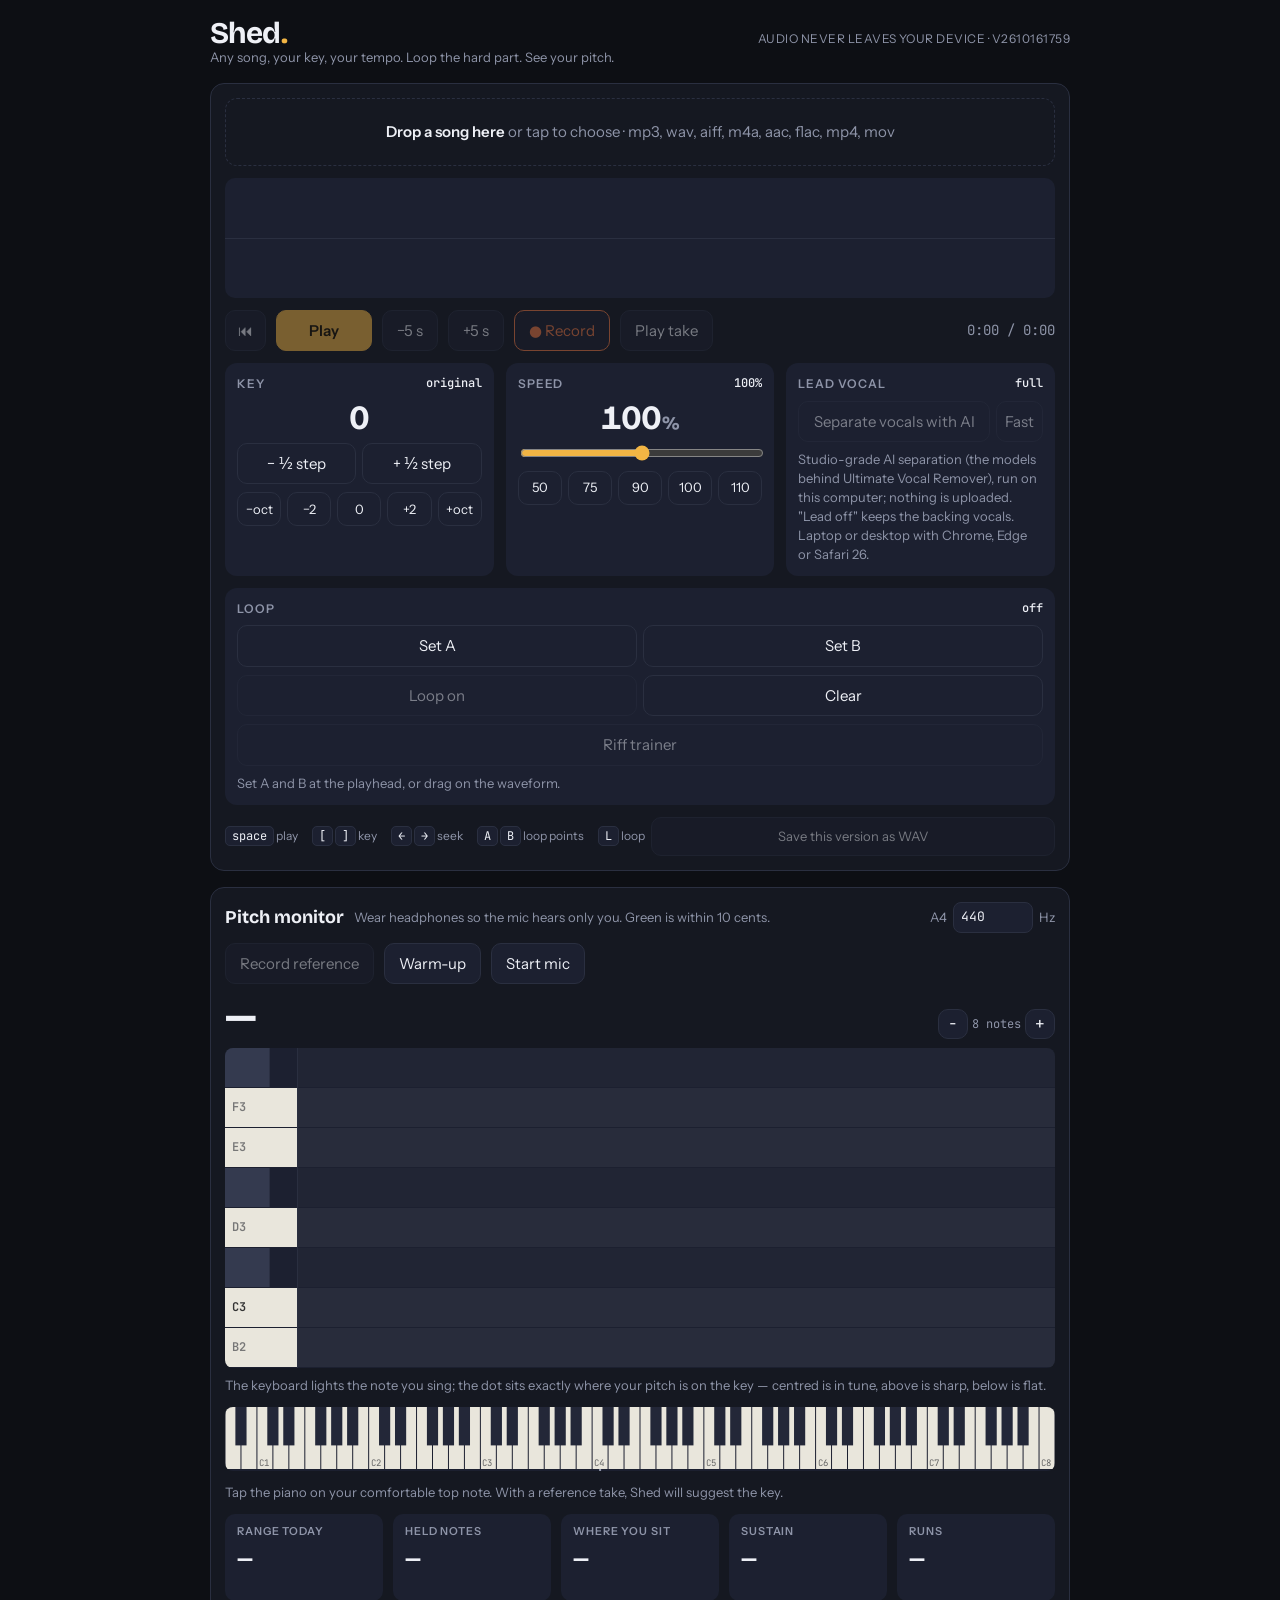
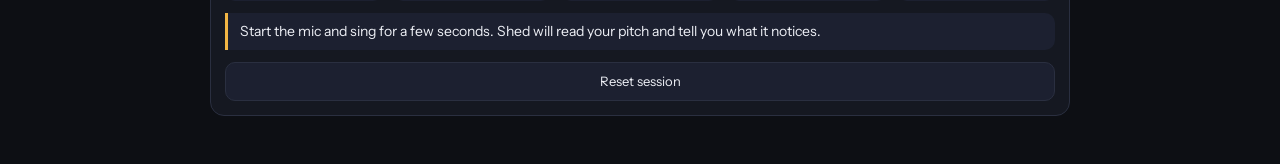
==== commit 94d48ebf: "Neural pitch engine, vertical piano monitor, song score, MDX-Net separation Pitch: CREPE (tiny) runs" ====
--- a/index.html
+++ b/index.html
@@ -60,17 +60,16 @@
 .big{font-family:var(--display);font-size:34px;font-weight:700;text-align:center;line-height:1;font-variant-numeric:tabular-nums;letter-spacing:-.02em}
 input[type=range]{width:100%;accent-color:var(--accent)}
 .presets button{font-size:13px;min-height:34px;padding:5px 6px}
-.mon{display:grid;grid-template-columns:150px 1fr;gap:14px;align-items:center}
-@media (max-width:640px){.mon{grid-template-columns:1fr}.keys{display:none}}
-.note{font-family:var(--display);font-size:72px;font-weight:700;line-height:1;text-align:center;letter-spacing:-.03em;min-height:72px}
-.note small{font-size:24px;color:var(--muted);font-weight:500}
-.hz{text-align:center;color:var(--muted);font-family:var(--mono);font-size:13px;min-height:18px}
-.meter{position:relative;height:34px;border-radius:8px;background:var(--panel2);overflow:hidden}
-.meter .zone{position:absolute;left:40%;width:20%;top:0;bottom:0;background:rgba(95,211,141,.16)}
-.meter .tick{position:absolute;top:0;bottom:0;width:1px;background:var(--line)}
-.meter .needle{position:absolute;top:0;bottom:0;width:3px;left:50%;background:var(--accent);transform:translateX(-50%);transition:left .06s linear}
-.meter .lbl{position:absolute;bottom:2px;font-size:11px;color:var(--muted);font-family:var(--mono)}
-canvas.trace{width:100%;height:190px;display:block;border-radius:8px;background:var(--panel2);touch-action:none}
+.mon{display:flex;flex-direction:column;gap:8px}
+@media (max-width:640px){.keys{display:none}}
+.monbar{display:flex;align-items:baseline;gap:12px;flex-wrap:wrap;min-height:44px}
+.monbar .spacer{flex:1}
+.note{font-family:var(--display);font-size:40px;font-weight:700;line-height:1;letter-spacing:-.03em;min-width:72px}
+.note small{font-size:16px;color:var(--muted);font-weight:500}
+.hz{color:var(--muted);font-family:var(--mono);font-size:13px}
+.zoom{display:flex;align-items:center;gap:4px;font-size:12px;color:var(--muted);font-family:var(--mono)}
+.zoom button{min-height:30px;min-width:30px;padding:0 8px;font-size:16px;line-height:1}
+canvas.trace{width:100%;height:320px;display:block;border-radius:8px;background:var(--panel2);touch-action:none}
 canvas.piano{width:100%;height:64px;display:block;border-radius:8px;background:var(--panel2)}
 .session{display:grid;gap:10px}
 .stat{background:var(--panel2);border-radius:10px;padding:10px 12px;display:flex;flex-direction:column;gap:4px;min-width:0}
@@ -89,6 +88,14 @@
 .warmctl button{min-height:34px;font-size:13px;padding:5px 10px}
 .warmctl select{font:inherit;font-size:13px;background:var(--panel);color:var(--fg);border:1px solid var(--line);border-radius:8px;padding:5px 7px;max-width:100%}
 .warmctl label.inline input{width:58px}
+.score{background:var(--panel2);border-radius:12px;padding:12px 14px;display:flex;flex-direction:column;gap:10px}
+.scoreTop{display:flex;align-items:center;gap:14px}
+.scoreTop b{font-family:var(--display);font-size:44px;line-height:1;letter-spacing:-.03em;min-width:72px}
+.scoreTxt{flex:1;min-width:0}.scoreTxt div{font-weight:600;font-size:16px}.scoreTxt small{color:var(--muted);font-size:13px}
+.scoreTop button{min-height:30px;min-width:30px;padding:0 8px}
+.spots{display:flex;flex-wrap:wrap;gap:6px}
+.spots button{min-height:32px;padding:4px 10px;font-size:13px;display:flex;gap:8px;align-items:center}
+.spots button .pct{color:var(--warn);font-family:var(--mono);font-size:12px}
 .coach{border-left:3px solid var(--accent);padding:8px 12px;color:var(--fg);font-size:14px;line-height:1.5;background:var(--panel2);border-radius:0 10px 10px 0}
 .coach p{margin:0}.coach p+p{margin-top:6px}
 .coach .why{color:var(--muted)}
@@ -128,11 +135,10 @@
   #export{width:100%}
   .monhead h2{font-size:16px}.monhead .hint{display:none}
   .monhead button{min-height:36px;padding:6px 10px;font-size:13px}
-  .mon{grid-template-columns:96px 1fr;gap:10px}
-  .note{font-size:44px;min-height:44px}.note small{font-size:16px}
+  .note{font-size:32px}.note small{font-size:14px}
   .hz{font-size:11px}
-  .meter{height:26px}
-  canvas.trace{height:150px}
+  canvas.trace{height:min(300px,42vh)}
+  #laneHint{display:none}
   canvas.piano{height:40px}
   #keyfind{font-size:12px}
   .session{grid-template-columns:1fr 1fr;gap:8px;align-items:start}
@@ -162,7 +168,8 @@
     </div>
     <canvas class="wave x-more" id="wave" height="120"></canvas>
     <div class="transport">
-      <button class="primary" id="play" disabled>Play</button>
+      <button id="toStart" disabled title="Back to the start (Return)" style="flex:0 0 auto;padding-inline:12px">⏮</button>
+      <button class="primary" id="play" disabled title="Play / pause (Space)">Play</button>
       <button id="back" class="x-more" disabled title="Back 5 s">−5 s</button>
       <button id="fwd" class="x-more" disabled title="Forward 5 s">+5 s</button>
       <button id="rec" class="rec" disabled title="Record yourself over the song">● Record</button>
@@ -185,9 +192,9 @@
       </div>
       <div class="ctl vocal x-more">
         <h3>Lead vocal <b id="voclbl">full</b></h3>
-        <div class="row" id="sepRow"><button id="sepBtn" disabled>Separate vocals with AI</button><button id="sepFast" disabled title="Single pass, 25% overlap: about 3× faster, slightly more artifacts" style="flex:0 0 auto">Fast</button></div>
+        <div class="row" id="sepRow"><button id="sepBtn" disabled>Separate vocals with AI</button><button id="sepFast" disabled title="25% overlap, single pass: about 3× faster, a few more artifacts" style="flex:0 0 auto">Fast</button></div>
         <div class="row" id="vocalModes" hidden><button data-v="0" class="on">Full</button><button data-v="1">Lead −12 dB</button><button data-v="2">Lead off</button><button data-v="4">Band only</button><button data-v="3">Lead only</button></div>
-        <div class="hint" id="stemHint">Two AI models run on this computer; nothing is uploaded. "Lead off" keeps the backing vocals. Laptop or desktop with Chrome, Edge or Safari 26; about a minute per song at best quality, once.</div>
+        <div class="hint" id="stemHint">Studio-grade AI separation (the models behind Ultimate Vocal Remover), run on this computer; nothing is uploaded. "Lead off" keeps the backing vocals. Laptop or desktop with Chrome, Edge or Safari 26.</div>
       </div>
       <div class="ctl loop x-more">
         <h3>Loop <b id="looplbl">off</b></h3>
@@ -245,11 +252,18 @@
       </div>
     </div>
     <div class="mon">
-      <div><div class="note" id="note">—</div><div class="hz" id="hz"></div></div>
-      <div style="display:flex;flex-direction:column;gap:8px;min-width:0">
-        <div class="meter"><div class="zone"></div><div class="tick" style="left:50%"></div><div class="tick" style="left:25%"></div><div class="tick" style="left:75%"></div><div class="needle" id="needle"></div><span class="lbl" style="left:6px">−50¢</span><span class="lbl" style="right:6px">+50¢</span></div>
-        <canvas class="trace" id="trace" height="190"></canvas>
+      <div class="monbar">
+        <div class="note" id="note">—</div><div class="hz" id="hz"></div>
+        <span class="spacer"></span>
+        <span class="hint" id="pitchEngine"></span>
+        <div class="zoom"><button id="zOut" title="Show more notes">−</button><span id="zLbl">12 notes</span><button id="zIn" title="Bigger keys">+</button></div>
       </div>
+      <canvas class="trace" id="trace" height="320"></canvas>
+      <div class="score" id="scoreCard" hidden>
+        <div class="scoreTop"><b id="scoreNum">—</b><div class="scoreTxt"><div id="scoreWord"></div><small id="scoreSub"></small></div><button id="scoreHide" title="Hide">✕</button></div>
+        <div class="spots" id="scoreSpots"></div>
+      </div>
+      <div class="hint" id="laneHint">The keyboard lights the note you sing; the dot sits exactly where your pitch is on the key — centred is in tune, above is sharp, below is flat.</div>
     </div>
     <canvas class="piano" id="piano" height="64" aria-label="88-key piano showing the note you are singing; tap a key to mark your comfortable top note"></canvas>
     <div class="hint" id="keyfind">Tap the piano on your comfortable top note. With a reference take, Shed will suggest the key.</div>
@@ -741,6 +755,238 @@
 }
 if (typeof module !== 'undefined') module.exports.SingTracker = SingTracker;
 </script>
+<script id="pitchsrc" type="text/plain">// ---------- Shed pitch engine (runs in a Web Worker; appended after dsp.js) ----------
+// Core: CREPE (Kim et al., 2018), a convolutional neural network trained on pitch — the "tiny" model (1.9 MB) run through
+// onnxruntime-web, 16 kHz, 1024-sample windows, 360 pitch bins of 20 cents, refined to ~1 cent by a weighted average
+// around the winning bin. Where the model is not available (no network for the runtime), the McLeod NSDF tracker in
+// dsp.js takes over, so the monitor always works.
+//
+// Song-leak logic (the song plays through speakers and the mic hears it): the page sends, with every mic block, the audio
+// the speakers were playing at the same instant (the "tape"). The engine learns how loud that leak arrives at the mic
+// (10th percentile of mic/song level, capped by mic–song coherence so a singer who never pauses is not mistaken for leak)
+// and (1) mutes the monitor when the mic is not clearly louder than the leak, (2) in the grey zone (voice only a little
+// louder than the leak) drops a pitch that matches what the song itself is sounding right now.
+//
+// Output per hop: { midi | null, conf, rms, i } where i is the index inside the pushed block of the frame centre.
+const PE_SR = 16000, PE_WIN = 1024, PE_BINS = 360;
+const PE_CENTS = new Float32Array(PE_BINS); for (let b = 0; b < PE_BINS; b++) PE_CENTS[b] = 20 * b + 1997.3794084376191;
+
+// Rate converter: 44.1/48 k → 16 k. 4th-order Butterworth low-pass at 6.8 kHz, then 4-point cubic interpolation.
+class Down16 {
+  constructor(sr) { this.sr = sr; this.step = sr / PE_SR; this.phase = 0; this.hist = new Float32Array(4); this.bq = [this.biquad(6800, 0.5412), this.biquad(6800, 1.3066)]; }
+  biquad(fc, Q) { const w0 = 2 * Math.PI * fc / this.sr, cw = Math.cos(w0), al = Math.sin(w0) / (2 * Q), a0 = 1 + al; return { b0: (1 - cw) / 2 / a0, b1: (1 - cw) / a0, b2: (1 - cw) / 2 / a0, a1: -2 * cw / a0, a2: (1 - al) / a0, x1: 0, x2: 0, y1: 0, y2: 0 }; }
+  // returns Float32Array of new 16 k samples, and fills idx[] with the source index each came from
+  process(x, idx) {
+    const out = new Float32Array(Math.ceil(x.length / this.step) + 2); let n = 0; const h = this.hist;
+    for (let i = 0; i < x.length; i++) {
+      let v = x[i]; for (const f of this.bq) { const y = f.b0 * v + f.b1 * f.x1 + f.b2 * f.x2 - f.a1 * f.y1 - f.a2 * f.y2; f.x2 = f.x1; f.x1 = v; f.y2 = f.y1; f.y1 = y; v = y; }
+      h[0] = h[1]; h[1] = h[2]; h[2] = h[3]; h[3] = v;           // h[2] is sample i-1, h[3] is sample i
+      this.phase -= 1;
+      while (this.phase < 0) {                                    // emit samples that fall between i-1 and i
+        const t = this.phase + 1; const y0 = h[0], y1 = h[1], y2 = h[2], y3 = h[3];
+        const a = (3 * (y1 - y2) - y0 + y3) / 2, b = 2 * y2 + y0 - (5 * y1 + y3) / 2, c = (y2 - y0) / 2;
+        out[n] = ((a * t + b) * t + c) * t + y1; if (idx) idx[n] = i; n++; this.phase += this.step;
+      }
+    }
+    return out.subarray(0, n);
+  }
+}
+
+class PitchEngine {
+  constructor(sr, opts = {}) {
+    this.sr = sr; this.P = Object.assign({ hop: 256, gate: 1.7, strong: 3, pct: 0.1, cohMargin: 1.3, onThr: 0.5, offThr: 0.38, songOnThr: 0.55, songMatchCents: 50, xcorrMax: 0.35, songWin: 4 }, opts);
+    this.dm = new Down16(sr); this.ds = new Down16(sr);
+    this.N = 8192; this.ring = new Float32Array(this.N); this.sring = new Float32Array(this.N); this.w = 0; this.fill = 0; this.sinceHop = 0;
+    this.frame = new Float32Array(PE_WIN); this.sframe = new Float32Array(PE_WIN);
+    this.hist = new Float32Array(500); this.nh = 0; this.ih = 0; this.k = null; this.kp = null; this.kc = null; this.kAt = 0;
+    this.room = null; this.voiced = false; this.prev = null; this.med = []; this.onset = 0; this.stats = { frames: 0, gated: 0, songMatch: 0, nn: 0 };
+    this.fallback = null;   // SingTracker when the network is unavailable
+    this.model = null;      // async (Float32Array frames, n) → Float32Array probabilities [n*360]
+    this.songH = new Float32Array(this.P.songWin); this.si = 0; this.xf = makeFFT(2048); this.xa = new Float32Array(2048); this.xb = new Float32Array(2048); this.xc = new Float32Array(2048); this.xd = new Float32Array(2048);
+    this.pendingBlocks = []; this.busy = false;
+  }
+  // ---- leak estimate: percentile of mic/song level, capped by coherence ----
+  leak() {
+    if (this.nh < 30) return null;
+    if (++this.kAt % 8 === 0 || this.kp == null) { const a = Array.from(this.hist.subarray(0, this.nh)).sort((p, q) => p - q); this.kp = a[Math.floor(a.length * this.P.pct)]; }
+    this.k = this.kc != null ? Math.min(this.kp, this.kc * this.P.cohMargin) : this.kp; return this.k;
+  }
+  coh() {   // cross-spectrum average of the last 4096 samples (16 k) of mic and song, every 8 hops
+    const L = 4096; if (this.fill < L) return;
+    if (!this.cz) { this.cz = { f: makeFFT(L), ar: new Float32Array(L), ai: new Float32Array(L), br: new Float32Array(L), bi: new Float32Array(L), w: new Float32Array(L), xr: new Float64Array(L / 2), xi: new Float64Array(L / 2), yy: new Float64Array(L / 2), xx: new Float64Array(L / 2), n: 0 }; for (let i = 0; i < L; i++) this.cz.w[i] = 0.5 - 0.5 * Math.cos(2 * Math.PI * i / L); }
+    const c = this.cz, { ar, ai, br, bi, w } = c; const N = this.N, w0 = this.w; let songOn = false;
+    for (let i = 0; i < L; i++) { const j = (w0 - L + i + N) % N; ar[i] = this.ring[j] * w[i]; ai[i] = 0; const s = this.sring[j]; if (s !== 0) songOn = true; br[i] = s * w[i]; bi[i] = 0; }
+    if (!songOn) return;
+    c.f(ar, ai, false); c.f(br, bi, false);
+    const tau = 4, dt = this.P.hop * 8 / PE_SR, a = 1 - Math.exp(-dt / tau); c.n++;
+    const Neff = Math.max(1, Math.min(tau * PE_SR / (L / 2), c.n * this.P.hop * 8 / (L / 2)));
+    const k0 = Math.floor(120 * L / PE_SR), k1 = Math.floor(5000 * L / PE_SR); let B = 0, Y = 0;
+    for (let k = k0; k < k1; k++) {
+      const xr = ar[k] * br[k] + ai[k] * bi[k], xi = ai[k] * br[k] - ar[k] * bi[k], yy = br[k] * br[k] + bi[k] * bi[k], xx = ar[k] * ar[k] + ai[k] * ai[k];
+      c.xr[k] += a * (xr - c.xr[k]); c.xi[k] += a * (xi - c.xi[k]); c.yy[k] += a * (yy - c.yy[k]); c.xx[k] += a * (xx - c.xx[k]);
+      if (c.yy[k] > 0) B += Math.max(0, c.xr[k] * c.xr[k] + c.xi[k] * c.xi[k] - c.xx[k] * c.yy[k] / Neff) / c.yy[k]; Y += c.yy[k];
+    }
+    if (c.n > 10 && Y > 0) this.kc = Math.sqrt(B / Y);
+  }
+  // ---- how much of a mic frame is simply the song: squared normalised cross-correlation peak within ±30 ms ----
+  songShare(x, s) {
+    const N = 2048, a = this.xa, b = this.xb, c = this.xc, d = this.xd; let ex = 0, es = 0;
+    for (let i = 0; i < N; i++) { const v = i < PE_WIN ? x[i] : 0, u = i < PE_WIN ? s[i] : 0; a[i] = v; b[i] = 0; c[i] = u; d[i] = 0; ex += v * v; es += u * u; }
+    if (ex < 1e-12 || es < 1e-12) return 0;
+    this.xf(a, b, false); this.xf(c, d, false);
+    for (let i = 0; i < N; i++) { const re = a[i] * c[i] + b[i] * d[i], im = b[i] * c[i] - a[i] * d[i]; a[i] = re; b[i] = im; }   // X · conj(S)
+    this.xf(a, b, true);
+    const L = Math.round(0.03 * PE_SR); let best = 0; for (let l = -L; l <= L; l++) { const v = a[(l + N) % N] / N; if (v > best) best = v; }
+    return best * best / (ex * es);
+  }
+  // ---- CREPE decode: weighted average of cents around the best bin ----
+  static decode(p, off) {
+    let b = 0, best = -1; for (let i = 0; i < PE_BINS; i++) if (p[off + i] > best) { best = p[off + i]; b = i; }
+    const lo = Math.max(0, b - 4), hi = Math.min(PE_BINS, b + 5); let num = 0, den = 0;
+    for (let i = lo; i < hi; i++) { num += p[off + i] * PE_CENTS[i]; den += p[off + i]; }
+    const cents = num / den; return { midi: 69 + 12 * Math.log2(10 * Math.pow(2, cents / 1200) / 440), conf: best };
+  }
+  // ---- feed a block of mic samples (+ the matching song samples) ----
+  async push(mic, song, onFrame) {
+    const idx = new Int32Array(Math.ceil(mic.length / this.dm.step) + 2);
+    const m16 = this.dm.process(mic, idx); const s16 = song ? this.ds.process(song) : null;
+    const N = this.N; const jobs = [];
+    for (let i = 0; i < m16.length; i++) {
+      this.ring[this.w] = m16[i]; this.sring[this.w] = s16 && i < s16.length ? s16[i] : 0; this.w = (this.w + 1) % N; if (this.fill < N) this.fill++;
+      if (this.fill >= PE_WIN && ++this.sinceHop >= this.P.hop) { this.sinceHop = 0; jobs.push({ w: this.w, src: idx[i] }); }
+    }
+    if (!jobs.length) return;
+    // build frames (window ends at the hop boundary; its centre is 512 samples back)
+    const nf = jobs.length, X = new Float32Array(nf * PE_WIN), SX = new Float32Array(nf * PE_WIN); const info = [];
+    for (let f = 0; f < nf; f++) {
+      const w = jobs[f].w; let e = 0, se = 0, songOn = false;
+      for (let i = 0; i < PE_WIN; i++) { const j = (w - PE_WIN + i + N) % N; const v = this.ring[j], s = this.sring[j]; X[f * PE_WIN + i] = v; SX[f * PE_WIN + i] = s; e += v * v; se += s * s; if (s !== 0) songOn = true; }
+      info.push({ rms: Math.sqrt(e / PE_WIN), srms: Math.sqrt(se / PE_WIN), songOn, src: jobs[f].src - Math.round(512 * this.dm.step) });
+    }
+    this.stats.frames += nf; if ((this.stats.frames & 7) < nf) this.coh();
+    // gates first (cheap), then the network only where needed
+    const need = [], needSong = [];
+    for (let f = 0; f < nf; f++) {
+      const q = info[f]; this.songH[this.si] = q.srms; this.si = (this.si + 1) % this.songH.length; let songMax = 0; for (const v of this.songH) if (v > songMax) songMax = v;
+      q.songMax = songMax; const songOn = songMax > 2e-4;
+      if (!songOn) this.room = this.room == null ? 1e-3 : q.rms < this.room ? 0.6 * this.room + 0.4 * q.rms : Math.min(4e-3, this.room * 1.0008);
+      else { this.hist[this.ih] = q.rms / songMax; this.ih = (this.ih + 1) % this.hist.length; if (this.nh < this.hist.length) this.nh++; }
+      const gate = Math.max(6e-4, (this.room || 0) * 2.5);
+      q.silent = q.rms < gate; q.grey = false;
+      if (!q.silent && songOn) { const k = this.leak(); if (k != null) { const bleed = k * songMax; if (q.rms < this.P.gate * bleed) { q.silent = true; q.bleed = true; this.stats.gated++; } else q.grey = q.rms < this.P.strong * bleed; } else q.grey = true; }
+      if (!q.silent && songOn) { q.share = this.songShare(X.subarray(f * PE_WIN, (f + 1) * PE_WIN), SX.subarray(f * PE_WIN, (f + 1) * PE_WIN)); if (q.share > this.P.xcorrMax) { q.silent = true; q.bleed = true; this.stats.xcorr = (this.stats.xcorr || 0) + 1; } }
+      q.songOn = songOn;
+      if (!q.silent) { need.push(f); if (q.grey) needSong.push(f); }
+    }
+    let P = null, PS = null;
+    if (need.length && this.model) {
+      const n = need.length + needSong.length, B = new Float32Array(n * PE_WIN); let o = 0;
+      for (const f of need) { B.set(X.subarray(f * PE_WIN, (f + 1) * PE_WIN), o); o += PE_WIN; }
+      for (const f of needSong) { B.set(SX.subarray(f * PE_WIN, (f + 1) * PE_WIN), o); o += PE_WIN; }
+      try { const out = await this.model(B, n); P = out; PS = need.length * PE_BINS; this.stats.nn += n; } catch (e) { this.model = null; this.modelError = String(e); }
+    }
+    for (let f = 0; f < nf; f++) {
+      const q = info[f]; let r = { midi: null, conf: 0, rms: q.rms };
+      if (!q.silent) {
+        if (P) {
+          const ni = need.indexOf(f); const d = PitchEngine.decode(P, ni * PE_BINS); r = { midi: d.midi, conf: d.conf, rms: q.rms, songOn: q.songOn };
+          if (q.grey) { const si = needSong.indexOf(f); const ds = PitchEngine.decode(P, PS + si * PE_BINS); if (ds.conf > 0.45 && Math.abs(ds.midi - d.midi) * 100 < this.P.songMatchCents) { r = { midi: null, conf: d.conf, rms: q.rms, bleed: true }; this.stats.songMatch++; } }
+        } else r = this.fallbackFrame(X.subarray(f * PE_WIN, (f + 1) * PE_WIN), q);
+      }
+      onFrame(this.decide(r), r, q.src);
+    }
+  }
+  // NSDF on the 16 k frame (used only when the network is unavailable)
+  fallbackFrame(x, q) {
+    if (!this.fallback) { this.fallback = new LivePitch(PE_SR); this.fallback.N = 1024; this.fallback.M = 2048; this.fallback.fft = makeFFT(2048); this.fallback.re = new Float32Array(2048); this.fallback.im = new Float32Array(2048); this.fallback.cum = new Float64Array(1025); this.fallback.buf = new Float32Array(1024); this.fallback.lagMin = Math.floor(PE_SR / 1500); this.fallback.lagMax = Math.min(1022, Math.ceil(PE_SR / 62)); this.fallback.nsdf = new Float32Array(this.fallback.lagMax + 2); }
+    const fb = this.fallback; fb.buf.set(x); fb.floor = 0; const t = fb.analyse();
+    return { midi: t.midi, conf: t.midi != null ? Math.min(1, t.clarity) : 0, rms: q.rms, nsdf: true };
+  }
+  // voicing hysteresis, octave-jump confirmation, 3-frame median
+  decide(r) {
+    const thr = this.voiced ? this.P.offThr : (r.songOn ? this.P.songOnThr : this.P.onThr); const minConf = r.nsdf ? (this.voiced ? 0.6 : 0.8) : thr;
+    let m = r.midi != null && r.conf >= minConf ? r.midi : null;
+    if (m == null) { this.voiced = false; this.onset = 0; this.prev = null; this.pend = null; this.med.length = 0; return null; }
+    if (!this.voiced) { this.onset++; if (this.onset < 2) { this.prev = m; return null; } this.voiced = true; }
+    if (this.prev != null) { const d = m - this.prev; if (Math.abs(Math.abs(d) - 12) < 0.8 || Math.abs(Math.abs(d) - 19) < 0.8) { if (this.pend && Math.abs(this.pend.m - m) < 0.8) this.pend.n++; else this.pend = { m, n: 1 }; if (this.pend.n < 3) m = this.prev; else this.pend = null; } else this.pend = null; }
+    this.prev = m; this.med.push(m); if (this.med.length > 3) this.med.shift();
+    const s = this.med.slice().sort((p, q) => p - q); return s[s.length >> 1];
+  }
+}
+// Offline clean-up of CREPE frames for the record's melody: voicing by confidence + level, 5-frame median, islands < 60 ms dropped.
+function cleanMelody(raw, hopSec) {
+  if (!raw.length) return [];
+  let g = 0; for (const p of raw) g += p.rms * p.rms; g = Math.sqrt(g / raw.length);
+  const v = raw.map(p => p.conf >= 0.5 && p.rms > 0.05 * g);
+  // hysteresis: keep a frame with conf ≥ 0.4 if a neighbour is voiced
+  for (let pass = 0; pass < 2; pass++) for (let i = 0; i < raw.length; i++) if (!v[i] && raw[i].conf >= 0.4 && raw[i].rms > 0.05 * g && ((i > 0 && v[i - 1]) || (i + 1 < raw.length && v[i + 1]))) v[i] = true;
+  const sm = new Float32Array(raw.length);
+  for (let i = 0; i < raw.length; i++) { if (!v[i]) continue; const w = []; for (let d = -2; d <= 2; d++) { const j = i + d; if (j >= 0 && j < raw.length && v[j]) w.push(raw[j].midi); } w.sort((a, b) => a - b); sm[i] = w[w.length >> 1]; }
+  const minFr = Math.ceil(0.06 / hopSec); const out = []; let start = -1;
+  for (let i = 0; i <= raw.length; i++) { const on = i < raw.length && v[i]; if (on && start < 0) start = i; if (!on && start >= 0) { if (i - start >= minFr) for (let j = start; j < i; j++) out.push({ t: raw[j].t, midi: sm[j], conf: raw[j].conf }); start = -1; } }
+  return out;
+}
+if (typeof module !== 'undefined') { module.exports.PitchEngine = PitchEngine; module.exports.Down16 = Down16; module.exports.cleanMelody = cleanMelody; }
+
+// ---------- Worker protocol ----------
+// {type:'init', sr, modelUrl, ortBase}  → {type:'ready', nn: true|false, error?}
+// {type:'push', mic, song|null, t}      → {type:'frames', t, frames:[{midi, conf, rms, src, bleed}]}
+// {type:'melody', x, sr, hop}           → {type:'melody', points:[{t, midi, conf}]}   (offline, for the record's lead vocal)
+if (typeof self !== 'undefined' && typeof document === 'undefined' && typeof WorkerGlobalScope !== 'undefined') {
+  let eng = null, session = null, ORT = null;
+  async function loadOrt(ortBase) {
+    if (ORT) return ORT;
+    try { ORT = await import(ortBase + 'ort.min.mjs'); }                                   // module worker (preferred)
+    catch (e1) { if (typeof importScripts === 'function') { importScripts(ortBase + 'ort.min.js'); ORT = self.ort; } else throw e1; }
+    ORT.env.wasm.wasmPaths = ortBase; ORT.env.wasm.numThreads = 1; return ORT;
+  }
+  async function loadModel(ortBase, modelUrl, prefer) {
+    const ort = await loadOrt(ortBase);
+    const bytes = new Uint8Array(await (await fetch(modelUrl)).arrayBuffer());
+    const eps = prefer === 'wasm' || typeof navigator === 'undefined' || !navigator.gpu ? [['wasm']] : [['webgpu'], ['wasm']];
+    let err = null; for (const ep of eps) { try { session = await ort.InferenceSession.create(bytes, { executionProviders: ep, graphOptimizationLevel: 'all' }); session._ep = ep[0]; break; } catch (e) { err = e; session = null; } }
+    if (!session) throw err;
+    // warm up (shader compile on WebGPU) and sanity-check the output
+    const warm = await session.run({ x: new ort.Tensor('float32', new Float32Array(PE_WIN), [1, PE_WIN]) }); if (!warm.p || warm.p.data.length !== PE_BINS) throw new Error('unexpected model output');
+    return async (frames, n) => { const r = await session.run({ x: new ort.Tensor('float32', frames, [n, PE_WIN]) }); return r.p.data; };
+  }
+  self.onmessage = async (e) => {
+    const d = e.data;
+    if (d.type === 'init') {
+      eng = new PitchEngine(d.sr, d.opts || {});
+      try { eng.model = await loadModel(d.ortBase, d.modelUrl, d.prefer); self.postMessage({ type: 'ready', nn: true, ep: session._ep }); }
+      catch (err) { eng.model = null; self.postMessage({ type: 'ready', nn: false, error: String(err && err.message || err) }); }
+      return;
+    }
+    if (d.type === 'push' && eng) {
+      const frames = [];
+      await eng.push(d.mic, d.song, (midi, r, src) => frames.push({ midi, conf: r.conf, rms: r.rms, src, bleed: !!r.bleed }));
+      self.postMessage({ type: 'frames', t: d.t, frames, stats: eng.stats, nn: !!eng.model, k: eng.k });
+      return;
+    }
+    if (d.type === 'melody') {
+      // offline: CREPE on the whole signal at the given hop (seconds), batched; falls back to trackMelody
+      const { x, sr, hop } = d; let pts = null;
+      if (session) {
+        try {
+          const dn = new Down16(sr); const y = dn.process(x); const H = Math.max(80, Math.round((hop || 0.01) * PE_SR)); const nFr = Math.max(0, Math.floor((y.length - PE_WIN) / H) + 1);
+          const probs = new Float32Array(nFr * PE_BINS); const BATCH = 64; let done = 0;
+          for (let f0 = 0; f0 < nFr; f0 += BATCH) {
+            const n = Math.min(BATCH, nFr - f0); const B = new Float32Array(n * PE_WIN);
+            for (let f = 0; f < n; f++) B.set(y.subarray((f0 + f) * H, (f0 + f) * H + PE_WIN), f * PE_WIN);
+            const r = await session.run({ x: new ORT.Tensor('float32', B, [n, PE_WIN]) }); probs.set(r.p.data, f0 * PE_BINS); done += n;
+            self.postMessage({ type: 'melody', id: d.id, progress: done / nFr });
+          }
+          const raw = []; for (let f = 0; f < nFr; f++) { const r = PitchEngine.decode(probs, f * PE_BINS); let e = 0; for (let i = 0; i < PE_WIN; i += 4) { const v = y[f * H + i]; e += v * v; } raw.push({ t: (f * H + PE_WIN / 2) / PE_SR, midi: r.midi, conf: r.conf, rms: Math.sqrt(e / (PE_WIN / 4)) }); }
+          pts = cleanMelody(raw, H / PE_SR);
+        } catch (err) { pts = null; }
+      }
+      if (!pts) pts = trackMelody(x, sr).map(p => ({ t: p.t, midi: p.midi, conf: 1 }));
+      self.postMessage({ type: 'melody', id: d.id, points: pts, nn: !!session });
+    }
+  };
+}
+</script>
 <script>
 (() => {
 const $ = (id) => document.getElementById(id);
@@ -761,6 +1007,7 @@
   workers: [], pending: new Map(), queue: [],
 };
 const dspURL = URL.createObjectURL(new Blob([$('dspsrc').textContent], { type: 'text/javascript' }));
+const pitchURL = URL.createObjectURL(new Blob([$('dspsrc').textContent, '\n', $('pitchsrc').textContent], { type: 'text/javascript' }));
 
 function ensureCtx() {
   if (ctx) { if (ctx.state === 'suspended') ctx.resume(); return; }
@@ -905,13 +1152,13 @@
     // Very long files (over 12 min) are processed in mono to keep memory and render time in check on phones.
     if (chans.length === 2 && ab.duration > 12 * 60) { const m = new Float32Array(chans[0].length); for (let i = 0; i < m.length; i++) m[i] = 0.5 * (chans[0][i] + chans[1][i]); S.src = [m]; }
     else S.src = chans.map(c => new Float32Array(c)); // own copies
-    S.pos = 0; S.outLen = 0; S.playing = false; S.loopA = S.loopB = null; S.loop = false; S.loops = 0; S.file = file; S.ref = null; take = null; $('playTake').disabled = true; S.srcFull = null; S.vocal = 0; S.stems = saved && saved.stems ? { L: fromI16(saved.stems.l), R: fromI16(saved.stems.r), leadL: saved.stems.ll ? fromI16(saved.stems.ll) : null, leadR: saved.stems.lr ? fromI16(saved.stems.lr) : null } : null; document.querySelectorAll('[data-v]').forEach(b => b.classList.toggle('on', b.dataset.v === '0')); $('voclbl').textContent = 'full'; stemsUI();
+    S.pos = 0; S.outLen = 0; S.playing = false; S.loopA = S.loopB = null; S.loop = false; S.loops = 0; S.file = file; S.ref = null; S.takes = []; TAKE.on = false; $('scoreCard').hidden = true; take = null; $('playTake').disabled = true; S.srcFull = null; S.vocal = 0; S.stems = saved && saved.stems ? { L: fromI16(saved.stems.l), R: fromI16(saved.stems.r), leadL: saved.stems.ll ? fromI16(saved.stems.ll) : null, leadR: saved.stems.lr ? fromI16(saved.stems.lr) : null } : null; document.querySelectorAll('[data-v]').forEach(b => b.classList.toggle('on', b.dataset.v === '0')); $('voclbl').textContent = 'full'; stemsUI();
     peaks = null;
-    if (saved) { S.id = saved.id; S.semis = saved.semis || 0; S.tempo = saved.tempo || 1; S.loopA = saved.loopA ?? null; S.loopB = saved.loopB ?? null; S.loop = !!saved.loop; S.ref = saved.ref || null; setKey(S.semis, true); setSpeed(S.tempo * 100, true); saveSongSoon(); }
+    if (saved) { S.id = saved.id; S.semis = saved.semis || 0; S.tempo = saved.tempo || 1; S.loopA = saved.loopA ?? null; S.loopB = saved.loopB ?? null; S.loop = !!saved.loop; S.ref = saved.ref || null; S.takes = saved.takes || []; setKey(S.semis, true); setSpeed(S.tempo * 100, true); saveSongSoon(); }
     else { S.id = null; setKey(0, true); setSpeed(100, true); saveSong(); }
     $('rec').disabled = false; $('refBtn').disabled = false; $('trainer').disabled = false;
     updateRefUI();
-    ['play','back','fwd'].forEach(id => $(id).disabled = false);
+    ['play','back','fwd','toStart'].forEach(id => $(id).disabled = false);
     $('tdur').textContent = fmt(S.dur / S.tempo);
     updateLoopUI();
     rerender();
@@ -975,6 +1222,8 @@
 function seekFrac(f) { if (!S.outLen) return; KAR.hits.clear(); S.pos = Math.max(0, Math.min(S.outLen - 1, Math.floor(f * S.outLen))); }
 function seekBy(sec) { if (!S.outLen) return; S.pos = Math.max(0, Math.min(S.outLen - 1, S.pos + Math.round(sec * S.sr))); }
 $('play').addEventListener('click', togglePlay);
+function toStart() { if (!S.src) return; S.pos = S.loop && S.loopA != null ? Math.floor(S.loopA * S.outLen) : 0; KAR.hits.clear(); drawWave(); }
+$('toStart').addEventListener('click', toStart);
 $('back').addEventListener('click', () => seekBy(-5));
 $('fwd').addEventListener('click', () => seekBy(5));
 
@@ -1067,6 +1316,7 @@
 document.addEventListener('keydown', (e) => {
   if (e.target.tagName === 'INPUT' && e.target.type !== 'range') return;
   if (e.code === 'Space') { e.preventDefault(); togglePlay(); }
+  else if (e.key === 'Enter') { e.preventDefault(); toStart(); }
   else if (e.key === '[') setKey(S.semis - 1);
   else if (e.key === ']') setKey(S.semis + 1);
   else if (e.key === 'ArrowLeft') seekBy(-5);
@@ -1096,7 +1346,23 @@
 // hearing at that moment, so the karaoke lane lines your voice up with the record's notes exactly.
 let micStream = null, micOn = false, traceHist = [];
 const trace = $('trace'), tctx = trace.getContext('2d');
-let recNode = null, recording = null, take = null, refRec = null, tracker = null, SingTrackerCls = null;
+let recNode = null, recording = null, take = null, refRec = null;
+// The pitch engine (CREPE neural pitch tracker + song-leak logic, see pitch.js) runs in its own worker so the audio thread stays light.
+const PITCH = { worker: null, ready: false, nn: null, stats: null, k: null, seq: 0, blocks: new Map() };
+function pitchWorker() {
+  if (PITCH.worker) return PITCH.worker;
+  let w; try { w = new Worker(pitchURL, { type: 'module' }); } catch (e) { w = new Worker(pitchURL); } PITCH.worker = w;
+  w.onerror = (e) => { console.warn('pitch worker error', e.message || e); if (!PITCH.ready) { try { w.terminate(); } catch (err) {} PITCH.worker = new Worker(pitchURL); PITCH.worker.onmessage = w.onmessage; PITCH.worker.postMessage(PITCH.initMsg); } };
+  w.onmessage = (e) => {
+    const d = e.data;
+    if (d.type === 'ready') { PITCH.ready = true; PITCH.nn = d.nn; PITCH.ep = d.ep; if (!d.nn) console.warn('pitch model unavailable, using the classic tracker:', d.error); return; }
+    if (d.type === 'frames') { const b = PITCH.blocks.get(d.t); PITCH.blocks.delete(d.t); PITCH.stats = d.stats; PITCH.k = d.k; PITCH.nn = d.nn; if (b) for (const f of d.frames) b(f); return; }
+    if (d.type === 'melody' && PITCH.onMelody) PITCH.onMelody(d);
+  };
+  PITCH.initMsg = { type: 'init', sr: ctx.sampleRate, modelUrl: new URL('models/crepe-tiny.onnx?b=' + SHED_BUILD, location.href).href, ortBase: 'https://cdn.jsdelivr.net/npm/onnxruntime-web@1.22.0/dist/', prefer: new URLSearchParams(location.search).get('pitch') };
+  w.postMessage(PITCH.initMsg);
+  return w;
+}
 // Song tape: the last 4 s the speakers played, sample by sample, with the song position of each sample.
 const TAPE = { n: 0, buf: null, pos: null, blocks: [], w: 0 };
 function tapeInit(sr) { TAPE.n = Math.round(sr * 4); TAPE.buf = new Float32Array(TAPE.n); TAPE.pos = new Float64Array(TAPE.n).fill(-1); TAPE.w = 0; TAPE.blocks = []; }
@@ -1110,16 +1376,15 @@
 async function startMic() { if (!micOn) await micToggle(); return micOn; }
 $('mic').addEventListener('click', () => micToggle());
 async function micToggle(quiet) {
-  if (micOn) { try { localStorage.setItem('shed.mic', '0'); } catch (e) {} if (recording) stopRecording(); if (refRec) stopRef(); micOn = false; micStream.getTracks().forEach(t => t.stop()); micStream = null; if (recNode) { recNode.onaudioprocess = null; recNode.disconnect(); recNode = null; } $('mic').textContent = 'Start mic'; $('mic').classList.remove('on'); $('note').textContent = '—'; $('hz').textContent = ''; lastMidi = null; return; }
+  if (micOn) { try { localStorage.setItem('shed.mic', '0'); } catch (e) {} if (recording) stopRecording(); if (refRec) stopRef(); micOn = false; micStream.getTracks().forEach(t => t.stop()); micStream = null; if (recNode) { recNode.onaudioprocess = null; recNode.disconnect(); recNode = null; } PITCH.blocks.clear(); $('mic').textContent = 'Start mic'; $('mic').classList.remove('on'); $('note').textContent = '—'; $('hz').textContent = ''; lastMidi = null; return; }
   ensureCtx();
   try {
-    micStream = await navigator.mediaDevices.getUserMedia({ audio: { echoCancellation: false, noiseSuppression: false, autoGainControl: false } });
+    micStream = await navigator.mediaDevices.getUserMedia({ audio: { echoCancellation: true, noiseSuppression: false, autoGainControl: false } });
   } catch (err) { if (!quiet) toast('Microphone not available here. Allow mic access in your browser, or open Shed in Safari/Chrome.'); return; }
   try { localStorage.setItem('shed.mic', '1'); } catch (e) {}
-  if (!SingTrackerCls) SingTrackerCls = new Function($('dspsrc').textContent + '; return SingTracker;')();
-  tracker = new SingTrackerCls(ctx.sampleRate);
+  const pw = pitchWorker();
   const srcNode = ctx.createMediaStreamSource(micStream);
-  const N = 1024, refBlk = new Float32Array(N); let fr = 0;
+  const N = 1024; let fr = 0;
   recNode = ctx.createScriptProcessor(N, 1, 1);
   recNode.onaudioprocess = (e) => {
     const x = e.inputBuffer.getChannelData(0), sr = ctx.sampleRate;
@@ -1127,25 +1392,31 @@
     const capEnd = (e.playbackTime || ctx.currentTime) - N / sr;         // render time of this block's last sample
     const playing = S.playing && TAPE.buf;
     const i0 = playing ? tapeIdx(capEnd - (N - 1) / sr - outLat) : -1;   // what the speakers played meanwhile
-    if (i0 >= 0 && i0 + N <= TAPE.w && TAPE.w - i0 < TAPE.n) for (let j = 0; j < N; j++) refBlk[j] = TAPE.buf[(i0 + j) % TAPE.n]; else refBlk.fill(0);
-    const wall = performance.now();
-    tracker.push(x, (midi, rms, j) => {
-      const back = (N - 1 - j) / sr + 1024 / sr;                        // centre of the 2048-sample window
+    let song = null; if (i0 >= 0 && i0 + N <= TAPE.w && TAPE.w - i0 < TAPE.n) { song = new Float32Array(N); for (let j = 0; j < N; j++) song[j] = TAPE.buf[(i0 + j) % TAPE.n]; }
+    const wall = performance.now(), t = ++PITCH.seq, mic = new Float32Array(x);
+    if (PITCH.blocks.size > 12) { PITCH.blocks.clear(); return; }        // the engine fell behind: drop rather than queue
+    PITCH.blocks.set(t, (f) => {
+      const back = (N - 1 - f.src) / sr;                                 // frame centre, relative to the block end
       const pos = playing ? tapePos(capEnd - back - outLat) : null;
-      onVoiceFrame(midi, pos, wall - back * 1000, (fr++ & 1) === 0);
-    }, refBlk);
+      onVoiceFrame(f.midi, pos, wall - back * 1000, (fr++ & 1) === 0, f);
+    });
+    pw.postMessage({ type: 'push', mic, song, t }, song ? [mic.buffer, song.buffer] : [mic.buffer]);
   };
   const sink = ctx.createGain(); sink.gain.value = 0; srcNode.connect(recNode).connect(sink).connect(ctx.destination);
   micOn = true; $('mic').textContent = 'Stop mic'; $('mic').classList.add('on');
 }
 let viewLo = 55 - 8;              // bottom MIDI note of the trace window (smoothly follows the voice / the song)
-const VIEW_SPAN = 17;             // semitones visible in the trace
-const KEY_W = 46;                 // width of the vertical keyboard inside the trace
+const ZOOMS = [8, 12, 17, 24];    // semitones visible; zoom changes which
+let zoomI = 1; try { const z = +localStorage.getItem('shed.zoom'); if (z >= 0 && z < ZOOMS.length) zoomI = z; } catch (e) {}
+let VIEW_SPAN = ZOOMS[zoomI];
+let KEY_W = 72;                   // width of the vertical keyboard inside the trace (set per draw: narrower on phones)
+function setZoom(i) { zoomI = Math.max(0, Math.min(ZOOMS.length - 1, i)); const mid = viewLo + VIEW_SPAN / 2; VIEW_SPAN = ZOOMS[zoomI]; viewLo = mid - VIEW_SPAN / 2; $('zLbl').textContent = VIEW_SPAN + ' notes'; try { localStorage.setItem('shed.zoom', zoomI); } catch (e) {} }
+$('zIn').addEventListener('click', () => setZoom(zoomI - 1)); $('zOut').addEventListener('click', () => setZoom(zoomI + 1)); $('zLbl').textContent = VIEW_SPAN + ' notes';
 let lastMidi = null, lastAnalysis = 0, lastSlow = 0, seenLoops = 0;
 const sessionLog = [];            // {t, midi, frac} voiced frames for the whole session
-function onVoiceFrame(midi, pos, t, logIt) {
+function onVoiceFrame(midi, pos, t, logIt, f) {
   const frac = pos != null && S.outLen ? pos / S.outLen : null;
-  traceHist.push({ t, midi, frac });
+  traceHist.push({ t, midi, frac, conf: f && f.conf });
   lastMidi = midi;
   if (midi == null) return;
   if (frac != null) karaokeFrame(midi, frac);
@@ -1162,17 +1433,19 @@
       const midi = lastMidi + 12 * Math.log2(440 / a4), nearest = Math.round(midi), cents = (midi - nearest) * 100, f = 440 * Math.pow(2, (lastMidi - 69) / 12);
       $('note').innerHTML = NOTE_NAMES[((nearest % 12) + 12) % 12] + '<small>' + (Math.floor(nearest / 12) - 1) + '</small>';
       $('hz').textContent = f.toFixed(1) + ' Hz · ' + (cents >= 0 ? '+' : '') + cents.toFixed(0) + '¢';
-      $('needle').style.left = (50 + cents) + '%';
-      $('needle').style.background = Math.abs(cents) <= 10 ? 'var(--good)' : Math.abs(cents) <= 25 ? 'var(--accent)' : 'var(--warn)';
-    }
-  }
-  if (S.loops !== seenLoops) { seenLoops = S.loops; KAR.hits.clear(); }
+      $('note').style.color = Math.abs(cents) <= 10 ? 'var(--good)' : Math.abs(cents) <= 25 ? 'var(--fg)' : 'var(--warn)';
+    } else $('note').style.color = '';
+    if (PITCH.ready && !PITCH.shown) { PITCH.shown = true; $('pitchEngine').textContent = PITCH.nn ? '' : 'classic tracker (offline)'; }
+  }
+  if (S.loops !== seenLoops) { seenLoops = S.loops; takeFinish(); KAR.hits.clear(); }
+  if (micOn && S.playing && S.outLen && !TAKE.on && refNotes()) takeStart(S.pos / S.outLen);
+  if (TAKE.on && (!S.playing || !micOn)) takeFinish();
   drawTrace(now);
   if (micOn && now - lastSlow > 40) {
     lastSlow = now; drawPiano();
     if (now - lastAnalysis > 1000) { lastAnalysis = now; analyseSession(); karaokeOctave();
       // if the song keeps drowning the mic, say so once in a while (headphones fix it completely)
-      if (tracker) { const g = tracker.stats.gated, f = tracker.stats.frames || 0; KAR.tip = S.playing && KAR.lastF != null && f - KAR.lastF > 20 && (g - KAR.lastG) / (f - KAR.lastF) > 0.35; KAR.lastG = g; KAR.lastF = f; } }
+      if (PITCH.stats) { const st = PITCH.stats, g = st.gated + (st.xcorr || 0), f = st.frames || 0; KAR.tip = S.playing && KAR.lastF != null && f - KAR.lastF > 20 && (g - KAR.lastG) / (f - KAR.lastF) > 0.35; KAR.lastG = g; KAR.lastF = f; } }
     trainerTick(); warmTick(now);
     if (refRec && S.loop && S.loops !== refRec.loops) stopRef();
     if (recording && S.loop && S.loops !== recording.loops) stopRecording();
@@ -1225,12 +1498,60 @@
 }
 function noteAtFrac(notes, f) { let lo = 0, hi = notes.length - 1; while (lo < hi) { const mid = (lo + hi + 1) >> 1; if (notes[mid].a <= f) lo = mid; else hi = mid - 1; } const n = notes[lo]; return n && n.a <= f && f <= n.b ? lo : -1; }
 const karShift = () => S.semis - (S.ref ? S.ref.semis || 0 : 0);
+// ---------- The take: every pass with the song is kept and scored, note by note ----------
+const TAKE = { on: false, a: 0, b: 0, frames: [], loops: 0 };
+function takeStart(frac) { TAKE.on = true; TAKE.a = frac; TAKE.b = frac; TAKE.frames = []; TAKE.loops = S.loops; }
+function takeFrame(frac, note, d) { if (!TAKE.on) return; if (frac < TAKE.b - 0.02) { takeFinish(); takeStart(frac); } TAKE.b = Math.max(TAKE.b, frac); TAKE.frames.push({ frac, note, d }); }
+function takeFinish() {
+  if (!TAKE.on) return; TAKE.on = false;
+  const notes = refNotes(); if (!notes || (TAKE.b - TAKE.a) * S.dur < 3) return;
+  const r = scoreTake(TAKE, notes); if (r) { showScore(r); S.takes = (S.takes || []).concat([{ t: Date.now(), score: r.score, a: TAKE.a, b: TAKE.b, semis: S.semis, tempo: S.tempo }]).slice(-30); saveSongSoon(); }
+}
+// Credit per note = share of its length you were on the pitch (within 50 cents, any octave; 50–100 cents counts half).
+// Score = length-weighted average over the notes the pass covered. Notes you did not sing at all count as misses.
+function scoreTake(take, notes) {
+  const inSpan = []; for (let i = 0; i < notes.length; i++) { const n = notes[i]; if (n.b <= take.a || n.a >= take.b) continue; inSpan.push(i); }
+  if (inSpan.length < 3) return null;
+  const per = new Map(); for (const i of inSpan) per.set(i, { frames: 0, full: 0, half: 0, sum: 0 });
+  for (const f of take.frames) { const p = per.get(f.note); if (!p) continue; p.frames++; if (Math.abs(f.d) <= 0.5) p.full++; else if (Math.abs(f.d) <= 1) p.half++; p.sum += f.d; }
+  const frameSec = 0.016; let wsum = 0, csum = 0, sung = 0, sharp = 0, flat = 0; const results = [];
+  for (const i of inSpan) { const n = notes[i], p = per.get(i), len = (Math.min(n.b, take.b) - Math.max(n.a, take.a)) * S.dur; const expect = Math.max(1, len / frameSec);
+    const credit = Math.min(1, (p.full + 0.5 * p.half) / expect); wsum += len; csum += len * credit; if (p.frames > expect * 0.3) sung++; if (p.frames) { const m = p.sum / p.frames; if (m > 0.15) sharp++; else if (m < -0.15) flat++; }
+    results.push({ i, credit, len, sung: p.frames > expect * 0.3 }); }
+  if (!sung) return null;   // nothing was sung: no score
+  const score = Math.round(100 * csum / wsum);
+  // trouble spots: runs of weak notes (credit < 0.5), merged when close, at least 0.6 s or 2 notes
+  const spots = []; let cur = null;
+  for (const r of results) { const n = notes[r.i]; if (r.credit < 0.5) { if (cur && (n.a - cur.b) * S.dur < 0.8) { cur.b = n.b; cur.n.push(r.i); cur.c += r.credit; } else { if (cur) spots.push(cur); cur = { a: n.a, b: n.b, n: [r.i], c: r.credit }; } } }
+  if (cur) spots.push(cur);
+  const keep = spots.filter(sp => sp.n.length >= 2 || (sp.b - sp.a) * S.dur >= 0.6).sort((x, y) => (y.b - y.a) - (x.b - x.a)).slice(0, 6).sort((x, y) => x.a - y.a);
+  return { score, hit: results.filter(r => r.credit >= 0.5).length, total: results.length, sung, sharp, flat, spots: keep, span: take.b - take.a };
+}
+function scoreWord(sc) { return sc >= 92 ? 'Clean.' : sc >= 82 ? 'Strong pass.' : sc >= 70 ? 'Solid — a few spots to shed.' : sc >= 55 ? 'Getting there.' : sc >= 35 ? 'Rough pass — loop the spots below.' : 'Learn it slower first.'; }
+function showScore(r) {
+  $('scoreCard').hidden = false; $('scoreNum').textContent = r.score; $('scoreNum').style.color = r.score >= 82 ? 'var(--good)' : r.score >= 55 ? 'var(--accent)' : 'var(--warn)';
+  const best = Math.max(r.score, ...(S.takes || []).map(t => t.score)); const tend = r.sharp > r.flat * 2 && r.sharp >= 3 ? ' · you sit sharp' : r.flat > r.sharp * 2 && r.flat >= 3 ? ' · you sit under the notes' : '';
+  $('scoreWord').textContent = scoreWord(r.score);
+  $('scoreSub').textContent = r.hit + ' of ' + r.total + ' notes on pitch · ' + Math.round(r.span * S.dur) + ' s' + (best > r.score ? ' · best ' + best : (S.takes || []).length ? ' · new best' : '') + tend;
+  const sp = $('scoreSpots'); sp.innerHTML = '';
+  if (!r.spots.length) { const d = document.createElement('span'); d.className = 'hint'; d.textContent = r.score >= 82 ? 'No weak spots. Take the key up, or the speed.' : 'The misses are spread out — sing it once more at 85%.'; sp.appendChild(d); return; }
+  const lbl = document.createElement('span'); lbl.className = 'hint'; lbl.style.alignSelf = 'center'; lbl.textContent = 'Work on:'; sp.appendChild(lbl);
+  const notes = refNotes();
+  for (const spot of r.spots) {
+    const b = document.createElement('button'); const names = spot.n.slice(0, 4).map(i => noteName(notes[i].m + karShift() + KAR.oct)).join(' ');
+    b.innerHTML = fmt(spot.a * S.dur) + ' <span class="pct">' + names + (spot.n.length > 4 ? ' …' : '') + '</span>';
+    b.title = 'Loop this spot'; b.addEventListener('click', () => { const pad = 0.6 / S.dur; S.loopA = Math.max(0, spot.a - pad); S.loopB = Math.min(1, spot.b + pad); S.loop = true; updateLoopUI(); S.pos = Math.floor(S.loopA * S.outLen); KAR.hits.clear(); if (!S.playing) togglePlay(); });
+    sp.appendChild(b);
+  }
+}
+$('scoreHide').addEventListener('click', () => { $('scoreCard').hidden = true; });
 function karaokeFrame(midi, frac) {
   const notes = refNotes(); if (!notes || !notes.length) return;
-  const i = noteAtFrac(notes, frac); if (i < 0) return;
+  const i = noteAtFrac(notes, frac); if (i < 0) { takeFrame(frac, -1, 99); return; }
   const target = notes[i].m + karShift(); let d = midi - target;
   KAR.pairs.push(d); if (KAR.pairs.length > 400) KAR.pairs.shift();
   d -= 12 * Math.round(d / 12);
+  takeFrame(frac, i, d);
   if (Math.abs(d) <= 0.5) { const step = 0.03 / Math.max(1, S.dur); let h = KAR.hits.get(i); if (!h) KAR.hits.set(i, h = []); const l = h[h.length - 1]; if (l && frac - l[1] < step * 2 && frac >= l[0]) l[1] = Math.max(l[1], frac + step / 3); else h.push([frac, frac + step / 3]); }
 }
 // which octave you sing the song in (decided from what you actually sing, changes only when it's clear)
@@ -1248,7 +1569,7 @@
   if (trace.width !== Math.round(W * dpr)) { trace.width = Math.round(W * dpr); trace.height = Math.round(H * dpr); }
   tctx.setTransform(dpr, 0, 0, dpr, 0, 0); tctx.clearRect(0, 0, W, H);
   const cs = getComputedStyle(document.documentElement); const css = (k) => cs.getPropertyValue(k).trim();
-  const TW = W - KEY_W;
+  KEY_W = W < 480 ? 56 : 72; const TW = W - KEY_W;
   const notes = S.outLen ? refNotes() : null;
   const lane = !!(notes && notes.length && S.src && (S.playing || traceHist.some(p => p.frac != null)));
   // song time on screen: what you hear now sits at 30% of the lane; 2.4 s of past, 5.6 s ahead
@@ -1269,19 +1590,29 @@
   if (target != null) viewLo += (target - viewLo) * (lane ? 0.06 : 0.08);
   const lo = viewLo, hi = viewLo + VIEW_SPAN, rowH = H / VIEW_SPAN;
   const yOf = (m) => H - (m + 0.5 - lo) / (hi - lo) * H;   // centre of note m
-  // vertical keyboard + row guides
-  const cur = lastMidi != null ? Math.round(lastMidi) : null;
-  tctx.font = '10px ' + css('--mono');
+  // vertical keyboard + row guides. The key you are singing lights up; a dot on it shows exactly where the pitch sits.
+  const cur = lastMidi != null ? Math.round(lastMidi) : null; const curCents = lastMidi != null ? (lastMidi - cur) * 100 : 0;
+  const good = css('--good'), acc = css('--accent'), warn = css('--warn');
+  const curCol = Math.abs(curCents) <= 10 ? good : Math.abs(curCents) <= 25 ? acc : warn;
+  const showNames = rowH >= 13; tctx.font = (rowH >= 20 ? '600 12px ' : '600 10px ') + css('--mono'); tctx.textBaseline = 'middle';
+  const tgtNote = lane && notes ? (() => { const i = noteAtFrac(notes, nowF); return i >= 0 ? notes[i].m + shift : null; })() : null;
   for (let m = Math.floor(lo) - 1; m <= Math.ceil(hi) + 1; m++) {
     const y = yOf(m) - rowH / 2, black = isBlack(m);
-    tctx.fillStyle = m === cur ? css('--accent') : black ? '#343a4f' : '#e9e6dc';
+    tctx.fillStyle = m === cur ? curCol : black ? '#343a4f' : '#e9e6dc';
     tctx.fillRect(0, y, black ? KEY_W * 0.62 : KEY_W, rowH - 1);
+    if (tgtNote != null && m === tgtNote && m !== cur) { tctx.fillStyle = 'rgba(238,240,246,0.55)'; tctx.fillRect(KEY_W - 6, y, 5, rowH - 1); }   // the note the song wants now
     tctx.fillStyle = black ? 'rgba(255,255,255,0.025)' : 'rgba(255,255,255,0.055)';
     tctx.fillRect(KEY_W, y, TW, rowH - 1);
-    if (m % 12 === 0 && !black) { tctx.fillStyle = m === cur ? css('--accent-ink') : '#555'; tctx.fillText('C' + (Math.floor(m / 12) - 1), KEY_W - 20, y + rowH - 3); }
+    if (showNames && !black && (rowH >= 20 || m % 12 === 0)) { tctx.fillStyle = m === cur ? css('--accent-ink') : m % 12 === 0 ? '#333' : '#777'; tctx.fillText(noteName(m), 7, y + rowH / 2); }
   }
   tctx.fillStyle = css('--line'); tctx.fillRect(KEY_W, 0, 1, H);
-  const good = css('--good'), acc = css('--accent'), warn = css('--warn');
+  // in-tune band on the lit key: the thin lines are ±10 cents; the dot is your pitch
+  if (cur != null && cur >= lo - 1 && cur <= hi + 1) {
+    const yc = yOf(cur), x0 = isBlack(cur) ? KEY_W * 0.62 - 12 : KEY_W - 14;
+    tctx.fillStyle = 'rgba(0,0,0,0.25)'; tctx.fillRect(2, yc - rowH * 0.1, (isBlack(cur) ? KEY_W * 0.62 : KEY_W) - 4, 1); tctx.fillRect(2, yc + rowH * 0.1, (isBlack(cur) ? KEY_W * 0.62 : KEY_W) - 4, 1);
+    const yd = yOf(lastMidi); tctx.fillStyle = '#0d0f14'; tctx.beginPath(); tctx.arc(x0, yd, Math.min(7, rowH * 0.38), 0, Math.PI * 2); tctx.fill();
+    tctx.fillStyle = '#fff'; tctx.beginPath(); tctx.arc(x0, yd, Math.min(4.5, rowH * 0.25), 0, Math.PI * 2); tctx.fill();
+  }
   tctx.save(); tctx.beginPath(); tctx.rect(KEY_W + 1, 0, TW, H); tctx.clip();
   if (lane) {
     const f0 = nowF - PAST / songSec, f1 = nowF + AHEAD / songSec, nowX = xF(nowF);
@@ -1509,7 +1840,7 @@
   if (!S.file) return;
   if (!S.id) S.id = Date.now() + ':' + S.file.name;
   const packed = S.stems ? { l: toI16(S.stems.L), r: toI16(S.stems.R), ll: S.stems.leadL ? toI16(S.stems.leadL) : null, lr: S.stems.leadR ? toI16(S.stems.leadR) : null } : null;
-  await dbPut({ id: S.id, name: S.name, file: S.file, semis: S.semis, tempo: S.tempo, loopA: S.loopA, loopB: S.loopB, loop: S.loop, ref: S.ref, stems: packed, opened: Date.now() });
+  await dbPut({ id: S.id, name: S.name, file: S.file, semis: S.semis, tempo: S.tempo, loopA: S.loopA, loopB: S.loopB, loop: S.loop, ref: S.ref, takes: S.takes || [], stems: packed, opened: Date.now() });
   const all = (await dbAll()).sort((a, b) => b.opened - a.opened);
   for (const old of all.slice(10)) await dbDel(old.id);
   renderRecent(all.slice(0, 10));
@@ -1611,9 +1942,9 @@
   if (S.loopA == null || S.loopB == null) { toast('Set a loop first (A and B), then start the trainer.'); return; }
   if (!(await startMic())) return;
   TR.on = true; TR.pass = 0; TR.lastLoops = S.loops; TR.passStart = performance.now();
-  S.loop = true; updateLoopUI(); if (S.tempo > 0.6) setSpeed(60);
+  S.loop = true; updateLoopUI(); if (S.tempo > 0.7) setSpeed(70);
   S.pos = Math.floor(S.loopA * S.outLen); if (!S.playing) togglePlay();
-  $('trainer').classList.add('on'); $('trainerInfo').textContent = 'Pass 1 at 60%. Sing it in tune and the next pass is 5% faster.';
+  $('trainer').classList.add('on'); $('trainerInfo').textContent = 'Pass 1 at ' + Math.round(S.tempo * 100) + '%. Sing it in tune and the next pass is 5% faster.';
 });
 function trainerTick() {
   if (!TR.on) return;
@@ -1775,12 +2106,12 @@
   $('drop').classList.toggle('empty', !S.src);
 }
 
-// ---------- Lead vocal: real stems from HT-Demucs v4, separated on this device ----------
+// ---------- Stems: UVR MDX-Net models (Kim Vocal 2 for the vocals, Karaoke 2 for lead vs backing), separated on this device ----------
 S.vocal = 0; S.srcFull = null; S.stems = null;
-const MODEL_PARTS = ['models/htdemucs.part0', 'models/htdemucs.part1'];
+const VOC_MODEL = 'models/kim_vocal_2.onnx', VOC_PARAMS = { nfft: 7680, dimF: 3072, compensate: 1.009 };
 let demucsLoading = null;
 function ensureDemucs() { if (window.ShedDemucs) return Promise.resolve(window.ShedDemucs); if (!demucsLoading) demucsLoading = new Promise((res, rej) => { const sc = document.createElement('script'); sc.src = 'demucs/shed-demucs.js?b=' + SHED_BUILD; sc.onload = () => res(window.ShedDemucs); sc.onerror = () => rej(new Error('engine missing')); document.head.appendChild(sc); }); return demucsLoading; }
-const KARA_MODEL = 'models/kara2.onnx', KARA_PARAMS = { nfft: 5120, compensate: 1.065 };
+const KARA_MODEL = 'models/kara2.onnx', KARA_PARAMS = { nfft: 5120, dimF: 2048, compensate: 1.065 };
 async function separateVocals() {
   if (!S.src) return;
   if (!navigator.gpu) { toast('AI separation needs a laptop or desktop browser with WebGPU: Chrome, Edge, or Safari 26. Separate once on your computer; the stems are saved with the song.'); return; }
@@ -1793,8 +2124,11 @@
   try {
     const t0 = performance.now();
     const best = !separateVocals.fast;
-    const all = await D.separateVocals(L, R, S.sr, MODEL_PARTS, prog('All vocals'), best ? { shifts: 2, overlap: 0.5 } : { shifts: 1, overlap: 0.25 });
-    const kara = await D.separateKaraoke(L, R, S.sr, KARA_MODEL, KARA_PARAMS, prog('Lead vocal'), best ? { denoise: true, overlap: 0.5 } : { denoise: false, overlap: 0.25 });
+    // Best: 50% chunk overlap and the UVR "denoise" pass (model run twice, phase-inverted, averaged) — fewer artifacts, ~3× the time.
+    const o = best ? { denoise: true, overlap: 0.5 } : { denoise: false, overlap: 0.25 };
+    const all = await D.separateMDX(L, R, S.sr, VOC_MODEL, VOC_PARAMS, prog('Vocals'), o);
+    const kara = await D.separateMDX(L, R, S.sr, KARA_MODEL, KARA_PARAMS, prog('Lead vocal'), o);
+    all.vocalsL = all.L; all.vocalsR = all.R;
     // cleanup: vocal stems carry no music below 60 Hz; what the nets put there is kick and bass bleed
     for (const a of [all.vocalsL, all.vocalsR]) D.highpass(a, S.sr, 60);
     // Karaoke 2 returns band + backing vocals; the lead is what is left
@@ -1805,7 +2139,7 @@
     stemsUI();
     $('stemHint').textContent = (best ? 'Best quality: ' : 'Fast: ') + 'separated in ' + Math.round((performance.now() - t0) / 1000) + ' s on this computer (' + (all.ep === 'webgpu' ? 'GPU' : 'CPU') + '). Saved with the song.';
     st.textContent = 'Reading the melody…';
-    await melodyFromLead();
+    await melodyFromLead((f) => { st.textContent = 'Reading the melody ' + Math.round(f * 100) + '%'; });
     saveSongSoon(); setVocal(2);
     toast('Done. Lead off keeps the backing vocals; the melody from the record is now the ghost line.');
   } catch (e) {
@@ -1814,16 +2148,15 @@
   } finally { st.classList.remove('busy'); if (S.ready && S.ready.every(Boolean)) st.textContent = 'Ready'; }
 }
 // Pitch-track the lead stem in the DSP worker and keep it as the reference (ghost line + match score)
-let melodyWorker = null;
-function melodyFromLead() {
+function melodyFromLead(onProgress) {
   return new Promise((res) => {
     if (!S.stems || !S.stems.leadL) return res();
     const n = S.stems.leadL.length, mono = new Float32Array(n); for (let i = 0; i < n; i++) mono[i] = 0.5 * (S.stems.leadL[i] + S.stems.leadR[i]);
-    if (!melodyWorker) melodyWorker = new Worker(dspURL);
-    const id = 'mel' + Date.now();
-    melodyWorker.onmessage = (e) => { if (e.data.id !== id) return; const pts = e.data.points.map(p => ({ frac: p.t / S.dur, midi: p.midi })).filter(p => p.frac >= 0 && p.frac <= 1);
-      if (pts.length > 20) { S.ref = { points: pts, semis: 0, auto: true }; updateRefUI(); } res(); };
-    melodyWorker.postMessage({ id, type: 'melody', x: mono, sr: S.sr }, [mono.buffer]);
+    ensureCtx(); const pw = pitchWorker(); const id = 'mel' + Date.now();
+    PITCH.onMelody = (d) => { if (d.id !== id) return; if (d.progress != null && !d.points) { if (onProgress) onProgress(d.progress); return; }
+      const pts = d.points.map(p => ({ frac: p.t / S.dur, midi: p.midi })).filter(p => p.frac >= 0 && p.frac <= 1);
+      if (pts.length > 20) { S.ref = { points: pts, semis: 0, auto: true, nn: !!d.nn }; updateRefUI(); } PITCH.onMelody = null; res(); };
+    pw.postMessage({ id, type: 'melody', x: mono, sr: S.sr, hop: 0.01 }, [mono.buffer]);
   });
 }
 $('sepBtn').addEventListener('click', () => { separateVocals.fast = false; separateVocals(); });
@@ -1848,7 +2181,7 @@
   peaks = null; rerender();
 }
 document.querySelectorAll('[data-v]').forEach(b => b.addEventListener('click', () => setVocal(+b.dataset.v)));
-function stemsUI() { const has = !!S.stems; $('vocalModes').hidden = !has; $('sepRow').hidden = has; $('sepBtn').disabled = !S.src; $('sepFast').disabled = !S.src; document.querySelectorAll('[data-v="1"],[data-v="2"],[data-v="3"]').forEach(b => b.disabled = !(has && S.stems.leadL)); if (has) $('stemHint').textContent = S.stems.leadL ? 'Stems saved with this song.' : 'Older stems: run the separation again for lead-vocal modes.'; else $('stemHint').textContent = 'Demucs v4 runs on this computer; nothing is uploaded. Laptop or desktop with Chrome, Edge or Safari 26. About a minute per song, once.'; }
+function stemsUI() { const has = !!S.stems; $('vocalModes').hidden = !has; $('sepRow').hidden = has; $('sepBtn').disabled = !S.src; $('sepFast').disabled = !S.src; document.querySelectorAll('[data-v="1"],[data-v="2"],[data-v="3"]').forEach(b => b.disabled = !(has && S.stems.leadL)); if (has) $('stemHint').textContent = S.stems.leadL ? 'Stems saved with this song.' : 'Older stems: run the separation again for lead-vocal modes.'; else $('stemHint').textContent = 'Studio-grade AI separation on this computer; nothing is uploaded. Laptop or desktop with Chrome, Edge or Safari 26.'; }
 
 // ---------- Microphone: remember permission and start automatically next time ----------
 async function autoMic() {
@@ -1861,7 +2194,7 @@
 document.addEventListener('pointerdown', () => { autoMic(); }, { once: true });
 
 // ---------- Offline: keep the app and the piano on the device once installed ----------
-const SHED_BUILD = '2610141300';
+const SHED_BUILD = '2610161759';
 if ('serviceWorker' in navigator && window.top === window.self && /^https?:/.test(location.protocol)) {
   navigator.serviceWorker.register('sw.js?b=' + SHED_BUILD).then(reg => { reg.update().catch(() => {}); setInterval(() => reg.update().catch(() => {}), 60 * 60 * 1000); }).catch(() => {});
   navigator.serviceWorker.addEventListener('message', (e) => { if (e.data && e.data.type === 'shed-updated' && e.data.build !== SHED_BUILD) showUpdate(); });
@@ -1889,7 +2222,7 @@
 window.__sim = (pts) => { for (const p of pts) { sessionLog.push(p); traceHist.push(p); } lastMidi = pts[pts.length-1].midi; viewLo = lastMidi - 8; analyseSession(); drawPiano(); drawTrace(pts[pts.length-1].t); };
 window.__piano = async () => { const out = {}; for (const [k, v] of PIANO.cache) { try { const b = await v; out[k] = b.duration.toFixed(2); } catch (e) { out[k] = 'ERR'; } } return out; };
 window.__setRef = (points, semis) => { S.ref = { points, semis }; updateRefUI(); analyseSession(); };
-window.__lane = () => { const n = refNotes(); return { notes: n ? n.length : 0, first: n ? n.slice(0, 4).map(x => [x.a.toFixed(3), x.b.toFixed(3), x.m.toFixed(2)]) : null, hitNotes: KAR.hits.size, frames: traceHist.length, withPos: traceHist.filter(p => p.frac != null).length, voiced: traceHist.filter(p => p.midi != null).length, oct: KAR.oct, outLat, gated: tracker && tracker.stats.gated, k: tracker && tracker.k }; };
+window.__lane = () => { const n = refNotes(); return { nn: PITCH.nn, ready: PITCH.ready, pstats: PITCH.stats, notes: n ? n.length : 0, first: n ? n.slice(0, 4).map(x => [x.a.toFixed(3), x.b.toFixed(3), x.m.toFixed(2)]) : null, hitNotes: KAR.hits.size, frames: traceHist.length, withPos: traceHist.filter(p => p.frac != null).length, voiced: traceHist.filter(p => p.midi != null).length, oct: KAR.oct, outLat, k: PITCH.k }; };
 window.__dbg = () => ({ ref: refRec ? refRec.points.length : null, saved: S.ref ? S.ref.points.length : null, log: sessionLog.length, voiced: sessionLog.filter(p=>p.frac!=null).length, playing: S.playing, loops: S.loops, pos: S.pos/S.outLen });
 window.__shed = () => { if (!S.out) return null; const o = S.out[0], a = Math.floor(S.outLen * 0.4), b = Math.floor(S.outLen * 0.6); let z = 0; for (let i = a + 1; i < b; i++) if (o[i - 1] < 0 && o[i] >= 0) z++; return { hz: z / ((b - a) / S.sr), outLen: S.outLen, ready: Array.from(S.ready) }; };
 })();
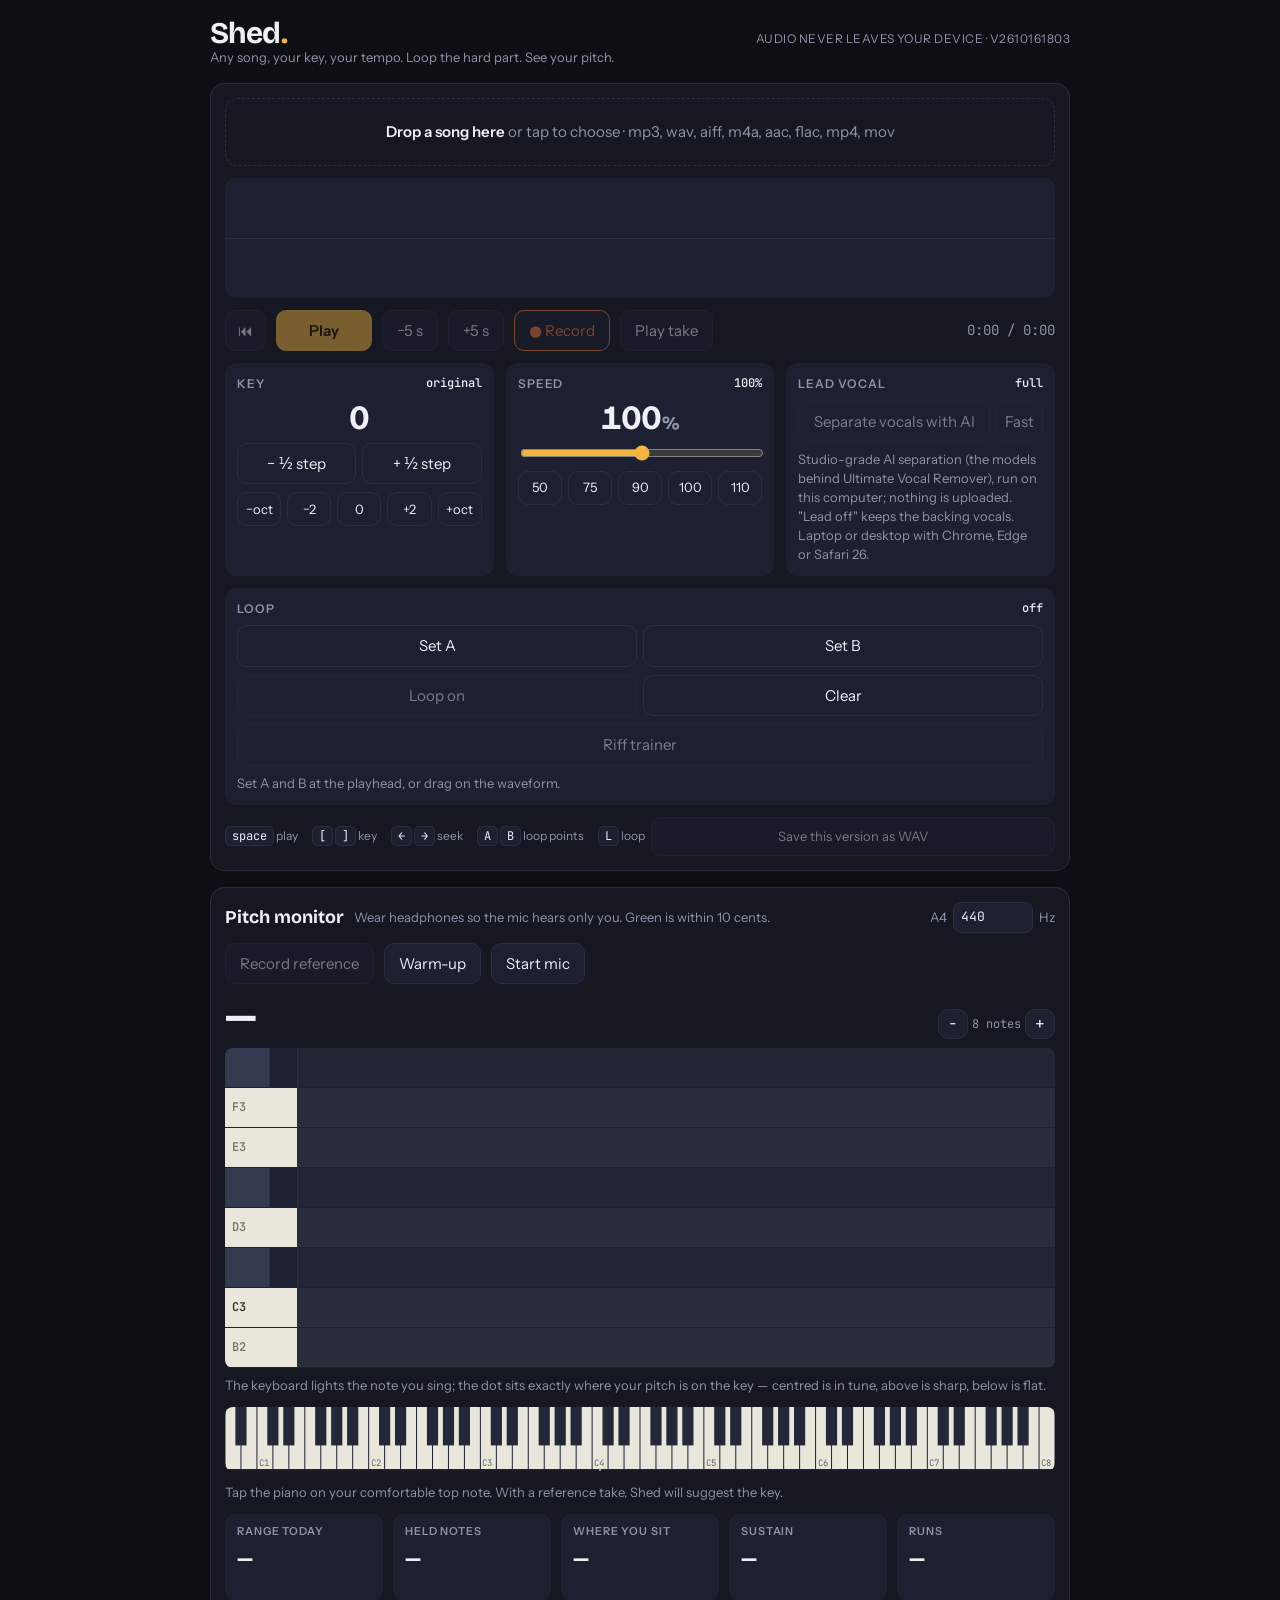
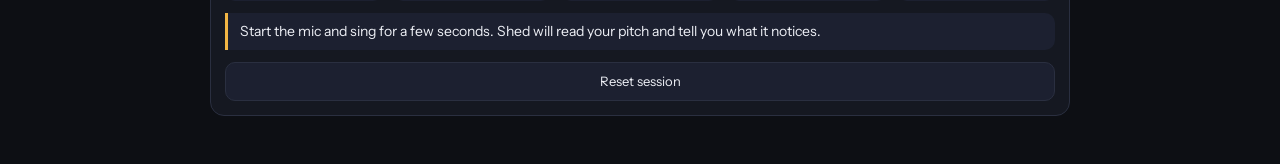
==== commit 32c92369: "Pitch engine: adaptive frame rate on slow devices (never falls behind the mic) Co-Authored-By: Claud" ====
--- a/index.html
+++ b/index.html
@@ -883,7 +883,12 @@
       const n = need.length + needSong.length, B = new Float32Array(n * PE_WIN); let o = 0;
       for (const f of need) { B.set(X.subarray(f * PE_WIN, (f + 1) * PE_WIN), o); o += PE_WIN; }
       for (const f of needSong) { B.set(SX.subarray(f * PE_WIN, (f + 1) * PE_WIN), o); o += PE_WIN; }
+      const tm = (typeof performance !== 'undefined' ? performance : Date).now();
       try { const out = await this.model(B, n); P = out; PS = need.length * PE_BINS; this.stats.nn += n; } catch (e) { this.model = null; this.modelError = String(e); }
+      // adaptive rate: on a slow device, analyse fewer frames per second rather than fall behind
+      const per = ((typeof performance !== 'undefined' ? performance : Date).now() - tm) / n; this.msPerFrame = this.msPerFrame == null ? per : 0.9 * this.msPerFrame + 0.1 * per;
+      const hopMs = this.P.hop / PE_SR * 1000; if (this.msPerFrame > 0.75 * hopMs && this.P.hop < 1024) this.P.hop = Math.min(1024, Math.round(this.P.hop * 1.5)); else if (this.msPerFrame < 0.25 * hopMs && this.P.hop > 256) this.P.hop = Math.max(256, Math.round(this.P.hop / 1.5));
+      this.stats.hop = this.P.hop; this.stats.msPerFrame = +this.msPerFrame.toFixed(1);
     }
     for (let f = 0; f < nf; f++) {
       const q = info[f]; let r = { midi: null, conf: 0, rms: q.rms };
@@ -2194,7 +2199,7 @@
 document.addEventListener('pointerdown', () => { autoMic(); }, { once: true });
 
 // ---------- Offline: keep the app and the piano on the device once installed ----------
-const SHED_BUILD = '2610161759';
+const SHED_BUILD = '2610161803';
 if ('serviceWorker' in navigator && window.top === window.self && /^https?:/.test(location.protocol)) {
   navigator.serviceWorker.register('sw.js?b=' + SHED_BUILD).then(reg => { reg.update().catch(() => {}); setInterval(() => reg.update().catch(() => {}), 60 * 60 * 1000); }).catch(() => {});
   navigator.serviceWorker.addEventListener('message', (e) => { if (e.data && e.data.type === 'shed-updated' && e.data.build !== SHED_BUILD) showUpdate(); });
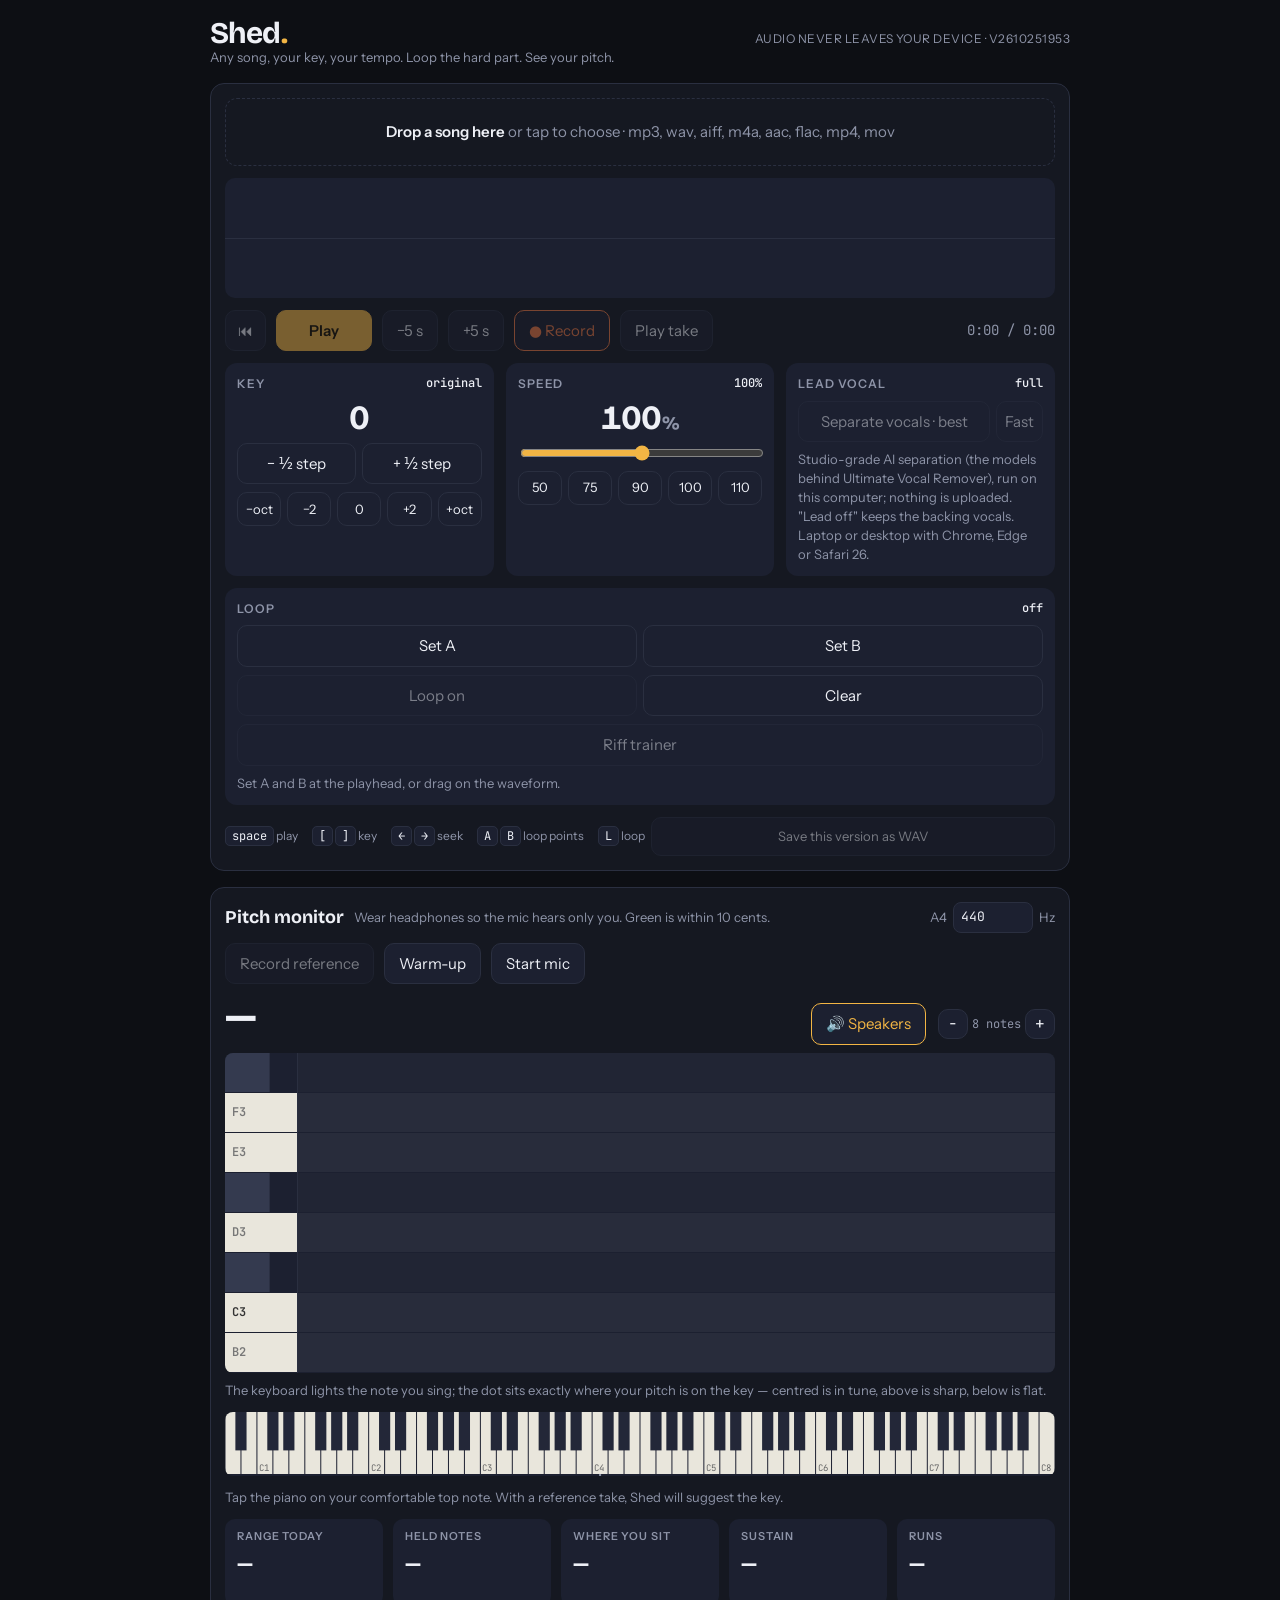
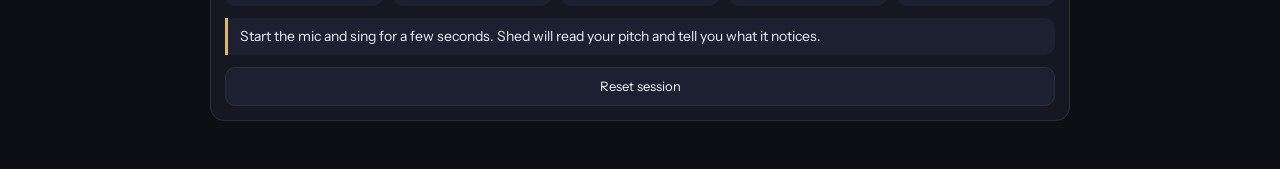
==== commit ecf5a050: "Separation: karaoke model on the vocal stem, Min-Spec two-model band in Best, anti-aliased resamplin" ====
--- a/index.html
+++ b/index.html
@@ -192,8 +192,8 @@
       </div>
       <div class="ctl vocal x-more">
         <h3>Lead vocal <b id="voclbl">full</b></h3>
-        <div class="row" id="sepRow"><button id="sepBtn" disabled>Separate vocals with AI</button><button id="sepFast" disabled title="25% overlap, single pass: about 3× faster, a few more artifacts" style="flex:0 0 auto">Fast</button></div>
-        <div class="row" id="vocalModes" hidden><button data-v="0" class="on">Full</button><button data-v="1">Lead −12 dB</button><button data-v="2">Lead off</button><button data-v="4">Band only</button><button data-v="3">Lead only</button></div>
+        <div class="row" id="sepRow"><button id="sepBtn" disabled title="Two models, 50% overlap, denoise pass: the cleanest result">Separate vocals · best</button><button id="sepFast" disabled title="One model, single pass: about 4× faster, a few more artifacts" style="flex:0 0 auto">Fast</button></div>
+        <div class="row" id="vocalModes" hidden><button data-v="0" class="on">Full mix</button><button data-v="4" title="The band alone: every voice removed">Vocals off</button><button data-v="2" title="Lead singer removed, backing vocals kept">Lead off</button><button data-v="1" title="Lead singer 12 dB quieter, as a guide">Lead −12 dB</button><button data-v="3" title="The singer alone">Lead only</button></div>
         <div class="hint" id="stemHint">Studio-grade AI separation (the models behind Ultimate Vocal Remover), run on this computer; nothing is uploaded. "Lead off" keeps the backing vocals. Laptop or desktop with Chrome, Edge or Safari 26.</div>
       </div>
       <div class="ctl loop x-more">
@@ -256,6 +256,7 @@
         <div class="note" id="note">—</div><div class="hz" id="hz"></div>
         <span class="spacer"></span>
         <span class="hint" id="pitchEngine"></span>
+        <button id="outMode" title="Tell Shed how you listen. With headphones the mic hears only you; with speakers Shed filters the song out of the mic.">🎧 Headphones</button>
         <div class="zoom"><button id="zOut" title="Show more notes">−</button><span id="zLbl">12 notes</span><button id="zIn" title="Bigger keys">+</button></div>
       </div>
       <canvas class="trace" id="trace" height="320"></canvas>
@@ -794,7 +795,7 @@
 
 class PitchEngine {
   constructor(sr, opts = {}) {
-    this.sr = sr; this.P = Object.assign({ hop: 256, gate: 1.7, strong: 3, pct: 0.1, cohMargin: 1.3, onThr: 0.5, offThr: 0.38, songOnThr: 0.55, songMatchCents: 50, xcorrMax: 0.35, songWin: 4 }, opts);
+    this.sr = sr; this.P = Object.assign({ hop: 256, gate: 1.7, strong: 3, pct: 0.1, cohMargin: 1.3, onThr: 0.6, offThr: 0.45, songOnThr: 0.65, songMatchCents: 50, xcorrMax: 0.35, songWin: 4, onsetFrames: 3, onsetCents: 100, headphones: false }, opts);
     this.dm = new Down16(sr); this.ds = new Down16(sr);
     this.N = 8192; this.ring = new Float32Array(this.N); this.sring = new Float32Array(this.N); this.w = 0; this.fill = 0; this.sinceHop = 0;
     this.frame = new Float32Array(PE_WIN); this.sframe = new Float32Array(PE_WIN);
@@ -802,7 +803,7 @@
     this.room = null; this.voiced = false; this.prev = null; this.med = []; this.onset = 0; this.stats = { frames: 0, gated: 0, songMatch: 0, nn: 0 };
     this.fallback = null;   // SingTracker when the network is unavailable
     this.model = null;      // async (Float32Array frames, n) → Float32Array probabilities [n*360]
-    this.songH = new Float32Array(this.P.songWin); this.si = 0; this.xf = makeFFT(2048); this.xa = new Float32Array(2048); this.xb = new Float32Array(2048); this.xc = new Float32Array(2048); this.xd = new Float32Array(2048);
+    this.songH = new Float32Array(this.P.songWin); this.si = 0; this.XN = 4096; this.xf = makeFFT(this.XN); this.xa = new Float32Array(this.XN); this.xb = new Float32Array(this.XN); this.xc = new Float32Array(this.XN); this.xd = new Float32Array(this.XN); this.lagEst = 0;
     this.pendingBlocks = []; this.busy = false;
   }
   // ---- leak estimate: percentile of mic/song level, capped by coherence ----
@@ -828,16 +829,19 @@
     }
     if (c.n > 10 && Y > 0) this.kc = Math.sqrt(B / Y);
   }
-  // ---- how much of a mic frame is simply the song: squared normalised cross-correlation peak within ±30 ms ----
+  // ---- how much of a mic frame is simply the song: squared normalised cross-correlation peak. The speaker → mic path
+  // (plus output-latency error) is unknown, so the search covers ±150 ms, and the lag that keeps winning is remembered. ----
   songShare(x, s) {
-    const N = 2048, a = this.xa, b = this.xb, c = this.xc, d = this.xd; let ex = 0, es = 0;
+    const N = this.XN, a = this.xa, b = this.xb, c = this.xc, d = this.xd; let ex = 0, es = 0;
     for (let i = 0; i < N; i++) { const v = i < PE_WIN ? x[i] : 0, u = i < PE_WIN ? s[i] : 0; a[i] = v; b[i] = 0; c[i] = u; d[i] = 0; ex += v * v; es += u * u; }
     if (ex < 1e-12 || es < 1e-12) return 0;
     this.xf(a, b, false); this.xf(c, d, false);
     for (let i = 0; i < N; i++) { const re = a[i] * c[i] + b[i] * d[i], im = b[i] * c[i] - a[i] * d[i]; a[i] = re; b[i] = im; }   // X · conj(S)
     this.xf(a, b, true);
-    const L = Math.round(0.03 * PE_SR); let best = 0; for (let l = -L; l <= L; l++) { const v = a[(l + N) % N] / N; if (v > best) best = v; }
-    return best * best / (ex * es);
+    const L = Math.round(0.15 * PE_SR); let best = 0, bl = 0; for (let l = -L; l <= L; l++) { const v = a[(l + N) % N] / N; if (v > best) { best = v; bl = l; } }
+    const share = best * best / (ex * es);
+    if (share > 0.5) this.lagEst = 0.9 * this.lagEst + 0.1 * bl;   // learn the path delay from frames that are clearly just the song
+    return share;
   }
   // ---- CREPE decode: weighted average of cents around the best bin ----
   static decode(p, off) {
@@ -868,7 +872,7 @@
     const need = [], needSong = [];
     for (let f = 0; f < nf; f++) {
       const q = info[f]; this.songH[this.si] = q.srms; this.si = (this.si + 1) % this.songH.length; let songMax = 0; for (const v of this.songH) if (v > songMax) songMax = v;
-      q.songMax = songMax; const songOn = songMax > 2e-4;
+      q.songMax = songMax; const songOn = !this.P.headphones && songMax > 2e-4;
       if (!songOn) this.room = this.room == null ? 1e-3 : q.rms < this.room ? 0.6 * this.room + 0.4 * q.rms : Math.min(4e-3, this.room * 1.0008);
       else { this.hist[this.ih] = q.rms / songMax; this.ih = (this.ih + 1) % this.hist.length; if (this.nh < this.hist.length) this.nh++; }
       const gate = Math.max(6e-4, (this.room || 0) * 2.5);
@@ -912,22 +916,22 @@
     const thr = this.voiced ? this.P.offThr : (r.songOn ? this.P.songOnThr : this.P.onThr); const minConf = r.nsdf ? (this.voiced ? 0.6 : 0.8) : thr;
     let m = r.midi != null && r.conf >= minConf ? r.midi : null;
     if (m == null) { this.voiced = false; this.onset = 0; this.prev = null; this.pend = null; this.med.length = 0; return null; }
-    if (!this.voiced) { this.onset++; if (this.onset < 2) { this.prev = m; return null; } this.voiced = true; }
+    if (!this.voiced) { if (this.prev != null && Math.abs(m - this.prev) * 100 > this.P.onsetCents) this.onset = 0; this.onset++; if (this.onset < this.P.onsetFrames) { this.prev = m; return null; } this.voiced = true; }
     if (this.prev != null) { const d = m - this.prev; if (Math.abs(Math.abs(d) - 12) < 0.8 || Math.abs(Math.abs(d) - 19) < 0.8) { if (this.pend && Math.abs(this.pend.m - m) < 0.8) this.pend.n++; else this.pend = { m, n: 1 }; if (this.pend.n < 3) m = this.prev; else this.pend = null; } else this.pend = null; }
     this.prev = m; this.med.push(m); if (this.med.length > 3) this.med.shift();
     const s = this.med.slice().sort((p, q) => p - q); return s[s.length >> 1];
   }
 }
 // Offline clean-up of CREPE frames for the record's melody: voicing by confidence + level, 5-frame median, islands < 60 ms dropped.
-function cleanMelody(raw, hopSec) {
+function cleanMelody(raw, hopSec, thr = 0.5) {
   if (!raw.length) return [];
   let g = 0; for (const p of raw) g += p.rms * p.rms; g = Math.sqrt(g / raw.length);
-  const v = raw.map(p => p.conf >= 0.5 && p.rms > 0.05 * g);
-  // hysteresis: keep a frame with conf ≥ 0.4 if a neighbour is voiced
-  for (let pass = 0; pass < 2; pass++) for (let i = 0; i < raw.length; i++) if (!v[i] && raw[i].conf >= 0.4 && raw[i].rms > 0.05 * g && ((i > 0 && v[i - 1]) || (i + 1 < raw.length && v[i + 1]))) v[i] = true;
+  const v = raw.map(p => p.conf >= thr && p.rms > 0.05 * g);
+  // hysteresis: keep a slightly less confident frame if a neighbour is voiced
+  for (let pass = 0; pass < 2; pass++) for (let i = 0; i < raw.length; i++) if (!v[i] && raw[i].conf >= thr - 0.1 && raw[i].rms > 0.05 * g && ((i > 0 && v[i - 1]) || (i + 1 < raw.length && v[i + 1]))) v[i] = true;
   const sm = new Float32Array(raw.length);
   for (let i = 0; i < raw.length; i++) { if (!v[i]) continue; const w = []; for (let d = -2; d <= 2; d++) { const j = i + d; if (j >= 0 && j < raw.length && v[j]) w.push(raw[j].midi); } w.sort((a, b) => a - b); sm[i] = w[w.length >> 1]; }
-  const minFr = Math.ceil(0.06 / hopSec); const out = []; let start = -1;
+  const minFr = Math.ceil(0.08 / hopSec); const out = []; let start = -1;
   for (let i = 0; i <= raw.length; i++) { const on = i < raw.length && v[i]; if (on && start < 0) start = i; if (!on && start >= 0) { if (i - start >= minFr) for (let j = start; j < i; j++) out.push({ t: raw[j].t, midi: sm[j], conf: raw[j].conf }); start = -1; } }
   return out;
 }
@@ -938,7 +942,7 @@
 // {type:'push', mic, song|null, t}      → {type:'frames', t, frames:[{midi, conf, rms, src, bleed}]}
 // {type:'melody', x, sr, hop}           → {type:'melody', points:[{t, midi, conf}]}   (offline, for the record's lead vocal)
 if (typeof self !== 'undefined' && typeof document === 'undefined' && typeof WorkerGlobalScope !== 'undefined') {
-  let eng = null, session = null, ORT = null;
+  let eng = null, session = null, ORT = null, fullSession = null, fullUrl = null, fullTried = false;
   async function loadOrt(ortBase) {
     if (ORT) return ORT;
     try { ORT = await import(ortBase + 'ort.min.mjs'); }                                   // module worker (preferred)
@@ -958,11 +962,12 @@
   self.onmessage = async (e) => {
     const d = e.data;
     if (d.type === 'init') {
-      eng = new PitchEngine(d.sr, d.opts || {});
+      eng = new PitchEngine(d.sr, d.opts || {}); fullUrl = d.fullUrl || null;
       try { eng.model = await loadModel(d.ortBase, d.modelUrl, d.prefer); self.postMessage({ type: 'ready', nn: true, ep: session._ep }); }
       catch (err) { eng.model = null; self.postMessage({ type: 'ready', nn: false, error: String(err && err.message || err) }); }
       return;
     }
+    if (d.type === 'mode' && eng) { eng.P.headphones = !!d.headphones; return; }
     if (d.type === 'push' && eng) {
       const frames = [];
       await eng.push(d.mic, d.song, (midi, r, src) => frames.push({ midi, conf: r.conf, rms: r.rms, src, bleed: !!r.bleed }));
@@ -971,23 +976,35 @@
     }
     if (d.type === 'melody') {
       // offline: CREPE on the whole signal at the given hop (seconds), batched; falls back to trackMelody
-      const { x, sr, hop } = d; let pts = null;
-      if (session) {
+      const { x, sr, hop } = d; let pts = null, which = null;
+      // the song's melody deserves the big model (CREPE full, 88 MB): ~30× the compute of tiny, loaded once, GPU when available
+      if (session && fullUrl && !fullSession && !fullTried) {
+        fullTried = true;
+        try { self.postMessage({ type: 'melody', id: d.id, progress: 0, note: 'loading' }); const bytes = new Uint8Array(await (await fetch(fullUrl)).arrayBuffer());
+          const eps = typeof navigator !== 'undefined' && navigator.gpu && session._ep === 'webgpu' ? [['webgpu'], ['wasm']] : [['wasm']];
+          for (const ep of eps) { try { fullSession = await ORT.InferenceSession.create(bytes, { executionProviders: ep, graphOptimizationLevel: 'all' }); fullSession._ep = ep[0]; break; } catch (e) { fullSession = null; } }
+          if (fullSession) { const warm = await fullSession.run({ x: new ORT.Tensor('float32', new Float32Array(PE_WIN), [1, PE_WIN]) }); if (!warm.p || warm.p.data.length !== PE_BINS) fullSession = null; }
+        } catch (e) { fullSession = null; }
+      }
+      const sess = fullSession || session;
+      if (sess) {
         try {
           const dn = new Down16(sr); const y = dn.process(x); const H = Math.max(80, Math.round((hop || 0.01) * PE_SR)); const nFr = Math.max(0, Math.floor((y.length - PE_WIN) / H) + 1);
-          const probs = new Float32Array(nFr * PE_BINS); const BATCH = 64; let done = 0;
+          const probs = new Float32Array(nFr * PE_BINS); const BATCH = sess === fullSession ? (sess._ep === 'webgpu' ? 32 : 8) : 64; let done = 0; const t0 = Date.now();
           for (let f0 = 0; f0 < nFr; f0 += BATCH) {
             const n = Math.min(BATCH, nFr - f0); const B = new Float32Array(n * PE_WIN);
             for (let f = 0; f < n; f++) B.set(y.subarray((f0 + f) * H, (f0 + f) * H + PE_WIN), f * PE_WIN);
-            const r = await session.run({ x: new ORT.Tensor('float32', B, [n, PE_WIN]) }); probs.set(r.p.data, f0 * PE_BINS); done += n;
-            self.postMessage({ type: 'melody', id: d.id, progress: done / nFr });
+            const r = await sess.run({ x: new ORT.Tensor('float32', B, [n, PE_WIN]) }); probs.set(r.p.data, f0 * PE_BINS); done += n;
+            if ((f0 / BATCH) % 4 === 0) self.postMessage({ type: 'melody', id: d.id, progress: done / nFr });
+            // the big model on a CPU is too slow for long songs: fall back to tiny if this would take over 3 minutes
+            if (sess === fullSession && sess._ep !== 'webgpu' && done >= 64 && (Date.now() - t0) / done * nFr > 180000) throw new Error('too slow');
           }
           const raw = []; for (let f = 0; f < nFr; f++) { const r = PitchEngine.decode(probs, f * PE_BINS); let e = 0; for (let i = 0; i < PE_WIN; i += 4) { const v = y[f * H + i]; e += v * v; } raw.push({ t: (f * H + PE_WIN / 2) / PE_SR, midi: r.midi, conf: r.conf, rms: Math.sqrt(e / (PE_WIN / 4)) }); }
-          pts = cleanMelody(raw, H / PE_SR);
-        } catch (err) { pts = null; }
+          pts = cleanMelody(raw, H / PE_SR, sess === fullSession ? 0.6 : 0.5); which = sess === fullSession ? 'full' : 'tiny';
+        } catch (err) { pts = null; if (sess === fullSession && session) { fullSession = null; return self.onmessage(e); } }
       }
-      if (!pts) pts = trackMelody(x, sr).map(p => ({ t: p.t, midi: p.midi, conf: 1 }));
-      self.postMessage({ type: 'melody', id: d.id, points: pts, nn: !!session });
+      if (!pts) { pts = trackMelody(x, sr).map(p => ({ t: p.t, midi: p.midi, conf: 1 })); which = 'nsdf'; }
+      self.postMessage({ type: 'melody', id: d.id, points: pts, nn: !!sess, model: which });
     }
   };
 }
@@ -1354,6 +1371,25 @@
 let recNode = null, recording = null, take = null, refRec = null;
 // The pitch engine (CREPE neural pitch tracker + song-leak logic, see pitch.js) runs in its own worker so the audio thread stays light.
 const PITCH = { worker: null, ready: false, nn: null, stats: null, k: null, seq: 0, blocks: new Map() };
+// How you listen. Headphones: the mic hears only you, nothing is filtered. Speakers: the browser's echo canceller plus Shed's
+// own song-leak logic keep the record out of your pitch line. Auto-detected from the output device name; tap to override.
+const OUT = { headphones: false, manual: false };   // speakers (the careful setting) unless headphones are detected or chosen
+try { const v = localStorage.getItem('shed.out'); if (v === 'hp' || v === 'spk') { OUT.headphones = v === 'hp'; OUT.manual = true; } } catch (e) {}
+function outUI() { const b = $('outMode'); b.textContent = OUT.headphones ? '🎧 Headphones' : '🔊 Speakers'; b.classList.toggle('on', !OUT.headphones); }
+outUI();
+async function detectOutput() {
+  if (OUT.manual || !navigator.mediaDevices || !navigator.mediaDevices.enumerateDevices) return;
+  try { const devs = await navigator.mediaDevices.enumerateDevices(); const outs = devs.filter(d => d.kind === 'audiooutput'); if (!outs.length) return;
+    const lbl = (outs.find(d => d.deviceId === 'default') || outs[0]).label.toLowerCase();
+    if (!lbl) return; OUT.headphones = /headphone|airpod|earbud|buds|beats|bluetooth|headset|wh-|wf-|earphone/.test(lbl); outUI();
+  } catch (e) {}
+}
+$('outMode').addEventListener('click', async () => {
+  OUT.headphones = !OUT.headphones; OUT.manual = true; try { localStorage.setItem('shed.out', OUT.headphones ? 'hp' : 'spk'); } catch (e) {} outUI();
+  if (PITCH.worker) PITCH.worker.postMessage({ type: 'mode', headphones: OUT.headphones });
+  if (micOn) { await micToggle(true); await micToggle(true); }   // re-open the mic with the matching echo-cancellation setting
+  toast(OUT.headphones ? 'Headphones: the mic is taken as you alone.' : 'Speakers: the song is filtered out of the mic.');
+});
 function pitchWorker() {
   if (PITCH.worker) return PITCH.worker;
   let w; try { w = new Worker(pitchURL, { type: 'module' }); } catch (e) { w = new Worker(pitchURL); } PITCH.worker = w;
@@ -1364,7 +1400,7 @@
     if (d.type === 'frames') { const b = PITCH.blocks.get(d.t); PITCH.blocks.delete(d.t); PITCH.stats = d.stats; PITCH.k = d.k; PITCH.nn = d.nn; if (b) for (const f of d.frames) b(f); return; }
     if (d.type === 'melody' && PITCH.onMelody) PITCH.onMelody(d);
   };
-  PITCH.initMsg = { type: 'init', sr: ctx.sampleRate, modelUrl: new URL('models/crepe-tiny.onnx?b=' + SHED_BUILD, location.href).href, ortBase: 'https://cdn.jsdelivr.net/npm/onnxruntime-web@1.22.0/dist/', prefer: new URLSearchParams(location.search).get('pitch') };
+  PITCH.initMsg = { type: 'init', sr: ctx.sampleRate, modelUrl: new URL('models/crepe-tiny.onnx?b=' + SHED_BUILD, location.href).href, fullUrl: new URL('models/crepe-full.onnx', location.href).href, opts: { headphones: OUT.headphones }, ortBase: 'https://cdn.jsdelivr.net/npm/onnxruntime-web@1.22.0/dist/', prefer: new URLSearchParams(location.search).get('pitch') };
   w.postMessage(PITCH.initMsg);
   return w;
 }
@@ -1384,7 +1420,8 @@
   if (micOn) { try { localStorage.setItem('shed.mic', '0'); } catch (e) {} if (recording) stopRecording(); if (refRec) stopRef(); micOn = false; micStream.getTracks().forEach(t => t.stop()); micStream = null; if (recNode) { recNode.onaudioprocess = null; recNode.disconnect(); recNode = null; } PITCH.blocks.clear(); $('mic').textContent = 'Start mic'; $('mic').classList.remove('on'); $('note').textContent = '—'; $('hz').textContent = ''; lastMidi = null; return; }
   ensureCtx();
   try {
-    micStream = await navigator.mediaDevices.getUserMedia({ audio: { echoCancellation: true, noiseSuppression: false, autoGainControl: false } });
+    micStream = await navigator.mediaDevices.getUserMedia({ audio: { echoCancellation: !OUT.headphones, noiseSuppression: false, autoGainControl: false } });
+    detectOutput().then(() => { if (PITCH.worker) PITCH.worker.postMessage({ type: 'mode', headphones: OUT.headphones }); });
   } catch (err) { if (!quiet) toast('Microphone not available here. Allow mic access in your browser, or open Shed in Safari/Chrome.'); return; }
   try { localStorage.setItem('shed.mic', '1'); } catch (e) {}
   const pw = pitchWorker();
@@ -1478,14 +1515,17 @@
   for (const p of pts) {
     const m = p.midi - tune;
     if (cur && sec(cur.lastF, p.frac) > 0.09) close(cur.lastF);
-    if (!cur) { cur = { q: Math.round(m), a: p.frac, lastF: p.frac, v: [m] }; continue; }
-    if (Math.abs(m - cur.q) <= 0.6) { cur.v.push(m); cur.lastF = p.frac; cand = null; continue; }
-    if (!cand || Math.abs(m - cand.q) > 0.6) cand = { q: Math.round(m), a: p.frac, v: [] };
-    cand.v.push(m); cur.lastF = p.frac;
-    if (sec(cand.a, p.frac) >= 0.06) { const c = cand; close(c.a); cur = { q: c.q, a: c.a, lastF: p.frac, v: c.v }; }
+    if (!cur) { cur = { q: Math.round(m), a: p.frac, lastF: p.frac, v: [m], c: [p.c == null ? 1 : p.c] }; continue; }
+    if (Math.abs(m - cur.q) <= 0.6) { cur.v.push(m); cur.c.push(p.c == null ? 1 : p.c); cur.lastF = p.frac; cand = null; continue; }
+    if (!cand || Math.abs(m - cand.q) > 0.6) cand = { q: Math.round(m), a: p.frac, v: [], c: [] };
+    cand.v.push(m); cand.c.push(p.c == null ? 1 : p.c); cur.lastF = p.frac;
+    if (sec(cand.a, p.frac) >= 0.06) { const c = cand; close(c.a); cur = { q: c.q, a: c.a, lastF: p.frac, v: c.v, c: c.c }; }
   }
   close(cur ? cur.lastF : 0);
-  let notes = segs.map(s => { const v = s.v.slice().sort((a, b) => a - b); return { a: s.a, b: s.b, m: Math.round(v[v.length >> 1]) }; }).filter(n => sec(n.a, n.b) >= 0.08);
+  // a note must last 90 ms and the tracker must have been sure of it (median confidence); short unsure blips are not music
+  let notes = segs.map(s => { const v = s.v.slice().sort((a, b) => a - b), c = s.c.slice().sort((a, b) => a - b); return { a: s.a, b: s.b, m: Math.round(v[v.length >> 1]), conf: c[c.length >> 1] }; }).filter(n => sec(n.a, n.b) >= 0.09 && (n.conf >= 0.55 || sec(n.a, n.b) >= 0.25));
+  // range outliers: a short note more than an octave and a half from the melody around it is not the singer
+  { const win = 12; for (let i = 0; i < notes.length; i++) { const n = notes[i]; if (sec(n.a, n.b) > 0.5) continue; const nb = []; for (let j = Math.max(0, i - win); j < Math.min(notes.length, i + win + 1); j++) if (j !== i) nb.push(notes[j].m); if (nb.length < 6) continue; nb.sort((a, b) => a - b); const med = nb[nb.length >> 1]; if (Math.abs(n.m - med) > 19) n.dead = true; } notes = notes.filter(n => !n.dead); }
   // a lone note an octave away from both neighbours is a tracking slip
   for (let i = 1; i < notes.length - 1; i++) { const p = notes[i - 1], n = notes[i], q = notes[i + 1]; if (sec(p.b, n.a) > 1 || sec(n.b, q.a) > 1 || sec(n.a, n.b) > 0.4) continue; const d1 = n.m - p.m, d2 = n.m - q.m; if (Math.abs(d1) >= 10 && Math.abs(d2) >= 10 && Math.sign(d1) === Math.sign(d2)) n.m -= 12 * Math.sign(d1); }
   // scoops, fall-offs and wide vibrato: a short blip a half step from the note it leans on is part of that note
@@ -1505,7 +1545,7 @@
 const karShift = () => S.semis - (S.ref ? S.ref.semis || 0 : 0);
 // ---------- The take: every pass with the song is kept and scored, note by note ----------
 const TAKE = { on: false, a: 0, b: 0, frames: [], loops: 0 };
-function takeStart(frac) { TAKE.on = true; TAKE.a = frac; TAKE.b = frac; TAKE.frames = []; TAKE.loops = S.loops; }
+function takeStart(frac) { TAKE.on = true; TAKE.a = frac; TAKE.b = frac; TAKE.frames = []; TAKE.loops = S.loops; KAR.locked = false; KAR.pairs.length = 0; KAR.octVotes = 0; }
 function takeFrame(frac, note, d) { if (!TAKE.on) return; if (frac < TAKE.b - 0.02) { takeFinish(); takeStart(frac); } TAKE.b = Math.max(TAKE.b, frac); TAKE.frames.push({ frac, note, d }); }
 function takeFinish() {
   if (!TAKE.on) return; TAKE.on = false;
@@ -1561,10 +1601,10 @@
 }
 // which octave you sing the song in (decided from what you actually sing, changes only when it's clear)
 function karaokeOctave() {
-  if (KAR.pairs.length < 40) return; const s = KAR.pairs.slice().sort((a, b) => a - b); const o = 12 * Math.round(s[s.length >> 1] / 12);
-  if (o === KAR.oct) { KAR.octVotes = 0; return; }
+  // decided once per pass from the first seconds you sing, then locked, so the bars never jump while you sing
+  if (KAR.locked || KAR.pairs.length < 60) return; const s = KAR.pairs.slice().sort((a, b) => a - b); const o = 12 * Math.round(s[s.length >> 1] / 12);
   if (o === KAR.octCand) KAR.octVotes++; else { KAR.octCand = o; KAR.octVotes = 1; }
-  if (KAR.octVotes >= 2) { KAR.oct = o; KAR.octVotes = 0; }
+  if (KAR.octVotes >= 2) { KAR.oct = o; KAR.locked = true; }
 }
 function refOctave() { return KAR.oct; }
 function rrect(c, x, y, w, h, r) { r = Math.min(r, w / 2, h / 2); c.beginPath(); c.moveTo(x + r, y); c.arcTo(x + w, y, x + w, y + h, r); c.arcTo(x + w, y + h, x, y + h, r); c.arcTo(x, y + h, x, y, r); c.arcTo(x, y, x + w, y, r); c.closePath(); }
@@ -1650,6 +1690,10 @@
       if (prev) { tctx.strokeStyle = col; tctx.beginPath(); tctx.moveTo(prev.x, prev.y); tctx.lineTo(x, y); tctx.stroke(); }
       prev = { x, y, f: p.frac }; lastPt = { x, y, col };
     }
+    if (TAKE.on && TAKE.frames.length > 60) {   // running accuracy of this pass: of the moments a note was due and you sang, how many were on it
+      let on = 0, tot = 0; for (const f of TAKE.frames) if (f.note >= 0) { tot++; if (Math.abs(f.d) <= 0.5) on++; }
+      if (tot > 40) { const pc = Math.round(100 * on / tot); tctx.font = '600 13px system-ui, sans-serif'; tctx.textBaseline = 'top'; const msg = 'On pitch ' + pc + '%'; const tw = tctx.measureText(msg).width; tctx.fillStyle = 'rgba(20,22,30,0.8)'; tctx.fillRect(W - tw - 18, H - 28, tw + 12, 22); tctx.fillStyle = pc >= 80 ? good : pc >= 55 ? acc : warn; tctx.fillText(msg, W - tw - 12, H - 24); }
+    }
     if (KAR.tip) { tctx.font = '12px system-ui, sans-serif'; tctx.textBaseline = 'top'; const msg = 'The song is loud in your mic · headphones make this exact'; const tw = tctx.measureText(msg).width; tctx.fillStyle = 'rgba(20,22,30,0.8)'; tctx.fillRect(W - tw - 18, 6, tw + 12, 20); tctx.fillStyle = 'rgba(238,240,246,0.8)'; tctx.fillText(msg, W - tw - 12, 10); }
     if (lastPt && lastMidi != null) { tctx.fillStyle = lastPt.col; tctx.beginPath(); tctx.arc(lastPt.x, lastPt.y, 5, 0, Math.PI * 2); tctx.fill(); }
   } else {
@@ -2114,6 +2158,7 @@
 // ---------- Stems: UVR MDX-Net models (Kim Vocal 2 for the vocals, Karaoke 2 for lead vs backing), separated on this device ----------
 S.vocal = 0; S.srcFull = null; S.stems = null;
 const VOC_MODEL = 'models/kim_vocal_2.onnx', VOC_PARAMS = { nfft: 7680, dimF: 3072, compensate: 1.009 };
+const INST_MODEL = 'models/inst_hq_3.onnx', INST_PARAMS = { nfft: 6144, dimF: 3072, compensate: 1.022 };   // instrumental model for the Best-quality ensemble
 let demucsLoading = null;
 function ensureDemucs() { if (window.ShedDemucs) return Promise.resolve(window.ShedDemucs); if (!demucsLoading) demucsLoading = new Promise((res, rej) => { const sc = document.createElement('script'); sc.src = 'demucs/shed-demucs.js?b=' + SHED_BUILD; sc.onload = () => res(window.ShedDemucs); sc.onerror = () => rej(new Error('engine missing')); document.head.appendChild(sc); }); return demucsLoading; }
 const KARA_MODEL = 'models/kara2.onnx', KARA_PARAMS = { nfft: 5120, dimF: 2048, compensate: 1.065 };
@@ -2129,24 +2174,34 @@
   try {
     const t0 = performance.now();
     const best = !separateVocals.fast;
-    // Best: 50% chunk overlap and the UVR "denoise" pass (model run twice, phase-inverted, averaged) — fewer artifacts, ~3× the time.
-    const o = best ? { denoise: true, overlap: 0.5 } : { denoise: false, overlap: 0.25 };
+    // Fast: the vocal model once (25% overlap). Best: 50% overlap + the UVR "denoise" pass (model run twice, phase-inverted,
+    // averaged), plus a second, instrumental-trained model; the band is the per-bin quieter of the two estimates ("Min Spec"),
+    // so anything either model still heard as voice is gone from the backing track.
+    const o = best ? { denoise: true, overlap: 0.5 } : { denoise: false, overlap: 0.25 }; const n = L.length;
     const all = await D.separateMDX(L, R, S.sr, VOC_MODEL, VOC_PARAMS, prog('Vocals'), o);
-    const kara = await D.separateMDX(L, R, S.sr, KARA_MODEL, KARA_PARAMS, prog('Lead vocal'), o);
-    all.vocalsL = all.L; all.vocalsR = all.R;
-    // cleanup: vocal stems carry no music below 60 Hz; what the nets put there is kick and bass bleed
-    for (const a of [all.vocalsL, all.vocalsR]) D.highpass(a, S.sr, 60);
-    // Karaoke 2 returns band + backing vocals; the lead is what is left
-    const n = L.length, leadL = new Float32Array(n), leadR = new Float32Array(n);
-    for (let i = 0; i < n; i++) { leadL[i] = L[i] - kara.L[i]; leadR[i] = R[i] - kara.R[i]; }
+    let vocL = all.L, vocR = all.R;
+    if (best) {
+      const inst = await D.separateMDX(L, R, S.sr, INST_MODEL, INST_PARAMS, prog('Band'), o);
+      st.textContent = 'Combining…';
+      const aL = new Float32Array(n), aR = new Float32Array(n); for (let i = 0; i < n; i++) { aL[i] = L[i] - vocL[i]; aR[i] = R[i] - vocR[i]; }
+      const [bL, bR] = await D.ensembleMin(aL, aR, inst.L, inst.R);
+      vocL = new Float32Array(n); vocR = new Float32Array(n); for (let i = 0; i < n; i++) { vocL[i] = L[i] - bL[i]; vocR[i] = R[i] - bR[i]; }
+    }
+    // vocal stems carry no music below 60 Hz; what the nets put there is kick and bass bleed
+    D.highpass(vocL, S.sr, 60); D.highpass(vocR, S.sr, 60);
+    // lead vs backing: Karaoke 2 run on the vocal stem (not the mix) — it only has voices to decide between, so far fewer artifacts
+    const kara = await D.separateMDX(vocL, vocR, S.sr, KARA_MODEL, KARA_PARAMS, prog('Lead vocal'), o);
+    const leadL = new Float32Array(n), leadR = new Float32Array(n);
+    for (let i = 0; i < n; i++) { leadL[i] = vocL[i] - kara.L[i]; leadR[i] = vocR[i] - kara.R[i]; }
     D.highpass(leadL, S.sr, 60); D.highpass(leadR, S.sr, 60);
-    S.stems = { L: all.vocalsL, R: all.vocalsR, leadL, leadR };
+    all.ep = all.ep || kara.ep;
+    S.stems = { L: vocL, R: vocR, leadL, leadR };
     stemsUI();
     $('stemHint').textContent = (best ? 'Best quality: ' : 'Fast: ') + 'separated in ' + Math.round((performance.now() - t0) / 1000) + ' s on this computer (' + (all.ep === 'webgpu' ? 'GPU' : 'CPU') + '). Saved with the song.';
     st.textContent = 'Reading the melody…';
     await melodyFromLead((f) => { st.textContent = 'Reading the melody ' + Math.round(f * 100) + '%'; });
-    saveSongSoon(); setVocal(2);
-    toast('Done. Lead off keeps the backing vocals; the melody from the record is now the ghost line.');
+    saveSongSoon(); setVocal(4);
+    toast('Done. Vocals off is playing; Lead off keeps the backing vocals. The song’s melody is now on the pitch lane.');
   } catch (e) {
     console.error(e); st.textContent = 'Ready'; btn.disabled = false; $('sepFast').disabled = false;
     toast('Separation failed: ' + (e.message || e) + '. Try again, or a shorter file.');
@@ -2159,8 +2214,8 @@
     const n = S.stems.leadL.length, mono = new Float32Array(n); for (let i = 0; i < n; i++) mono[i] = 0.5 * (S.stems.leadL[i] + S.stems.leadR[i]);
     ensureCtx(); const pw = pitchWorker(); const id = 'mel' + Date.now();
     PITCH.onMelody = (d) => { if (d.id !== id) return; if (d.progress != null && !d.points) { if (onProgress) onProgress(d.progress); return; }
-      const pts = d.points.map(p => ({ frac: p.t / S.dur, midi: p.midi })).filter(p => p.frac >= 0 && p.frac <= 1);
-      if (pts.length > 20) { S.ref = { points: pts, semis: 0, auto: true, nn: !!d.nn }; updateRefUI(); } PITCH.onMelody = null; res(); };
+      const pts = d.points.map(p => ({ frac: p.t / S.dur, midi: p.midi, c: p.conf })).filter(p => p.frac >= 0 && p.frac <= 1);
+      if (pts.length > 20) { S.ref = { points: pts, semis: 0, auto: true, nn: !!d.nn, model: d.model }; updateRefUI(); } PITCH.onMelody = null; res(); };
     pw.postMessage({ id, type: 'melody', x: mono, sr: S.sr, hop: 0.01 }, [mono.buffer]);
   });
 }
@@ -2173,7 +2228,7 @@
   if ((level === 1 || level === 2 || level === 3) && S.stems && !S.stems.leadL) level = level === 3 ? 4 : 4; // old stems without a lead track
   S.vocal = level;
   document.querySelectorAll('[data-v]').forEach(b => b.classList.toggle('on', +b.dataset.v === level));
-  $('voclbl').textContent = ['full', 'lead −12 dB', 'lead off', 'lead only', 'band only'][level];
+  $('voclbl').textContent = ['full mix', 'lead −12 dB', 'lead off', 'lead only', 'vocals off'][level];
   if (!level) S.src = S.srcFull;
   else {
     const full = S.srcFull, L = full[0], R = full[1] || full[0], n = L.length, g = level === 1 ? 0.25 : 0;
@@ -2199,7 +2254,7 @@
 document.addEventListener('pointerdown', () => { autoMic(); }, { once: true });
 
 // ---------- Offline: keep the app and the piano on the device once installed ----------
-const SHED_BUILD = '2610161803';
+const SHED_BUILD = '2610251953';
 if ('serviceWorker' in navigator && window.top === window.self && /^https?:/.test(location.protocol)) {
   navigator.serviceWorker.register('sw.js?b=' + SHED_BUILD).then(reg => { reg.update().catch(() => {}); setInterval(() => reg.update().catch(() => {}), 60 * 60 * 1000); }).catch(() => {});
   navigator.serviceWorker.addEventListener('message', (e) => { if (e.data && e.data.type === 'shed-updated' && e.data.build !== SHED_BUILD) showUpdate(); });
